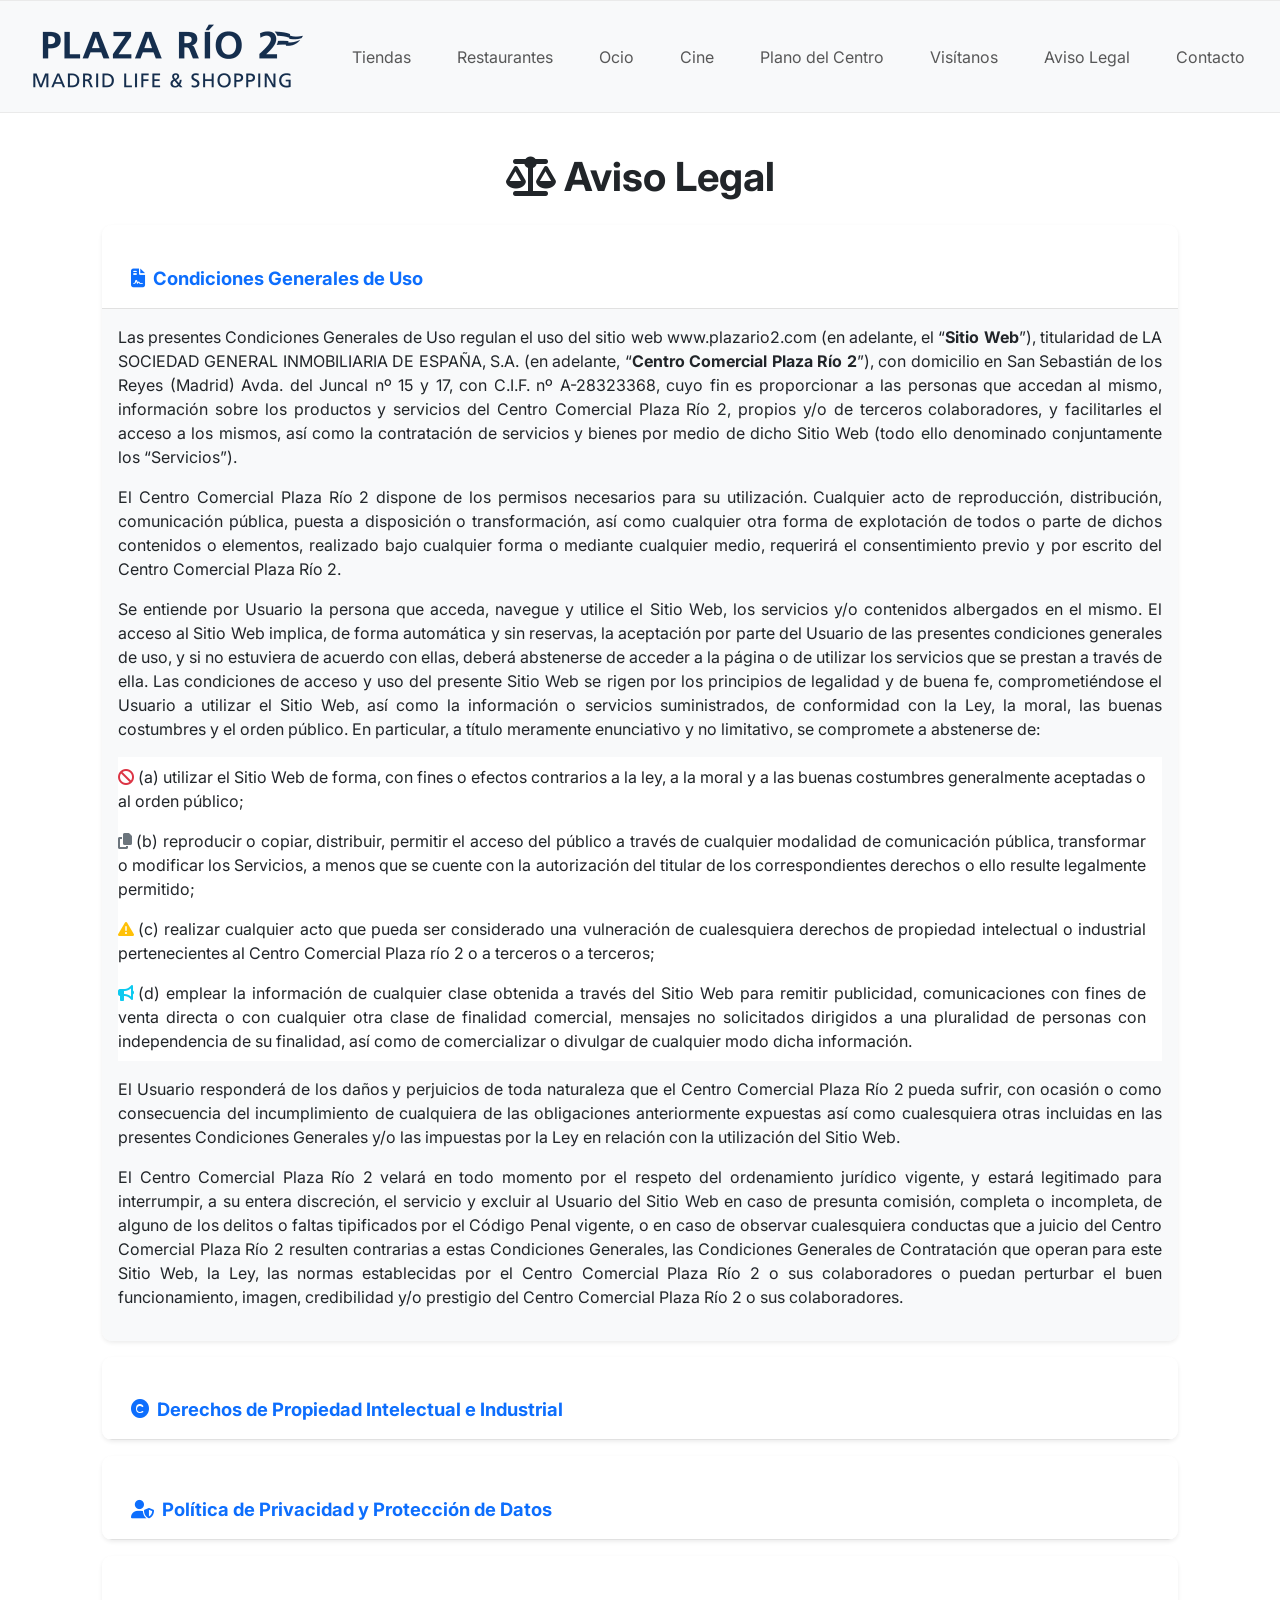
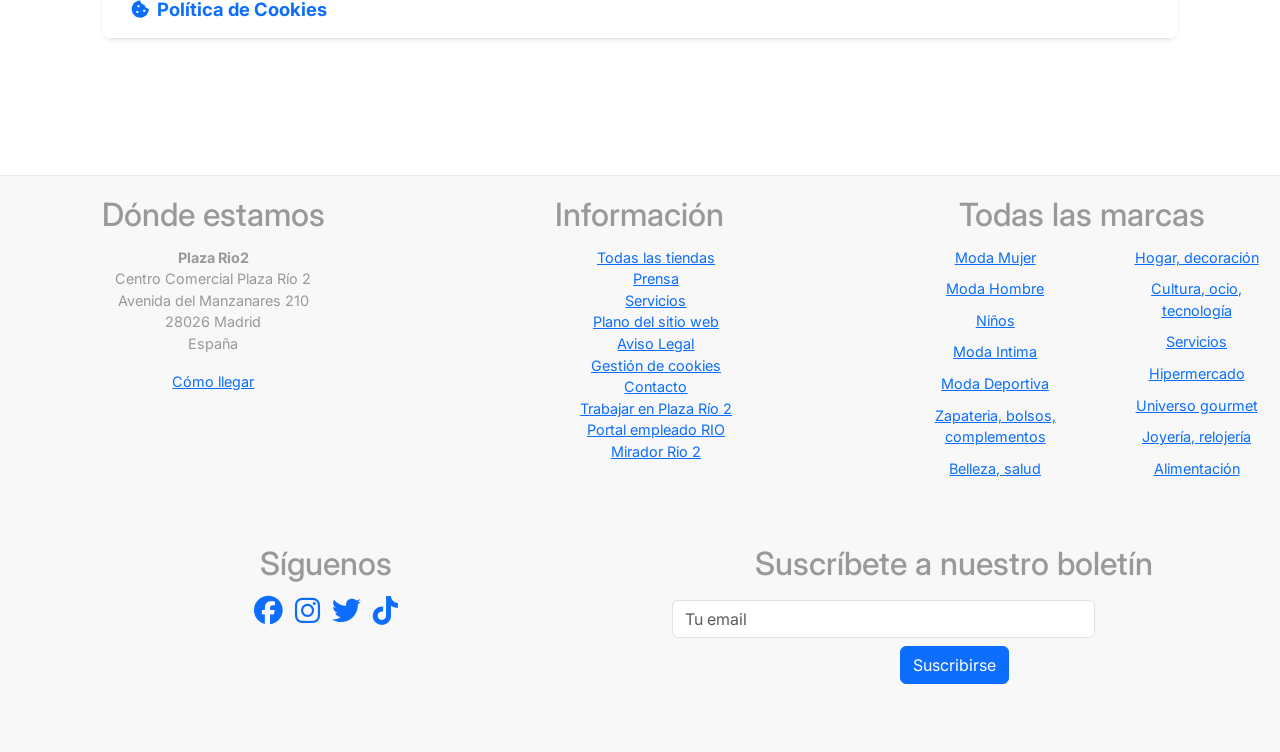
==== avisolegal.html @ cf74161f "Cambio de versión de bootstrap" ====
<!DOCTYPE html>
<html lang="es">
<head>
  <!-- Metadatos del documento -->
  <meta charset="UTF-8">
  <title>Aviso Legal</title>
  <link rel="stylesheet" href="styles.css">
  <link rel="icon" type="image/png" href="Imágenes/icono.png">
   <meta name="viewport" content="width=device-width, initial-scale=1">
  <!-- Bootstrap 5.3.3 CSS -->
  <link href="https://cdn.jsdelivr.net/npm/bootstrap@5.3.3/dist/css/bootstrap.min.css" rel="stylesheet" integrity="sha384-QWTKZyjpPEjISv5WaRU9OFeRpok6YctnYmDr5pNlyT2bRjXh0JMhjY6hW+ALEwIH" crossorigin="anonymous">
  <link rel="stylesheet" href="https://cdn.jsdelivr.net/npm/bootstrap-icons@1.13.1/font/bootstrap-icons.min.css">
  <!-- Font Awesome 6 CDN -->
  <link rel="stylesheet" href="https://cdnjs.cloudflare.com/ajax/libs/font-awesome/6.5.2/css/all.min.css" integrity="sha512-..." crossorigin="anonymous" referrerpolicy="no-referrer" />
  <!-- Bootstrap 5.3.5 CSS and JS -->
  <script src="https://cdn.jsdelivr.net/npm/bootstrap@5.3.5/dist/js/bootstrap.bundle.min.js"></script>
</head>
<body>
  <!-- Encabezado de la página -->
  <header>
    
   <!-- Navbar responsivo -->
  <nav class="navbar navbar-expand-lg navbar-light bg-light fixed-top">
    <div class="container-fluid justify-content-center">
      <!-- Logo -->
      <a class="navbar-brand" href="index.html">
        <img src="Imágenes/PlazaRio2-Logo.png" alt="Logo Plaza Río 2" class="logo">
      </a>
      <!-- Botón hamburguesa para móviles -->
      <button class="navbar-toggler" type="button" data-bs-toggle="collapse" data-bs-target="#navbarNav" aria-controls="navbarNav" aria-expanded="false" aria-label="Toggle navigation">
        <span class="navbar-toggler-icon"></span>
      </button>
      <!-- Contenido del navbar -->
      <div class="collapse navbar-collapse" id="navbarNav">
        <ul class="navbar-nav text-center">
          <li class="nav-item">
            <a class="nav-link" href="tiendas.html">Tiendas</a>
          </li>
          <li class="nav-item">
            <a class="nav-link" href="restaurantes.html">Restaurantes</a>
          </li>
          <li class="nav-item">
            <a class="nav-link" href="ocio.html">Ocio</a>
          </li>
          <li class="nav-item">
            <a class="nav-link" href="cine.html">Cine</a>
          </li>
          <li class="nav-item">
            <a class="nav-link" href="plano-centro.html">Plano del Centro</a>
          </li>
          <li class="nav-item">
            <a class="nav-link" href="visitanos.html">Visítanos</a>
          </li>
          <li class="nav-item">
            <a class="nav-link" href="avisolegal.html">Aviso Legal</a>
          </li>
          <li class="nav-item">
            <a class="nav-link" href="contacto.html">Contacto</a>
          </li>
        </ul>
      </div>
    </div>
  </nav>
  </header>
  
  <!-- Contenido principal de la página -->
  <main class="container my-5 py-4">
    <article>
      <section>
        <h1 class="mb-4 text-center fw-bold">
          <i class="fas fa-balance-scale me-2"></i>Aviso Legal
        </h1>

        <div class="accordion mb-4" id="avisoLegalAccordion">
          <div class="card border-0 shadow-sm mb-3">
            <div class="card-header bg-white text-primary" id="headingGeneral">
              <h2 class="mb-0">
                <button class="btn btn-link text-primary fw-bold text-start w-100" type="button" data-bs-toggle="collapse" data-bs-target="#collapseGeneral" aria-expanded="true" aria-controls="collapseGeneral">
                  <i class="fas fa-file-contract me-2"></i>Condiciones Generales de Uso
                </button>
              </h2>
            </div>
            <div id="collapseGeneral" class="collapse show" aria-labelledby="headingGeneral" data-bs-parent="#avisoLegalAccordion">
              <div class="card-body bg-light">
                <p>Las presentes Condiciones Generales de Uso regulan el uso del sitio web www.plazario2.com (en adelante, el “<strong>Sitio Web</strong>”), titularidad de LA SOCIEDAD GENERAL INMOBILIARIA DE ESPAÑA, S.A. (en adelante, “<strong>Centro Comercial Plaza Río 2</strong>”), con domicilio en San Sebastián de los Reyes (Madrid) Avda. del Juncal nº 15 y 17, con C.I.F. nº A-28323368, cuyo fin es proporcionar a las personas que accedan al mismo, información sobre los productos y servicios del Centro Comercial Plaza Río 2, propios y/o de terceros colaboradores, y facilitarles el acceso a los mismos, así como la contratación de servicios y bienes por medio de dicho Sitio Web (todo ello denominado conjuntamente los “Servicios”).</p>
                <p>El Centro Comercial Plaza Río 2 dispone de los permisos necesarios para su utilización. Cualquier acto de reproducción, distribución, comunicación pública, puesta a disposición o transformación, así como cualquier otra forma de explotación de todos o parte de dichos contenidos o elementos, realizado bajo cualquier forma o mediante cualquier medio, requerirá el consentimiento previo y por escrito del Centro Comercial Plaza Río 2.</p>
                <p>Se entiende por Usuario la persona que acceda, navegue y utilice el Sitio Web, los servicios y/o contenidos albergados en el mismo. El acceso al Sitio Web implica, de forma automática y sin reservas, la aceptación por parte del Usuario de las presentes condiciones generales de uso, y si no estuviera de acuerdo con ellas, deberá abstenerse de acceder a la página o de utilizar los servicios que se prestan a través de ella. Las condiciones de acceso y uso del presente Sitio Web se rigen por los principios de legalidad y de buena fe, comprometiéndose el Usuario a utilizar el Sitio Web, así como la información o servicios suministrados, de conformidad con la Ley, la moral, las buenas costumbres y el orden público. En particular, a título meramente enunciativo y no limitativo, se compromete a abstenerse de:</p>
                <ul class="list-group list-group-flush mb-3">
                  <li class="list-group-item border-0 ps-0"><i class="fas fa-ban me-1 text-danger"></i>(a) utilizar el Sitio Web de forma, con fines o efectos contrarios a la ley, a la moral y a las buenas costumbres generalmente aceptadas o al orden público;</li>
                  <li class="list-group-item border-0 ps-0"><i class="fas fa-copy me-1 text-secondary"></i>(b) reproducir o copiar, distribuir, permitir el acceso del público a través de cualquier modalidad de comunicación pública, transformar o modificar los Servicios, a menos que se cuente con la autorización del titular de los correspondientes derechos o ello resulte legalmente permitido;</li>
                  <li class="list-group-item border-0 ps-0"><i class="fas fa-exclamation-triangle me-1 text-warning"></i>(c) realizar cualquier acto que pueda ser considerado una vulneración de cualesquiera derechos de propiedad intelectual o industrial pertenecientes al Centro Comercial Plaza río 2 o a terceros o a terceros;</li>
                  <li class="list-group-item border-0 ps-0"><i class="fas fa-bullhorn me-1 text-info"></i>(d) emplear la información de cualquier clase obtenida a través del Sitio Web para remitir publicidad, comunicaciones con fines de venta directa o con cualquier otra clase de finalidad comercial, mensajes no solicitados dirigidos a una pluralidad de personas con independencia de su finalidad, así como de comercializar o divulgar de cualquier modo dicha información.</li>
                </ul>
                <p>El Usuario responderá de los daños y perjuicios de toda naturaleza que el Centro Comercial Plaza Río 2 pueda sufrir, con ocasión o como consecuencia del incumplimiento de cualquiera de las obligaciones anteriormente expuestas así como cualesquiera otras incluidas en las presentes Condiciones Generales y/o las impuestas por la Ley en relación con la utilización del Sitio Web.</p>
                <p>El Centro Comercial Plaza Río 2 velará en todo momento por el respeto del ordenamiento jurídico vigente, y estará legitimado para interrumpir, a su entera discreción, el servicio y excluir al Usuario del Sitio Web en caso de presunta comisión, completa o incompleta, de alguno de los delitos o faltas tipificados por el Código Penal vigente, o en caso de observar cualesquiera conductas que a juicio del Centro Comercial Plaza Río 2 resulten contrarias a estas Condiciones Generales, las Condiciones Generales de Contratación que operan para este Sitio Web, la Ley, las normas establecidas por el Centro Comercial Plaza Río 2 o sus colaboradores o puedan perturbar el buen funcionamiento, imagen, credibilidad y/o prestigio del Centro Comercial Plaza Río 2 o sus colaboradores.</p>
              </div>
            </div>
          </div>
          <div class="card border-0 shadow-sm mb-3">
            <div class="card-header bg-white text-primary" id="headingPropiedad">
              <h2 class="mb-0">
                <button class="btn btn-link text-primary fw-bold text-start w-100 collapsed" type="button" data-bs-toggle="collapse" data-bs-target="#collapsePropiedad" aria-expanded="false" aria-controls="collapsePropiedad">
                  <i class="fas fa-copyright me-2"></i>Derechos de Propiedad Intelectual e Industrial
                </button>
              </h2>
            </div>
            <div id="collapsePropiedad" class="collapse" aria-labelledby="headingPropiedad" data-bs-parent="#avisoLegalAccordion">
              <div class="card-body bg-light">
                <p>El Sitio Web, sus contenidos y derechos de Propiedad Intelectual, la programación y el diseño de la web se encuentran plenamente protegidos por los derechos de autor, quedando prohibida su reproducción, comunicación, divulgación y distribución, a menos que se cuente con la preceptiva autorización. Asimismo, todos los signos distintivos que aparecen en el sitio web son titularidad del Centro Comercial Plaza Río 2 o de terceros, y se encuentran debidamente registrados, quedando prohibida su reproducción o distribución bajo ningún medio, sin la debida, previa y expresa autorización de su titular. El Centro Comercial Plaza Río 2 podrá realizar modificaciones de las presente condiciones generales de uso así como del contenido, presentación y configuración del Sitio Web sin previo aviso, tanto en lo referente a la información de sus servicios, según vaya ampliando y mejorando su oferta, como en relación a cualquier otro elemento que forme parte del mismo. Por todo ello, El Centro Comercial Plaza Río 2 recomienda al Usuario leer los mismos atentamente cada vez que acceda al Sitio Web.</p>
                <p>El Centro Comercial Plaza Río 2 se reserva expresamente la posibilidad de ejercer las acciones legales oportunas contra los Usuarios que violen o infrinjan los derechos de propiedad intelectual e industrial.</p>
              </div>
            </div>
          </div>
          <div class="card border-0 shadow-sm mb-3">
            <div class="card-header bg-white text-primary" id="headingPrivacidad">
              <h2 class="mb-0">
                <button class="btn btn-link text-primary fw-bold text-start w-100 collapsed" type="button" data-bs-toggle="collapse" data-bs-target="#collapsePrivacidad" aria-expanded="false" aria-controls="collapsePrivacidad">
                  <i class="fas fa-user-shield me-2"></i>Política de Privacidad y Protección de Datos
                </button>
              </h2>
            </div>
            <div id="collapsePrivacidad" class="collapse" aria-labelledby="headingPrivacidad" data-bs-parent="#avisoLegalAccordion">
              <div class="card-body bg-light">
                <p>De conformidad con la legislación de Protección de Datos de Carácter Personal, y cualquier otra legislación relevante y actual aplicable, el Usuario queda informado de que los datos personales proporcionados, siempre que proceda, se incorporarán a un archivo automático, que se utilizará únicamente para los fines descritos en el formulario o contrato correspondiente.</p>
                <p>El titular de los datos tiene derecho a obtener confirmación sobre si en el Centro Comercial Plaza Río 2 estamos tratando sus datos personales, por tanto, tiene derecho a acceder a sus datos personales, rectificar los datos inexactos o solicitar su supresión cuando los datos ya no sean necesarios, así como a oponerse al tratamiento de sus datos para alguna finalidad aquí expuesta como por ejemplo para el envío de información comercial.</p>
                <p><i class="fas fa-envelope me-1"></i>Ud. cuenta con los derechos de acceso, rectificación, supresión, oposición, limitación al tratamiento y portabilidad que podrá ejercitar por correo electrónico a la dirección: <a href="mailto:rgpd@scce.es">rgpd@scce.es</a> o por correo físico a: San Sebastián de los Reyes (Madrid) Avda. del Juncal nº 15 y 17, (telef. 91 567 24 00).</p>
                <p>En cualquier caso, el titular de datos puede acudir a la autoridad de control que le corresponda para presentar las reclamaciones que considere adecuadas.</p>
              </div>
            </div>
          </div>
          <div class="card border-0 shadow-sm mb-3">
            <div class="card-header bg-white text-primary" id="headingCookies">
              <h2 class="mb-0">
                <button class="btn btn-link text-primary fw-bold text-start w-100 collapsed" type="button" data-bs-toggle="collapse" data-bs-target="#collapseCookies" aria-expanded="false" aria-controls="collapseCookies">
                  <i class="fas fa-cookie-bite me-2"></i>Política de Cookies
                </button>
              </h2>
            </div>
            <div id="collapseCookies" class="collapse" aria-labelledby="headingCookies" data-bs-parent="#avisoLegalAccordion">
              <div class="card-body bg-light">
                <p>Para que el presente Sitio Web funcione de manera adecuada, PLAZA RÍO 2 algunas veces coloca pequeños ficheros de datos denominados cookies en su dispositivo. Al utilizar nuestro Sitio Web y aceptar la presente política, usted consiente en nuestro uso de cookies de conformidad con las condiciones de la presente política.</p>
                <ul class="list-group list-group-flush mb-3">
                  <li class="list-group-item border-0 ps-0"><i class="fas fa-question-circle me-1 text-primary"></i><strong>¿Qué son las cookies?</strong> Una cookie es un pequeño archivo de texto que un sitio web guarda en su ordenador o dispositivo móvil cuando usted visita el sitio. Permite al sitio web recordar sus acciones y preferencias durante un período de tiempo.</li>
                  <li class="list-group-item border-0 ps-0"><i class="fas fa-sliders-h me-1 text-secondary"></i><strong>Cómo controlar y eliminar Cookies:</strong> Usted puede configurar su navegador de forma que pueda notificar y rechazar cualquier instalación de Cookies por parte de nuestro Sitio Web. Para hacerlo, le rogamos siga las instrucciones de su navegador.</li>
                  <li class="list-group-item border-0 ps-0"><i class="fas fa-list-ul me-1 text-success"></i><strong>Tipos, fines y funcionamiento de Cookies:</strong> Las Cookies pueden ser cookies "persistentes" o cookies "de sesión". Nosotros utilizamos cookies de sesión y cookies persistentes en nuestro sitio web.</li>
                </ul>
                <p><i class="fab fa-google me-1 text-danger"></i>Google ha facilitado un complemento de inhabilitación de las cookies de Google Analytics para los navegadores más habituales: <a href="https://tools.google.com/dlpage/gaoptout?hl=es" target="_blank">Más información</a></p>
              </div>
            </div>
          </div>
        </div>
      </section>
    </article>
  </main>
 
  <script>
    // Si usas Bootstrap 5, cambia data-toggle/data-target por data-bs-toggle/data-bs-target
    // y asegúrate de que solo cargas una versión de Bootstrap JS
  </script>
  <footer>
  <div class="container-fluid">
    <div class="row d-flex align-items-start">
      <!-- Sección de dirección -->
      <div class="address-section col-md-4">
        <address>
        <h2>Dónde estamos</h2>
          <strong>Plaza Rio2</strong>
          <p>Centro Comercial Plaza Río 2<br>
            Avenida del Manzanares 210<br>
            28026 Madrid<br>
            España</p>
          <a href="/acceso">Cómo llegar</a>
        </address>
      </div>

      <!-- Sección de información -->
      <div class="info-section col-md-4">
        <h2>Información</h2>
        <ul>
          <li><a href="/todas-las-tiendas">Todas las tiendas</a></li>
          <li><a href="/prensa">Prensa</a></li>
          <li><a href="/servicios">Servicios</a></li>
          <li><a href="/plano-del-sitio-web">Plano del sitio web</a></li>
          <li><a href="/aviso-legal">Aviso Legal</a></li>
          <li><a href="/#consent">Gestión de cookies</a></li>
          <li><a href="/contacto">Contacto</a></li>
          <li><a href="/trabajar-en-plaza-rio">Trabajar en Plaza Río 2</a></li>
          <li><a href="/promociones-tiendas">Portal empleado RIO</a></li>
          <li><a href="/mirador-rio2">Mirador Rio 2</a></li>
        </ul>
      </div>

      <!-- Sección de marcas -->
      <div class="brands-section col-md-4">
        <h2>Todas las marcas</h2>
        <div class="d-flex justify-content-center">
          <ul class="mr-4">
            <li><a href="/tiendas/1091-moda-mujer">Moda Mujer</a></li>
            <li><a href="/tiendas/1092-moda-hombre">Moda Hombre</a></li>
            <li><a href="/tiendas/1093-ninos">Niños</a></li>
            <li><a href="/tiendas/1089-moda-intima">Moda Intima</a></li>
            <li><a href="/tiendas/1090-moda-deportiva">Moda Deportiva</a></li>
            <li><a href="/tiendas/1060-zapateria-bolsos-complem">Zapateria, bolsos, complementos</a></li>
            <li><a href="/tiendas/1062-belleza-salud">Belleza, salud</a></li>
          </ul>
          <ul>
            <li><a href="/tiendas/1064-hogar-decoracion">Hogar, decoración</a></li>
            <li><a href="/tiendas/1066-cultura-ocio-tecnologia">Cultura, ocio, tecnología</a></li>
            <li><a href="/tiendas/1068-servicios">Servicios</a></li>
            <li><a href="/tiendas/1070-hipermercado-alcampo">Hipermercado</a></li>
            <li><a href="/tiendas/1072-universo-gourmet">Universo gourmet</a></li>
            <li><a href="/tiendas/1094-joyeria-relojeria">Joyería, relojería</a></li>
            <li><a href="/tiendas/1096-alimentacion">Alimentación</a></li>
          </ul>
      </div>
    </div>
  </div>

    <!-- Sección de redes sociales y boletín -->
       <div class="container-fluid">
      <div class="row">
      <!-- Redes sociales -->
      <div class="col-md-6">
        <section>
       <h2>Síguenos</h2>
       <ul class="list-inline mb-2">
         <li class="list-inline-item mx-1">
        <a href="https://www.facebook.com/PlazaRio2/" target="_blank" aria-label="Facebook">
        <i class="fab fa-facebook fa-2x"></i>
        </a>
         </li>
         <li class="list-inline-item mx-1">
        <a href="https://www.instagram.com/plazario_2/" target="_blank" aria-label="Instagram">
        <i class="fab fa-instagram fa-2x"></i>
        </a>
         </li>
         <li class="list-inline-item mx-1">
        <a href="https://twitter.com/plazario_2" target="_blank" aria-label="Twitter">
        <i class="fab fa-twitter fa-2x"></i>
        </a>
         </li>
         <li class="list-inline-item mx-1">
        <a href="https://www.tiktok.com/@plazario2" target="_blank" aria-label="TikTok">
        <i class="fab fa-tiktok fa-2x"></i>
        </a>
         </li>
       </ul>
        </section>
      </div>

            <!-- Boletín de noticias -->
            <div class="col-md-6">
              <section>
              <h2 class="mb-3">Suscríbete a nuestro boletín</h2>
              <form action="/submit" method="post" class="form-inline justify-content-center">
                <div class="form-group mb-2 mr-2 w-75">
                <label for="newsletter-email" class="sr-only">Tu email</label>
                <input type="email" name="email" id="newsletter-email" class="form-control w-100" placeholder="Tu email" required>
                </div>
                <button type="submit" class="btn btn-primary mb-2">Suscribirse</button>
              </form>
              </section>
            </div>
</footer>
</body>
</html>
---- styles.css ----
/* =========================
    Fuentes importadas de Google Fonts
    ========================= */
@import url('https://fonts.googleapis.com/css2?family=Inter:ital,opsz,wght@0,14..32,100..900;1,14..32,100..900&family=Source+Code+Pro:ital,wght@0,200..900;1,200..900&family=Source+Sans+3:ital,wght@0,200..900;1,200..900&display=swap');



/* =========================
    Ajustes básicos y estilos generales
    ========================= */
html, body {
    overflow-x: hidden;
    text-align: justify;
    font-family: 'Inter', 'Source Sans 3', Arial, sans-serif;
    scroll-behavior: smooth;
}

#collapseCookies {
  scroll-margin-top: 80px; /* Ajusta este valor según la altura de tu barra de navegación */
}

body {
    margin: 0;
    padding: 0;
    font-family: 'Inter', 'Source Sans 3', Arial, sans-serif;
    background-color: #ffffff;
    color: #333333;
}

/* =========================
    Estilos para listas sin viñetas
    ========================= */
ul {
    list-style-type: none;
    padding-left: 0;
    font-family: 'Inter', 'Source Sans 3', Arial, sans-serif;
}

/* =========================
    Estilos para mostrar código fuente
    ========================= */
code, pre {
    font-family: 'Source Code Pro', monospace;
}

/* =========================
    Estilos para el encabezado principal
    ========================= */
header {
    background-color: #ffffff;
    border-bottom: 1px solid #eaeaea;
    padding: 20px 0;
    text-align: center;
    font-family: 'Inter', 'Source Sans 3', Arial, sans-serif;
}

header h1 {
    margin: 0;
    font-size: 2rem;
    color: #000000;
    font-family: 'Inter', 'Source Sans 3', Arial, sans-serif;
}

/* =========================
    Barra de navegación principal
    ========================= */
nav {
    position: fixed;
    z-index: 1000;
    display: flex;
    text-align: center;
    align-items: center;
    justify-content: center;
    background-color: #f8f8f8;
    border-top: 1px solid #eaeaea;
    border-bottom: 1px solid #eaeaea;
    font-family: 'Inter', 'Source Sans 3', Arial, sans-serif;
}

.navbar-nav {
    justify-content: center;
    width: 100%;
}

.navbar-nav .nav-link {
    padding: 0.5rem 1rem;
}

nav ul {
    list-style: none;
    display: flex;
    justify-content: center;
    text-align: center;
    align-items: center;
}

nav ul li {
    margin: 0 15px;
}

nav ul li a {
    text-decoration: none;
    color: #333333;
    font-weight: 600;
    transition: color 0.3s ease;
    font-family: 'Inter', 'Source Sans 3', Arial, sans-serif;
}

nav ul li a:hover {
    color: #007bff;
}

/* =========================
    Navegación rápida (enlaces destacados)
    ========================= */
.quick-navigation {
    display: flex;
    justify-content: center;
    margin-top: 10px;
}

.quick-navigation a {
    text-decoration: none;
    color: #007bff;
    font-weight: 600;
    margin: 0 10px;
    transition: color 0.3s ease;
    font-family: 'Inter', 'Source Sans 3', Arial, sans-serif;
}

/* =========================
    Secciones principales del contenido
    ========================= */
section {
    padding: 40px 20px;
    max-width: 1200px;
    margin: 0 auto;
    font-family: 'Inter', 'Source Sans 3', Arial, sans-serif;
}

h2 {
    font-size: 1.5rem;
    margin-bottom: 20px;
    color: #000000;
    font-family: 'Inter', 'Source Sans 3', Arial, sans-serif;
}

/* =========================
    Tarjetas para mostrar información
    ========================= */
.card {
    background-color: #ffffff;
    border: 1px solid #eaeaea;
    border-radius: 5px;
    box-shadow: 0 2px 5px rgba(0,0,0,0.05);
    overflow: hidden;
    transition: transform 0.3s ease;
    font-family: 'Inter', 'Source Sans 3', Arial, sans-serif;
}

.card:hover {
    transform: translateY(-5px);
}

.card img {
    width: 100%;
    height: auto;
    display: block;
}

.card-content {
    padding: 20px;
}

.card-content h3 {
    margin-top: 0;
    font-size: 1.2rem;
    color: #000000;
    font-family: 'Inter', 'Source Sans 3', Arial, sans-serif;
}

.card-content p {
    font-size: 1rem;
    color: #666666;
    font-family: 'Inter', 'Source Sans 3', Arial, sans-serif;
}

/* =========================
    Pie de página del sitio
    ========================= */
footer {
    background-color: #f8f8f8;
    border-top: 1px solid #eaeaea;
    text-align: center;
    padding: 20px 0;
    font-size: 0.9rem;
    color: #999999;
    font-family: 'Inter', 'Source Sans 3', Arial, sans-serif;
}

footer h2 {
    margin-bottom: 12px;
    font-family: 'Inter', 'Source Sans 3', Arial, sans-serif;
}

/* =========================
    Sección donde aparecen las marcas
    ========================= */
.brands-section h2 {
    margin-left: 30px;
    font-family: 'Inter', 'Source Sans 3', Arial, sans-serif;
}

.brands-section ul li {
    margin-bottom: 10px;
}

/* =========================
    Espaciado para el contenido principal y avisos legales
    ========================= */
main {
    margin-top: 100px;
    font-family: 'Inter', 'Source Sans 3', Arial, sans-serif;
}

.avisolegal {
    background: #fff;
    border-radius: 16px;
    box-shadow: 0 4px 24px rgba(0,0,0,0.08);
    font-family: 'Inter', 'Source Sans 3', Arial, sans-serif;
}

/* =========================
    Estilos específicos para main y avisos legales
    ========================= */
main .card-header {
    background: #f8f9fa;
    border-bottom: 1px solid #e1e1e1;
}

main .card {
    border-radius: 10px;
    margin-bottom: 10px;
    border: 1px solid #e1e1e1;
}

main .btn-link {
    color: #2980b9;
    text-decoration: none;
    font-size: 1.15rem;
    transition: color 0.2s;
}

main .btn-link:hover, main .btn-link:focus {
    color: #1a5276;
    text-decoration: underline;
}

main ul, main ol {
    padding-left: 1.5rem;
}

main h2, main h3 {
    color: #2980b9;
    margin-top: 1.5rem;
    margin-bottom: 1rem;
}

main .legal-content::-webkit-scrollbar {
    width: 8px;
    background: #f1f1f1;
}

main .legal-content::-webkit-scrollbar-thumb {
    background: #d1d1d1;
    border-radius: 4px;
}

/* =========================
    Adaptación para pantallas pequeñas (responsive)
    ========================= */
@media (max-width: 768px) {
    nav ul {
        flex-direction: column;
    }

    nav ul li {
        margin: 10px 0;
    }

    section {
        padding: 20px 10px;
    }
}
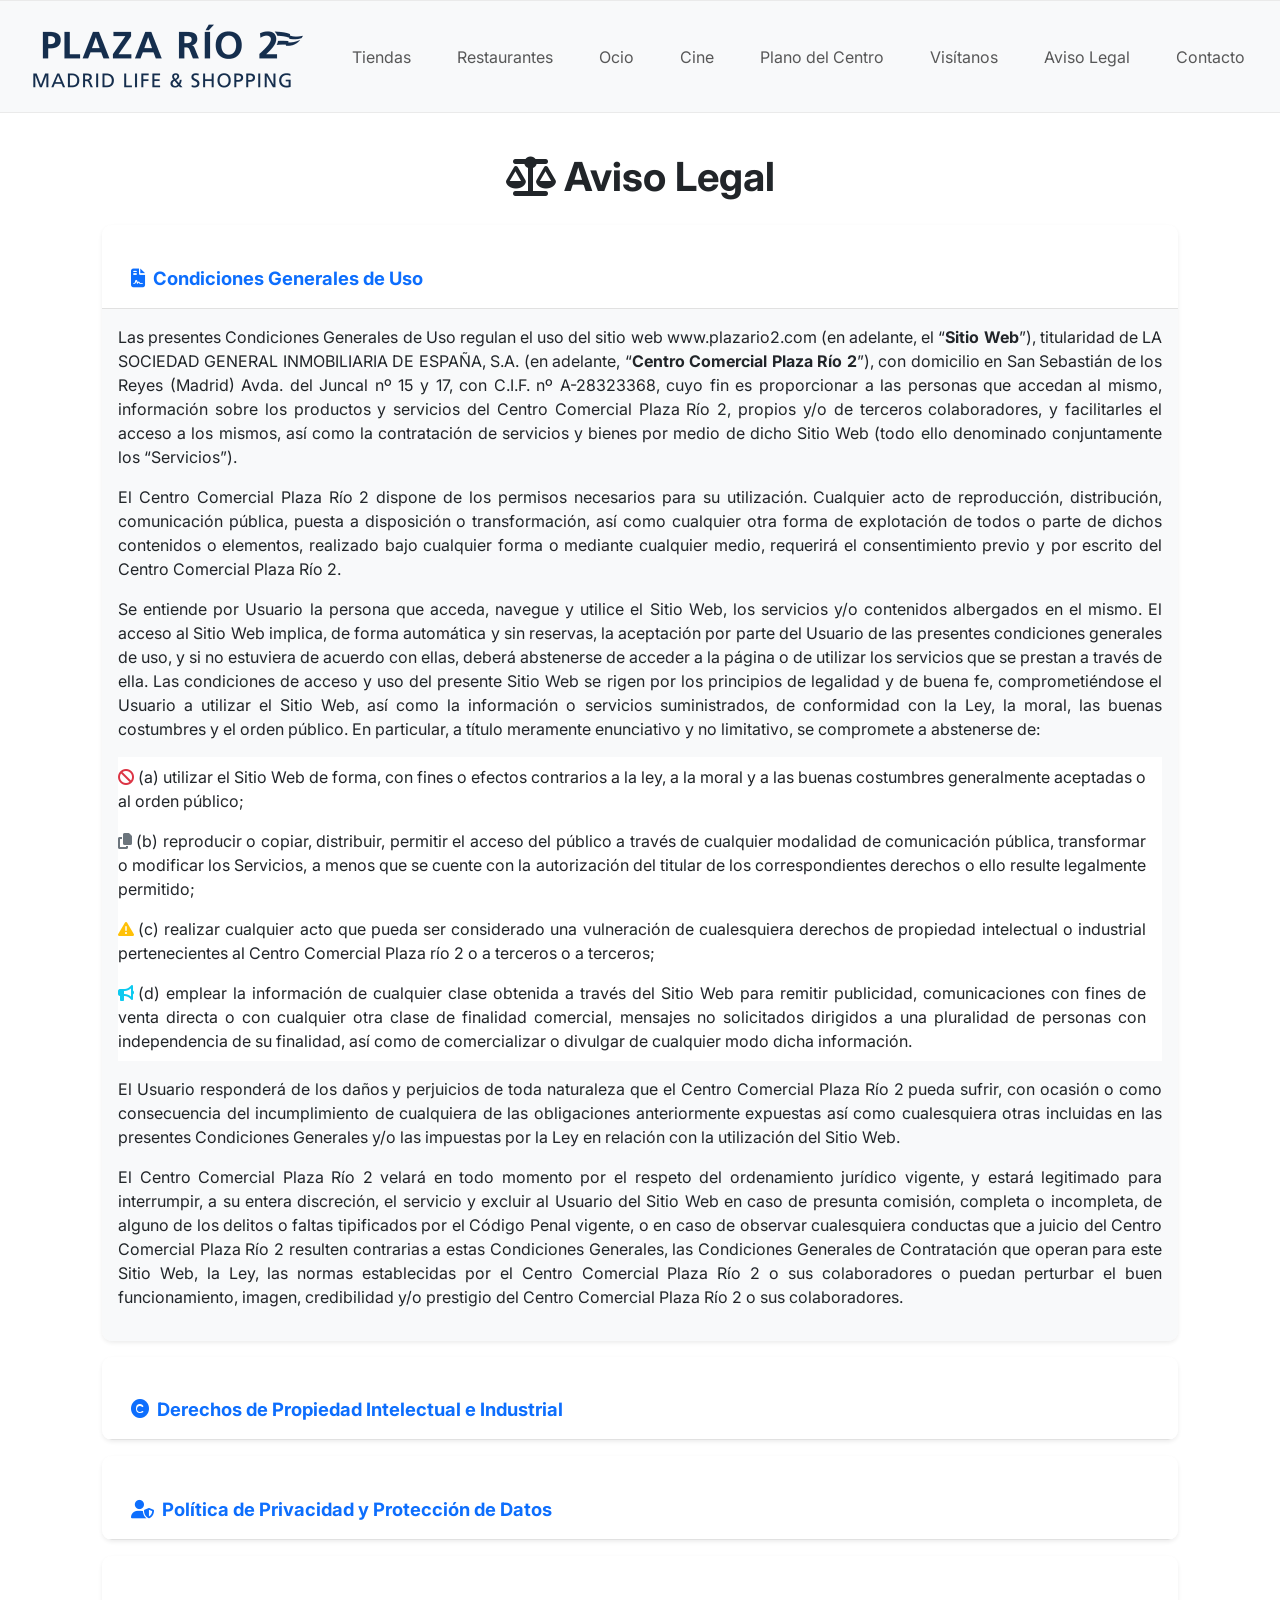
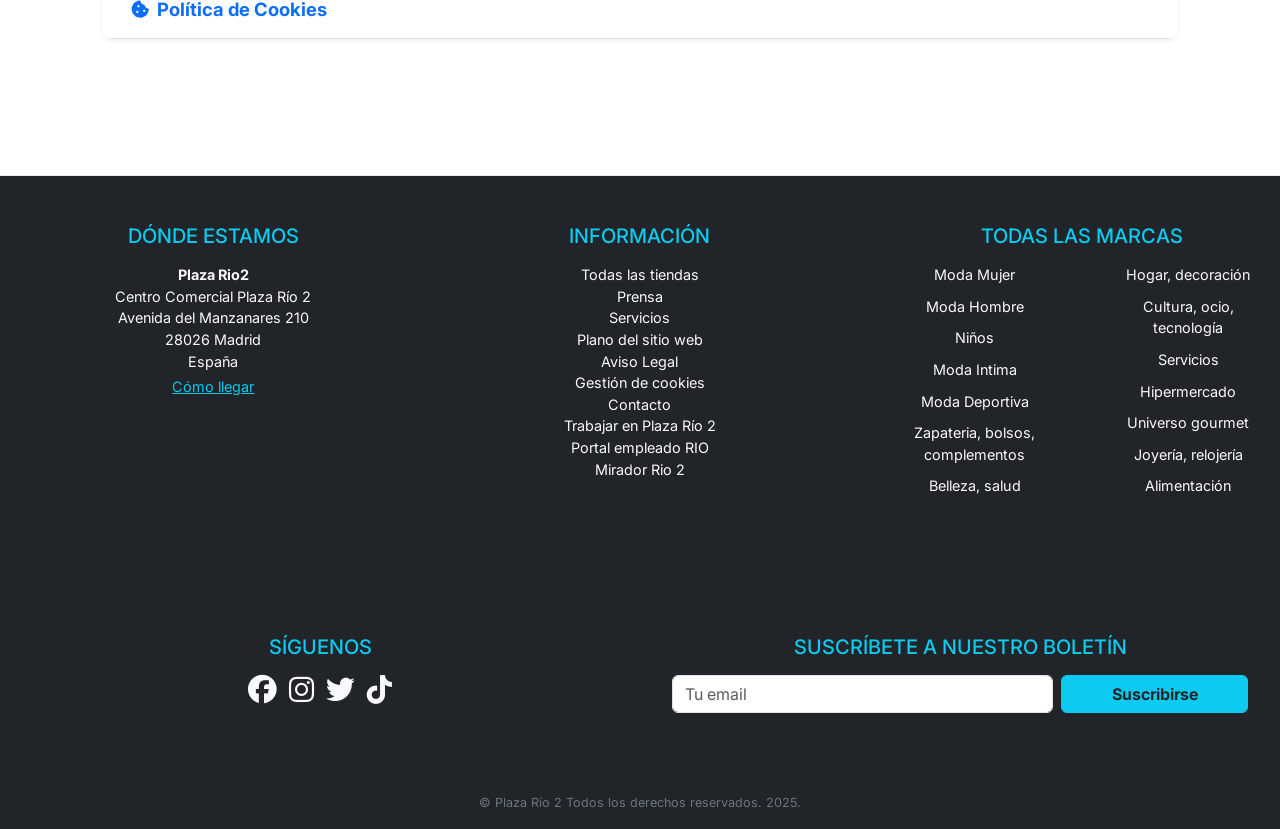
==== commit 5c1bbe38: "Nueva versión de Footer, entre otros cambios" ====
--- a/avisolegal.html
+++ b/avisolegal.html
@@ -153,114 +153,119 @@
     </article>
   </main>
  
-  <script>
-    // Si usas Bootstrap 5, cambia data-toggle/data-target por data-bs-toggle/data-bs-target
-    // y asegúrate de que solo cargas una versión de Bootstrap JS
-  </script>
-  <footer>
-  <div class="container-fluid">
-    <div class="row d-flex align-items-start">
-      <!-- Sección de dirección -->
-      <div class="address-section col-md-4">
-        <address>
-        <h2>Dónde estamos</h2>
-          <strong>Plaza Rio2</strong>
-          <p>Centro Comercial Plaza Río 2<br>
-            Avenida del Manzanares 210<br>
-            28026 Madrid<br>
-            España</p>
-          <a href="/acceso">Cómo llegar</a>
-        </address>
-      </div>
-
-      <!-- Sección de información -->
-      <div class="info-section col-md-4">
-        <h2>Información</h2>
-        <ul>
-          <li><a href="/todas-las-tiendas">Todas las tiendas</a></li>
-          <li><a href="/prensa">Prensa</a></li>
-          <li><a href="/servicios">Servicios</a></li>
-          <li><a href="/plano-del-sitio-web">Plano del sitio web</a></li>
-          <li><a href="/aviso-legal">Aviso Legal</a></li>
-          <li><a href="/#consent">Gestión de cookies</a></li>
-          <li><a href="/contacto">Contacto</a></li>
-          <li><a href="/trabajar-en-plaza-rio">Trabajar en Plaza Río 2</a></li>
-          <li><a href="/promociones-tiendas">Portal empleado RIO</a></li>
-          <li><a href="/mirador-rio2">Mirador Rio 2</a></li>
-        </ul>
-      </div>
-
-      <!-- Sección de marcas -->
-      <div class="brands-section col-md-4">
-        <h2>Todas las marcas</h2>
-        <div class="d-flex justify-content-center">
-          <ul class="mr-4">
-            <li><a href="/tiendas/1091-moda-mujer">Moda Mujer</a></li>
-            <li><a href="/tiendas/1092-moda-hombre">Moda Hombre</a></li>
-            <li><a href="/tiendas/1093-ninos">Niños</a></li>
-            <li><a href="/tiendas/1089-moda-intima">Moda Intima</a></li>
-            <li><a href="/tiendas/1090-moda-deportiva">Moda Deportiva</a></li>
-            <li><a href="/tiendas/1060-zapateria-bolsos-complem">Zapateria, bolsos, complementos</a></li>
-            <li><a href="/tiendas/1062-belleza-salud">Belleza, salud</a></li>
+<!-- Pie de página con toda la información útil y enlaces -->
+  <footer class="bg-dark text-light pt-5 pb-3 mt-5">
+    <div class="container-fluid">
+      <div class="row d-flex align-items-start">
+        <!-- Aquí tienes nuestra dirección por si quieres visitarnos -->
+        <div class="address-section col-md-4 mb-4">
+          <address>
+            <h2 class="h5 text-uppercase text-info mb-3">Dónde estamos</h2>
+            <strong>Plaza Rio2</strong>
+            <p class="mb-1">Centro Comercial Plaza Río 2<br>
+              Avenida del Manzanares 210<br>
+              28026 Madrid<br>
+              España</p>
+            <a href="visitanos.html" class="text-decoration-underline text-info">Cómo llegar</a>
+          </address>
+        </div>
+        <!-- Enlaces útiles para que encuentres todo lo que buscas -->
+        <div class="info-section col-md-4 mb-4">
+          <h2 class="h5 text-uppercase text-info mb-3">Información</h2>
+          <ul class="list-unstyled">
+            <li><a href="tiendas.html" class="text-light text-decoration-none">Todas las tiendas</a></li>
+            <li><a href="/prensa" class="text-light text-decoration-none">Prensa</a></li>
+            <li><a href="ocio.html" class="text-light text-decoration-none">Servicios</a></li>
+            <li><a href="/plano-del-sitio-web" class="text-light text-decoration-none">Plano del sitio web</a></li>
+            <li><a href="avisolegal.html" class="text-light text-decoration-none">Aviso Legal</a></li>
+            <li><a href="avisolegal.html#collapseCookies" class="text-light text-decoration-none">Gestión de cookies</a></li>
+            <li><a href="contacto.html" class="text-light text-decoration-none">Contacto</a></li>
+            <li><a href="/trabajar-en-plaza-rio" class="text-light text-decoration-none">Trabajar en Plaza Río 2</a></li>
+            <li><a href="" class="text-light text-decoration-none">Portal empleado RIO</a></li>
+            <li><a href="ocio.html#miradorrio2" class="text-light text-decoration-none">Mirador Rio 2</a></li>
           </ul>
-          <ul>
-            <li><a href="/tiendas/1064-hogar-decoracion">Hogar, decoración</a></li>
-            <li><a href="/tiendas/1066-cultura-ocio-tecnologia">Cultura, ocio, tecnología</a></li>
-            <li><a href="/tiendas/1068-servicios">Servicios</a></li>
-            <li><a href="/tiendas/1070-hipermercado-alcampo">Hipermercado</a></li>
-            <li><a href="/tiendas/1072-universo-gourmet">Universo gourmet</a></li>
-            <li><a href="/tiendas/1094-joyeria-relojeria">Joyería, relojería</a></li>
-            <li><a href="/tiendas/1096-alimentacion">Alimentación</a></li>
-          </ul>
+        </div>
+        <!-- Listado de marcas y categorías para que encuentres tu tienda favorita -->
+        <div class="brands-section col-md-4 mb-4">
+          <h2 class="h5 text-uppercase text-info mb-3">Todas las marcas</h2>
+          <div class="d-flex justify-content-center">
+            <ul class="list-unstyled me-4">
+              <li><a href="tiendas.html" class="text-light text-decoration-none">Moda Mujer</a></li>
+              <li><a href="tiendas.html" class="text-light text-decoration-none">Moda Hombre</a></li>
+              <li><a href="tiendas.html" class="text-light text-decoration-none">Niños</a></li>
+              <li><a href="tiendas.html" class="text-light text-decoration-none">Moda Intima</a></li>
+              <li><a href="tiendas.html" class="text-light text-decoration-none">Moda Deportiva</a></li>
+              <li><a href="tiendas.html" class="text-light text-decoration-none">Zapateria, bolsos, complementos</a></li>
+              <li><a href="tiendas.html" class="text-light text-decoration-none">Belleza, salud</a></li>
+            </ul>
+            <ul class="list-unstyled">
+              <li><a href="tiendas.html" class="text-light text-decoration-none">Hogar, decoración</a></li>
+              <li><a href="tiendas.html" class="text-light text-decoration-none">Cultura, ocio, tecnología</a></li>
+              <li><a href="tiendas.html" class="text-light text-decoration-none">Servicios</a></li>
+              <li><a href="tiendas.html" class="text-light text-decoration-none">Hipermercado</a></li>
+              <li><a href="tiendas.html" class="text-light text-decoration-none">Universo gourmet</a></li>
+              <li><a href="tiendas.html" class="text-light text-decoration-none">Joyería, relojería</a></li>
+              <li><a href="tiendas.html" class="text-light text-decoration-none">Alimentación</a></li>
+            </ul>
+            </ul>
+          </div>
+        </div>
       </div>
     </div>
-  </div>
-
-    <!-- Sección de redes sociales y boletín -->
-       <div class="container-fluid">
+    
+    <!-- Aquí puedes seguirnos en redes sociales o suscribirte a nuestro boletín -->
+    <div class="container-fluid   pt-4 mt-4">
       <div class="row">
-      <!-- Redes sociales -->
-      <div class="col-md-6">
-        <section>
-       <h2>Síguenos</h2>
-       <ul class="list-inline mb-2">
-         <li class="list-inline-item mx-1">
-        <a href="https://www.facebook.com/PlazaRio2/" target="_blank" aria-label="Facebook">
-        <i class="fab fa-facebook fa-2x"></i>
-        </a>
-         </li>
-         <li class="list-inline-item mx-1">
-        <a href="https://www.instagram.com/plazario_2/" target="_blank" aria-label="Instagram">
-        <i class="fab fa-instagram fa-2x"></i>
-        </a>
-         </li>
-         <li class="list-inline-item mx-1">
-        <a href="https://twitter.com/plazario_2" target="_blank" aria-label="Twitter">
-        <i class="fab fa-twitter fa-2x"></i>
-        </a>
-         </li>
-         <li class="list-inline-item mx-1">
-        <a href="https://www.tiktok.com/@plazario2" target="_blank" aria-label="TikTok">
-        <i class="fab fa-tiktok fa-2x"></i>
-        </a>
-         </li>
-       </ul>
-        </section>
-      </div>
-
-            <!-- Boletín de noticias -->
-            <div class="col-md-6">
-              <section>
-              <h2 class="mb-3">Suscríbete a nuestro boletín</h2>
-              <form action="/submit" method="post" class="form-inline justify-content-center">
-                <div class="form-group mb-2 mr-2 w-75">
-                <label for="newsletter-email" class="sr-only">Tu email</label>
-                <input type="email" name="email" id="newsletter-email" class="form-control w-100" placeholder="Tu email" required>
-                </div>
-                <button type="submit" class="btn btn-primary mb-2">Suscribirse</button>
-              </form>
-              </section>
-            </div>
-</footer>
+        <!-- Síguenos en tus redes favoritas para no perderte nada -->
+        <div class="col-md-6 mb-3">
+          <section>
+            <h2 class="h5 text-uppercase text-info mb-3">Síguenos</h2>
+            <ul class="list-inline mb-2">
+              <li class="list-inline-item mx-1">
+                <a href="https://www.facebook.com/PlazaRio2/" target="_blank" aria-label="Facebook" class="text-light">
+                  <i class="fab fa-facebook fa-2x"></i>
+                </a>
+              </li>
+              <li class="list-inline-item mx-1">
+                <a href="https://www.instagram.com/plazario_2/" target="_blank" aria-label="Instagram" class="text-light">
+                  <i class="fab fa-instagram fa-2x"></i>
+                </a>
+              </li>
+              <li class="list-inline-item mx-1">
+                <a href="https://twitter.com/plazario_2" target="_blank" aria-label="Twitter" class="text-light">
+                  <i class="fab fa-twitter fa-2x"></i>
+                </a>
+              </li>
+              <li class="list-inline-item mx-1">
+                <a href="https://www.tiktok.com/@plazario2" target="_blank" aria-label="TikTok" class="text-light">
+                  <i class="fab fa-tiktok fa-2x"></i>
+                </a>
+              </li>
+            </ul>
+          </section>
+        </div>
+        <!-- Suscríbete a nuestro boletín y recibe todas las novedades -->
+        <div class="col-md-6">
+          <section>
+            <h2 class="h5 text-uppercase text-info mb-3">Suscríbete a nuestro boletín</h2>
+            <form action="/submit" method="post" class="row g-2 align-items-center">
+              <div class="col-8">
+                <label for="newsletter-email" class="visually-hidden">Tu email</label>
+                <input type="email" name="email" id="newsletter-email" class="form-control" placeholder="Tu email" required>
+              </div>
+              <div class="col-4">
+                <button type="submit" class="btn btn-info w-100 text-dark fw-bold">Suscribirse</button>
+              </div>
+            </form>
+          </section>
+        </div>
+      </div>
+      <div class="row mt-4">
+        <div class="col text-center text-secondary small">
+            &copy; Plaza Río 2 Todos los derechos reservados. 2025.
+        </div>
+      </div>
+    </div>
+  </footer>
 </body>
 </html>
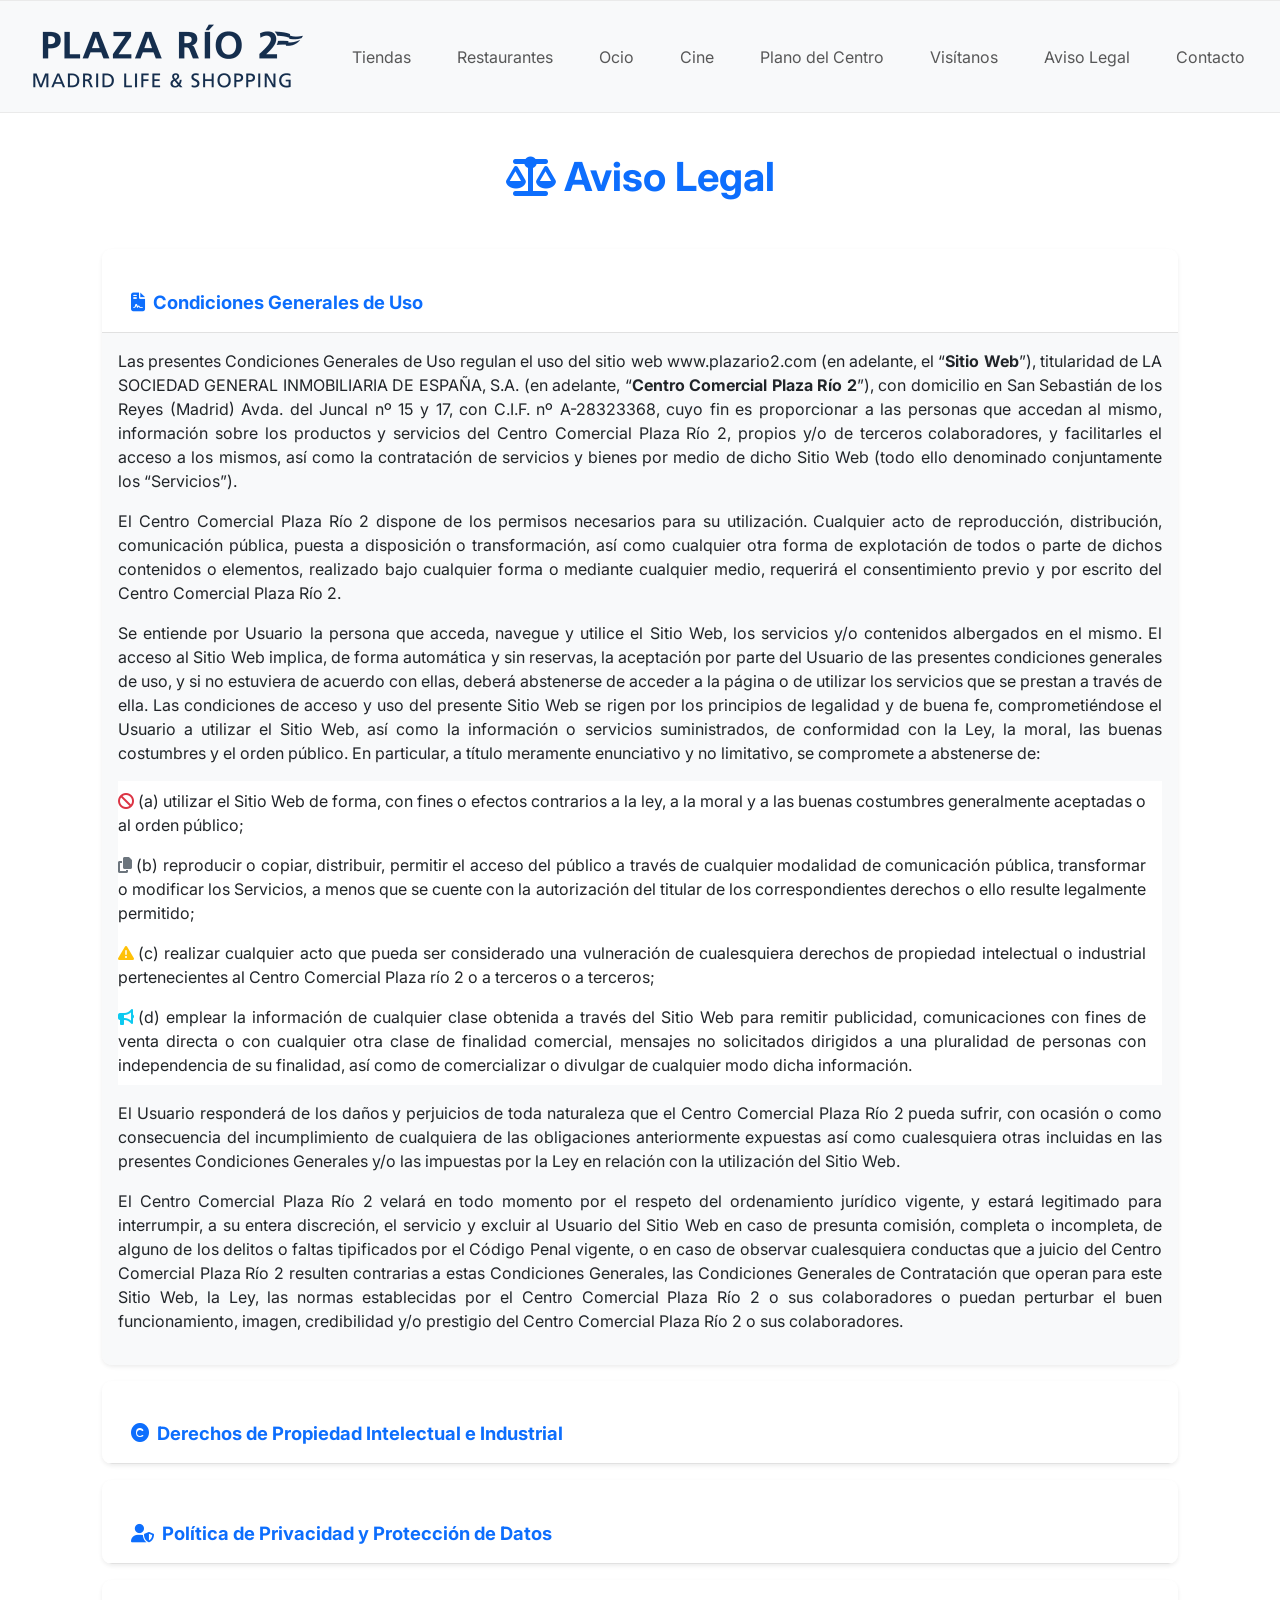
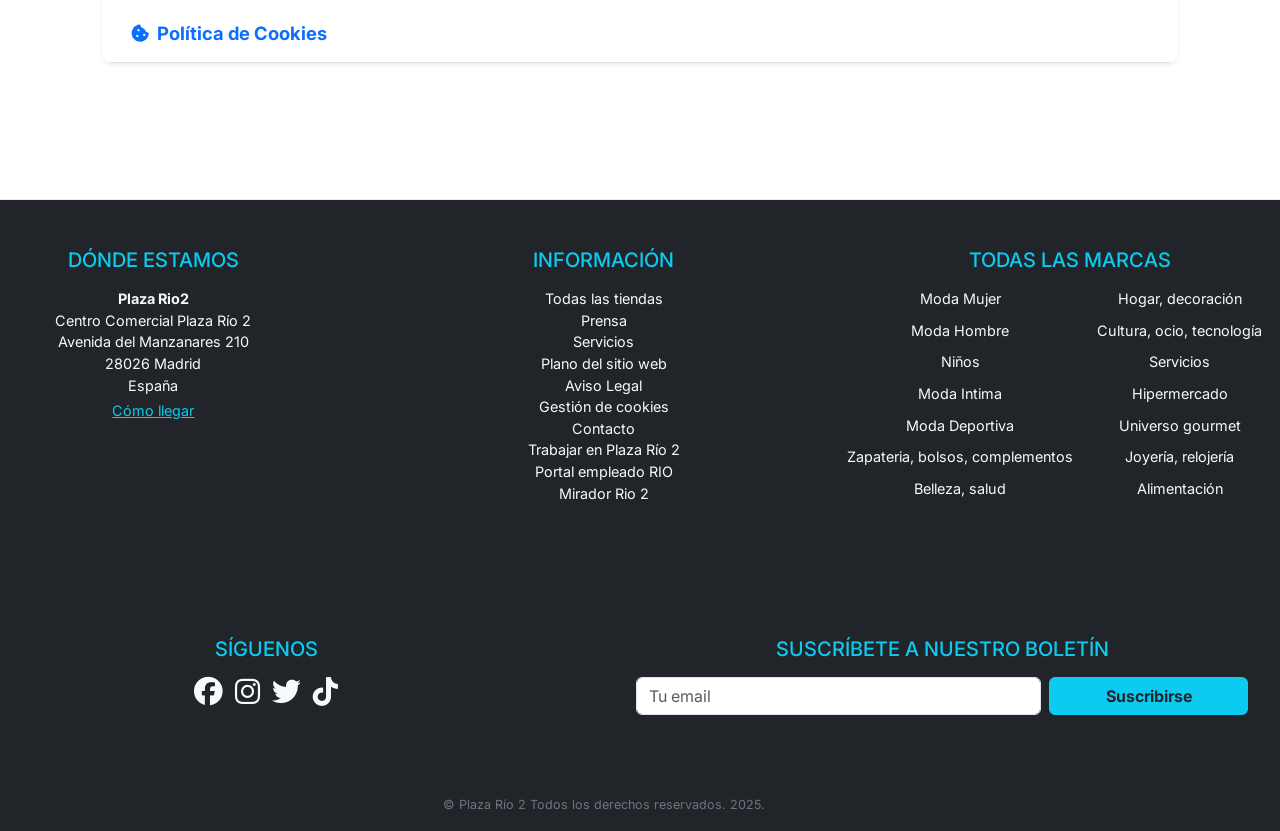
==== commit f9d6086d: "21/05 Cambios que quedan: #### 1- Bienvenido a plaza texto …. encima del video #### 2- Cambiar letra" ====
--- a/avisolegal.html
+++ b/avisolegal.html
@@ -67,7 +67,7 @@
   <main class="container my-5 py-4">
     <article>
       <section>
-        <h1 class="mb-4 text-center fw-bold">
+        <h1 class="mb-5 text-center fw-bold text-primary">
           <i class="fas fa-balance-scale me-2"></i>Aviso Legal
         </h1>
 
--- a/styles.css
+++ b/styles.css
@@ -196,6 +196,8 @@
     font-size: 0.9rem;
     color: #999999;
     font-family: 'Inter', 'Source Sans 3', Arial, sans-serif;
+    margin-left: -72px;
+    
 }
 
 footer h2 {
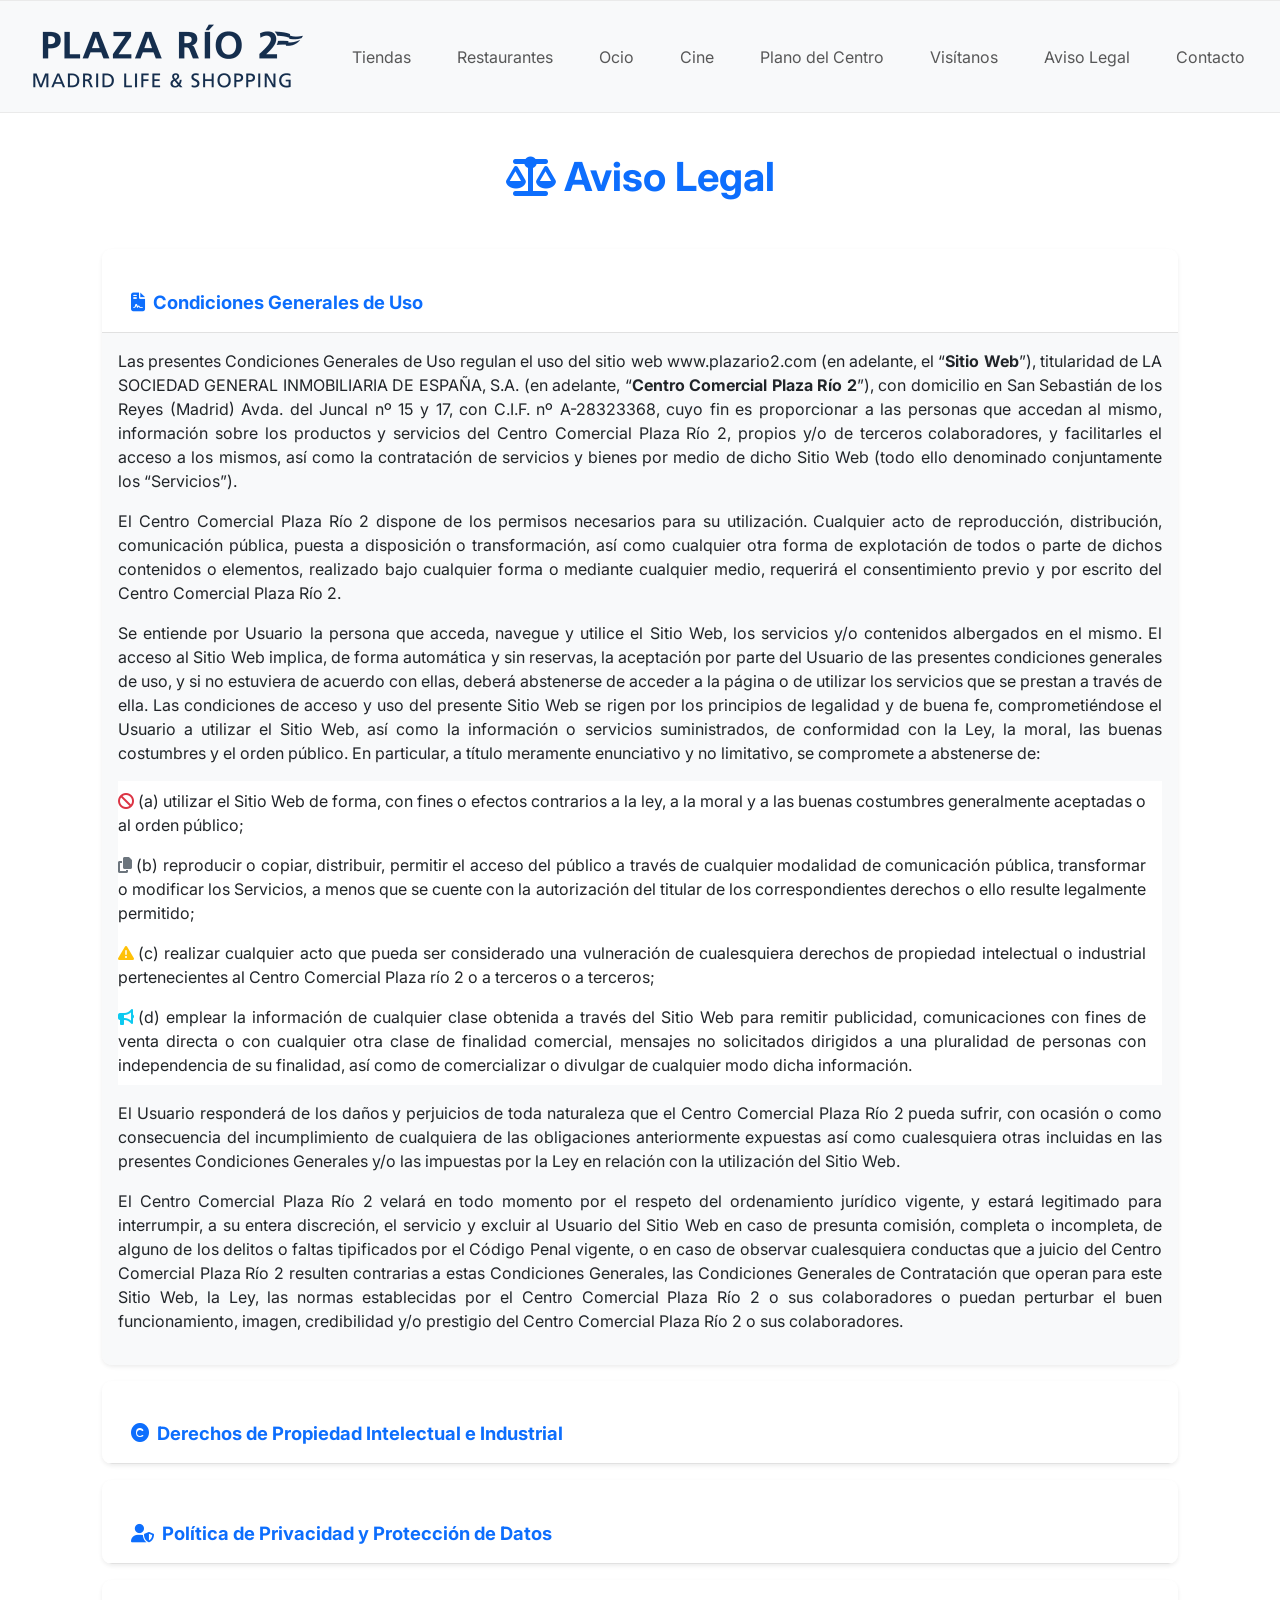
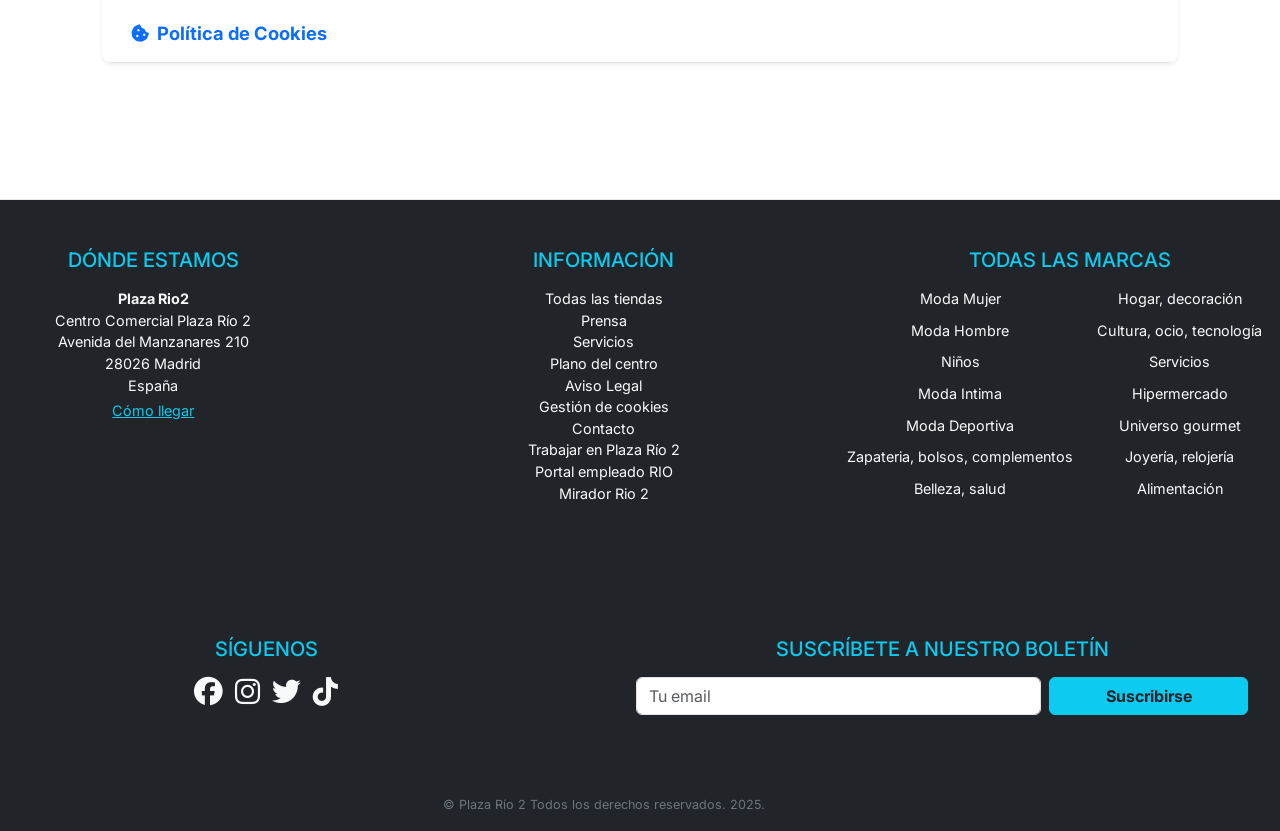
==== commit be746ee8: "Actualización página noticias y reajuste de los links del footer" ====
--- a/avisolegal.html
+++ b/avisolegal.html
@@ -153,39 +153,43 @@
     </article>
   </main>
  
-<!-- Pie de página con toda la información útil y enlaces -->
+ <!-- ===========================
+       PIE DE PÁGINA
+  ============================ -->
   <footer class="bg-dark text-light pt-5 pb-3 mt-5">
     <div class="container-fluid">
       <div class="row d-flex align-items-start">
-        <!-- Aquí tienes nuestra dirección por si quieres visitarnos -->
+        <!-- Dirección -->
         <div class="address-section col-md-4 mb-4">
           <address>
             <h2 class="h5 text-uppercase text-info mb-3">Dónde estamos</h2>
             <strong>Plaza Rio2</strong>
-            <p class="mb-1">Centro Comercial Plaza Río 2<br>
+            <p class="mb-1">
+              Centro Comercial Plaza Río 2<br>
               Avenida del Manzanares 210<br>
               28026 Madrid<br>
-              España</p>
+              España
+            </p>
             <a href="visitanos.html" class="text-decoration-underline text-info">Cómo llegar</a>
           </address>
         </div>
-        <!-- Enlaces útiles para que encuentres todo lo que buscas -->
+        <!-- Enlaces útiles -->
         <div class="info-section col-md-4 mb-4">
           <h2 class="h5 text-uppercase text-info mb-3">Información</h2>
           <ul class="list-unstyled">
             <li><a href="tiendas.html" class="text-light text-decoration-none">Todas las tiendas</a></li>
-            <li><a href="/prensa" class="text-light text-decoration-none">Prensa</a></li>
+            <li><a href="noticias.html" class="text-light text-decoration-none">Prensa</a></li>
             <li><a href="ocio.html" class="text-light text-decoration-none">Servicios</a></li>
-            <li><a href="/plano-del-sitio-web" class="text-light text-decoration-none">Plano del sitio web</a></li>
+            <li><a href="plano-centro.html" class="text-light text-decoration-none">Plano del centro</a></li>
             <li><a href="avisolegal.html" class="text-light text-decoration-none">Aviso Legal</a></li>
             <li><a href="avisolegal.html#collapseCookies" class="text-light text-decoration-none">Gestión de cookies</a></li>
             <li><a href="contacto.html" class="text-light text-decoration-none">Contacto</a></li>
-            <li><a href="/trabajar-en-plaza-rio" class="text-light text-decoration-none">Trabajar en Plaza Río 2</a></li>
-            <li><a href="" class="text-light text-decoration-none">Portal empleado RIO</a></li>
+            <li><a href="portaldeempleo.html" class="text-light text-decoration-none">Trabajar en Plaza Río 2</a></li>
+            <li><a href="portaldeempleo.html" class="text-light text-decoration-none">Portal empleado RIO</a></li>
             <li><a href="ocio.html#miradorrio2" class="text-light text-decoration-none">Mirador Rio 2</a></li>
           </ul>
         </div>
-        <!-- Listado de marcas y categorías para que encuentres tu tienda favorita -->
+        <!-- Listado de marcas y categorías -->
         <div class="brands-section col-md-4 mb-4">
           <h2 class="h5 text-uppercase text-info mb-3">Todas las marcas</h2>
           <div class="d-flex justify-content-center">
@@ -207,16 +211,15 @@
               <li><a href="tiendas.html" class="text-light text-decoration-none">Joyería, relojería</a></li>
               <li><a href="tiendas.html" class="text-light text-decoration-none">Alimentación</a></li>
             </ul>
-            </ul>
           </div>
         </div>
       </div>
     </div>
     
-    <!-- Aquí puedes seguirnos en redes sociales o suscribirte a nuestro boletín -->
-    <div class="container-fluid   pt-4 mt-4">
+    <!-- Redes sociales y boletín -->
+    <div class="container-fluid pt-4 mt-4">
       <div class="row">
-        <!-- Síguenos en tus redes favoritas para no perderte nada -->
+        <!-- Redes sociales -->
         <div class="col-md-6 mb-3">
           <section>
             <h2 class="h5 text-uppercase text-info mb-3">Síguenos</h2>
@@ -244,7 +247,7 @@
             </ul>
           </section>
         </div>
-        <!-- Suscríbete a nuestro boletín y recibe todas las novedades -->
+        <!-- Boletín de suscripción -->
         <div class="col-md-6">
           <section>
             <h2 class="h5 text-uppercase text-info mb-3">Suscríbete a nuestro boletín</h2>
@@ -260,9 +263,10 @@
           </section>
         </div>
       </div>
+      <!-- Copyright -->
       <div class="row mt-4">
         <div class="col text-center text-secondary small">
-            &copy; Plaza Río 2 Todos los derechos reservados. 2025.
+          &copy; Plaza Río 2 Todos los derechos reservados. 2025.
         </div>
       </div>
     </div>
--- a/styles.css
+++ b/styles.css
@@ -1,296 +1,303 @@
 /* =========================
-    Fuentes importadas de Google Fonts
+    1. Importación de fuentes desde Google Fonts
     ========================= */
 @import url('https://fonts.googleapis.com/css2?family=Inter:ital,opsz,wght@0,14..32,100..900;1,14..32,100..900&family=Source+Code+Pro:ital,wght@0,200..900;1,200..900&family=Source+Sans+3:ital,wght@0,200..900;1,200..900&display=swap');
 
 
-
-/* =========================
-    Ajustes básicos y estilos generales
+/* =========================
+    2. Ajustes globales y tipografía base
     ========================= */
 html, body {
-    overflow-x: hidden;
-    text-align: justify;
-    font-family: 'Inter', 'Source Sans 3', Arial, sans-serif;
-    scroll-behavior: smooth;
-}
-
+     overflow-x: hidden;
+     text-align: justify;
+     font-family: 'Inter', 'Source Sans 3', Arial, sans-serif;
+     scroll-behavior: smooth;
+}
+
+body {
+     margin: 0;
+     padding: 0;
+     background-color: #ffffff;
+     color: #333333;
+     font-family: 'Inter', 'Source Sans 3', Arial, sans-serif;
+}
+
+/* =========================
+    3. Listas sin viñetas y tipografía consistente
+    ========================= */
+ul {
+     list-style-type: none;
+     padding-left: 0;
+     font-family: 'Inter', 'Source Sans 3', Arial, sans-serif;
+}
+
+/* =========================
+    4. Estilos para mostrar código fuente
+    ========================= */
+code, pre {
+     font-family: 'Source Code Pro', monospace;
+}
+
+/* =========================
+    5. Encabezado principal del sitio
+    ========================= */
+header {
+     background-color: #ffffff;
+     border-bottom: 1px solid #eaeaea;
+     padding: 20px 0;
+     text-align: center;
+     font-family: 'Inter', 'Source Sans 3', Arial, sans-serif;
+}
+
+header h1 {
+     margin: 0;
+     font-size: 2rem;
+     color: #000000;
+     font-family: 'Inter', 'Source Sans 3', Arial, sans-serif;
+}
+
+/* =========================
+    6. Barra de navegación fija y estilos de menú
+    ========================= */
+nav {
+     position: fixed;
+     z-index: 1000;
+     display: flex;
+     text-align: center;
+     align-items: center;
+     justify-content: center;
+     background-color: #f8f8f8;
+     border-top: 1px solid #eaeaea;
+     border-bottom: 1px solid #eaeaea;
+     font-family: 'Inter', 'Source Sans 3', Arial, sans-serif;
+}
+
+.navbar-nav {
+     justify-content: center;
+     width: 100%;
+}
+
+.navbar-nav .nav-link {
+     padding: 0.5rem 1rem;
+}
+
+nav ul {
+     list-style: none;
+     display: flex;
+     justify-content: center;
+     text-align: center;
+     align-items: center;
+}
+
+nav ul li {
+     margin: 0 15px;
+}
+
+nav ul li a {
+     text-decoration: none;
+     color: #333333;
+     font-weight: 600;
+     transition: color 0.3s ease;
+     font-family: 'Inter', 'Source Sans 3', Arial, sans-serif;
+}
+
+nav ul li a:hover {
+     color: #007bff;
+}
+
+/* =========================
+    7. Ajuste de scroll para avisos o banners
+    ========================= */
 #collapseCookies {
-  scroll-margin-top: 80px; /* Ajusta este valor según la altura de tu barra de navegación */
-}
-
-body {
-    margin: 0;
-    padding: 0;
-    font-family: 'Inter', 'Source Sans 3', Arial, sans-serif;
-    background-color: #ffffff;
-    color: #333333;
-}
-
-/* =========================
-    Estilos para listas sin viñetas
-    ========================= */
-ul {
-    list-style-type: none;
-    padding-left: 0;
-    font-family: 'Inter', 'Source Sans 3', Arial, sans-serif;
-}
-
-/* =========================
-    Estilos para mostrar código fuente
-    ========================= */
-code, pre {
-    font-family: 'Source Code Pro', monospace;
-}
-
-/* =========================
-    Estilos para el encabezado principal
-    ========================= */
-header {
-    background-color: #ffffff;
-    border-bottom: 1px solid #eaeaea;
-    padding: 20px 0;
-    text-align: center;
-    font-family: 'Inter', 'Source Sans 3', Arial, sans-serif;
-}
-
-header h1 {
-    margin: 0;
-    font-size: 2rem;
-    color: #000000;
-    font-family: 'Inter', 'Source Sans 3', Arial, sans-serif;
-}
-
-/* =========================
-    Barra de navegación principal
-    ========================= */
-nav {
-    position: fixed;
-    z-index: 1000;
-    display: flex;
-    text-align: center;
-    align-items: center;
-    justify-content: center;
-    background-color: #f8f8f8;
-    border-top: 1px solid #eaeaea;
-    border-bottom: 1px solid #eaeaea;
-    font-family: 'Inter', 'Source Sans 3', Arial, sans-serif;
-}
-
-.navbar-nav {
-    justify-content: center;
-    width: 100%;
-}
-
-.navbar-nav .nav-link {
-    padding: 0.5rem 1rem;
-}
-
-nav ul {
-    list-style: none;
-    display: flex;
-    justify-content: center;
-    text-align: center;
-    align-items: center;
-}
-
-nav ul li {
-    margin: 0 15px;
-}
-
-nav ul li a {
-    text-decoration: none;
-    color: #333333;
-    font-weight: 600;
-    transition: color 0.3s ease;
-    font-family: 'Inter', 'Source Sans 3', Arial, sans-serif;
-}
-
-nav ul li a:hover {
-    color: #007bff;
-}
-
-/* =========================
-    Navegación rápida (enlaces destacados)
-    ========================= */
-.quick-navigation {
-    display: flex;
-    justify-content: center;
-    margin-top: 10px;
-}
-
-.quick-navigation a {
-    text-decoration: none;
-    color: #007bff;
-    font-weight: 600;
-    margin: 0 10px;
-    transition: color 0.3s ease;
-    font-family: 'Inter', 'Source Sans 3', Arial, sans-serif;
-}
-
-/* =========================
-    Secciones principales del contenido
+     scroll-margin-top: 80px; /* Ajusta según la altura de la barra de navegación */
+}
+
+/* =========================
+    8. Secciones principales del contenido
     ========================= */
 section {
-    padding: 40px 20px;
-    max-width: 1200px;
-    margin: 0 auto;
-    font-family: 'Inter', 'Source Sans 3', Arial, sans-serif;
+     padding: 40px 20px;
+     max-width: 1200px;
+     margin: 0 auto;
+     font-family: 'Inter', 'Source Sans 3', Arial, sans-serif;
 }
 
 h2 {
-    font-size: 1.5rem;
-    margin-bottom: 20px;
-    color: #000000;
-    font-family: 'Inter', 'Source Sans 3', Arial, sans-serif;
-}
-
-/* =========================
-    Tarjetas para mostrar información
+     font-size: 1.5rem;
+     margin-bottom: 20px;
+     color: #000000;
+     font-family: 'Inter', 'Source Sans 3', Arial, sans-serif;
+}
+
+/* =========================
+    9. Clases específicas para presentación y contenido
+    ========================= */
+.Presentación {
+     margin-top: -650px;
+     text-shadow: 2px 2px 8px rgba(0,0,0,0.25);
+}
+
+.Text-Presentación {
+     justify-items: center;
+     text-align-last: center;
+     text-align: center;
+     text-justify: inter-word;
+}
+
+.Contenido {
+     margin-top: -470px;
+     margin-bottom: 300px;
+}
+
+.Vídeo {
+     margin-top: -500px;
+}
+
+/* =========================
+    10. Tarjetas de información (cards)
     ========================= */
 .card {
-    background-color: #ffffff;
-    border: 1px solid #eaeaea;
-    border-radius: 5px;
-    box-shadow: 0 2px 5px rgba(0,0,0,0.05);
-    overflow: hidden;
-    transition: transform 0.3s ease;
-    font-family: 'Inter', 'Source Sans 3', Arial, sans-serif;
+     background-color: #ffffff;
+     border: 1px solid #eaeaea;
+     border-radius: 5px;
+     box-shadow: 0 2px 5px rgba(0,0,0,0.05);
+     overflow: hidden;
+     transition: transform 0.3s ease;
+     font-family: 'Inter', 'Source Sans 3', Arial, sans-serif;
 }
 
 .card:hover {
-    transform: translateY(-5px);
+     transform: translateY(-5px);
 }
 
 .card img {
-    width: 100%;
-    height: auto;
-    display: block;
+     width: 100%;
+     height: auto;
+     display: block;
 }
 
 .card-content {
-    padding: 20px;
+     padding: 20px;
 }
 
 .card-content h3 {
-    margin-top: 0;
-    font-size: 1.2rem;
-    color: #000000;
-    font-family: 'Inter', 'Source Sans 3', Arial, sans-serif;
+     margin-top: 0;
+     font-size: 1.2rem;
+     color: #000000;
+     font-family: 'Inter', 'Source Sans 3', Arial, sans-serif;
 }
 
 .card-content p {
-    font-size: 1rem;
-    color: #666666;
-    font-family: 'Inter', 'Source Sans 3', Arial, sans-serif;
-}
-
-/* =========================
-    Pie de página del sitio
+     font-size: 1rem;
+     color: #666666;
+     font-family: 'Inter', 'Source Sans 3', Arial, sans-serif;
+}
+
+/* =========================
+    11. Pie de página del sitio
     ========================= */
 footer {
-    background-color: #f8f8f8;
-    border-top: 1px solid #eaeaea;
-    text-align: center;
-    padding: 20px 0;
-    font-size: 0.9rem;
-    color: #999999;
-    font-family: 'Inter', 'Source Sans 3', Arial, sans-serif;
-    margin-left: -72px;
-    
+     background-color: #f8f8f8;
+     border-top: 1px solid #eaeaea;
+     text-align: center;
+     padding: 20px 0;
+     font-size: 0.9rem;
+     color: #999999;
+     font-family: 'Inter', 'Source Sans 3', Arial, sans-serif;
+     margin-left: -72px;
 }
 
 footer h2 {
-    margin-bottom: 12px;
-    font-family: 'Inter', 'Source Sans 3', Arial, sans-serif;
-}
-
-/* =========================
-    Sección donde aparecen las marcas
+     margin-bottom: 12px;
+     font-family: 'Inter', 'Source Sans 3', Arial, sans-serif;
+}
+
+/* =========================
+    12. Sección de marcas destacadas
     ========================= */
 .brands-section h2 {
-    margin-left: 30px;
-    font-family: 'Inter', 'Source Sans 3', Arial, sans-serif;
+     margin-left: 30px;
+     font-family: 'Inter', 'Source Sans 3', Arial, sans-serif;
 }
 
 .brands-section ul li {
-    margin-bottom: 10px;
-}
-
-/* =========================
-    Espaciado para el contenido principal y avisos legales
+     margin-bottom: 10px;
+}
+
+/* =========================
+    13. Espaciado y estilos para el contenido principal y avisos legales
     ========================= */
 main {
-    margin-top: 100px;
-    font-family: 'Inter', 'Source Sans 3', Arial, sans-serif;
+     margin-top: 100px;
+     font-family: 'Inter', 'Source Sans 3', Arial, sans-serif;
 }
 
 .avisolegal {
-    background: #fff;
-    border-radius: 16px;
-    box-shadow: 0 4px 24px rgba(0,0,0,0.08);
-    font-family: 'Inter', 'Source Sans 3', Arial, sans-serif;
-}
-
-/* =========================
-    Estilos específicos para main y avisos legales
+     background: #fff;
+     border-radius: 16px;
+     box-shadow: 0 4px 24px rgba(0,0,0,0.08);
+     font-family: 'Inter', 'Source Sans 3', Arial, sans-serif;
+}
+
+/* =========================
+    14. Detalles visuales para main y avisos legales
     ========================= */
 main .card-header {
-    background: #f8f9fa;
-    border-bottom: 1px solid #e1e1e1;
+     background: #f8f9fa;
+     border-bottom: 1px solid #e1e1e1;
 }
 
 main .card {
-    border-radius: 10px;
-    margin-bottom: 10px;
-    border: 1px solid #e1e1e1;
+     border-radius: 10px;
+     margin-bottom: 10px;
+     border: 1px solid #e1e1e1;
 }
 
 main .btn-link {
-    color: #2980b9;
-    text-decoration: none;
-    font-size: 1.15rem;
-    transition: color 0.2s;
+     color: #2980b9;
+     text-decoration: none;
+     font-size: 1.15rem;
+     transition: color 0.2s;
 }
 
 main .btn-link:hover, main .btn-link:focus {
-    color: #1a5276;
-    text-decoration: underline;
+     color: #1a5276;
+     text-decoration: underline;
 }
 
 main ul, main ol {
-    padding-left: 1.5rem;
+     padding-left: 1.5rem;
 }
 
 main h2, main h3 {
-    color: #2980b9;
-    margin-top: 1.5rem;
-    margin-bottom: 1rem;
+     color: #2980b9;
+     margin-top: 1.5rem;
+     margin-bottom: 1rem;
 }
 
 main .legal-content::-webkit-scrollbar {
-    width: 8px;
-    background: #f1f1f1;
+     width: 8px;
+     background: #f1f1f1;
 }
 
 main .legal-content::-webkit-scrollbar-thumb {
-    background: #d1d1d1;
-    border-radius: 4px;
-}
-
-/* =========================
-    Adaptación para pantallas pequeñas (responsive)
+     background: #d1d1d1;
+     border-radius: 4px;
+}
+
+/* =========================
+    15. Adaptación responsive para móviles y tablets
     ========================= */
 @media (max-width: 768px) {
-    nav ul {
-        flex-direction: column;
-    }
-
-    nav ul li {
-        margin: 10px 0;
-    }
-
-    section {
-        padding: 20px 10px;
-    }
-}
+     nav ul {
+          flex-direction: column;
+     }
+
+     nav ul li {
+          margin: 10px 0;
+     }
+
+     section {
+          padding: 20px 10px;
+     }
+}
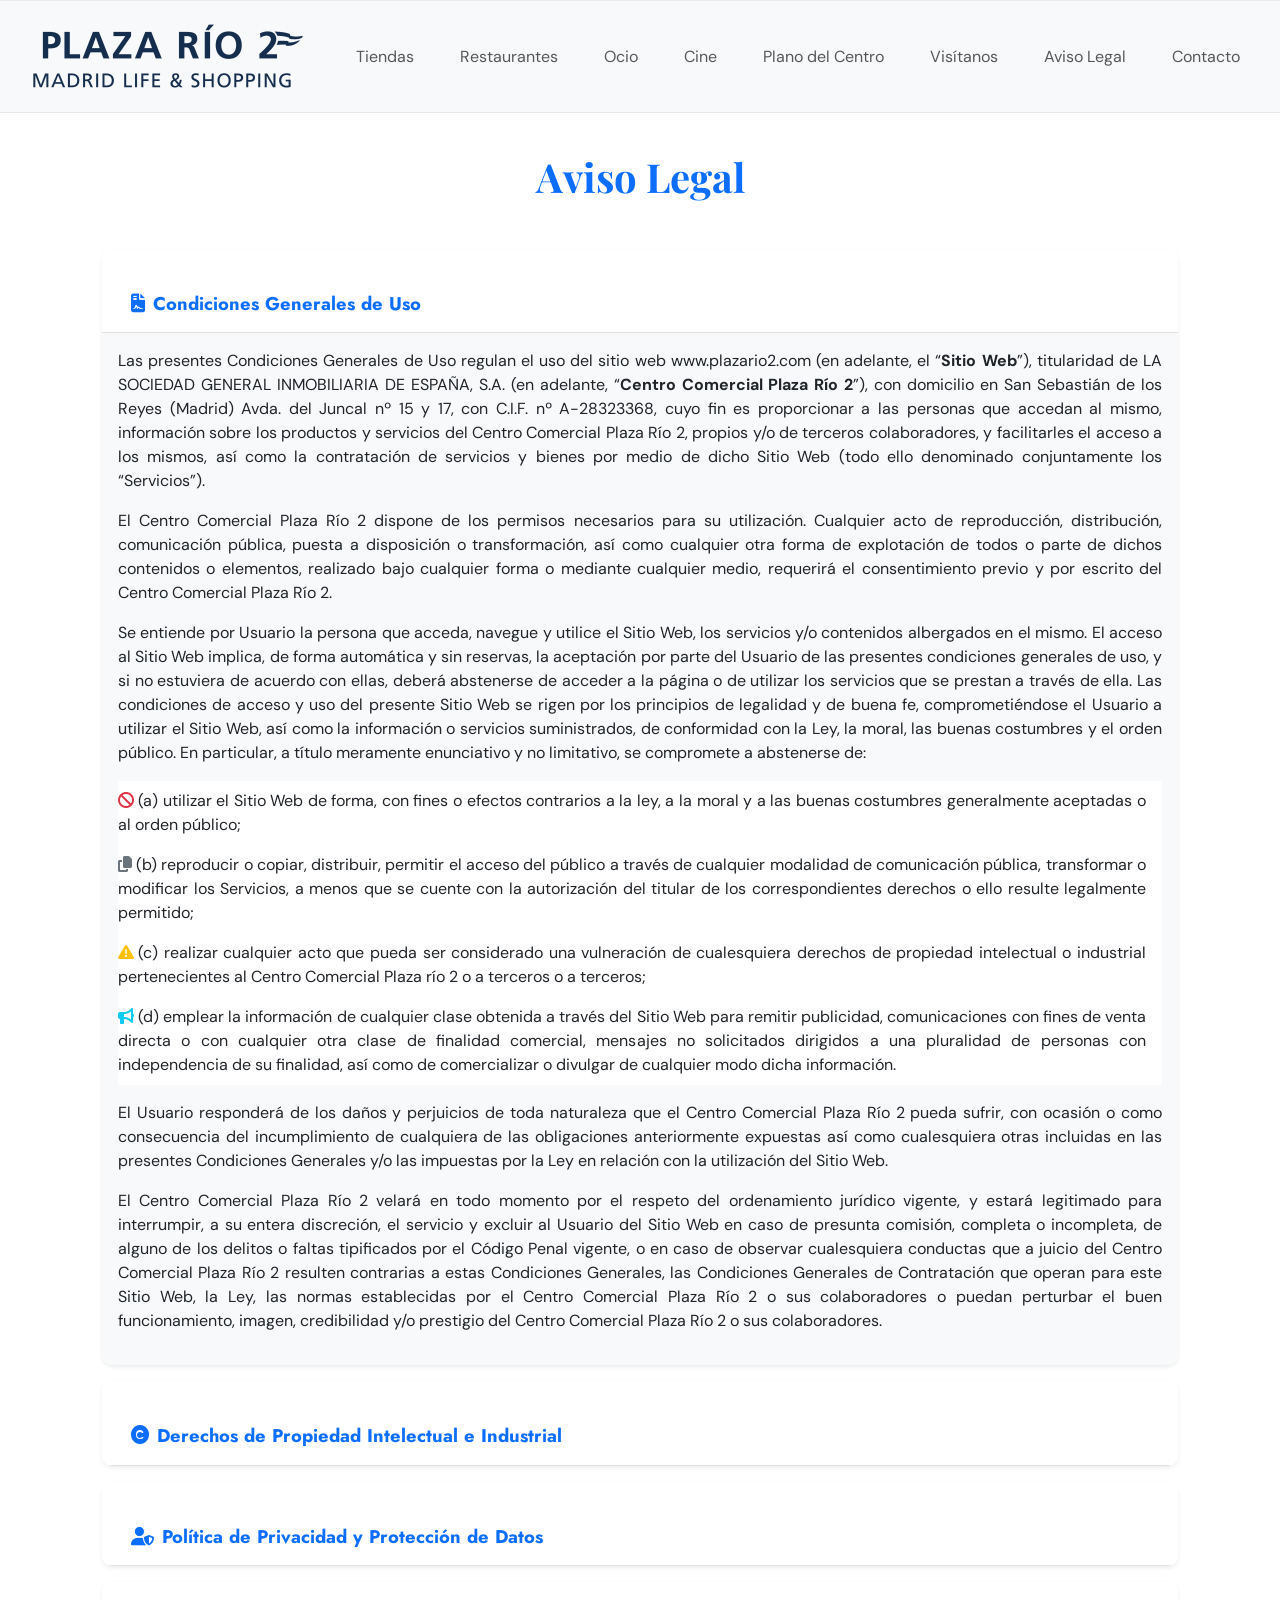
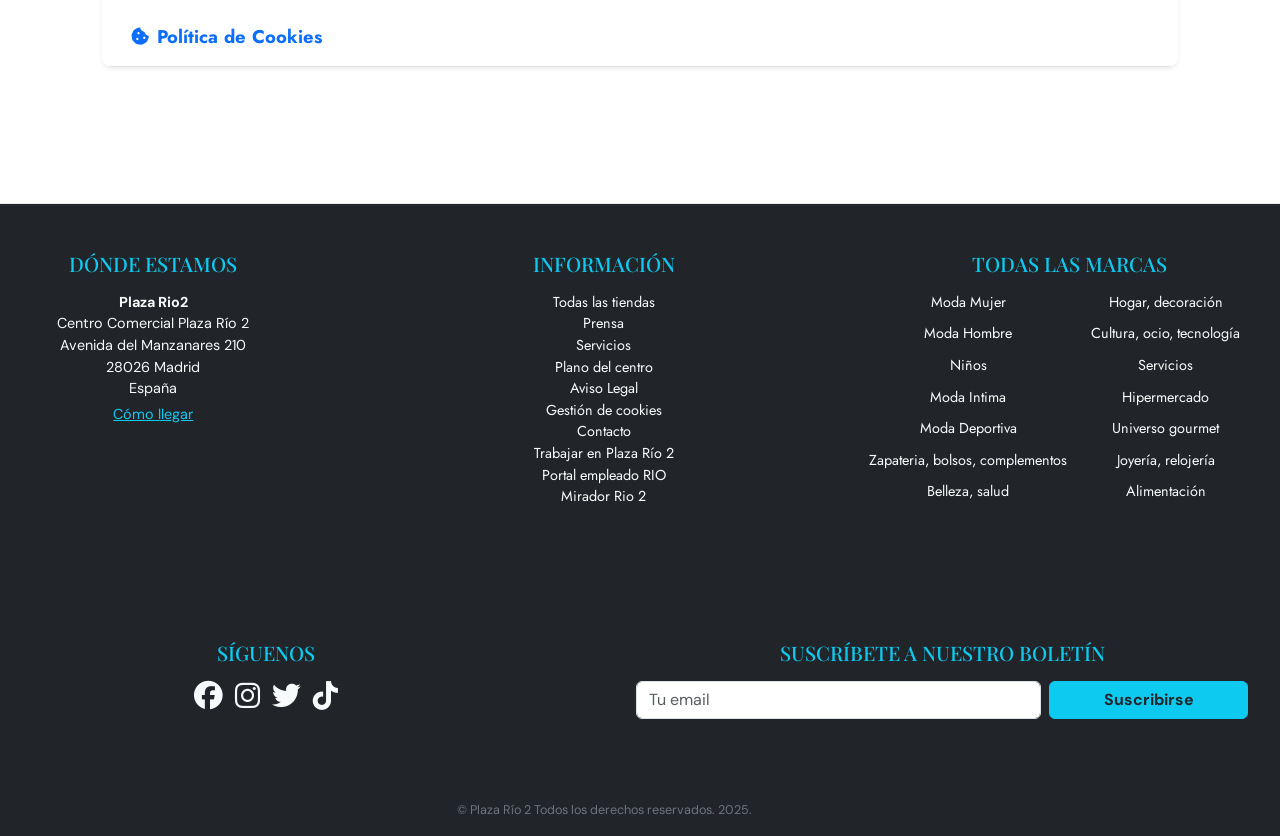
==== commit a3aa1ada: "24/05" ====
--- a/avisolegal.html
+++ b/avisolegal.html
@@ -68,7 +68,7 @@
     <article>
       <section>
         <h1 class="mb-5 text-center fw-bold text-primary">
-          <i class="fas fa-balance-scale me-2"></i>Aviso Legal
+          Aviso Legal
         </h1>
 
         <div class="accordion mb-4" id="avisoLegalAccordion">
@@ -251,7 +251,7 @@
         <div class="col-md-6">
           <section>
             <h2 class="h5 text-uppercase text-info mb-3">Suscríbete a nuestro boletín</h2>
-            <form action="/submit" method="post" class="row g-2 align-items-center">
+            <form  action="http://www.cursos-dise&#241;o.es/mostrar.php" method="post" class="row g-2 align-items-center">
               <div class="col-8">
                 <label for="newsletter-email" class="visually-hidden">Tu email</label>
                 <input type="email" name="email" id="newsletter-email" class="form-control" placeholder="Tu email" required>
--- a/styles.css
+++ b/styles.css
@@ -1,16 +1,15 @@
 /* =========================
-    1. Importación de fuentes desde Google Fonts
-    ========================= */
-@import url('https://fonts.googleapis.com/css2?family=Inter:ital,opsz,wght@0,14..32,100..900;1,14..32,100..900&family=Source+Code+Pro:ital,wght@0,200..900;1,200..900&family=Source+Sans+3:ital,wght@0,200..900;1,200..900&display=swap');
-
-
-/* =========================
-    2. Ajustes globales y tipografía base
-    ========================= */
+     1. Importación de fuentes desde Google Fonts
+     ========================= */
+@import url('https://fonts.googleapis.com/css2?family=DM+Sans:ital,opsz,wght@0,9..40,100..1000;1,9..40,100..1000&family=Jost:ital,wght@0,100..900;1,100..900&family=Playfair+Display:ital,wght@0,400..900;1,400..900&display=swap');
+
+/* =========================
+      2. Ajustes globales y tipografía base
+      ========================= */
 html, body {
      overflow-x: hidden;
      text-align: justify;
-     font-family: 'Inter', 'Source Sans 3', Arial, sans-serif;
+     font-family: 'DM Sans', Arial, sans-serif;
      scroll-behavior: smooth;
 }
 
@@ -19,46 +18,59 @@
      padding: 0;
      background-color: #ffffff;
      color: #333333;
-     font-family: 'Inter', 'Source Sans 3', Arial, sans-serif;
-}
-
-/* =========================
-    3. Listas sin viñetas y tipografía consistente
-    ========================= */
+     font-family: 'DM Sans', Arial, sans-serif;
+}
+
 ul {
      list-style-type: none;
      padding-left: 0;
-     font-family: 'Inter', 'Source Sans 3', Arial, sans-serif;
-}
-
-/* =========================
-    4. Estilos para mostrar código fuente
-    ========================= */
+     font-family: 'Jost', Arial, sans-serif;
+}
+
 code, pre {
      font-family: 'Source Code Pro', monospace;
 }
 
 /* =========================
-    5. Encabezado principal del sitio
-    ========================= */
+      3. Tipografía por elementos
+      ========================= */
+h1, .título {
+     font-family: 'Playfair Display', serif!important;
+}
+
+h2, main h2, main h3 {
+     font-family: 'Jost', Arial, sans-serif;
+}
+
+h2 {
+     font-size: 1.5rem;
+     margin-bottom: 20px;
+     color: #000000;
+}
+
+main h2, main h3 {
+     color: #2980b9;
+     margin-top: 1.5rem;
+     margin-bottom: 1rem;
+}
+
+/* =========================
+      4. Header y navegación
+      ========================= */
 header {
      background-color: #ffffff;
      border-bottom: 1px solid #eaeaea;
      padding: 20px 0;
      text-align: center;
-     font-family: 'Inter', 'Source Sans 3', Arial, sans-serif;
+     font-family: 'Playfair Display', serif;
 }
 
 header h1 {
      margin: 0;
      font-size: 2rem;
      color: #000000;
-     font-family: 'Inter', 'Source Sans 3', Arial, sans-serif;
-}
-
-/* =========================
-    6. Barra de navegación fija y estilos de menú
-    ========================= */
+}
+
 nav {
      position: fixed;
      z-index: 1000;
@@ -69,7 +81,7 @@
      background-color: #f8f8f8;
      border-top: 1px solid #eaeaea;
      border-bottom: 1px solid #eaeaea;
-     font-family: 'Inter', 'Source Sans 3', Arial, sans-serif;
+     font-family: 'Jost', Arial, sans-serif;
 }
 
 .navbar-nav {
@@ -98,7 +110,7 @@
      color: #333333;
      font-weight: 600;
      transition: color 0.3s ease;
-     font-family: 'Inter', 'Source Sans 3', Arial, sans-serif;
+     font-family: 'DM Sans', Arial, sans-serif;
 }
 
 nav ul li a:hover {
@@ -106,35 +118,24 @@
 }
 
 /* =========================
-    7. Ajuste de scroll para avisos o banners
-    ========================= */
-#collapseCookies {
-     scroll-margin-top: 80px; /* Ajusta según la altura de la barra de navegación */
-}
-
-/* =========================
-    8. Secciones principales del contenido
-    ========================= */
+      5. Main y secciones
+      ========================= */
+main {
+     margin-top: 100px;
+     font-family: 'DM Sans', Arial, sans-serif;
+}
+
 section {
      padding: 40px 20px;
      max-width: 1200px;
      margin: 0 auto;
-     font-family: 'Inter', 'Source Sans 3', Arial, sans-serif;
-}
-
-h2 {
-     font-size: 1.5rem;
-     margin-bottom: 20px;
-     color: #000000;
-     font-family: 'Inter', 'Source Sans 3', Arial, sans-serif;
-}
-
-/* =========================
-    9. Clases específicas para presentación y contenido
-    ========================= */
+     font-family: 'DM Sans', Arial, sans-serif;
+}
+
 .Presentación {
      margin-top: -650px;
      text-shadow: 2px 2px 8px rgba(0,0,0,0.25);
+     font-family: 'Playfair Display', serif;
 }
 
 .Text-Presentación {
@@ -142,20 +143,23 @@
      text-align-last: center;
      text-align: center;
      text-justify: inter-word;
+     font-family: 'DM Sans', Arial, sans-serif;
 }
 
 .Contenido {
      margin-top: -470px;
      margin-bottom: 300px;
+     font-family: 'Jost', Arial, sans-serif;
 }
 
 .Vídeo {
      margin-top: -500px;
-}
-
-/* =========================
-    10. Tarjetas de información (cards)
-    ========================= */
+     font-family: 'Jost', Arial, sans-serif;
+}
+
+/* =========================
+      6. Cards y contenido
+      ========================= */
 .card {
      background-color: #ffffff;
      border: 1px solid #eaeaea;
@@ -163,7 +167,7 @@
      box-shadow: 0 2px 5px rgba(0,0,0,0.05);
      overflow: hidden;
      transition: transform 0.3s ease;
-     font-family: 'Inter', 'Source Sans 3', Arial, sans-serif;
+     font-family: 'DM Sans', Arial, sans-serif;
 }
 
 .card:hover {
@@ -178,24 +182,25 @@
 
 .card-content {
      padding: 20px;
+     font-family: 'DM Sans', Arial, sans-serif;
 }
 
 .card-content h3 {
      margin-top: 0;
      font-size: 1.2rem;
      color: #000000;
-     font-family: 'Inter', 'Source Sans 3', Arial, sans-serif;
+     font-family: 'Jost', Arial, sans-serif;
 }
 
 .card-content p {
      font-size: 1rem;
      color: #666666;
-     font-family: 'Inter', 'Source Sans 3', Arial, sans-serif;
-}
-
-/* =========================
-    11. Pie de página del sitio
-    ========================= */
+     font-family: 'DM Sans', Arial, sans-serif;
+}
+
+/* =========================
+      7. Footer y marcas
+      ========================= */
 footer {
      background-color: #f8f8f8;
      border-top: 1px solid #eaeaea;
@@ -203,54 +208,46 @@
      padding: 20px 0;
      font-size: 0.9rem;
      color: #999999;
-     font-family: 'Inter', 'Source Sans 3', Arial, sans-serif;
+     font-family: 'DM Sans', Arial, sans-serif;
      margin-left: -72px;
 }
 
 footer h2 {
      margin-bottom: 12px;
-     font-family: 'Inter', 'Source Sans 3', Arial, sans-serif;
-}
-
-/* =========================
-    12. Sección de marcas destacadas
-    ========================= */
+     font-family: 'Playfair Display', serif;
+}
+
 .brands-section h2 {
      margin-left: 30px;
-     font-family: 'Inter', 'Source Sans 3', Arial, sans-serif;
+     font-family: 'Playfair Display', serif;
 }
 
 .brands-section ul li {
      margin-bottom: 10px;
-}
-
-/* =========================
-    13. Espaciado y estilos para el contenido principal y avisos legales
-    ========================= */
-main {
-     margin-top: 100px;
-     font-family: 'Inter', 'Source Sans 3', Arial, sans-serif;
-}
-
+     font-family: 'Jost', Arial, sans-serif;
+}
+
+/* =========================
+      8. Aviso legal y contenido legal
+      ========================= */
 .avisolegal {
      background: #fff;
      border-radius: 16px;
      box-shadow: 0 4px 24px rgba(0,0,0,0.08);
-     font-family: 'Inter', 'Source Sans 3', Arial, sans-serif;
-}
-
-/* =========================
-    14. Detalles visuales para main y avisos legales
-    ========================= */
+     font-family: 'DM Sans', Arial, sans-serif;
+}
+
 main .card-header {
      background: #f8f9fa;
      border-bottom: 1px solid #e1e1e1;
+     font-family: 'Jost', Arial, sans-serif;
 }
 
 main .card {
      border-radius: 10px;
      margin-bottom: 10px;
      border: 1px solid #e1e1e1;
+     font-family: 'DM Sans', Arial, sans-serif;
 }
 
 main .btn-link {
@@ -258,6 +255,7 @@
      text-decoration: none;
      font-size: 1.15rem;
      transition: color 0.2s;
+     font-family: 'Jost', Arial, sans-serif;
 }
 
 main .btn-link:hover, main .btn-link:focus {
@@ -267,12 +265,7 @@
 
 main ul, main ol {
      padding-left: 1.5rem;
-}
-
-main h2, main h3 {
-     color: #2980b9;
-     margin-top: 1.5rem;
-     margin-bottom: 1rem;
+     font-family: 'DM Sans', Arial, sans-serif;
 }
 
 main .legal-content::-webkit-scrollbar {
@@ -286,8 +279,15 @@
 }
 
 /* =========================
-    15. Adaptación responsive para móviles y tablets
-    ========================= */
+      9. Otros
+      ========================= */
+#collapseCookies {
+     scroll-margin-top: 80px;
+}
+
+/* =========================
+      10. Media Queries
+      ========================= */
 @media (max-width: 768px) {
      nav ul {
           flex-direction: column;
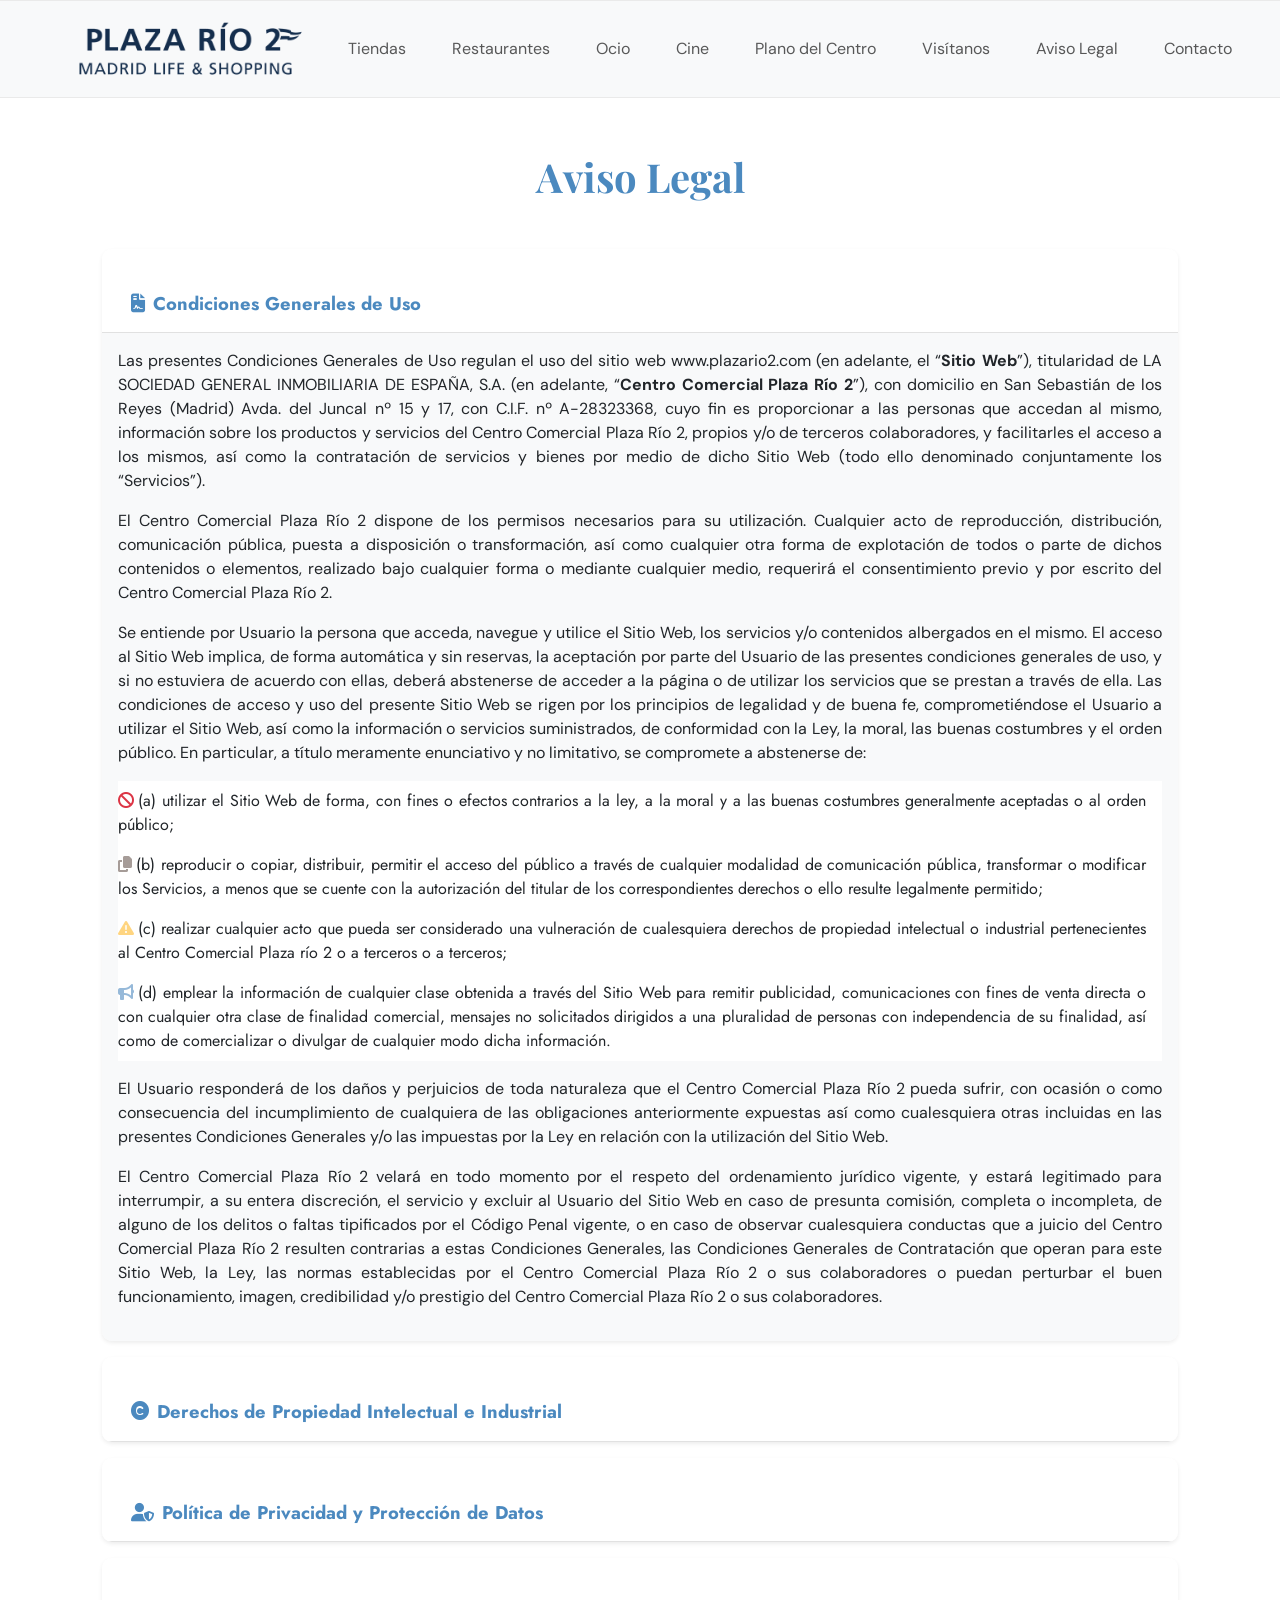
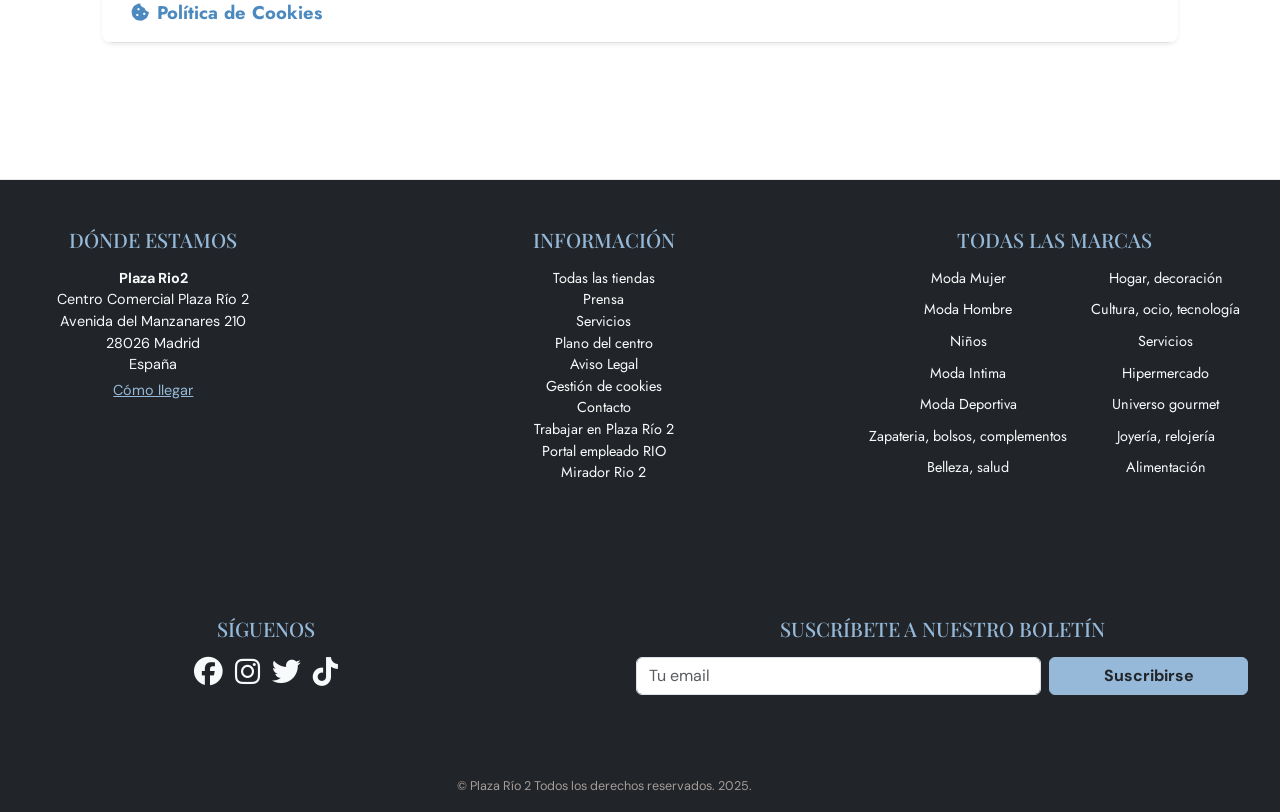
==== commit 7111b942: "Aplicación de paleta de colores a todas las páginas" ====
--- a/avisolegal.html
+++ b/avisolegal.html
@@ -7,12 +7,15 @@
   <link rel="stylesheet" href="styles.css">
   <link rel="icon" type="image/png" href="Imágenes/icono.png">
    <meta name="viewport" content="width=device-width, initial-scale=1">
-  <!-- Bootstrap 5.3.3 CSS -->
-  <link href="https://cdn.jsdelivr.net/npm/bootstrap@5.3.3/dist/css/bootstrap.min.css" rel="stylesheet" integrity="sha384-QWTKZyjpPEjISv5WaRU9OFeRpok6YctnYmDr5pNlyT2bRjXh0JMhjY6hW+ALEwIH" crossorigin="anonymous">
+   <!-- Tus estilos -->
+  <link rel="stylesheet" href="styles.css">
+  <link rel="stylesheet" href="scss/custom.css">
+
+  <!-- Iconos -->
   <link rel="stylesheet" href="https://cdn.jsdelivr.net/npm/bootstrap-icons@1.13.1/font/bootstrap-icons.min.css">
-  <!-- Font Awesome 6 CDN -->
-  <link rel="stylesheet" href="https://cdnjs.cloudflare.com/ajax/libs/font-awesome/6.5.2/css/all.min.css" integrity="sha512-..." crossorigin="anonymous" referrerpolicy="no-referrer" />
-  <!-- Bootstrap 5.3.5 CSS and JS -->
+  <link rel="stylesheet" href="https://cdnjs.cloudflare.com/ajax/libs/font-awesome/6.5.2/css/all.min.css" crossorigin="anonymous" referrerpolicy="no-referrer" />
+
+  <!-- Bootstrap JS -->
   <script src="https://cdn.jsdelivr.net/npm/bootstrap@5.3.5/dist/js/bootstrap.bundle.min.js"></script>
 </head>
 <body>
--- a/styles.css
+++ b/styles.css
@@ -1,27 +1,21 @@
-/* =========================
-     1. Importación de fuentes desde Google Fonts
-     ========================= */
+/* 1. Importación de fuentes desde Google Fonts */
 @import url('https://fonts.googleapis.com/css2?family=DM+Sans:ital,opsz,wght@0,9..40,100..1000;1,9..40,100..1000&family=Jost:ital,wght@0,100..900;1,100..900&family=Playfair+Display:ital,wght@0,400..900;1,400..900&display=swap');
 
-/* =========================
-      2. Ajustes globales y tipografía base
-      ========================= */
+
+
+/* 3. Ajustes globales y tipografía base */
 html, body {
      overflow-x: hidden;
      text-align: justify;
      font-family: 'DM Sans', Arial, sans-serif;
      scroll-behavior: smooth;
-}
-
-body {
      margin: 0;
      padding: 0;
-     background-color: #ffffff;
-     color: #333333;
-     font-family: 'DM Sans', Arial, sans-serif;
-}
-
-ul {
+     background-color: #F2D9BB;
+     color: #333;
+}
+
+ul, main ul, main ol {
      list-style-type: none;
      padding-left: 0;
      font-family: 'Jost', Arial, sans-serif;
@@ -31,21 +25,19 @@
      font-family: 'Source Code Pro', monospace;
 }
 
-/* =========================
-      3. Tipografía por elementos
-      ========================= */
+/* 4. Tipografía por elementos */
 h1, .título {
      font-family: 'Playfair Display', serif!important;
 }
 
-h2, main h2, main h3 {
+h2, h3 {
      font-family: 'Jost', Arial, sans-serif;
 }
 
 h2 {
      font-size: 1.5rem;
      margin-bottom: 20px;
-     color: #000000;
+     color: #000;
 }
 
 main h2, main h3 {
@@ -54,11 +46,9 @@
      margin-bottom: 1rem;
 }
 
-/* =========================
-      4. Header y navegación
-      ========================= */
+/* 5. Header y navegación */
 header {
-     background-color: #ffffff;
+     background-color: #F2D9BB;
      border-bottom: 1px solid #eaeaea;
      padding: 20px 0;
      text-align: center;
@@ -68,37 +58,32 @@
 header h1 {
      margin: 0;
      font-size: 2rem;
-     color: #000000;
+     color: #000;
 }
 
 nav {
      position: fixed;
      z-index: 1000;
      display: flex;
-     text-align: center;
      align-items: center;
      justify-content: center;
      background-color: #f8f8f8;
      border-top: 1px solid #eaeaea;
      border-bottom: 1px solid #eaeaea;
      font-family: 'Jost', Arial, sans-serif;
-}
-
-.navbar-nav {
-     justify-content: center;
      width: 100%;
 }
 
-.navbar-nav .nav-link {
-     padding: 0.5rem 1rem;
+.logo {
+     height: 70px;
+     margin-left: 50px;
 }
 
 nav ul {
-     list-style: none;
      display: flex;
      justify-content: center;
-     text-align: center;
      align-items: center;
+     text-align: center;
 }
 
 nav ul li {
@@ -107,9 +92,9 @@
 
 nav ul li a {
      text-decoration: none;
-     color: #333333;
+     color: #333;
      font-weight: 600;
-     transition: color 0.3s ease;
+     transition: color 0.3s;
      font-family: 'DM Sans', Arial, sans-serif;
 }
 
@@ -117,9 +102,7 @@
      color: #007bff;
 }
 
-/* =========================
-      5. Main y secciones
-      ========================= */
+/* 6. Main y secciones */
 main {
      margin-top: 100px;
      font-family: 'DM Sans', Arial, sans-serif;
@@ -136,19 +119,17 @@
      margin-top: -650px;
      text-shadow: 2px 2px 8px rgba(0,0,0,0.25);
      font-family: 'Playfair Display', serif;
-}
-
-.Text-Presentación {
-     justify-items: center;
-     text-align-last: center;
-     text-align: center;
-     text-justify: inter-word;
+     text-align: center;
+}
+
+.Text-Presentación, .texto-descripción {
+     text-align: center;
      font-family: 'DM Sans', Arial, sans-serif;
 }
 
 .Contenido {
-     margin-top: -470px;
-     margin-bottom: 300px;
+     margin-top: -435px;
+     margin-bottom: 170px;
      font-family: 'Jost', Arial, sans-serif;
 }
 
@@ -157,16 +138,14 @@
      font-family: 'Jost', Arial, sans-serif;
 }
 
-/* =========================
-      6. Cards y contenido
-      ========================= */
+/* 7. Cards y contenido */
 .card {
-     background-color: #ffffff;
-     border: 1px solid #eaeaea;
+     background-color: #fff;
+     border: 1px solid #7f7f7f;
      border-radius: 5px;
      box-shadow: 0 2px 5px rgba(0,0,0,0.05);
      overflow: hidden;
-     transition: transform 0.3s ease;
+     transition: transform 0.3s;
      font-family: 'DM Sans', Arial, sans-serif;
 }
 
@@ -188,48 +167,39 @@
 .card-content h3 {
      margin-top: 0;
      font-size: 1.2rem;
-     color: #000000;
+     color: #000;
      font-family: 'Jost', Arial, sans-serif;
 }
 
 .card-content p {
      font-size: 1rem;
-     color: #666666;
-     font-family: 'DM Sans', Arial, sans-serif;
-}
-
-/* =========================
-      7. Footer y marcas
-      ========================= */
+     color: #666;
+     font-family: 'DM Sans', Arial, sans-serif;
+}
+
+/* 8. Footer y marcas */
 footer {
      background-color: #f8f8f8;
      border-top: 1px solid #eaeaea;
      text-align: center;
      padding: 20px 0;
      font-size: 0.9rem;
-     color: #999999;
+     color: #999;
      font-family: 'DM Sans', Arial, sans-serif;
      margin-left: -72px;
 }
 
-footer h2 {
+footer h2, .brands-section h2 {
      margin-bottom: 12px;
      font-family: 'Playfair Display', serif;
 }
 
-.brands-section h2 {
-     margin-left: 30px;
-     font-family: 'Playfair Display', serif;
-}
-
 .brands-section ul li {
      margin-bottom: 10px;
      font-family: 'Jost', Arial, sans-serif;
 }
 
-/* =========================
-      8. Aviso legal y contenido legal
-      ========================= */
+/* 9. Aviso legal y contenido legal */
 .avisolegal {
      background: #fff;
      border-radius: 16px;
@@ -246,12 +216,12 @@
 main .card {
      border-radius: 10px;
      margin-bottom: 10px;
-     border: 1px solid #e1e1e1;
+     border: 1px solid #b2b2b2;
      font-family: 'DM Sans', Arial, sans-serif;
 }
 
 main .btn-link {
-     color: #2980b9;
+     color: #4B89BF;
      text-decoration: none;
      font-size: 1.15rem;
      transition: color 0.2s;
@@ -263,11 +233,6 @@
      text-decoration: underline;
 }
 
-main ul, main ol {
-     padding-left: 1.5rem;
-     font-family: 'DM Sans', Arial, sans-serif;
-}
-
 main .legal-content::-webkit-scrollbar {
      width: 8px;
      background: #f1f1f1;
@@ -278,25 +243,19 @@
      border-radius: 4px;
 }
 
-/* =========================
-      9. Otros
-      ========================= */
+/* 10. Otros */
 #collapseCookies {
      scroll-margin-top: 80px;
 }
 
-/* =========================
-      10. Media Queries
-      ========================= */
+/* 11. Media Queries */
 @media (max-width: 768px) {
      nav ul {
           flex-direction: column;
      }
-
      nav ul li {
           margin: 10px 0;
      }
-
      section {
           padding: 20px 10px;
      }
--- a/styles.css
+++ b/styles.css
@@ -1,27 +1,21 @@
-/* =========================
-     1. Importación de fuentes desde Google Fonts
-     ========================= */
+/* 1. Importación de fuentes desde Google Fonts */
 @import url('https://fonts.googleapis.com/css2?family=DM+Sans:ital,opsz,wght@0,9..40,100..1000;1,9..40,100..1000&family=Jost:ital,wght@0,100..900;1,100..900&family=Playfair+Display:ital,wght@0,400..900;1,400..900&display=swap');
 
-/* =========================
-      2. Ajustes globales y tipografía base
-      ========================= */
+
+
+/* 3. Ajustes globales y tipografía base */
 html, body {
      overflow-x: hidden;
      text-align: justify;
      font-family: 'DM Sans', Arial, sans-serif;
      scroll-behavior: smooth;
-}
-
-body {
      margin: 0;
      padding: 0;
-     background-color: #ffffff;
-     color: #333333;
-     font-family: 'DM Sans', Arial, sans-serif;
-}
-
-ul {
+     background-color: #F2D9BB;
+     color: #333;
+}
+
+ul, main ul, main ol {
      list-style-type: none;
      padding-left: 0;
      font-family: 'Jost', Arial, sans-serif;
@@ -31,21 +25,19 @@
      font-family: 'Source Code Pro', monospace;
 }
 
-/* =========================
-      3. Tipografía por elementos
-      ========================= */
+/* 4. Tipografía por elementos */
 h1, .título {
      font-family: 'Playfair Display', serif!important;
 }
 
-h2, main h2, main h3 {
+h2, h3 {
      font-family: 'Jost', Arial, sans-serif;
 }
 
 h2 {
      font-size: 1.5rem;
      margin-bottom: 20px;
-     color: #000000;
+     color: #000;
 }
 
 main h2, main h3 {
@@ -54,11 +46,9 @@
      margin-bottom: 1rem;
 }
 
-/* =========================
-      4. Header y navegación
-      ========================= */
+/* 5. Header y navegación */
 header {
-     background-color: #ffffff;
+     background-color: #F2D9BB;
      border-bottom: 1px solid #eaeaea;
      padding: 20px 0;
      text-align: center;
@@ -68,37 +58,32 @@
 header h1 {
      margin: 0;
      font-size: 2rem;
-     color: #000000;
+     color: #000;
 }
 
 nav {
      position: fixed;
      z-index: 1000;
      display: flex;
-     text-align: center;
      align-items: center;
      justify-content: center;
      background-color: #f8f8f8;
      border-top: 1px solid #eaeaea;
      border-bottom: 1px solid #eaeaea;
      font-family: 'Jost', Arial, sans-serif;
-}
-
-.navbar-nav {
-     justify-content: center;
      width: 100%;
 }
 
-.navbar-nav .nav-link {
-     padding: 0.5rem 1rem;
+.logo {
+     height: 70px;
+     margin-left: 50px;
 }
 
 nav ul {
-     list-style: none;
      display: flex;
      justify-content: center;
-     text-align: center;
      align-items: center;
+     text-align: center;
 }
 
 nav ul li {
@@ -107,9 +92,9 @@
 
 nav ul li a {
      text-decoration: none;
-     color: #333333;
+     color: #333;
      font-weight: 600;
-     transition: color 0.3s ease;
+     transition: color 0.3s;
      font-family: 'DM Sans', Arial, sans-serif;
 }
 
@@ -117,9 +102,7 @@
      color: #007bff;
 }
 
-/* =========================
-      5. Main y secciones
-      ========================= */
+/* 6. Main y secciones */
 main {
      margin-top: 100px;
      font-family: 'DM Sans', Arial, sans-serif;
@@ -136,19 +119,17 @@
      margin-top: -650px;
      text-shadow: 2px 2px 8px rgba(0,0,0,0.25);
      font-family: 'Playfair Display', serif;
-}
-
-.Text-Presentación {
-     justify-items: center;
-     text-align-last: center;
-     text-align: center;
-     text-justify: inter-word;
+     text-align: center;
+}
+
+.Text-Presentación, .texto-descripción {
+     text-align: center;
      font-family: 'DM Sans', Arial, sans-serif;
 }
 
 .Contenido {
-     margin-top: -470px;
-     margin-bottom: 300px;
+     margin-top: -435px;
+     margin-bottom: 170px;
      font-family: 'Jost', Arial, sans-serif;
 }
 
@@ -157,16 +138,14 @@
      font-family: 'Jost', Arial, sans-serif;
 }
 
-/* =========================
-      6. Cards y contenido
-      ========================= */
+/* 7. Cards y contenido */
 .card {
-     background-color: #ffffff;
-     border: 1px solid #eaeaea;
+     background-color: #fff;
+     border: 1px solid #7f7f7f;
      border-radius: 5px;
      box-shadow: 0 2px 5px rgba(0,0,0,0.05);
      overflow: hidden;
-     transition: transform 0.3s ease;
+     transition: transform 0.3s;
      font-family: 'DM Sans', Arial, sans-serif;
 }
 
@@ -188,48 +167,39 @@
 .card-content h3 {
      margin-top: 0;
      font-size: 1.2rem;
-     color: #000000;
+     color: #000;
      font-family: 'Jost', Arial, sans-serif;
 }
 
 .card-content p {
      font-size: 1rem;
-     color: #666666;
-     font-family: 'DM Sans', Arial, sans-serif;
-}
-
-/* =========================
-      7. Footer y marcas
-      ========================= */
+     color: #666;
+     font-family: 'DM Sans', Arial, sans-serif;
+}
+
+/* 8. Footer y marcas */
 footer {
      background-color: #f8f8f8;
      border-top: 1px solid #eaeaea;
      text-align: center;
      padding: 20px 0;
      font-size: 0.9rem;
-     color: #999999;
+     color: #999;
      font-family: 'DM Sans', Arial, sans-serif;
      margin-left: -72px;
 }
 
-footer h2 {
+footer h2, .brands-section h2 {
      margin-bottom: 12px;
      font-family: 'Playfair Display', serif;
 }
 
-.brands-section h2 {
-     margin-left: 30px;
-     font-family: 'Playfair Display', serif;
-}
-
 .brands-section ul li {
      margin-bottom: 10px;
      font-family: 'Jost', Arial, sans-serif;
 }
 
-/* =========================
-      8. Aviso legal y contenido legal
-      ========================= */
+/* 9. Aviso legal y contenido legal */
 .avisolegal {
      background: #fff;
      border-radius: 16px;
@@ -246,12 +216,12 @@
 main .card {
      border-radius: 10px;
      margin-bottom: 10px;
-     border: 1px solid #e1e1e1;
+     border: 1px solid #b2b2b2;
      font-family: 'DM Sans', Arial, sans-serif;
 }
 
 main .btn-link {
-     color: #2980b9;
+     color: #4B89BF;
      text-decoration: none;
      font-size: 1.15rem;
      transition: color 0.2s;
@@ -263,11 +233,6 @@
      text-decoration: underline;
 }
 
-main ul, main ol {
-     padding-left: 1.5rem;
-     font-family: 'DM Sans', Arial, sans-serif;
-}
-
 main .legal-content::-webkit-scrollbar {
      width: 8px;
      background: #f1f1f1;
@@ -278,25 +243,19 @@
      border-radius: 4px;
 }
 
-/* =========================
-      9. Otros
-      ========================= */
+/* 10. Otros */
 #collapseCookies {
      scroll-margin-top: 80px;
 }
 
-/* =========================
-      10. Media Queries
-      ========================= */
+/* 11. Media Queries */
 @media (max-width: 768px) {
      nav ul {
           flex-direction: column;
      }
-
      nav ul li {
           margin: 10px 0;
      }
-
      section {
           padding: 20px 10px;
      }
--- a/scss/custom.css
+++ b/scss/custom.css
@@ -0,0 +1,12040 @@
+@charset "UTF-8";
+/* 2. Paleta de colores */
+/* Color Theme Swatches in Hex */
+.Plaza-Río-2-1-hex {
+  color: #4B89BF;
+}
+
+.Plaza-Río-2-2-hex {
+  color: #96B9D9;
+}
+
+.Plaza-Río-2-3-hex {
+  color: #F2D9BB;
+}
+
+.Plaza-Río-2-4-hex {
+  color: #F28444;
+}
+
+.Plaza-Río-2-5-hex {
+  color: #A69C98;
+}
+
+/* Color Theme Swatches in RGBA */
+.Plaza-Río-2-1-rgba {
+  color: rgb(75, 137, 191);
+}
+
+.Plaza-Río-2-2-rgba {
+  color: rgb(150, 185, 217);
+}
+
+.Plaza-Río-2-3-rgba {
+  color: rgb(242, 217, 187);
+}
+
+.Plaza-Río-2-4-rgba {
+  color: rgb(242, 132, 68);
+}
+
+.Plaza-Río-2-5-rgba {
+  color: rgb(166, 156, 152);
+}
+
+/* Color Theme Swatches in HSLA */
+.Plaza-Río-2-1-hsla {
+  color: hsl(207, 47%, 52%);
+}
+
+.Plaza-Río-2-2-hsla {
+  color: hsl(208, 46%, 71%);
+}
+
+.Plaza-Río-2-3-hsla {
+  color: hsl(32, 67%, 84%);
+}
+
+.Plaza-Río-2-4-hsla {
+  color: hsl(22, 86%, 60%);
+}
+
+.Plaza-Río-2-5-hsla {
+  color: hsl(17, 7%, 62%);
+}
+
+/*!
+ * Bootstrap  v5.3.6 (https://getbootstrap.com/)
+ * Copyright 2011-2025 The Bootstrap Authors
+ * Licensed under MIT (https://github.com/twbs/bootstrap/blob/main/LICENSE)
+ */
+:root,
+[data-bs-theme=light] {
+  --bs-blue: #0d6efd;
+  --bs-indigo: #6610f2;
+  --bs-purple: #6f42c1;
+  --bs-pink: #d63384;
+  --bs-red: #dc3545;
+  --bs-orange: #fd7e14;
+  --bs-yellow: #ffc107;
+  --bs-green: #198754;
+  --bs-teal: #20c997;
+  --bs-cyan: #0dcaf0;
+  --bs-black: #000;
+  --bs-white: #fff;
+  --bs-gray: #6c757d;
+  --bs-gray-dark: #343a40;
+  --bs-gray-100: #f8f9fa;
+  --bs-gray-200: #e9ecef;
+  --bs-gray-300: #dee2e6;
+  --bs-gray-400: #ced4da;
+  --bs-gray-500: #adb5bd;
+  --bs-gray-600: #6c757d;
+  --bs-gray-700: #495057;
+  --bs-gray-800: #343a40;
+  --bs-gray-900: #212529;
+  --bs-primary: #4B89BF;
+  --bs-secondary: #A69C98;
+  --bs-success: #F28444;
+  --bs-info: #96B9D9;
+  --bs-warning: #FFD580;
+  --bs-danger: #dc3545;
+  --bs-light: #f8f9fa;
+  --bs-dark: #212529;
+  --bs-primary-rgb: 75, 137, 191;
+  --bs-secondary-rgb: 166, 156, 152;
+  --bs-success-rgb: 242, 132, 68;
+  --bs-info-rgb: 150, 185, 217;
+  --bs-warning-rgb: 255, 213, 128;
+  --bs-danger-rgb: 220, 53, 69;
+  --bs-light-rgb: 248, 249, 250;
+  --bs-dark-rgb: 33, 37, 41;
+  --bs-primary-text-emphasis: #1e374c;
+  --bs-secondary-text-emphasis: #423e3d;
+  --bs-success-text-emphasis: #61351b;
+  --bs-info-text-emphasis: #3c4a57;
+  --bs-warning-text-emphasis: #665533;
+  --bs-danger-text-emphasis: #58151c;
+  --bs-light-text-emphasis: #495057;
+  --bs-dark-text-emphasis: #495057;
+  --bs-primary-bg-subtle: #dbe7f2;
+  --bs-secondary-bg-subtle: #edebea;
+  --bs-success-bg-subtle: #fce6da;
+  --bs-info-bg-subtle: #eaf1f7;
+  --bs-warning-bg-subtle: #fff7e6;
+  --bs-danger-bg-subtle: #f8d7da;
+  --bs-light-bg-subtle: #fcfcfd;
+  --bs-dark-bg-subtle: #ced4da;
+  --bs-primary-border-subtle: #b7d0e5;
+  --bs-secondary-border-subtle: #dbd7d6;
+  --bs-success-border-subtle: #faceb4;
+  --bs-info-border-subtle: #d5e3f0;
+  --bs-warning-border-subtle: #ffeecc;
+  --bs-danger-border-subtle: #f1aeb5;
+  --bs-light-border-subtle: #e9ecef;
+  --bs-dark-border-subtle: #adb5bd;
+  --bs-white-rgb: 255, 255, 255;
+  --bs-black-rgb: 0, 0, 0;
+  --bs-font-sans-serif: system-ui, -apple-system, "Segoe UI", Roboto, "Helvetica Neue", "Noto Sans", "Liberation Sans", Arial, sans-serif, "Apple Color Emoji", "Segoe UI Emoji", "Segoe UI Symbol", "Noto Color Emoji";
+  --bs-font-monospace: SFMono-Regular, Menlo, Monaco, Consolas, "Liberation Mono", "Courier New", monospace;
+  --bs-gradient: linear-gradient(180deg, rgba(255, 255, 255, 0.15), rgba(255, 255, 255, 0));
+  --bs-body-font-family: var(--bs-font-sans-serif);
+  --bs-body-font-size: 1rem;
+  --bs-body-font-weight: 400;
+  --bs-body-line-height: 1.5;
+  --bs-body-color: #212529;
+  --bs-body-color-rgb: 33, 37, 41;
+  --bs-body-bg: #fff;
+  --bs-body-bg-rgb: 255, 255, 255;
+  --bs-emphasis-color: #000;
+  --bs-emphasis-color-rgb: 0, 0, 0;
+  --bs-secondary-color: rgba(33, 37, 41, 0.75);
+  --bs-secondary-color-rgb: 33, 37, 41;
+  --bs-secondary-bg: #e9ecef;
+  --bs-secondary-bg-rgb: 233, 236, 239;
+  --bs-tertiary-color: rgba(33, 37, 41, 0.5);
+  --bs-tertiary-color-rgb: 33, 37, 41;
+  --bs-tertiary-bg: #f8f9fa;
+  --bs-tertiary-bg-rgb: 248, 249, 250;
+  --bs-heading-color: inherit;
+  --bs-link-color: #4B89BF;
+  --bs-link-color-rgb: 75, 137, 191;
+  --bs-link-decoration: underline;
+  --bs-link-hover-color: #3c6e99;
+  --bs-link-hover-color-rgb: 60, 110, 153;
+  --bs-code-color: #d63384;
+  --bs-highlight-color: #212529;
+  --bs-highlight-bg: #fff3cd;
+  --bs-border-width: 1px;
+  --bs-border-style: solid;
+  --bs-border-color: #dee2e6;
+  --bs-border-color-translucent: rgba(0, 0, 0, 0.175);
+  --bs-border-radius: 0.375rem;
+  --bs-border-radius-sm: 0.25rem;
+  --bs-border-radius-lg: 0.5rem;
+  --bs-border-radius-xl: 1rem;
+  --bs-border-radius-xxl: 2rem;
+  --bs-border-radius-2xl: var(--bs-border-radius-xxl);
+  --bs-border-radius-pill: 50rem;
+  --bs-box-shadow: 0 0.5rem 1rem rgba(0, 0, 0, 0.15);
+  --bs-box-shadow-sm: 0 0.125rem 0.25rem rgba(0, 0, 0, 0.075);
+  --bs-box-shadow-lg: 0 1rem 3rem rgba(0, 0, 0, 0.175);
+  --bs-box-shadow-inset: inset 0 1px 2px rgba(0, 0, 0, 0.075);
+  --bs-focus-ring-width: 0.25rem;
+  --bs-focus-ring-opacity: 0.25;
+  --bs-focus-ring-color: rgba(75, 137, 191, 0.25);
+  --bs-form-valid-color: #F28444;
+  --bs-form-valid-border-color: #F28444;
+  --bs-form-invalid-color: #dc3545;
+  --bs-form-invalid-border-color: #dc3545;
+}
+
+[data-bs-theme=dark] {
+  color-scheme: dark;
+  --bs-body-color: #dee2e6;
+  --bs-body-color-rgb: 222, 226, 230;
+  --bs-body-bg: #212529;
+  --bs-body-bg-rgb: 33, 37, 41;
+  --bs-emphasis-color: #fff;
+  --bs-emphasis-color-rgb: 255, 255, 255;
+  --bs-secondary-color: rgba(222, 226, 230, 0.75);
+  --bs-secondary-color-rgb: 222, 226, 230;
+  --bs-secondary-bg: #343a40;
+  --bs-secondary-bg-rgb: 52, 58, 64;
+  --bs-tertiary-color: rgba(222, 226, 230, 0.5);
+  --bs-tertiary-color-rgb: 222, 226, 230;
+  --bs-tertiary-bg: #2b3035;
+  --bs-tertiary-bg-rgb: 43, 48, 53;
+  --bs-primary-text-emphasis: #93b8d9;
+  --bs-secondary-text-emphasis: #cac4c1;
+  --bs-success-text-emphasis: #f7b58f;
+  --bs-info-text-emphasis: #c0d5e8;
+  --bs-warning-text-emphasis: #ffe6b3;
+  --bs-danger-text-emphasis: #ea868f;
+  --bs-light-text-emphasis: #f8f9fa;
+  --bs-dark-text-emphasis: #dee2e6;
+  --bs-primary-bg-subtle: #0f1b26;
+  --bs-secondary-bg-subtle: #211f1e;
+  --bs-success-bg-subtle: #301a0e;
+  --bs-info-bg-subtle: #1e252b;
+  --bs-warning-bg-subtle: #332b1a;
+  --bs-danger-bg-subtle: #2c0b0e;
+  --bs-light-bg-subtle: #343a40;
+  --bs-dark-bg-subtle: #1a1d20;
+  --bs-primary-border-subtle: #2d5273;
+  --bs-secondary-border-subtle: #645e5b;
+  --bs-success-border-subtle: #914f29;
+  --bs-info-border-subtle: #5a6f82;
+  --bs-warning-border-subtle: #99804d;
+  --bs-danger-border-subtle: #842029;
+  --bs-light-border-subtle: #495057;
+  --bs-dark-border-subtle: #343a40;
+  --bs-heading-color: inherit;
+  --bs-link-color: #93b8d9;
+  --bs-link-hover-color: #a9c6e1;
+  --bs-link-color-rgb: 147, 184, 217;
+  --bs-link-hover-color-rgb: 169, 198, 225;
+  --bs-code-color: #e685b5;
+  --bs-highlight-color: #dee2e6;
+  --bs-highlight-bg: #664d03;
+  --bs-border-color: #495057;
+  --bs-border-color-translucent: rgba(255, 255, 255, 0.15);
+  --bs-form-valid-color: #75b798;
+  --bs-form-valid-border-color: #75b798;
+  --bs-form-invalid-color: #ea868f;
+  --bs-form-invalid-border-color: #ea868f;
+}
+
+*,
+*::before,
+*::after {
+  box-sizing: border-box;
+}
+
+@media (prefers-reduced-motion: no-preference) {
+  :root {
+    scroll-behavior: smooth;
+  }
+}
+
+body {
+  margin: 0;
+  font-family: var(--bs-body-font-family);
+  font-size: var(--bs-body-font-size);
+  font-weight: var(--bs-body-font-weight);
+  line-height: var(--bs-body-line-height);
+  color: var(--bs-body-color);
+  text-align: var(--bs-body-text-align);
+  background-color: var(--bs-body-bg);
+  -webkit-text-size-adjust: 100%;
+  -webkit-tap-highlight-color: rgba(0, 0, 0, 0);
+}
+
+hr {
+  margin: 1rem 0;
+  color: inherit;
+  border: 0;
+  border-top: var(--bs-border-width) solid;
+  opacity: 0.25;
+}
+
+h6, .h6, h5, .h5, h4, .h4, h3, .h3, h2, .h2, h1, .h1 {
+  margin-top: 0;
+  margin-bottom: 0.5rem;
+  font-weight: 500;
+  line-height: 1.2;
+  color: var(--bs-heading-color);
+}
+
+h1, .h1 {
+  font-size: calc(1.375rem + 1.5vw);
+}
+@media (min-width: 1200px) {
+  h1, .h1 {
+    font-size: 2.5rem;
+  }
+}
+
+h2, .h2 {
+  font-size: calc(1.325rem + 0.9vw);
+}
+@media (min-width: 1200px) {
+  h2, .h2 {
+    font-size: 2rem;
+  }
+}
+
+h3, .h3 {
+  font-size: calc(1.3rem + 0.6vw);
+}
+@media (min-width: 1200px) {
+  h3, .h3 {
+    font-size: 1.75rem;
+  }
+}
+
+h4, .h4 {
+  font-size: calc(1.275rem + 0.3vw);
+}
+@media (min-width: 1200px) {
+  h4, .h4 {
+    font-size: 1.5rem;
+  }
+}
+
+h5, .h5 {
+  font-size: 1.25rem;
+}
+
+h6, .h6 {
+  font-size: 1rem;
+}
+
+p {
+  margin-top: 0;
+  margin-bottom: 1rem;
+}
+
+abbr[title] {
+  -webkit-text-decoration: underline dotted;
+          text-decoration: underline dotted;
+  cursor: help;
+  -webkit-text-decoration-skip-ink: none;
+          text-decoration-skip-ink: none;
+}
+
+address {
+  margin-bottom: 1rem;
+  font-style: normal;
+  line-height: inherit;
+}
+
+ol,
+ul {
+  padding-left: 2rem;
+}
+
+ol,
+ul,
+dl {
+  margin-top: 0;
+  margin-bottom: 1rem;
+}
+
+ol ol,
+ul ul,
+ol ul,
+ul ol {
+  margin-bottom: 0;
+}
+
+dt {
+  font-weight: 700;
+}
+
+dd {
+  margin-bottom: 0.5rem;
+  margin-left: 0;
+}
+
+blockquote {
+  margin: 0 0 1rem;
+}
+
+b,
+strong {
+  font-weight: bolder;
+}
+
+small, .small {
+  font-size: 0.875em;
+}
+
+mark, .mark {
+  padding: 0.1875em;
+  color: var(--bs-highlight-color);
+  background-color: var(--bs-highlight-bg);
+}
+
+sub,
+sup {
+  position: relative;
+  font-size: 0.75em;
+  line-height: 0;
+  vertical-align: baseline;
+}
+
+sub {
+  bottom: -0.25em;
+}
+
+sup {
+  top: -0.5em;
+}
+
+a {
+  color: rgba(var(--bs-link-color-rgb), var(--bs-link-opacity, 1));
+  text-decoration: underline;
+}
+a:hover {
+  --bs-link-color-rgb: var(--bs-link-hover-color-rgb);
+}
+
+a:not([href]):not([class]), a:not([href]):not([class]):hover {
+  color: inherit;
+  text-decoration: none;
+}
+
+pre,
+code,
+kbd,
+samp {
+  font-family: var(--bs-font-monospace);
+  font-size: 1em;
+}
+
+pre {
+  display: block;
+  margin-top: 0;
+  margin-bottom: 1rem;
+  overflow: auto;
+  font-size: 0.875em;
+}
+pre code {
+  font-size: inherit;
+  color: inherit;
+  word-break: normal;
+}
+
+code {
+  font-size: 0.875em;
+  color: var(--bs-code-color);
+  word-wrap: break-word;
+}
+a > code {
+  color: inherit;
+}
+
+kbd {
+  padding: 0.1875rem 0.375rem;
+  font-size: 0.875em;
+  color: var(--bs-body-bg);
+  background-color: var(--bs-body-color);
+  border-radius: 0.25rem;
+}
+kbd kbd {
+  padding: 0;
+  font-size: 1em;
+}
+
+figure {
+  margin: 0 0 1rem;
+}
+
+img,
+svg {
+  vertical-align: middle;
+}
+
+table {
+  caption-side: bottom;
+  border-collapse: collapse;
+}
+
+caption {
+  padding-top: 0.5rem;
+  padding-bottom: 0.5rem;
+  color: var(--bs-secondary-color);
+  text-align: left;
+}
+
+th {
+  text-align: inherit;
+  text-align: -webkit-match-parent;
+}
+
+thead,
+tbody,
+tfoot,
+tr,
+td,
+th {
+  border-color: inherit;
+  border-style: solid;
+  border-width: 0;
+}
+
+label {
+  display: inline-block;
+}
+
+button {
+  border-radius: 0;
+}
+
+button:focus:not(:focus-visible) {
+  outline: 0;
+}
+
+input,
+button,
+select,
+optgroup,
+textarea {
+  margin: 0;
+  font-family: inherit;
+  font-size: inherit;
+  line-height: inherit;
+}
+
+button,
+select {
+  text-transform: none;
+}
+
+[role=button] {
+  cursor: pointer;
+}
+
+select {
+  word-wrap: normal;
+}
+select:disabled {
+  opacity: 1;
+}
+
+[list]:not([type=date]):not([type=datetime-local]):not([type=month]):not([type=week]):not([type=time])::-webkit-calendar-picker-indicator {
+  display: none !important;
+}
+
+button,
+[type=button],
+[type=reset],
+[type=submit] {
+  -webkit-appearance: button;
+}
+button:not(:disabled),
+[type=button]:not(:disabled),
+[type=reset]:not(:disabled),
+[type=submit]:not(:disabled) {
+  cursor: pointer;
+}
+
+::-moz-focus-inner {
+  padding: 0;
+  border-style: none;
+}
+
+textarea {
+  resize: vertical;
+}
+
+fieldset {
+  min-width: 0;
+  padding: 0;
+  margin: 0;
+  border: 0;
+}
+
+legend {
+  float: left;
+  width: 100%;
+  padding: 0;
+  margin-bottom: 0.5rem;
+  line-height: inherit;
+  font-size: calc(1.275rem + 0.3vw);
+}
+@media (min-width: 1200px) {
+  legend {
+    font-size: 1.5rem;
+  }
+}
+legend + * {
+  clear: left;
+}
+
+::-webkit-datetime-edit-fields-wrapper,
+::-webkit-datetime-edit-text,
+::-webkit-datetime-edit-minute,
+::-webkit-datetime-edit-hour-field,
+::-webkit-datetime-edit-day-field,
+::-webkit-datetime-edit-month-field,
+::-webkit-datetime-edit-year-field {
+  padding: 0;
+}
+
+::-webkit-inner-spin-button {
+  height: auto;
+}
+
+[type=search] {
+  -webkit-appearance: textfield;
+  outline-offset: -2px;
+}
+
+/* rtl:raw:
+[type="tel"],
+[type="url"],
+[type="email"],
+[type="number"] {
+  direction: ltr;
+}
+*/
+::-webkit-search-decoration {
+  -webkit-appearance: none;
+}
+
+::-webkit-color-swatch-wrapper {
+  padding: 0;
+}
+
+::file-selector-button {
+  font: inherit;
+  -webkit-appearance: button;
+}
+
+output {
+  display: inline-block;
+}
+
+iframe {
+  border: 0;
+}
+
+summary {
+  display: list-item;
+  cursor: pointer;
+}
+
+progress {
+  vertical-align: baseline;
+}
+
+[hidden] {
+  display: none !important;
+}
+
+.lead {
+  font-size: 1.25rem;
+  font-weight: 300;
+}
+
+.display-1 {
+  font-weight: 300;
+  line-height: 1.2;
+  font-size: calc(1.625rem + 4.5vw);
+}
+@media (min-width: 1200px) {
+  .display-1 {
+    font-size: 5rem;
+  }
+}
+
+.display-2 {
+  font-weight: 300;
+  line-height: 1.2;
+  font-size: calc(1.575rem + 3.9vw);
+}
+@media (min-width: 1200px) {
+  .display-2 {
+    font-size: 4.5rem;
+  }
+}
+
+.display-3 {
+  font-weight: 300;
+  line-height: 1.2;
+  font-size: calc(1.525rem + 3.3vw);
+}
+@media (min-width: 1200px) {
+  .display-3 {
+    font-size: 4rem;
+  }
+}
+
+.display-4 {
+  font-weight: 300;
+  line-height: 1.2;
+  font-size: calc(1.475rem + 2.7vw);
+}
+@media (min-width: 1200px) {
+  .display-4 {
+    font-size: 3.5rem;
+  }
+}
+
+.display-5 {
+  font-weight: 300;
+  line-height: 1.2;
+  font-size: calc(1.425rem + 2.1vw);
+}
+@media (min-width: 1200px) {
+  .display-5 {
+    font-size: 3rem;
+  }
+}
+
+.display-6 {
+  font-weight: 300;
+  line-height: 1.2;
+  font-size: calc(1.375rem + 1.5vw);
+}
+@media (min-width: 1200px) {
+  .display-6 {
+    font-size: 2.5rem;
+  }
+}
+
+.list-unstyled {
+  padding-left: 0;
+  list-style: none;
+}
+
+.list-inline {
+  padding-left: 0;
+  list-style: none;
+}
+
+.list-inline-item {
+  display: inline-block;
+}
+.list-inline-item:not(:last-child) {
+  margin-right: 0.5rem;
+}
+
+.initialism {
+  font-size: 0.875em;
+  text-transform: uppercase;
+}
+
+.blockquote {
+  margin-bottom: 1rem;
+  font-size: 1.25rem;
+}
+.blockquote > :last-child {
+  margin-bottom: 0;
+}
+
+.blockquote-footer {
+  margin-top: -1rem;
+  margin-bottom: 1rem;
+  font-size: 0.875em;
+  color: #6c757d;
+}
+.blockquote-footer::before {
+  content: "— ";
+}
+
+.img-fluid {
+  max-width: 100%;
+  height: auto;
+}
+
+.img-thumbnail {
+  padding: 0.25rem;
+  background-color: var(--bs-body-bg);
+  border: var(--bs-border-width) solid var(--bs-border-color);
+  border-radius: var(--bs-border-radius);
+  max-width: 100%;
+  height: auto;
+}
+
+.figure {
+  display: inline-block;
+}
+
+.figure-img {
+  margin-bottom: 0.5rem;
+  line-height: 1;
+}
+
+.figure-caption {
+  font-size: 0.875em;
+  color: var(--bs-secondary-color);
+}
+
+.container,
+.container-fluid,
+.container-xxl,
+.container-xl,
+.container-lg,
+.container-md,
+.container-sm {
+  --bs-gutter-x: 1.5rem;
+  --bs-gutter-y: 0;
+  width: 100%;
+  padding-right: calc(var(--bs-gutter-x) * 0.5);
+  padding-left: calc(var(--bs-gutter-x) * 0.5);
+  margin-right: auto;
+  margin-left: auto;
+}
+
+@media (min-width: 576px) {
+  .container-sm, .container {
+    max-width: 540px;
+  }
+}
+@media (min-width: 768px) {
+  .container-md, .container-sm, .container {
+    max-width: 720px;
+  }
+}
+@media (min-width: 992px) {
+  .container-lg, .container-md, .container-sm, .container {
+    max-width: 960px;
+  }
+}
+@media (min-width: 1200px) {
+  .container-xl, .container-lg, .container-md, .container-sm, .container {
+    max-width: 1140px;
+  }
+}
+@media (min-width: 1400px) {
+  .container-xxl, .container-xl, .container-lg, .container-md, .container-sm, .container {
+    max-width: 1320px;
+  }
+}
+:root {
+  --bs-breakpoint-xs: 0;
+  --bs-breakpoint-sm: 576px;
+  --bs-breakpoint-md: 768px;
+  --bs-breakpoint-lg: 992px;
+  --bs-breakpoint-xl: 1200px;
+  --bs-breakpoint-xxl: 1400px;
+}
+
+.row {
+  --bs-gutter-x: 1.5rem;
+  --bs-gutter-y: 0;
+  display: flex;
+  flex-wrap: wrap;
+  margin-top: calc(-1 * var(--bs-gutter-y));
+  margin-right: calc(-0.5 * var(--bs-gutter-x));
+  margin-left: calc(-0.5 * var(--bs-gutter-x));
+}
+.row > * {
+  flex-shrink: 0;
+  width: 100%;
+  max-width: 100%;
+  padding-right: calc(var(--bs-gutter-x) * 0.5);
+  padding-left: calc(var(--bs-gutter-x) * 0.5);
+  margin-top: var(--bs-gutter-y);
+}
+
+.col {
+  flex: 1 0 0;
+}
+
+.row-cols-auto > * {
+  flex: 0 0 auto;
+  width: auto;
+}
+
+.row-cols-1 > * {
+  flex: 0 0 auto;
+  width: 100%;
+}
+
+.row-cols-2 > * {
+  flex: 0 0 auto;
+  width: 50%;
+}
+
+.row-cols-3 > * {
+  flex: 0 0 auto;
+  width: 33.33333333%;
+}
+
+.row-cols-4 > * {
+  flex: 0 0 auto;
+  width: 25%;
+}
+
+.row-cols-5 > * {
+  flex: 0 0 auto;
+  width: 20%;
+}
+
+.row-cols-6 > * {
+  flex: 0 0 auto;
+  width: 16.66666667%;
+}
+
+.col-auto {
+  flex: 0 0 auto;
+  width: auto;
+}
+
+.col-1 {
+  flex: 0 0 auto;
+  width: 8.33333333%;
+}
+
+.col-2 {
+  flex: 0 0 auto;
+  width: 16.66666667%;
+}
+
+.col-3 {
+  flex: 0 0 auto;
+  width: 25%;
+}
+
+.col-4 {
+  flex: 0 0 auto;
+  width: 33.33333333%;
+}
+
+.col-5 {
+  flex: 0 0 auto;
+  width: 41.66666667%;
+}
+
+.col-6 {
+  flex: 0 0 auto;
+  width: 50%;
+}
+
+.col-7 {
+  flex: 0 0 auto;
+  width: 58.33333333%;
+}
+
+.col-8 {
+  flex: 0 0 auto;
+  width: 66.66666667%;
+}
+
+.col-9 {
+  flex: 0 0 auto;
+  width: 75%;
+}
+
+.col-10 {
+  flex: 0 0 auto;
+  width: 83.33333333%;
+}
+
+.col-11 {
+  flex: 0 0 auto;
+  width: 91.66666667%;
+}
+
+.col-12 {
+  flex: 0 0 auto;
+  width: 100%;
+}
+
+.offset-1 {
+  margin-left: 8.33333333%;
+}
+
+.offset-2 {
+  margin-left: 16.66666667%;
+}
+
+.offset-3 {
+  margin-left: 25%;
+}
+
+.offset-4 {
+  margin-left: 33.33333333%;
+}
+
+.offset-5 {
+  margin-left: 41.66666667%;
+}
+
+.offset-6 {
+  margin-left: 50%;
+}
+
+.offset-7 {
+  margin-left: 58.33333333%;
+}
+
+.offset-8 {
+  margin-left: 66.66666667%;
+}
+
+.offset-9 {
+  margin-left: 75%;
+}
+
+.offset-10 {
+  margin-left: 83.33333333%;
+}
+
+.offset-11 {
+  margin-left: 91.66666667%;
+}
+
+.g-0,
+.gx-0 {
+  --bs-gutter-x: 0;
+}
+
+.g-0,
+.gy-0 {
+  --bs-gutter-y: 0;
+}
+
+.g-1,
+.gx-1 {
+  --bs-gutter-x: 0.25rem;
+}
+
+.g-1,
+.gy-1 {
+  --bs-gutter-y: 0.25rem;
+}
+
+.g-2,
+.gx-2 {
+  --bs-gutter-x: 0.5rem;
+}
+
+.g-2,
+.gy-2 {
+  --bs-gutter-y: 0.5rem;
+}
+
+.g-3,
+.gx-3 {
+  --bs-gutter-x: 1rem;
+}
+
+.g-3,
+.gy-3 {
+  --bs-gutter-y: 1rem;
+}
+
+.g-4,
+.gx-4 {
+  --bs-gutter-x: 1.5rem;
+}
+
+.g-4,
+.gy-4 {
+  --bs-gutter-y: 1.5rem;
+}
+
+.g-5,
+.gx-5 {
+  --bs-gutter-x: 3rem;
+}
+
+.g-5,
+.gy-5 {
+  --bs-gutter-y: 3rem;
+}
+
+@media (min-width: 576px) {
+  .col-sm {
+    flex: 1 0 0;
+  }
+  .row-cols-sm-auto > * {
+    flex: 0 0 auto;
+    width: auto;
+  }
+  .row-cols-sm-1 > * {
+    flex: 0 0 auto;
+    width: 100%;
+  }
+  .row-cols-sm-2 > * {
+    flex: 0 0 auto;
+    width: 50%;
+  }
+  .row-cols-sm-3 > * {
+    flex: 0 0 auto;
+    width: 33.33333333%;
+  }
+  .row-cols-sm-4 > * {
+    flex: 0 0 auto;
+    width: 25%;
+  }
+  .row-cols-sm-5 > * {
+    flex: 0 0 auto;
+    width: 20%;
+  }
+  .row-cols-sm-6 > * {
+    flex: 0 0 auto;
+    width: 16.66666667%;
+  }
+  .col-sm-auto {
+    flex: 0 0 auto;
+    width: auto;
+  }
+  .col-sm-1 {
+    flex: 0 0 auto;
+    width: 8.33333333%;
+  }
+  .col-sm-2 {
+    flex: 0 0 auto;
+    width: 16.66666667%;
+  }
+  .col-sm-3 {
+    flex: 0 0 auto;
+    width: 25%;
+  }
+  .col-sm-4 {
+    flex: 0 0 auto;
+    width: 33.33333333%;
+  }
+  .col-sm-5 {
+    flex: 0 0 auto;
+    width: 41.66666667%;
+  }
+  .col-sm-6 {
+    flex: 0 0 auto;
+    width: 50%;
+  }
+  .col-sm-7 {
+    flex: 0 0 auto;
+    width: 58.33333333%;
+  }
+  .col-sm-8 {
+    flex: 0 0 auto;
+    width: 66.66666667%;
+  }
+  .col-sm-9 {
+    flex: 0 0 auto;
+    width: 75%;
+  }
+  .col-sm-10 {
+    flex: 0 0 auto;
+    width: 83.33333333%;
+  }
+  .col-sm-11 {
+    flex: 0 0 auto;
+    width: 91.66666667%;
+  }
+  .col-sm-12 {
+    flex: 0 0 auto;
+    width: 100%;
+  }
+  .offset-sm-0 {
+    margin-left: 0;
+  }
+  .offset-sm-1 {
+    margin-left: 8.33333333%;
+  }
+  .offset-sm-2 {
+    margin-left: 16.66666667%;
+  }
+  .offset-sm-3 {
+    margin-left: 25%;
+  }
+  .offset-sm-4 {
+    margin-left: 33.33333333%;
+  }
+  .offset-sm-5 {
+    margin-left: 41.66666667%;
+  }
+  .offset-sm-6 {
+    margin-left: 50%;
+  }
+  .offset-sm-7 {
+    margin-left: 58.33333333%;
+  }
+  .offset-sm-8 {
+    margin-left: 66.66666667%;
+  }
+  .offset-sm-9 {
+    margin-left: 75%;
+  }
+  .offset-sm-10 {
+    margin-left: 83.33333333%;
+  }
+  .offset-sm-11 {
+    margin-left: 91.66666667%;
+  }
+  .g-sm-0,
+  .gx-sm-0 {
+    --bs-gutter-x: 0;
+  }
+  .g-sm-0,
+  .gy-sm-0 {
+    --bs-gutter-y: 0;
+  }
+  .g-sm-1,
+  .gx-sm-1 {
+    --bs-gutter-x: 0.25rem;
+  }
+  .g-sm-1,
+  .gy-sm-1 {
+    --bs-gutter-y: 0.25rem;
+  }
+  .g-sm-2,
+  .gx-sm-2 {
+    --bs-gutter-x: 0.5rem;
+  }
+  .g-sm-2,
+  .gy-sm-2 {
+    --bs-gutter-y: 0.5rem;
+  }
+  .g-sm-3,
+  .gx-sm-3 {
+    --bs-gutter-x: 1rem;
+  }
+  .g-sm-3,
+  .gy-sm-3 {
+    --bs-gutter-y: 1rem;
+  }
+  .g-sm-4,
+  .gx-sm-4 {
+    --bs-gutter-x: 1.5rem;
+  }
+  .g-sm-4,
+  .gy-sm-4 {
+    --bs-gutter-y: 1.5rem;
+  }
+  .g-sm-5,
+  .gx-sm-5 {
+    --bs-gutter-x: 3rem;
+  }
+  .g-sm-5,
+  .gy-sm-5 {
+    --bs-gutter-y: 3rem;
+  }
+}
+@media (min-width: 768px) {
+  .col-md {
+    flex: 1 0 0;
+  }
+  .row-cols-md-auto > * {
+    flex: 0 0 auto;
+    width: auto;
+  }
+  .row-cols-md-1 > * {
+    flex: 0 0 auto;
+    width: 100%;
+  }
+  .row-cols-md-2 > * {
+    flex: 0 0 auto;
+    width: 50%;
+  }
+  .row-cols-md-3 > * {
+    flex: 0 0 auto;
+    width: 33.33333333%;
+  }
+  .row-cols-md-4 > * {
+    flex: 0 0 auto;
+    width: 25%;
+  }
+  .row-cols-md-5 > * {
+    flex: 0 0 auto;
+    width: 20%;
+  }
+  .row-cols-md-6 > * {
+    flex: 0 0 auto;
+    width: 16.66666667%;
+  }
+  .col-md-auto {
+    flex: 0 0 auto;
+    width: auto;
+  }
+  .col-md-1 {
+    flex: 0 0 auto;
+    width: 8.33333333%;
+  }
+  .col-md-2 {
+    flex: 0 0 auto;
+    width: 16.66666667%;
+  }
+  .col-md-3 {
+    flex: 0 0 auto;
+    width: 25%;
+  }
+  .col-md-4 {
+    flex: 0 0 auto;
+    width: 33.33333333%;
+  }
+  .col-md-5 {
+    flex: 0 0 auto;
+    width: 41.66666667%;
+  }
+  .col-md-6 {
+    flex: 0 0 auto;
+    width: 50%;
+  }
+  .col-md-7 {
+    flex: 0 0 auto;
+    width: 58.33333333%;
+  }
+  .col-md-8 {
+    flex: 0 0 auto;
+    width: 66.66666667%;
+  }
+  .col-md-9 {
+    flex: 0 0 auto;
+    width: 75%;
+  }
+  .col-md-10 {
+    flex: 0 0 auto;
+    width: 83.33333333%;
+  }
+  .col-md-11 {
+    flex: 0 0 auto;
+    width: 91.66666667%;
+  }
+  .col-md-12 {
+    flex: 0 0 auto;
+    width: 100%;
+  }
+  .offset-md-0 {
+    margin-left: 0;
+  }
+  .offset-md-1 {
+    margin-left: 8.33333333%;
+  }
+  .offset-md-2 {
+    margin-left: 16.66666667%;
+  }
+  .offset-md-3 {
+    margin-left: 25%;
+  }
+  .offset-md-4 {
+    margin-left: 33.33333333%;
+  }
+  .offset-md-5 {
+    margin-left: 41.66666667%;
+  }
+  .offset-md-6 {
+    margin-left: 50%;
+  }
+  .offset-md-7 {
+    margin-left: 58.33333333%;
+  }
+  .offset-md-8 {
+    margin-left: 66.66666667%;
+  }
+  .offset-md-9 {
+    margin-left: 75%;
+  }
+  .offset-md-10 {
+    margin-left: 83.33333333%;
+  }
+  .offset-md-11 {
+    margin-left: 91.66666667%;
+  }
+  .g-md-0,
+  .gx-md-0 {
+    --bs-gutter-x: 0;
+  }
+  .g-md-0,
+  .gy-md-0 {
+    --bs-gutter-y: 0;
+  }
+  .g-md-1,
+  .gx-md-1 {
+    --bs-gutter-x: 0.25rem;
+  }
+  .g-md-1,
+  .gy-md-1 {
+    --bs-gutter-y: 0.25rem;
+  }
+  .g-md-2,
+  .gx-md-2 {
+    --bs-gutter-x: 0.5rem;
+  }
+  .g-md-2,
+  .gy-md-2 {
+    --bs-gutter-y: 0.5rem;
+  }
+  .g-md-3,
+  .gx-md-3 {
+    --bs-gutter-x: 1rem;
+  }
+  .g-md-3,
+  .gy-md-3 {
+    --bs-gutter-y: 1rem;
+  }
+  .g-md-4,
+  .gx-md-4 {
+    --bs-gutter-x: 1.5rem;
+  }
+  .g-md-4,
+  .gy-md-4 {
+    --bs-gutter-y: 1.5rem;
+  }
+  .g-md-5,
+  .gx-md-5 {
+    --bs-gutter-x: 3rem;
+  }
+  .g-md-5,
+  .gy-md-5 {
+    --bs-gutter-y: 3rem;
+  }
+}
+@media (min-width: 992px) {
+  .col-lg {
+    flex: 1 0 0;
+  }
+  .row-cols-lg-auto > * {
+    flex: 0 0 auto;
+    width: auto;
+  }
+  .row-cols-lg-1 > * {
+    flex: 0 0 auto;
+    width: 100%;
+  }
+  .row-cols-lg-2 > * {
+    flex: 0 0 auto;
+    width: 50%;
+  }
+  .row-cols-lg-3 > * {
+    flex: 0 0 auto;
+    width: 33.33333333%;
+  }
+  .row-cols-lg-4 > * {
+    flex: 0 0 auto;
+    width: 25%;
+  }
+  .row-cols-lg-5 > * {
+    flex: 0 0 auto;
+    width: 20%;
+  }
+  .row-cols-lg-6 > * {
+    flex: 0 0 auto;
+    width: 16.66666667%;
+  }
+  .col-lg-auto {
+    flex: 0 0 auto;
+    width: auto;
+  }
+  .col-lg-1 {
+    flex: 0 0 auto;
+    width: 8.33333333%;
+  }
+  .col-lg-2 {
+    flex: 0 0 auto;
+    width: 16.66666667%;
+  }
+  .col-lg-3 {
+    flex: 0 0 auto;
+    width: 25%;
+  }
+  .col-lg-4 {
+    flex: 0 0 auto;
+    width: 33.33333333%;
+  }
+  .col-lg-5 {
+    flex: 0 0 auto;
+    width: 41.66666667%;
+  }
+  .col-lg-6 {
+    flex: 0 0 auto;
+    width: 50%;
+  }
+  .col-lg-7 {
+    flex: 0 0 auto;
+    width: 58.33333333%;
+  }
+  .col-lg-8 {
+    flex: 0 0 auto;
+    width: 66.66666667%;
+  }
+  .col-lg-9 {
+    flex: 0 0 auto;
+    width: 75%;
+  }
+  .col-lg-10 {
+    flex: 0 0 auto;
+    width: 83.33333333%;
+  }
+  .col-lg-11 {
+    flex: 0 0 auto;
+    width: 91.66666667%;
+  }
+  .col-lg-12 {
+    flex: 0 0 auto;
+    width: 100%;
+  }
+  .offset-lg-0 {
+    margin-left: 0;
+  }
+  .offset-lg-1 {
+    margin-left: 8.33333333%;
+  }
+  .offset-lg-2 {
+    margin-left: 16.66666667%;
+  }
+  .offset-lg-3 {
+    margin-left: 25%;
+  }
+  .offset-lg-4 {
+    margin-left: 33.33333333%;
+  }
+  .offset-lg-5 {
+    margin-left: 41.66666667%;
+  }
+  .offset-lg-6 {
+    margin-left: 50%;
+  }
+  .offset-lg-7 {
+    margin-left: 58.33333333%;
+  }
+  .offset-lg-8 {
+    margin-left: 66.66666667%;
+  }
+  .offset-lg-9 {
+    margin-left: 75%;
+  }
+  .offset-lg-10 {
+    margin-left: 83.33333333%;
+  }
+  .offset-lg-11 {
+    margin-left: 91.66666667%;
+  }
+  .g-lg-0,
+  .gx-lg-0 {
+    --bs-gutter-x: 0;
+  }
+  .g-lg-0,
+  .gy-lg-0 {
+    --bs-gutter-y: 0;
+  }
+  .g-lg-1,
+  .gx-lg-1 {
+    --bs-gutter-x: 0.25rem;
+  }
+  .g-lg-1,
+  .gy-lg-1 {
+    --bs-gutter-y: 0.25rem;
+  }
+  .g-lg-2,
+  .gx-lg-2 {
+    --bs-gutter-x: 0.5rem;
+  }
+  .g-lg-2,
+  .gy-lg-2 {
+    --bs-gutter-y: 0.5rem;
+  }
+  .g-lg-3,
+  .gx-lg-3 {
+    --bs-gutter-x: 1rem;
+  }
+  .g-lg-3,
+  .gy-lg-3 {
+    --bs-gutter-y: 1rem;
+  }
+  .g-lg-4,
+  .gx-lg-4 {
+    --bs-gutter-x: 1.5rem;
+  }
+  .g-lg-4,
+  .gy-lg-4 {
+    --bs-gutter-y: 1.5rem;
+  }
+  .g-lg-5,
+  .gx-lg-5 {
+    --bs-gutter-x: 3rem;
+  }
+  .g-lg-5,
+  .gy-lg-5 {
+    --bs-gutter-y: 3rem;
+  }
+}
+@media (min-width: 1200px) {
+  .col-xl {
+    flex: 1 0 0;
+  }
+  .row-cols-xl-auto > * {
+    flex: 0 0 auto;
+    width: auto;
+  }
+  .row-cols-xl-1 > * {
+    flex: 0 0 auto;
+    width: 100%;
+  }
+  .row-cols-xl-2 > * {
+    flex: 0 0 auto;
+    width: 50%;
+  }
+  .row-cols-xl-3 > * {
+    flex: 0 0 auto;
+    width: 33.33333333%;
+  }
+  .row-cols-xl-4 > * {
+    flex: 0 0 auto;
+    width: 25%;
+  }
+  .row-cols-xl-5 > * {
+    flex: 0 0 auto;
+    width: 20%;
+  }
+  .row-cols-xl-6 > * {
+    flex: 0 0 auto;
+    width: 16.66666667%;
+  }
+  .col-xl-auto {
+    flex: 0 0 auto;
+    width: auto;
+  }
+  .col-xl-1 {
+    flex: 0 0 auto;
+    width: 8.33333333%;
+  }
+  .col-xl-2 {
+    flex: 0 0 auto;
+    width: 16.66666667%;
+  }
+  .col-xl-3 {
+    flex: 0 0 auto;
+    width: 25%;
+  }
+  .col-xl-4 {
+    flex: 0 0 auto;
+    width: 33.33333333%;
+  }
+  .col-xl-5 {
+    flex: 0 0 auto;
+    width: 41.66666667%;
+  }
+  .col-xl-6 {
+    flex: 0 0 auto;
+    width: 50%;
+  }
+  .col-xl-7 {
+    flex: 0 0 auto;
+    width: 58.33333333%;
+  }
+  .col-xl-8 {
+    flex: 0 0 auto;
+    width: 66.66666667%;
+  }
+  .col-xl-9 {
+    flex: 0 0 auto;
+    width: 75%;
+  }
+  .col-xl-10 {
+    flex: 0 0 auto;
+    width: 83.33333333%;
+  }
+  .col-xl-11 {
+    flex: 0 0 auto;
+    width: 91.66666667%;
+  }
+  .col-xl-12 {
+    flex: 0 0 auto;
+    width: 100%;
+  }
+  .offset-xl-0 {
+    margin-left: 0;
+  }
+  .offset-xl-1 {
+    margin-left: 8.33333333%;
+  }
+  .offset-xl-2 {
+    margin-left: 16.66666667%;
+  }
+  .offset-xl-3 {
+    margin-left: 25%;
+  }
+  .offset-xl-4 {
+    margin-left: 33.33333333%;
+  }
+  .offset-xl-5 {
+    margin-left: 41.66666667%;
+  }
+  .offset-xl-6 {
+    margin-left: 50%;
+  }
+  .offset-xl-7 {
+    margin-left: 58.33333333%;
+  }
+  .offset-xl-8 {
+    margin-left: 66.66666667%;
+  }
+  .offset-xl-9 {
+    margin-left: 75%;
+  }
+  .offset-xl-10 {
+    margin-left: 83.33333333%;
+  }
+  .offset-xl-11 {
+    margin-left: 91.66666667%;
+  }
+  .g-xl-0,
+  .gx-xl-0 {
+    --bs-gutter-x: 0;
+  }
+  .g-xl-0,
+  .gy-xl-0 {
+    --bs-gutter-y: 0;
+  }
+  .g-xl-1,
+  .gx-xl-1 {
+    --bs-gutter-x: 0.25rem;
+  }
+  .g-xl-1,
+  .gy-xl-1 {
+    --bs-gutter-y: 0.25rem;
+  }
+  .g-xl-2,
+  .gx-xl-2 {
+    --bs-gutter-x: 0.5rem;
+  }
+  .g-xl-2,
+  .gy-xl-2 {
+    --bs-gutter-y: 0.5rem;
+  }
+  .g-xl-3,
+  .gx-xl-3 {
+    --bs-gutter-x: 1rem;
+  }
+  .g-xl-3,
+  .gy-xl-3 {
+    --bs-gutter-y: 1rem;
+  }
+  .g-xl-4,
+  .gx-xl-4 {
+    --bs-gutter-x: 1.5rem;
+  }
+  .g-xl-4,
+  .gy-xl-4 {
+    --bs-gutter-y: 1.5rem;
+  }
+  .g-xl-5,
+  .gx-xl-5 {
+    --bs-gutter-x: 3rem;
+  }
+  .g-xl-5,
+  .gy-xl-5 {
+    --bs-gutter-y: 3rem;
+  }
+}
+@media (min-width: 1400px) {
+  .col-xxl {
+    flex: 1 0 0;
+  }
+  .row-cols-xxl-auto > * {
+    flex: 0 0 auto;
+    width: auto;
+  }
+  .row-cols-xxl-1 > * {
+    flex: 0 0 auto;
+    width: 100%;
+  }
+  .row-cols-xxl-2 > * {
+    flex: 0 0 auto;
+    width: 50%;
+  }
+  .row-cols-xxl-3 > * {
+    flex: 0 0 auto;
+    width: 33.33333333%;
+  }
+  .row-cols-xxl-4 > * {
+    flex: 0 0 auto;
+    width: 25%;
+  }
+  .row-cols-xxl-5 > * {
+    flex: 0 0 auto;
+    width: 20%;
+  }
+  .row-cols-xxl-6 > * {
+    flex: 0 0 auto;
+    width: 16.66666667%;
+  }
+  .col-xxl-auto {
+    flex: 0 0 auto;
+    width: auto;
+  }
+  .col-xxl-1 {
+    flex: 0 0 auto;
+    width: 8.33333333%;
+  }
+  .col-xxl-2 {
+    flex: 0 0 auto;
+    width: 16.66666667%;
+  }
+  .col-xxl-3 {
+    flex: 0 0 auto;
+    width: 25%;
+  }
+  .col-xxl-4 {
+    flex: 0 0 auto;
+    width: 33.33333333%;
+  }
+  .col-xxl-5 {
+    flex: 0 0 auto;
+    width: 41.66666667%;
+  }
+  .col-xxl-6 {
+    flex: 0 0 auto;
+    width: 50%;
+  }
+  .col-xxl-7 {
+    flex: 0 0 auto;
+    width: 58.33333333%;
+  }
+  .col-xxl-8 {
+    flex: 0 0 auto;
+    width: 66.66666667%;
+  }
+  .col-xxl-9 {
+    flex: 0 0 auto;
+    width: 75%;
+  }
+  .col-xxl-10 {
+    flex: 0 0 auto;
+    width: 83.33333333%;
+  }
+  .col-xxl-11 {
+    flex: 0 0 auto;
+    width: 91.66666667%;
+  }
+  .col-xxl-12 {
+    flex: 0 0 auto;
+    width: 100%;
+  }
+  .offset-xxl-0 {
+    margin-left: 0;
+  }
+  .offset-xxl-1 {
+    margin-left: 8.33333333%;
+  }
+  .offset-xxl-2 {
+    margin-left: 16.66666667%;
+  }
+  .offset-xxl-3 {
+    margin-left: 25%;
+  }
+  .offset-xxl-4 {
+    margin-left: 33.33333333%;
+  }
+  .offset-xxl-5 {
+    margin-left: 41.66666667%;
+  }
+  .offset-xxl-6 {
+    margin-left: 50%;
+  }
+  .offset-xxl-7 {
+    margin-left: 58.33333333%;
+  }
+  .offset-xxl-8 {
+    margin-left: 66.66666667%;
+  }
+  .offset-xxl-9 {
+    margin-left: 75%;
+  }
+  .offset-xxl-10 {
+    margin-left: 83.33333333%;
+  }
+  .offset-xxl-11 {
+    margin-left: 91.66666667%;
+  }
+  .g-xxl-0,
+  .gx-xxl-0 {
+    --bs-gutter-x: 0;
+  }
+  .g-xxl-0,
+  .gy-xxl-0 {
+    --bs-gutter-y: 0;
+  }
+  .g-xxl-1,
+  .gx-xxl-1 {
+    --bs-gutter-x: 0.25rem;
+  }
+  .g-xxl-1,
+  .gy-xxl-1 {
+    --bs-gutter-y: 0.25rem;
+  }
+  .g-xxl-2,
+  .gx-xxl-2 {
+    --bs-gutter-x: 0.5rem;
+  }
+  .g-xxl-2,
+  .gy-xxl-2 {
+    --bs-gutter-y: 0.5rem;
+  }
+  .g-xxl-3,
+  .gx-xxl-3 {
+    --bs-gutter-x: 1rem;
+  }
+  .g-xxl-3,
+  .gy-xxl-3 {
+    --bs-gutter-y: 1rem;
+  }
+  .g-xxl-4,
+  .gx-xxl-4 {
+    --bs-gutter-x: 1.5rem;
+  }
+  .g-xxl-4,
+  .gy-xxl-4 {
+    --bs-gutter-y: 1.5rem;
+  }
+  .g-xxl-5,
+  .gx-xxl-5 {
+    --bs-gutter-x: 3rem;
+  }
+  .g-xxl-5,
+  .gy-xxl-5 {
+    --bs-gutter-y: 3rem;
+  }
+}
+.table {
+  --bs-table-color-type: initial;
+  --bs-table-bg-type: initial;
+  --bs-table-color-state: initial;
+  --bs-table-bg-state: initial;
+  --bs-table-color: var(--bs-emphasis-color);
+  --bs-table-bg: var(--bs-body-bg);
+  --bs-table-border-color: var(--bs-border-color);
+  --bs-table-accent-bg: transparent;
+  --bs-table-striped-color: var(--bs-emphasis-color);
+  --bs-table-striped-bg: rgba(var(--bs-emphasis-color-rgb), 0.05);
+  --bs-table-active-color: var(--bs-emphasis-color);
+  --bs-table-active-bg: rgba(var(--bs-emphasis-color-rgb), 0.1);
+  --bs-table-hover-color: var(--bs-emphasis-color);
+  --bs-table-hover-bg: rgba(var(--bs-emphasis-color-rgb), 0.075);
+  width: 100%;
+  margin-bottom: 1rem;
+  vertical-align: top;
+  border-color: var(--bs-table-border-color);
+}
+.table > :not(caption) > * > * {
+  padding: 0.5rem 0.5rem;
+  color: var(--bs-table-color-state, var(--bs-table-color-type, var(--bs-table-color)));
+  background-color: var(--bs-table-bg);
+  border-bottom-width: var(--bs-border-width);
+  box-shadow: inset 0 0 0 9999px var(--bs-table-bg-state, var(--bs-table-bg-type, var(--bs-table-accent-bg)));
+}
+.table > tbody {
+  vertical-align: inherit;
+}
+.table > thead {
+  vertical-align: bottom;
+}
+
+.table-group-divider {
+  border-top: calc(var(--bs-border-width) * 2) solid currentcolor;
+}
+
+.caption-top {
+  caption-side: top;
+}
+
+.table-sm > :not(caption) > * > * {
+  padding: 0.25rem 0.25rem;
+}
+
+.table-bordered > :not(caption) > * {
+  border-width: var(--bs-border-width) 0;
+}
+.table-bordered > :not(caption) > * > * {
+  border-width: 0 var(--bs-border-width);
+}
+
+.table-borderless > :not(caption) > * > * {
+  border-bottom-width: 0;
+}
+.table-borderless > :not(:first-child) {
+  border-top-width: 0;
+}
+
+.table-striped > tbody > tr:nth-of-type(odd) > * {
+  --bs-table-color-type: var(--bs-table-striped-color);
+  --bs-table-bg-type: var(--bs-table-striped-bg);
+}
+
+.table-striped-columns > :not(caption) > tr > :nth-child(even) {
+  --bs-table-color-type: var(--bs-table-striped-color);
+  --bs-table-bg-type: var(--bs-table-striped-bg);
+}
+
+.table-active {
+  --bs-table-color-state: var(--bs-table-active-color);
+  --bs-table-bg-state: var(--bs-table-active-bg);
+}
+
+.table-hover > tbody > tr:hover > * {
+  --bs-table-color-state: var(--bs-table-hover-color);
+  --bs-table-bg-state: var(--bs-table-hover-bg);
+}
+
+.table-primary {
+  --bs-table-color: #000;
+  --bs-table-bg: #dbe7f2;
+  --bs-table-border-color: #afb9c2;
+  --bs-table-striped-bg: #d0dbe6;
+  --bs-table-striped-color: #000;
+  --bs-table-active-bg: #c5d0da;
+  --bs-table-active-color: #000;
+  --bs-table-hover-bg: #cbd6e0;
+  --bs-table-hover-color: #000;
+  color: var(--bs-table-color);
+  border-color: var(--bs-table-border-color);
+}
+
+.table-secondary {
+  --bs-table-color: #000;
+  --bs-table-bg: #edebea;
+  --bs-table-border-color: #bebcbb;
+  --bs-table-striped-bg: #e1dfde;
+  --bs-table-striped-color: #000;
+  --bs-table-active-bg: #d5d4d3;
+  --bs-table-active-color: #000;
+  --bs-table-hover-bg: #dbd9d8;
+  --bs-table-hover-color: #000;
+  color: var(--bs-table-color);
+  border-color: var(--bs-table-border-color);
+}
+
+.table-success {
+  --bs-table-color: #000;
+  --bs-table-bg: #fce6da;
+  --bs-table-border-color: #cab8ae;
+  --bs-table-striped-bg: #efdbcf;
+  --bs-table-striped-color: #000;
+  --bs-table-active-bg: #e3cfc4;
+  --bs-table-active-color: #000;
+  --bs-table-hover-bg: #e9d5ca;
+  --bs-table-hover-color: #000;
+  color: var(--bs-table-color);
+  border-color: var(--bs-table-border-color);
+}
+
+.table-info {
+  --bs-table-color: #000;
+  --bs-table-bg: #eaf1f7;
+  --bs-table-border-color: #bbc1c6;
+  --bs-table-striped-bg: #dee5eb;
+  --bs-table-striped-color: #000;
+  --bs-table-active-bg: #d3d9de;
+  --bs-table-active-color: #000;
+  --bs-table-hover-bg: #d8dfe4;
+  --bs-table-hover-color: #000;
+  color: var(--bs-table-color);
+  border-color: var(--bs-table-border-color);
+}
+
+.table-warning {
+  --bs-table-color: #000;
+  --bs-table-bg: #fff7e6;
+  --bs-table-border-color: #ccc6b8;
+  --bs-table-striped-bg: #f2ebdb;
+  --bs-table-striped-color: #000;
+  --bs-table-active-bg: #e6decf;
+  --bs-table-active-color: #000;
+  --bs-table-hover-bg: #ece4d5;
+  --bs-table-hover-color: #000;
+  color: var(--bs-table-color);
+  border-color: var(--bs-table-border-color);
+}
+
+.table-danger {
+  --bs-table-color: #000;
+  --bs-table-bg: #f8d7da;
+  --bs-table-border-color: #c6acae;
+  --bs-table-striped-bg: #eccccf;
+  --bs-table-striped-color: #000;
+  --bs-table-active-bg: #dfc2c4;
+  --bs-table-active-color: #000;
+  --bs-table-hover-bg: #e5c7ca;
+  --bs-table-hover-color: #000;
+  color: var(--bs-table-color);
+  border-color: var(--bs-table-border-color);
+}
+
+.table-light {
+  --bs-table-color: #000;
+  --bs-table-bg: #f8f9fa;
+  --bs-table-border-color: #c6c7c8;
+  --bs-table-striped-bg: #ecedee;
+  --bs-table-striped-color: #000;
+  --bs-table-active-bg: #dfe0e1;
+  --bs-table-active-color: #000;
+  --bs-table-hover-bg: #e5e6e7;
+  --bs-table-hover-color: #000;
+  color: var(--bs-table-color);
+  border-color: var(--bs-table-border-color);
+}
+
+.table-dark {
+  --bs-table-color: #fff;
+  --bs-table-bg: #212529;
+  --bs-table-border-color: #4d5154;
+  --bs-table-striped-bg: #2c3034;
+  --bs-table-striped-color: #fff;
+  --bs-table-active-bg: #373b3e;
+  --bs-table-active-color: #fff;
+  --bs-table-hover-bg: #323539;
+  --bs-table-hover-color: #fff;
+  color: var(--bs-table-color);
+  border-color: var(--bs-table-border-color);
+}
+
+.table-responsive {
+  overflow-x: auto;
+  -webkit-overflow-scrolling: touch;
+}
+
+@media (max-width: 575.98px) {
+  .table-responsive-sm {
+    overflow-x: auto;
+    -webkit-overflow-scrolling: touch;
+  }
+}
+@media (max-width: 767.98px) {
+  .table-responsive-md {
+    overflow-x: auto;
+    -webkit-overflow-scrolling: touch;
+  }
+}
+@media (max-width: 991.98px) {
+  .table-responsive-lg {
+    overflow-x: auto;
+    -webkit-overflow-scrolling: touch;
+  }
+}
+@media (max-width: 1199.98px) {
+  .table-responsive-xl {
+    overflow-x: auto;
+    -webkit-overflow-scrolling: touch;
+  }
+}
+@media (max-width: 1399.98px) {
+  .table-responsive-xxl {
+    overflow-x: auto;
+    -webkit-overflow-scrolling: touch;
+  }
+}
+.form-label {
+  margin-bottom: 0.5rem;
+}
+
+.col-form-label {
+  padding-top: calc(0.375rem + var(--bs-border-width));
+  padding-bottom: calc(0.375rem + var(--bs-border-width));
+  margin-bottom: 0;
+  font-size: inherit;
+  line-height: 1.5;
+}
+
+.col-form-label-lg {
+  padding-top: calc(0.5rem + var(--bs-border-width));
+  padding-bottom: calc(0.5rem + var(--bs-border-width));
+  font-size: 1.25rem;
+}
+
+.col-form-label-sm {
+  padding-top: calc(0.25rem + var(--bs-border-width));
+  padding-bottom: calc(0.25rem + var(--bs-border-width));
+  font-size: 0.875rem;
+}
+
+.form-text {
+  margin-top: 0.25rem;
+  font-size: 0.875em;
+  color: var(--bs-secondary-color);
+}
+
+.form-control {
+  display: block;
+  width: 100%;
+  padding: 0.375rem 0.75rem;
+  font-size: 1rem;
+  font-weight: 400;
+  line-height: 1.5;
+  color: var(--bs-body-color);
+  -webkit-appearance: none;
+     -moz-appearance: none;
+          appearance: none;
+  background-color: var(--bs-body-bg);
+  background-clip: padding-box;
+  border: var(--bs-border-width) solid var(--bs-border-color);
+  border-radius: var(--bs-border-radius);
+  transition: border-color 0.15s ease-in-out, box-shadow 0.15s ease-in-out;
+}
+@media (prefers-reduced-motion: reduce) {
+  .form-control {
+    transition: none;
+  }
+}
+.form-control[type=file] {
+  overflow: hidden;
+}
+.form-control[type=file]:not(:disabled):not([readonly]) {
+  cursor: pointer;
+}
+.form-control:focus {
+  color: var(--bs-body-color);
+  background-color: var(--bs-body-bg);
+  border-color: #a5c4df;
+  outline: 0;
+  box-shadow: 0 0 0 0.25rem rgba(75, 137, 191, 0.25);
+}
+.form-control::-webkit-date-and-time-value {
+  min-width: 85px;
+  height: 1.5em;
+  margin: 0;
+}
+.form-control::-webkit-datetime-edit {
+  display: block;
+  padding: 0;
+}
+.form-control::-moz-placeholder {
+  color: var(--bs-secondary-color);
+  opacity: 1;
+}
+.form-control::placeholder {
+  color: var(--bs-secondary-color);
+  opacity: 1;
+}
+.form-control:disabled {
+  background-color: var(--bs-secondary-bg);
+  opacity: 1;
+}
+.form-control::file-selector-button {
+  padding: 0.375rem 0.75rem;
+  margin: -0.375rem -0.75rem;
+  margin-inline-end: 0.75rem;
+  color: var(--bs-body-color);
+  background-color: var(--bs-tertiary-bg);
+  pointer-events: none;
+  border-color: inherit;
+  border-style: solid;
+  border-width: 0;
+  border-inline-end-width: var(--bs-border-width);
+  border-radius: 0;
+  transition: color 0.15s ease-in-out, background-color 0.15s ease-in-out, border-color 0.15s ease-in-out, box-shadow 0.15s ease-in-out;
+}
+@media (prefers-reduced-motion: reduce) {
+  .form-control::file-selector-button {
+    transition: none;
+  }
+}
+.form-control:hover:not(:disabled):not([readonly])::file-selector-button {
+  background-color: var(--bs-secondary-bg);
+}
+
+.form-control-plaintext {
+  display: block;
+  width: 100%;
+  padding: 0.375rem 0;
+  margin-bottom: 0;
+  line-height: 1.5;
+  color: var(--bs-body-color);
+  background-color: transparent;
+  border: solid transparent;
+  border-width: var(--bs-border-width) 0;
+}
+.form-control-plaintext:focus {
+  outline: 0;
+}
+.form-control-plaintext.form-control-sm, .form-control-plaintext.form-control-lg {
+  padding-right: 0;
+  padding-left: 0;
+}
+
+.form-control-sm {
+  min-height: calc(1.5em + 0.5rem + calc(var(--bs-border-width) * 2));
+  padding: 0.25rem 0.5rem;
+  font-size: 0.875rem;
+  border-radius: var(--bs-border-radius-sm);
+}
+.form-control-sm::file-selector-button {
+  padding: 0.25rem 0.5rem;
+  margin: -0.25rem -0.5rem;
+  margin-inline-end: 0.5rem;
+}
+
+.form-control-lg {
+  min-height: calc(1.5em + 1rem + calc(var(--bs-border-width) * 2));
+  padding: 0.5rem 1rem;
+  font-size: 1.25rem;
+  border-radius: var(--bs-border-radius-lg);
+}
+.form-control-lg::file-selector-button {
+  padding: 0.5rem 1rem;
+  margin: -0.5rem -1rem;
+  margin-inline-end: 1rem;
+}
+
+textarea.form-control {
+  min-height: calc(1.5em + 0.75rem + calc(var(--bs-border-width) * 2));
+}
+textarea.form-control-sm {
+  min-height: calc(1.5em + 0.5rem + calc(var(--bs-border-width) * 2));
+}
+textarea.form-control-lg {
+  min-height: calc(1.5em + 1rem + calc(var(--bs-border-width) * 2));
+}
+
+.form-control-color {
+  width: 3rem;
+  height: calc(1.5em + 0.75rem + calc(var(--bs-border-width) * 2));
+  padding: 0.375rem;
+}
+.form-control-color:not(:disabled):not([readonly]) {
+  cursor: pointer;
+}
+.form-control-color::-moz-color-swatch {
+  border: 0 !important;
+  border-radius: var(--bs-border-radius);
+}
+.form-control-color::-webkit-color-swatch {
+  border: 0 !important;
+  border-radius: var(--bs-border-radius);
+}
+.form-control-color.form-control-sm {
+  height: calc(1.5em + 0.5rem + calc(var(--bs-border-width) * 2));
+}
+.form-control-color.form-control-lg {
+  height: calc(1.5em + 1rem + calc(var(--bs-border-width) * 2));
+}
+
+.form-select {
+  --bs-form-select-bg-img: url("data:image/svg+xml,%3csvg xmlns='http://www.w3.org/2000/svg' viewBox='0 0 16 16'%3e%3cpath fill='none' stroke='%23343a40' stroke-linecap='round' stroke-linejoin='round' stroke-width='2' d='m2 5 6 6 6-6'/%3e%3c/svg%3e");
+  display: block;
+  width: 100%;
+  padding: 0.375rem 2.25rem 0.375rem 0.75rem;
+  font-size: 1rem;
+  font-weight: 400;
+  line-height: 1.5;
+  color: var(--bs-body-color);
+  -webkit-appearance: none;
+     -moz-appearance: none;
+          appearance: none;
+  background-color: var(--bs-body-bg);
+  background-image: var(--bs-form-select-bg-img), var(--bs-form-select-bg-icon, none);
+  background-repeat: no-repeat;
+  background-position: right 0.75rem center;
+  background-size: 16px 12px;
+  border: var(--bs-border-width) solid var(--bs-border-color);
+  border-radius: var(--bs-border-radius);
+  transition: border-color 0.15s ease-in-out, box-shadow 0.15s ease-in-out;
+}
+@media (prefers-reduced-motion: reduce) {
+  .form-select {
+    transition: none;
+  }
+}
+.form-select:focus {
+  border-color: #a5c4df;
+  outline: 0;
+  box-shadow: 0 0 0 0.25rem rgba(75, 137, 191, 0.25);
+}
+.form-select[multiple], .form-select[size]:not([size="1"]) {
+  padding-right: 0.75rem;
+  background-image: none;
+}
+.form-select:disabled {
+  background-color: var(--bs-secondary-bg);
+}
+.form-select:-moz-focusring {
+  color: transparent;
+  text-shadow: 0 0 0 var(--bs-body-color);
+}
+
+.form-select-sm {
+  padding-top: 0.25rem;
+  padding-bottom: 0.25rem;
+  padding-left: 0.5rem;
+  font-size: 0.875rem;
+  border-radius: var(--bs-border-radius-sm);
+}
+
+.form-select-lg {
+  padding-top: 0.5rem;
+  padding-bottom: 0.5rem;
+  padding-left: 1rem;
+  font-size: 1.25rem;
+  border-radius: var(--bs-border-radius-lg);
+}
+
+[data-bs-theme=dark] .form-select {
+  --bs-form-select-bg-img: url("data:image/svg+xml,%3csvg xmlns='http://www.w3.org/2000/svg' viewBox='0 0 16 16'%3e%3cpath fill='none' stroke='%23dee2e6' stroke-linecap='round' stroke-linejoin='round' stroke-width='2' d='m2 5 6 6 6-6'/%3e%3c/svg%3e");
+}
+
+.form-check {
+  display: block;
+  min-height: 1.5rem;
+  padding-left: 1.5em;
+  margin-bottom: 0.125rem;
+}
+.form-check .form-check-input {
+  float: left;
+  margin-left: -1.5em;
+}
+
+.form-check-reverse {
+  padding-right: 1.5em;
+  padding-left: 0;
+  text-align: right;
+}
+.form-check-reverse .form-check-input {
+  float: right;
+  margin-right: -1.5em;
+  margin-left: 0;
+}
+
+.form-check-input {
+  --bs-form-check-bg: var(--bs-body-bg);
+  flex-shrink: 0;
+  width: 1em;
+  height: 1em;
+  margin-top: 0.25em;
+  vertical-align: top;
+  -webkit-appearance: none;
+     -moz-appearance: none;
+          appearance: none;
+  background-color: var(--bs-form-check-bg);
+  background-image: var(--bs-form-check-bg-image);
+  background-repeat: no-repeat;
+  background-position: center;
+  background-size: contain;
+  border: var(--bs-border-width) solid var(--bs-border-color);
+  -webkit-print-color-adjust: exact;
+          print-color-adjust: exact;
+}
+.form-check-input[type=checkbox] {
+  border-radius: 0.25em;
+}
+.form-check-input[type=radio] {
+  border-radius: 50%;
+}
+.form-check-input:active {
+  filter: brightness(90%);
+}
+.form-check-input:focus {
+  border-color: #a5c4df;
+  outline: 0;
+  box-shadow: 0 0 0 0.25rem rgba(75, 137, 191, 0.25);
+}
+.form-check-input:checked {
+  background-color: #4B89BF;
+  border-color: #4B89BF;
+}
+.form-check-input:checked[type=checkbox] {
+  --bs-form-check-bg-image: url("data:image/svg+xml,%3csvg xmlns='http://www.w3.org/2000/svg' viewBox='0 0 20 20'%3e%3cpath fill='none' stroke='%23fff' stroke-linecap='round' stroke-linejoin='round' stroke-width='3' d='m6 10 3 3 6-6'/%3e%3c/svg%3e");
+}
+.form-check-input:checked[type=radio] {
+  --bs-form-check-bg-image: url("data:image/svg+xml,%3csvg xmlns='http://www.w3.org/2000/svg' viewBox='-4 -4 8 8'%3e%3ccircle r='2' fill='%23fff'/%3e%3c/svg%3e");
+}
+.form-check-input[type=checkbox]:indeterminate {
+  background-color: #4B89BF;
+  border-color: #4B89BF;
+  --bs-form-check-bg-image: url("data:image/svg+xml,%3csvg xmlns='http://www.w3.org/2000/svg' viewBox='0 0 20 20'%3e%3cpath fill='none' stroke='%23fff' stroke-linecap='round' stroke-linejoin='round' stroke-width='3' d='M6 10h8'/%3e%3c/svg%3e");
+}
+.form-check-input:disabled {
+  pointer-events: none;
+  filter: none;
+  opacity: 0.5;
+}
+.form-check-input[disabled] ~ .form-check-label, .form-check-input:disabled ~ .form-check-label {
+  cursor: default;
+  opacity: 0.5;
+}
+
+.form-switch {
+  padding-left: 2.5em;
+}
+.form-switch .form-check-input {
+  --bs-form-switch-bg: url("data:image/svg+xml,%3csvg xmlns='http://www.w3.org/2000/svg' viewBox='-4 -4 8 8'%3e%3ccircle r='3' fill='rgba%280, 0, 0, 0.25%29'/%3e%3c/svg%3e");
+  width: 2em;
+  margin-left: -2.5em;
+  background-image: var(--bs-form-switch-bg);
+  background-position: left center;
+  border-radius: 2em;
+  transition: background-position 0.15s ease-in-out;
+}
+@media (prefers-reduced-motion: reduce) {
+  .form-switch .form-check-input {
+    transition: none;
+  }
+}
+.form-switch .form-check-input:focus {
+  --bs-form-switch-bg: url("data:image/svg+xml,%3csvg xmlns='http://www.w3.org/2000/svg' viewBox='-4 -4 8 8'%3e%3ccircle r='3' fill='%23a5c4df'/%3e%3c/svg%3e");
+}
+.form-switch .form-check-input:checked {
+  background-position: right center;
+  --bs-form-switch-bg: url("data:image/svg+xml,%3csvg xmlns='http://www.w3.org/2000/svg' viewBox='-4 -4 8 8'%3e%3ccircle r='3' fill='%23fff'/%3e%3c/svg%3e");
+}
+.form-switch.form-check-reverse {
+  padding-right: 2.5em;
+  padding-left: 0;
+}
+.form-switch.form-check-reverse .form-check-input {
+  margin-right: -2.5em;
+  margin-left: 0;
+}
+
+.form-check-inline {
+  display: inline-block;
+  margin-right: 1rem;
+}
+
+.btn-check {
+  position: absolute;
+  clip: rect(0, 0, 0, 0);
+  pointer-events: none;
+}
+.btn-check[disabled] + .btn, .btn-check:disabled + .btn {
+  pointer-events: none;
+  filter: none;
+  opacity: 0.65;
+}
+
+[data-bs-theme=dark] .form-switch .form-check-input:not(:checked):not(:focus) {
+  --bs-form-switch-bg: url("data:image/svg+xml,%3csvg xmlns='http://www.w3.org/2000/svg' viewBox='-4 -4 8 8'%3e%3ccircle r='3' fill='rgba%28255, 255, 255, 0.25%29'/%3e%3c/svg%3e");
+}
+
+.form-range {
+  width: 100%;
+  height: 1.5rem;
+  padding: 0;
+  -webkit-appearance: none;
+     -moz-appearance: none;
+          appearance: none;
+  background-color: transparent;
+}
+.form-range:focus {
+  outline: 0;
+}
+.form-range:focus::-webkit-slider-thumb {
+  box-shadow: 0 0 0 1px #fff, 0 0 0 0.25rem rgba(75, 137, 191, 0.25);
+}
+.form-range:focus::-moz-range-thumb {
+  box-shadow: 0 0 0 1px #fff, 0 0 0 0.25rem rgba(75, 137, 191, 0.25);
+}
+.form-range::-moz-focus-outer {
+  border: 0;
+}
+.form-range::-webkit-slider-thumb {
+  width: 1rem;
+  height: 1rem;
+  margin-top: -0.25rem;
+  -webkit-appearance: none;
+          appearance: none;
+  background-color: #4B89BF;
+  border: 0;
+  border-radius: 1rem;
+  -webkit-transition: background-color 0.15s ease-in-out, border-color 0.15s ease-in-out, box-shadow 0.15s ease-in-out;
+  transition: background-color 0.15s ease-in-out, border-color 0.15s ease-in-out, box-shadow 0.15s ease-in-out;
+}
+@media (prefers-reduced-motion: reduce) {
+  .form-range::-webkit-slider-thumb {
+    -webkit-transition: none;
+    transition: none;
+  }
+}
+.form-range::-webkit-slider-thumb:active {
+  background-color: #c9dcec;
+}
+.form-range::-webkit-slider-runnable-track {
+  width: 100%;
+  height: 0.5rem;
+  color: transparent;
+  cursor: pointer;
+  background-color: var(--bs-secondary-bg);
+  border-color: transparent;
+  border-radius: 1rem;
+}
+.form-range::-moz-range-thumb {
+  width: 1rem;
+  height: 1rem;
+  -moz-appearance: none;
+       appearance: none;
+  background-color: #4B89BF;
+  border: 0;
+  border-radius: 1rem;
+  -moz-transition: background-color 0.15s ease-in-out, border-color 0.15s ease-in-out, box-shadow 0.15s ease-in-out;
+  transition: background-color 0.15s ease-in-out, border-color 0.15s ease-in-out, box-shadow 0.15s ease-in-out;
+}
+@media (prefers-reduced-motion: reduce) {
+  .form-range::-moz-range-thumb {
+    -moz-transition: none;
+    transition: none;
+  }
+}
+.form-range::-moz-range-thumb:active {
+  background-color: #c9dcec;
+}
+.form-range::-moz-range-track {
+  width: 100%;
+  height: 0.5rem;
+  color: transparent;
+  cursor: pointer;
+  background-color: var(--bs-secondary-bg);
+  border-color: transparent;
+  border-radius: 1rem;
+}
+.form-range:disabled {
+  pointer-events: none;
+}
+.form-range:disabled::-webkit-slider-thumb {
+  background-color: var(--bs-secondary-color);
+}
+.form-range:disabled::-moz-range-thumb {
+  background-color: var(--bs-secondary-color);
+}
+
+.form-floating {
+  position: relative;
+}
+.form-floating > .form-control,
+.form-floating > .form-control-plaintext,
+.form-floating > .form-select {
+  height: calc(3.5rem + calc(var(--bs-border-width) * 2));
+  min-height: calc(3.5rem + calc(var(--bs-border-width) * 2));
+  line-height: 1.25;
+}
+.form-floating > label {
+  position: absolute;
+  top: 0;
+  left: 0;
+  z-index: 2;
+  max-width: 100%;
+  height: 100%;
+  padding: 1rem 0.75rem;
+  overflow: hidden;
+  color: rgba(var(--bs-body-color-rgb), 0.65);
+  text-align: start;
+  text-overflow: ellipsis;
+  white-space: nowrap;
+  pointer-events: none;
+  border: var(--bs-border-width) solid transparent;
+  transform-origin: 0 0;
+  transition: opacity 0.1s ease-in-out, transform 0.1s ease-in-out;
+}
+@media (prefers-reduced-motion: reduce) {
+  .form-floating > label {
+    transition: none;
+  }
+}
+.form-floating > .form-control,
+.form-floating > .form-control-plaintext {
+  padding: 1rem 0.75rem;
+}
+.form-floating > .form-control::-moz-placeholder, .form-floating > .form-control-plaintext::-moz-placeholder {
+  color: transparent;
+}
+.form-floating > .form-control::placeholder,
+.form-floating > .form-control-plaintext::placeholder {
+  color: transparent;
+}
+.form-floating > .form-control:not(:-moz-placeholder-shown), .form-floating > .form-control-plaintext:not(:-moz-placeholder-shown) {
+  padding-top: 1.625rem;
+  padding-bottom: 0.625rem;
+}
+.form-floating > .form-control:focus, .form-floating > .form-control:not(:placeholder-shown),
+.form-floating > .form-control-plaintext:focus,
+.form-floating > .form-control-plaintext:not(:placeholder-shown) {
+  padding-top: 1.625rem;
+  padding-bottom: 0.625rem;
+}
+.form-floating > .form-control:-webkit-autofill,
+.form-floating > .form-control-plaintext:-webkit-autofill {
+  padding-top: 1.625rem;
+  padding-bottom: 0.625rem;
+}
+.form-floating > .form-select {
+  padding-top: 1.625rem;
+  padding-bottom: 0.625rem;
+  padding-left: 0.75rem;
+}
+.form-floating > .form-control:not(:-moz-placeholder-shown) ~ label {
+  transform: scale(0.85) translateY(-0.5rem) translateX(0.15rem);
+}
+.form-floating > .form-control:focus ~ label,
+.form-floating > .form-control:not(:placeholder-shown) ~ label,
+.form-floating > .form-control-plaintext ~ label,
+.form-floating > .form-select ~ label {
+  transform: scale(0.85) translateY(-0.5rem) translateX(0.15rem);
+}
+.form-floating > .form-control:-webkit-autofill ~ label {
+  transform: scale(0.85) translateY(-0.5rem) translateX(0.15rem);
+}
+.form-floating > textarea:not(:-moz-placeholder-shown) ~ label::after {
+  position: absolute;
+  inset: 1rem 0.375rem;
+  z-index: -1;
+  height: 1.5em;
+  content: "";
+  background-color: var(--bs-body-bg);
+  border-radius: var(--bs-border-radius);
+}
+.form-floating > textarea:focus ~ label::after,
+.form-floating > textarea:not(:placeholder-shown) ~ label::after {
+  position: absolute;
+  inset: 1rem 0.375rem;
+  z-index: -1;
+  height: 1.5em;
+  content: "";
+  background-color: var(--bs-body-bg);
+  border-radius: var(--bs-border-radius);
+}
+.form-floating > textarea:disabled ~ label::after {
+  background-color: var(--bs-secondary-bg);
+}
+.form-floating > .form-control-plaintext ~ label {
+  border-width: var(--bs-border-width) 0;
+}
+.form-floating > :disabled ~ label,
+.form-floating > .form-control:disabled ~ label {
+  color: #6c757d;
+}
+
+.input-group {
+  position: relative;
+  display: flex;
+  flex-wrap: wrap;
+  align-items: stretch;
+  width: 100%;
+}
+.input-group > .form-control,
+.input-group > .form-select,
+.input-group > .form-floating {
+  position: relative;
+  flex: 1 1 auto;
+  width: 1%;
+  min-width: 0;
+}
+.input-group > .form-control:focus,
+.input-group > .form-select:focus,
+.input-group > .form-floating:focus-within {
+  z-index: 5;
+}
+.input-group .btn {
+  position: relative;
+  z-index: 2;
+}
+.input-group .btn:focus {
+  z-index: 5;
+}
+
+.input-group-text {
+  display: flex;
+  align-items: center;
+  padding: 0.375rem 0.75rem;
+  font-size: 1rem;
+  font-weight: 400;
+  line-height: 1.5;
+  color: var(--bs-body-color);
+  text-align: center;
+  white-space: nowrap;
+  background-color: var(--bs-tertiary-bg);
+  border: var(--bs-border-width) solid var(--bs-border-color);
+  border-radius: var(--bs-border-radius);
+}
+
+.input-group-lg > .form-control,
+.input-group-lg > .form-select,
+.input-group-lg > .input-group-text,
+.input-group-lg > .btn {
+  padding: 0.5rem 1rem;
+  font-size: 1.25rem;
+  border-radius: var(--bs-border-radius-lg);
+}
+
+.input-group-sm > .form-control,
+.input-group-sm > .form-select,
+.input-group-sm > .input-group-text,
+.input-group-sm > .btn {
+  padding: 0.25rem 0.5rem;
+  font-size: 0.875rem;
+  border-radius: var(--bs-border-radius-sm);
+}
+
+.input-group-lg > .form-select,
+.input-group-sm > .form-select {
+  padding-right: 3rem;
+}
+
+.input-group:not(.has-validation) > :not(:last-child):not(.dropdown-toggle):not(.dropdown-menu):not(.form-floating),
+.input-group:not(.has-validation) > .dropdown-toggle:nth-last-child(n+3),
+.input-group:not(.has-validation) > .form-floating:not(:last-child) > .form-control,
+.input-group:not(.has-validation) > .form-floating:not(:last-child) > .form-select {
+  border-top-right-radius: 0;
+  border-bottom-right-radius: 0;
+}
+.input-group.has-validation > :nth-last-child(n+3):not(.dropdown-toggle):not(.dropdown-menu):not(.form-floating),
+.input-group.has-validation > .dropdown-toggle:nth-last-child(n+4),
+.input-group.has-validation > .form-floating:nth-last-child(n+3) > .form-control,
+.input-group.has-validation > .form-floating:nth-last-child(n+3) > .form-select {
+  border-top-right-radius: 0;
+  border-bottom-right-radius: 0;
+}
+.input-group > :not(:first-child):not(.dropdown-menu):not(.valid-tooltip):not(.valid-feedback):not(.invalid-tooltip):not(.invalid-feedback) {
+  margin-left: calc(-1 * var(--bs-border-width));
+  border-top-left-radius: 0;
+  border-bottom-left-radius: 0;
+}
+.input-group > .form-floating:not(:first-child) > .form-control,
+.input-group > .form-floating:not(:first-child) > .form-select {
+  border-top-left-radius: 0;
+  border-bottom-left-radius: 0;
+}
+
+.valid-feedback {
+  display: none;
+  width: 100%;
+  margin-top: 0.25rem;
+  font-size: 0.875em;
+  color: var(--bs-form-valid-color);
+}
+
+.valid-tooltip {
+  position: absolute;
+  top: 100%;
+  z-index: 5;
+  display: none;
+  max-width: 100%;
+  padding: 0.25rem 0.5rem;
+  margin-top: 0.1rem;
+  font-size: 0.875rem;
+  color: #fff;
+  background-color: var(--bs-success);
+  border-radius: var(--bs-border-radius);
+}
+
+.was-validated :valid ~ .valid-feedback,
+.was-validated :valid ~ .valid-tooltip,
+.is-valid ~ .valid-feedback,
+.is-valid ~ .valid-tooltip {
+  display: block;
+}
+
+.was-validated .form-control:valid, .form-control.is-valid {
+  border-color: var(--bs-form-valid-border-color);
+  padding-right: calc(1.5em + 0.75rem);
+  background-image: url("data:image/svg+xml,%3csvg xmlns='http://www.w3.org/2000/svg' viewBox='0 0 8 8'%3e%3cpath fill='%23F28444' d='M2.3 6.73.6 4.53c-.4-1.04.46-1.4 1.1-.8l1.1 1.4 3.4-3.8c.6-.63 1.6-.27 1.2.7l-4 4.6c-.43.5-.8.4-1.1.1'/%3e%3c/svg%3e");
+  background-repeat: no-repeat;
+  background-position: right calc(0.375em + 0.1875rem) center;
+  background-size: calc(0.75em + 0.375rem) calc(0.75em + 0.375rem);
+}
+.was-validated .form-control:valid:focus, .form-control.is-valid:focus {
+  border-color: var(--bs-form-valid-border-color);
+  box-shadow: 0 0 0 0.25rem rgba(var(--bs-success-rgb), 0.25);
+}
+
+.was-validated textarea.form-control:valid, textarea.form-control.is-valid {
+  padding-right: calc(1.5em + 0.75rem);
+  background-position: top calc(0.375em + 0.1875rem) right calc(0.375em + 0.1875rem);
+}
+
+.was-validated .form-select:valid, .form-select.is-valid {
+  border-color: var(--bs-form-valid-border-color);
+}
+.was-validated .form-select:valid:not([multiple]):not([size]), .was-validated .form-select:valid:not([multiple])[size="1"], .form-select.is-valid:not([multiple]):not([size]), .form-select.is-valid:not([multiple])[size="1"] {
+  --bs-form-select-bg-icon: url("data:image/svg+xml,%3csvg xmlns='http://www.w3.org/2000/svg' viewBox='0 0 8 8'%3e%3cpath fill='%23F28444' d='M2.3 6.73.6 4.53c-.4-1.04.46-1.4 1.1-.8l1.1 1.4 3.4-3.8c.6-.63 1.6-.27 1.2.7l-4 4.6c-.43.5-.8.4-1.1.1'/%3e%3c/svg%3e");
+  padding-right: 4.125rem;
+  background-position: right 0.75rem center, center right 2.25rem;
+  background-size: 16px 12px, calc(0.75em + 0.375rem) calc(0.75em + 0.375rem);
+}
+.was-validated .form-select:valid:focus, .form-select.is-valid:focus {
+  border-color: var(--bs-form-valid-border-color);
+  box-shadow: 0 0 0 0.25rem rgba(var(--bs-success-rgb), 0.25);
+}
+
+.was-validated .form-control-color:valid, .form-control-color.is-valid {
+  width: calc(3rem + calc(1.5em + 0.75rem));
+}
+
+.was-validated .form-check-input:valid, .form-check-input.is-valid {
+  border-color: var(--bs-form-valid-border-color);
+}
+.was-validated .form-check-input:valid:checked, .form-check-input.is-valid:checked {
+  background-color: var(--bs-form-valid-color);
+}
+.was-validated .form-check-input:valid:focus, .form-check-input.is-valid:focus {
+  box-shadow: 0 0 0 0.25rem rgba(var(--bs-success-rgb), 0.25);
+}
+.was-validated .form-check-input:valid ~ .form-check-label, .form-check-input.is-valid ~ .form-check-label {
+  color: var(--bs-form-valid-color);
+}
+
+.form-check-inline .form-check-input ~ .valid-feedback {
+  margin-left: 0.5em;
+}
+
+.was-validated .input-group > .form-control:not(:focus):valid, .input-group > .form-control:not(:focus).is-valid,
+.was-validated .input-group > .form-select:not(:focus):valid,
+.input-group > .form-select:not(:focus).is-valid,
+.was-validated .input-group > .form-floating:not(:focus-within):valid,
+.input-group > .form-floating:not(:focus-within).is-valid {
+  z-index: 3;
+}
+
+.invalid-feedback {
+  display: none;
+  width: 100%;
+  margin-top: 0.25rem;
+  font-size: 0.875em;
+  color: var(--bs-form-invalid-color);
+}
+
+.invalid-tooltip {
+  position: absolute;
+  top: 100%;
+  z-index: 5;
+  display: none;
+  max-width: 100%;
+  padding: 0.25rem 0.5rem;
+  margin-top: 0.1rem;
+  font-size: 0.875rem;
+  color: #fff;
+  background-color: var(--bs-danger);
+  border-radius: var(--bs-border-radius);
+}
+
+.was-validated :invalid ~ .invalid-feedback,
+.was-validated :invalid ~ .invalid-tooltip,
+.is-invalid ~ .invalid-feedback,
+.is-invalid ~ .invalid-tooltip {
+  display: block;
+}
+
+.was-validated .form-control:invalid, .form-control.is-invalid {
+  border-color: var(--bs-form-invalid-border-color);
+  padding-right: calc(1.5em + 0.75rem);
+  background-image: url("data:image/svg+xml,%3csvg xmlns='http://www.w3.org/2000/svg' viewBox='0 0 12 12' width='12' height='12' fill='none' stroke='%23dc3545'%3e%3ccircle cx='6' cy='6' r='4.5'/%3e%3cpath stroke-linejoin='round' d='M5.8 3.6h.4L6 6.5z'/%3e%3ccircle cx='6' cy='8.2' r='.6' fill='%23dc3545' stroke='none'/%3e%3c/svg%3e");
+  background-repeat: no-repeat;
+  background-position: right calc(0.375em + 0.1875rem) center;
+  background-size: calc(0.75em + 0.375rem) calc(0.75em + 0.375rem);
+}
+.was-validated .form-control:invalid:focus, .form-control.is-invalid:focus {
+  border-color: var(--bs-form-invalid-border-color);
+  box-shadow: 0 0 0 0.25rem rgba(var(--bs-danger-rgb), 0.25);
+}
+
+.was-validated textarea.form-control:invalid, textarea.form-control.is-invalid {
+  padding-right: calc(1.5em + 0.75rem);
+  background-position: top calc(0.375em + 0.1875rem) right calc(0.375em + 0.1875rem);
+}
+
+.was-validated .form-select:invalid, .form-select.is-invalid {
+  border-color: var(--bs-form-invalid-border-color);
+}
+.was-validated .form-select:invalid:not([multiple]):not([size]), .was-validated .form-select:invalid:not([multiple])[size="1"], .form-select.is-invalid:not([multiple]):not([size]), .form-select.is-invalid:not([multiple])[size="1"] {
+  --bs-form-select-bg-icon: url("data:image/svg+xml,%3csvg xmlns='http://www.w3.org/2000/svg' viewBox='0 0 12 12' width='12' height='12' fill='none' stroke='%23dc3545'%3e%3ccircle cx='6' cy='6' r='4.5'/%3e%3cpath stroke-linejoin='round' d='M5.8 3.6h.4L6 6.5z'/%3e%3ccircle cx='6' cy='8.2' r='.6' fill='%23dc3545' stroke='none'/%3e%3c/svg%3e");
+  padding-right: 4.125rem;
+  background-position: right 0.75rem center, center right 2.25rem;
+  background-size: 16px 12px, calc(0.75em + 0.375rem) calc(0.75em + 0.375rem);
+}
+.was-validated .form-select:invalid:focus, .form-select.is-invalid:focus {
+  border-color: var(--bs-form-invalid-border-color);
+  box-shadow: 0 0 0 0.25rem rgba(var(--bs-danger-rgb), 0.25);
+}
+
+.was-validated .form-control-color:invalid, .form-control-color.is-invalid {
+  width: calc(3rem + calc(1.5em + 0.75rem));
+}
+
+.was-validated .form-check-input:invalid, .form-check-input.is-invalid {
+  border-color: var(--bs-form-invalid-border-color);
+}
+.was-validated .form-check-input:invalid:checked, .form-check-input.is-invalid:checked {
+  background-color: var(--bs-form-invalid-color);
+}
+.was-validated .form-check-input:invalid:focus, .form-check-input.is-invalid:focus {
+  box-shadow: 0 0 0 0.25rem rgba(var(--bs-danger-rgb), 0.25);
+}
+.was-validated .form-check-input:invalid ~ .form-check-label, .form-check-input.is-invalid ~ .form-check-label {
+  color: var(--bs-form-invalid-color);
+}
+
+.form-check-inline .form-check-input ~ .invalid-feedback {
+  margin-left: 0.5em;
+}
+
+.was-validated .input-group > .form-control:not(:focus):invalid, .input-group > .form-control:not(:focus).is-invalid,
+.was-validated .input-group > .form-select:not(:focus):invalid,
+.input-group > .form-select:not(:focus).is-invalid,
+.was-validated .input-group > .form-floating:not(:focus-within):invalid,
+.input-group > .form-floating:not(:focus-within).is-invalid {
+  z-index: 4;
+}
+
+.btn {
+  --bs-btn-padding-x: 0.75rem;
+  --bs-btn-padding-y: 0.375rem;
+  --bs-btn-font-family: ;
+  --bs-btn-font-size: 1rem;
+  --bs-btn-font-weight: 400;
+  --bs-btn-line-height: 1.5;
+  --bs-btn-color: var(--bs-body-color);
+  --bs-btn-bg: transparent;
+  --bs-btn-border-width: var(--bs-border-width);
+  --bs-btn-border-color: transparent;
+  --bs-btn-border-radius: var(--bs-border-radius);
+  --bs-btn-hover-border-color: transparent;
+  --bs-btn-box-shadow: inset 0 1px 0 rgba(255, 255, 255, 0.15), 0 1px 1px rgba(0, 0, 0, 0.075);
+  --bs-btn-disabled-opacity: 0.65;
+  --bs-btn-focus-box-shadow: 0 0 0 0.25rem rgba(var(--bs-btn-focus-shadow-rgb), .5);
+  display: inline-block;
+  padding: var(--bs-btn-padding-y) var(--bs-btn-padding-x);
+  font-family: var(--bs-btn-font-family);
+  font-size: var(--bs-btn-font-size);
+  font-weight: var(--bs-btn-font-weight);
+  line-height: var(--bs-btn-line-height);
+  color: var(--bs-btn-color);
+  text-align: center;
+  text-decoration: none;
+  vertical-align: middle;
+  cursor: pointer;
+  -webkit-user-select: none;
+     -moz-user-select: none;
+          user-select: none;
+  border: var(--bs-btn-border-width) solid var(--bs-btn-border-color);
+  border-radius: var(--bs-btn-border-radius);
+  background-color: var(--bs-btn-bg);
+  transition: color 0.15s ease-in-out, background-color 0.15s ease-in-out, border-color 0.15s ease-in-out, box-shadow 0.15s ease-in-out;
+}
+@media (prefers-reduced-motion: reduce) {
+  .btn {
+    transition: none;
+  }
+}
+.btn:hover {
+  color: var(--bs-btn-hover-color);
+  background-color: var(--bs-btn-hover-bg);
+  border-color: var(--bs-btn-hover-border-color);
+}
+.btn-check + .btn:hover {
+  color: var(--bs-btn-color);
+  background-color: var(--bs-btn-bg);
+  border-color: var(--bs-btn-border-color);
+}
+.btn:focus-visible {
+  color: var(--bs-btn-hover-color);
+  background-color: var(--bs-btn-hover-bg);
+  border-color: var(--bs-btn-hover-border-color);
+  outline: 0;
+  box-shadow: var(--bs-btn-focus-box-shadow);
+}
+.btn-check:focus-visible + .btn {
+  border-color: var(--bs-btn-hover-border-color);
+  outline: 0;
+  box-shadow: var(--bs-btn-focus-box-shadow);
+}
+.btn-check:checked + .btn, :not(.btn-check) + .btn:active, .btn:first-child:active, .btn.active, .btn.show {
+  color: var(--bs-btn-active-color);
+  background-color: var(--bs-btn-active-bg);
+  border-color: var(--bs-btn-active-border-color);
+}
+.btn-check:checked + .btn:focus-visible, :not(.btn-check) + .btn:active:focus-visible, .btn:first-child:active:focus-visible, .btn.active:focus-visible, .btn.show:focus-visible {
+  box-shadow: var(--bs-btn-focus-box-shadow);
+}
+.btn-check:checked:focus-visible + .btn {
+  box-shadow: var(--bs-btn-focus-box-shadow);
+}
+.btn:disabled, .btn.disabled, fieldset:disabled .btn {
+  color: var(--bs-btn-disabled-color);
+  pointer-events: none;
+  background-color: var(--bs-btn-disabled-bg);
+  border-color: var(--bs-btn-disabled-border-color);
+  opacity: var(--bs-btn-disabled-opacity);
+}
+
+.btn-primary {
+  --bs-btn-color: #000;
+  --bs-btn-bg: #4B89BF;
+  --bs-btn-border-color: #4B89BF;
+  --bs-btn-hover-color: #000;
+  --bs-btn-hover-bg: #669bc9;
+  --bs-btn-hover-border-color: #5d95c5;
+  --bs-btn-focus-shadow-rgb: 64, 116, 162;
+  --bs-btn-active-color: #000;
+  --bs-btn-active-bg: #6fa1cc;
+  --bs-btn-active-border-color: #5d95c5;
+  --bs-btn-active-shadow: inset 0 3px 5px rgba(0, 0, 0, 0.125);
+  --bs-btn-disabled-color: #000;
+  --bs-btn-disabled-bg: #4B89BF;
+  --bs-btn-disabled-border-color: #4B89BF;
+}
+
+.btn-secondary {
+  --bs-btn-color: #000;
+  --bs-btn-bg: #A69C98;
+  --bs-btn-border-color: #A69C98;
+  --bs-btn-hover-color: #000;
+  --bs-btn-hover-bg: #b3aba7;
+  --bs-btn-hover-border-color: #afa6a2;
+  --bs-btn-focus-shadow-rgb: 141, 133, 129;
+  --bs-btn-active-color: #000;
+  --bs-btn-active-bg: #b8b0ad;
+  --bs-btn-active-border-color: #afa6a2;
+  --bs-btn-active-shadow: inset 0 3px 5px rgba(0, 0, 0, 0.125);
+  --bs-btn-disabled-color: #000;
+  --bs-btn-disabled-bg: #A69C98;
+  --bs-btn-disabled-border-color: #A69C98;
+}
+
+.btn-success {
+  --bs-btn-color: #000;
+  --bs-btn-bg: #F28444;
+  --bs-btn-border-color: #F28444;
+  --bs-btn-hover-color: #000;
+  --bs-btn-hover-bg: #f49660;
+  --bs-btn-hover-border-color: #f39057;
+  --bs-btn-focus-shadow-rgb: 206, 112, 58;
+  --bs-btn-active-color: #000;
+  --bs-btn-active-bg: #f59d69;
+  --bs-btn-active-border-color: #f39057;
+  --bs-btn-active-shadow: inset 0 3px 5px rgba(0, 0, 0, 0.125);
+  --bs-btn-disabled-color: #000;
+  --bs-btn-disabled-bg: #F28444;
+  --bs-btn-disabled-border-color: #F28444;
+}
+
+.btn-info {
+  --bs-btn-color: #000;
+  --bs-btn-bg: #96B9D9;
+  --bs-btn-border-color: #96B9D9;
+  --bs-btn-hover-color: #000;
+  --bs-btn-hover-bg: #a6c4df;
+  --bs-btn-hover-border-color: #a1c0dd;
+  --bs-btn-focus-shadow-rgb: 128, 157, 184;
+  --bs-btn-active-color: #000;
+  --bs-btn-active-bg: #abc7e1;
+  --bs-btn-active-border-color: #a1c0dd;
+  --bs-btn-active-shadow: inset 0 3px 5px rgba(0, 0, 0, 0.125);
+  --bs-btn-disabled-color: #000;
+  --bs-btn-disabled-bg: #96B9D9;
+  --bs-btn-disabled-border-color: #96B9D9;
+}
+
+.btn-warning {
+  --bs-btn-color: #000;
+  --bs-btn-bg: #FFD580;
+  --bs-btn-border-color: #FFD580;
+  --bs-btn-hover-color: #000;
+  --bs-btn-hover-bg: #ffdb93;
+  --bs-btn-hover-border-color: #ffd98d;
+  --bs-btn-focus-shadow-rgb: 217, 181, 109;
+  --bs-btn-active-color: #000;
+  --bs-btn-active-bg: #ffdd99;
+  --bs-btn-active-border-color: #ffd98d;
+  --bs-btn-active-shadow: inset 0 3px 5px rgba(0, 0, 0, 0.125);
+  --bs-btn-disabled-color: #000;
+  --bs-btn-disabled-bg: #FFD580;
+  --bs-btn-disabled-border-color: #FFD580;
+}
+
+.btn-danger {
+  --bs-btn-color: #fff;
+  --bs-btn-bg: #dc3545;
+  --bs-btn-border-color: #dc3545;
+  --bs-btn-hover-color: #fff;
+  --bs-btn-hover-bg: #bb2d3b;
+  --bs-btn-hover-border-color: #b02a37;
+  --bs-btn-focus-shadow-rgb: 225, 83, 97;
+  --bs-btn-active-color: #fff;
+  --bs-btn-active-bg: #b02a37;
+  --bs-btn-active-border-color: #a52834;
+  --bs-btn-active-shadow: inset 0 3px 5px rgba(0, 0, 0, 0.125);
+  --bs-btn-disabled-color: #fff;
+  --bs-btn-disabled-bg: #dc3545;
+  --bs-btn-disabled-border-color: #dc3545;
+}
+
+.btn-light {
+  --bs-btn-color: #000;
+  --bs-btn-bg: #f8f9fa;
+  --bs-btn-border-color: #f8f9fa;
+  --bs-btn-hover-color: #000;
+  --bs-btn-hover-bg: #d3d4d5;
+  --bs-btn-hover-border-color: #c6c7c8;
+  --bs-btn-focus-shadow-rgb: 211, 212, 213;
+  --bs-btn-active-color: #000;
+  --bs-btn-active-bg: #c6c7c8;
+  --bs-btn-active-border-color: #babbbc;
+  --bs-btn-active-shadow: inset 0 3px 5px rgba(0, 0, 0, 0.125);
+  --bs-btn-disabled-color: #000;
+  --bs-btn-disabled-bg: #f8f9fa;
+  --bs-btn-disabled-border-color: #f8f9fa;
+}
+
+.btn-dark {
+  --bs-btn-color: #fff;
+  --bs-btn-bg: #212529;
+  --bs-btn-border-color: #212529;
+  --bs-btn-hover-color: #fff;
+  --bs-btn-hover-bg: #424649;
+  --bs-btn-hover-border-color: #373b3e;
+  --bs-btn-focus-shadow-rgb: 66, 70, 73;
+  --bs-btn-active-color: #fff;
+  --bs-btn-active-bg: #4d5154;
+  --bs-btn-active-border-color: #373b3e;
+  --bs-btn-active-shadow: inset 0 3px 5px rgba(0, 0, 0, 0.125);
+  --bs-btn-disabled-color: #fff;
+  --bs-btn-disabled-bg: #212529;
+  --bs-btn-disabled-border-color: #212529;
+}
+
+.btn-outline-primary {
+  --bs-btn-color: #4B89BF;
+  --bs-btn-border-color: #4B89BF;
+  --bs-btn-hover-color: #000;
+  --bs-btn-hover-bg: #4B89BF;
+  --bs-btn-hover-border-color: #4B89BF;
+  --bs-btn-focus-shadow-rgb: 75, 137, 191;
+  --bs-btn-active-color: #000;
+  --bs-btn-active-bg: #4B89BF;
+  --bs-btn-active-border-color: #4B89BF;
+  --bs-btn-active-shadow: inset 0 3px 5px rgba(0, 0, 0, 0.125);
+  --bs-btn-disabled-color: #4B89BF;
+  --bs-btn-disabled-bg: transparent;
+  --bs-btn-disabled-border-color: #4B89BF;
+  --bs-gradient: none;
+}
+
+.btn-outline-secondary {
+  --bs-btn-color: #A69C98;
+  --bs-btn-border-color: #A69C98;
+  --bs-btn-hover-color: #000;
+  --bs-btn-hover-bg: #A69C98;
+  --bs-btn-hover-border-color: #A69C98;
+  --bs-btn-focus-shadow-rgb: 166, 156, 152;
+  --bs-btn-active-color: #000;
+  --bs-btn-active-bg: #A69C98;
+  --bs-btn-active-border-color: #A69C98;
+  --bs-btn-active-shadow: inset 0 3px 5px rgba(0, 0, 0, 0.125);
+  --bs-btn-disabled-color: #A69C98;
+  --bs-btn-disabled-bg: transparent;
+  --bs-btn-disabled-border-color: #A69C98;
+  --bs-gradient: none;
+}
+
+.btn-outline-success {
+  --bs-btn-color: #F28444;
+  --bs-btn-border-color: #F28444;
+  --bs-btn-hover-color: #000;
+  --bs-btn-hover-bg: #F28444;
+  --bs-btn-hover-border-color: #F28444;
+  --bs-btn-focus-shadow-rgb: 242, 132, 68;
+  --bs-btn-active-color: #000;
+  --bs-btn-active-bg: #F28444;
+  --bs-btn-active-border-color: #F28444;
+  --bs-btn-active-shadow: inset 0 3px 5px rgba(0, 0, 0, 0.125);
+  --bs-btn-disabled-color: #F28444;
+  --bs-btn-disabled-bg: transparent;
+  --bs-btn-disabled-border-color: #F28444;
+  --bs-gradient: none;
+}
+
+.btn-outline-info {
+  --bs-btn-color: #96B9D9;
+  --bs-btn-border-color: #96B9D9;
+  --bs-btn-hover-color: #000;
+  --bs-btn-hover-bg: #96B9D9;
+  --bs-btn-hover-border-color: #96B9D9;
+  --bs-btn-focus-shadow-rgb: 150, 185, 217;
+  --bs-btn-active-color: #000;
+  --bs-btn-active-bg: #96B9D9;
+  --bs-btn-active-border-color: #96B9D9;
+  --bs-btn-active-shadow: inset 0 3px 5px rgba(0, 0, 0, 0.125);
+  --bs-btn-disabled-color: #96B9D9;
+  --bs-btn-disabled-bg: transparent;
+  --bs-btn-disabled-border-color: #96B9D9;
+  --bs-gradient: none;
+}
+
+.btn-outline-warning {
+  --bs-btn-color: #FFD580;
+  --bs-btn-border-color: #FFD580;
+  --bs-btn-hover-color: #000;
+  --bs-btn-hover-bg: #FFD580;
+  --bs-btn-hover-border-color: #FFD580;
+  --bs-btn-focus-shadow-rgb: 255, 213, 128;
+  --bs-btn-active-color: #000;
+  --bs-btn-active-bg: #FFD580;
+  --bs-btn-active-border-color: #FFD580;
+  --bs-btn-active-shadow: inset 0 3px 5px rgba(0, 0, 0, 0.125);
+  --bs-btn-disabled-color: #FFD580;
+  --bs-btn-disabled-bg: transparent;
+  --bs-btn-disabled-border-color: #FFD580;
+  --bs-gradient: none;
+}
+
+.btn-outline-danger {
+  --bs-btn-color: #dc3545;
+  --bs-btn-border-color: #dc3545;
+  --bs-btn-hover-color: #fff;
+  --bs-btn-hover-bg: #dc3545;
+  --bs-btn-hover-border-color: #dc3545;
+  --bs-btn-focus-shadow-rgb: 220, 53, 69;
+  --bs-btn-active-color: #fff;
+  --bs-btn-active-bg: #dc3545;
+  --bs-btn-active-border-color: #dc3545;
+  --bs-btn-active-shadow: inset 0 3px 5px rgba(0, 0, 0, 0.125);
+  --bs-btn-disabled-color: #dc3545;
+  --bs-btn-disabled-bg: transparent;
+  --bs-btn-disabled-border-color: #dc3545;
+  --bs-gradient: none;
+}
+
+.btn-outline-light {
+  --bs-btn-color: #f8f9fa;
+  --bs-btn-border-color: #f8f9fa;
+  --bs-btn-hover-color: #000;
+  --bs-btn-hover-bg: #f8f9fa;
+  --bs-btn-hover-border-color: #f8f9fa;
+  --bs-btn-focus-shadow-rgb: 248, 249, 250;
+  --bs-btn-active-color: #000;
+  --bs-btn-active-bg: #f8f9fa;
+  --bs-btn-active-border-color: #f8f9fa;
+  --bs-btn-active-shadow: inset 0 3px 5px rgba(0, 0, 0, 0.125);
+  --bs-btn-disabled-color: #f8f9fa;
+  --bs-btn-disabled-bg: transparent;
+  --bs-btn-disabled-border-color: #f8f9fa;
+  --bs-gradient: none;
+}
+
+.btn-outline-dark {
+  --bs-btn-color: #212529;
+  --bs-btn-border-color: #212529;
+  --bs-btn-hover-color: #fff;
+  --bs-btn-hover-bg: #212529;
+  --bs-btn-hover-border-color: #212529;
+  --bs-btn-focus-shadow-rgb: 33, 37, 41;
+  --bs-btn-active-color: #fff;
+  --bs-btn-active-bg: #212529;
+  --bs-btn-active-border-color: #212529;
+  --bs-btn-active-shadow: inset 0 3px 5px rgba(0, 0, 0, 0.125);
+  --bs-btn-disabled-color: #212529;
+  --bs-btn-disabled-bg: transparent;
+  --bs-btn-disabled-border-color: #212529;
+  --bs-gradient: none;
+}
+
+.btn-link {
+  --bs-btn-font-weight: 400;
+  --bs-btn-color: var(--bs-link-color);
+  --bs-btn-bg: transparent;
+  --bs-btn-border-color: transparent;
+  --bs-btn-hover-color: var(--bs-link-hover-color);
+  --bs-btn-hover-border-color: transparent;
+  --bs-btn-active-color: var(--bs-link-hover-color);
+  --bs-btn-active-border-color: transparent;
+  --bs-btn-disabled-color: #6c757d;
+  --bs-btn-disabled-border-color: transparent;
+  --bs-btn-box-shadow: 0 0 0 #000;
+  --bs-btn-focus-shadow-rgb: 64, 116, 162;
+  text-decoration: underline;
+}
+.btn-link:focus-visible {
+  color: var(--bs-btn-color);
+}
+.btn-link:hover {
+  color: var(--bs-btn-hover-color);
+}
+
+.btn-lg, .btn-group-lg > .btn {
+  --bs-btn-padding-y: 0.5rem;
+  --bs-btn-padding-x: 1rem;
+  --bs-btn-font-size: 1.25rem;
+  --bs-btn-border-radius: var(--bs-border-radius-lg);
+}
+
+.btn-sm, .btn-group-sm > .btn {
+  --bs-btn-padding-y: 0.25rem;
+  --bs-btn-padding-x: 0.5rem;
+  --bs-btn-font-size: 0.875rem;
+  --bs-btn-border-radius: var(--bs-border-radius-sm);
+}
+
+.fade {
+  transition: opacity 0.15s linear;
+}
+@media (prefers-reduced-motion: reduce) {
+  .fade {
+    transition: none;
+  }
+}
+.fade:not(.show) {
+  opacity: 0;
+}
+
+.collapse:not(.show) {
+  display: none;
+}
+
+.collapsing {
+  height: 0;
+  overflow: hidden;
+  transition: height 0.35s ease;
+}
+@media (prefers-reduced-motion: reduce) {
+  .collapsing {
+    transition: none;
+  }
+}
+.collapsing.collapse-horizontal {
+  width: 0;
+  height: auto;
+  transition: width 0.35s ease;
+}
+@media (prefers-reduced-motion: reduce) {
+  .collapsing.collapse-horizontal {
+    transition: none;
+  }
+}
+
+.dropup,
+.dropend,
+.dropdown,
+.dropstart,
+.dropup-center,
+.dropdown-center {
+  position: relative;
+}
+
+.dropdown-toggle {
+  white-space: nowrap;
+}
+.dropdown-toggle::after {
+  display: inline-block;
+  margin-left: 0.255em;
+  vertical-align: 0.255em;
+  content: "";
+  border-top: 0.3em solid;
+  border-right: 0.3em solid transparent;
+  border-bottom: 0;
+  border-left: 0.3em solid transparent;
+}
+.dropdown-toggle:empty::after {
+  margin-left: 0;
+}
+
+.dropdown-menu {
+  --bs-dropdown-zindex: 1000;
+  --bs-dropdown-min-width: 10rem;
+  --bs-dropdown-padding-x: 0;
+  --bs-dropdown-padding-y: 0.5rem;
+  --bs-dropdown-spacer: 0.125rem;
+  --bs-dropdown-font-size: 1rem;
+  --bs-dropdown-color: var(--bs-body-color);
+  --bs-dropdown-bg: var(--bs-body-bg);
+  --bs-dropdown-border-color: var(--bs-border-color-translucent);
+  --bs-dropdown-border-radius: var(--bs-border-radius);
+  --bs-dropdown-border-width: var(--bs-border-width);
+  --bs-dropdown-inner-border-radius: calc(var(--bs-border-radius) - var(--bs-border-width));
+  --bs-dropdown-divider-bg: var(--bs-border-color-translucent);
+  --bs-dropdown-divider-margin-y: 0.5rem;
+  --bs-dropdown-box-shadow: var(--bs-box-shadow);
+  --bs-dropdown-link-color: var(--bs-body-color);
+  --bs-dropdown-link-hover-color: var(--bs-body-color);
+  --bs-dropdown-link-hover-bg: var(--bs-tertiary-bg);
+  --bs-dropdown-link-active-color: #fff;
+  --bs-dropdown-link-active-bg: #4B89BF;
+  --bs-dropdown-link-disabled-color: var(--bs-tertiary-color);
+  --bs-dropdown-item-padding-x: 1rem;
+  --bs-dropdown-item-padding-y: 0.25rem;
+  --bs-dropdown-header-color: #6c757d;
+  --bs-dropdown-header-padding-x: 1rem;
+  --bs-dropdown-header-padding-y: 0.5rem;
+  position: absolute;
+  z-index: var(--bs-dropdown-zindex);
+  display: none;
+  min-width: var(--bs-dropdown-min-width);
+  padding: var(--bs-dropdown-padding-y) var(--bs-dropdown-padding-x);
+  margin: 0;
+  font-size: var(--bs-dropdown-font-size);
+  color: var(--bs-dropdown-color);
+  text-align: left;
+  list-style: none;
+  background-color: var(--bs-dropdown-bg);
+  background-clip: padding-box;
+  border: var(--bs-dropdown-border-width) solid var(--bs-dropdown-border-color);
+  border-radius: var(--bs-dropdown-border-radius);
+}
+.dropdown-menu[data-bs-popper] {
+  top: 100%;
+  left: 0;
+  margin-top: var(--bs-dropdown-spacer);
+}
+
+.dropdown-menu-start {
+  --bs-position: start;
+}
+.dropdown-menu-start[data-bs-popper] {
+  right: auto;
+  left: 0;
+}
+
+.dropdown-menu-end {
+  --bs-position: end;
+}
+.dropdown-menu-end[data-bs-popper] {
+  right: 0;
+  left: auto;
+}
+
+@media (min-width: 576px) {
+  .dropdown-menu-sm-start {
+    --bs-position: start;
+  }
+  .dropdown-menu-sm-start[data-bs-popper] {
+    right: auto;
+    left: 0;
+  }
+  .dropdown-menu-sm-end {
+    --bs-position: end;
+  }
+  .dropdown-menu-sm-end[data-bs-popper] {
+    right: 0;
+    left: auto;
+  }
+}
+@media (min-width: 768px) {
+  .dropdown-menu-md-start {
+    --bs-position: start;
+  }
+  .dropdown-menu-md-start[data-bs-popper] {
+    right: auto;
+    left: 0;
+  }
+  .dropdown-menu-md-end {
+    --bs-position: end;
+  }
+  .dropdown-menu-md-end[data-bs-popper] {
+    right: 0;
+    left: auto;
+  }
+}
+@media (min-width: 992px) {
+  .dropdown-menu-lg-start {
+    --bs-position: start;
+  }
+  .dropdown-menu-lg-start[data-bs-popper] {
+    right: auto;
+    left: 0;
+  }
+  .dropdown-menu-lg-end {
+    --bs-position: end;
+  }
+  .dropdown-menu-lg-end[data-bs-popper] {
+    right: 0;
+    left: auto;
+  }
+}
+@media (min-width: 1200px) {
+  .dropdown-menu-xl-start {
+    --bs-position: start;
+  }
+  .dropdown-menu-xl-start[data-bs-popper] {
+    right: auto;
+    left: 0;
+  }
+  .dropdown-menu-xl-end {
+    --bs-position: end;
+  }
+  .dropdown-menu-xl-end[data-bs-popper] {
+    right: 0;
+    left: auto;
+  }
+}
+@media (min-width: 1400px) {
+  .dropdown-menu-xxl-start {
+    --bs-position: start;
+  }
+  .dropdown-menu-xxl-start[data-bs-popper] {
+    right: auto;
+    left: 0;
+  }
+  .dropdown-menu-xxl-end {
+    --bs-position: end;
+  }
+  .dropdown-menu-xxl-end[data-bs-popper] {
+    right: 0;
+    left: auto;
+  }
+}
+.dropup .dropdown-menu[data-bs-popper] {
+  top: auto;
+  bottom: 100%;
+  margin-top: 0;
+  margin-bottom: var(--bs-dropdown-spacer);
+}
+.dropup .dropdown-toggle::after {
+  display: inline-block;
+  margin-left: 0.255em;
+  vertical-align: 0.255em;
+  content: "";
+  border-top: 0;
+  border-right: 0.3em solid transparent;
+  border-bottom: 0.3em solid;
+  border-left: 0.3em solid transparent;
+}
+.dropup .dropdown-toggle:empty::after {
+  margin-left: 0;
+}
+
+.dropend .dropdown-menu[data-bs-popper] {
+  top: 0;
+  right: auto;
+  left: 100%;
+  margin-top: 0;
+  margin-left: var(--bs-dropdown-spacer);
+}
+.dropend .dropdown-toggle::after {
+  display: inline-block;
+  margin-left: 0.255em;
+  vertical-align: 0.255em;
+  content: "";
+  border-top: 0.3em solid transparent;
+  border-right: 0;
+  border-bottom: 0.3em solid transparent;
+  border-left: 0.3em solid;
+}
+.dropend .dropdown-toggle:empty::after {
+  margin-left: 0;
+}
+.dropend .dropdown-toggle::after {
+  vertical-align: 0;
+}
+
+.dropstart .dropdown-menu[data-bs-popper] {
+  top: 0;
+  right: 100%;
+  left: auto;
+  margin-top: 0;
+  margin-right: var(--bs-dropdown-spacer);
+}
+.dropstart .dropdown-toggle::after {
+  display: inline-block;
+  margin-left: 0.255em;
+  vertical-align: 0.255em;
+  content: "";
+}
+.dropstart .dropdown-toggle::after {
+  display: none;
+}
+.dropstart .dropdown-toggle::before {
+  display: inline-block;
+  margin-right: 0.255em;
+  vertical-align: 0.255em;
+  content: "";
+  border-top: 0.3em solid transparent;
+  border-right: 0.3em solid;
+  border-bottom: 0.3em solid transparent;
+}
+.dropstart .dropdown-toggle:empty::after {
+  margin-left: 0;
+}
+.dropstart .dropdown-toggle::before {
+  vertical-align: 0;
+}
+
+.dropdown-divider {
+  height: 0;
+  margin: var(--bs-dropdown-divider-margin-y) 0;
+  overflow: hidden;
+  border-top: 1px solid var(--bs-dropdown-divider-bg);
+  opacity: 1;
+}
+
+.dropdown-item {
+  display: block;
+  width: 100%;
+  padding: var(--bs-dropdown-item-padding-y) var(--bs-dropdown-item-padding-x);
+  clear: both;
+  font-weight: 400;
+  color: var(--bs-dropdown-link-color);
+  text-align: inherit;
+  text-decoration: none;
+  white-space: nowrap;
+  background-color: transparent;
+  border: 0;
+  border-radius: var(--bs-dropdown-item-border-radius, 0);
+}
+.dropdown-item:hover, .dropdown-item:focus {
+  color: var(--bs-dropdown-link-hover-color);
+  background-color: var(--bs-dropdown-link-hover-bg);
+}
+.dropdown-item.active, .dropdown-item:active {
+  color: var(--bs-dropdown-link-active-color);
+  text-decoration: none;
+  background-color: var(--bs-dropdown-link-active-bg);
+}
+.dropdown-item.disabled, .dropdown-item:disabled {
+  color: var(--bs-dropdown-link-disabled-color);
+  pointer-events: none;
+  background-color: transparent;
+}
+
+.dropdown-menu.show {
+  display: block;
+}
+
+.dropdown-header {
+  display: block;
+  padding: var(--bs-dropdown-header-padding-y) var(--bs-dropdown-header-padding-x);
+  margin-bottom: 0;
+  font-size: 0.875rem;
+  color: var(--bs-dropdown-header-color);
+  white-space: nowrap;
+}
+
+.dropdown-item-text {
+  display: block;
+  padding: var(--bs-dropdown-item-padding-y) var(--bs-dropdown-item-padding-x);
+  color: var(--bs-dropdown-link-color);
+}
+
+.dropdown-menu-dark {
+  --bs-dropdown-color: #dee2e6;
+  --bs-dropdown-bg: #343a40;
+  --bs-dropdown-border-color: var(--bs-border-color-translucent);
+  --bs-dropdown-box-shadow: ;
+  --bs-dropdown-link-color: #dee2e6;
+  --bs-dropdown-link-hover-color: #fff;
+  --bs-dropdown-divider-bg: var(--bs-border-color-translucent);
+  --bs-dropdown-link-hover-bg: rgba(255, 255, 255, 0.15);
+  --bs-dropdown-link-active-color: #fff;
+  --bs-dropdown-link-active-bg: #4B89BF;
+  --bs-dropdown-link-disabled-color: #adb5bd;
+  --bs-dropdown-header-color: #adb5bd;
+}
+
+.btn-group,
+.btn-group-vertical {
+  position: relative;
+  display: inline-flex;
+  vertical-align: middle;
+}
+.btn-group > .btn,
+.btn-group-vertical > .btn {
+  position: relative;
+  flex: 1 1 auto;
+}
+.btn-group > .btn-check:checked + .btn,
+.btn-group > .btn-check:focus + .btn,
+.btn-group > .btn:hover,
+.btn-group > .btn:focus,
+.btn-group > .btn:active,
+.btn-group > .btn.active,
+.btn-group-vertical > .btn-check:checked + .btn,
+.btn-group-vertical > .btn-check:focus + .btn,
+.btn-group-vertical > .btn:hover,
+.btn-group-vertical > .btn:focus,
+.btn-group-vertical > .btn:active,
+.btn-group-vertical > .btn.active {
+  z-index: 1;
+}
+
+.btn-toolbar {
+  display: flex;
+  flex-wrap: wrap;
+  justify-content: flex-start;
+}
+.btn-toolbar .input-group {
+  width: auto;
+}
+
+.btn-group {
+  border-radius: var(--bs-border-radius);
+}
+.btn-group > :not(.btn-check:first-child) + .btn,
+.btn-group > .btn-group:not(:first-child) {
+  margin-left: calc(-1 * var(--bs-border-width));
+}
+.btn-group > .btn:not(:last-child):not(.dropdown-toggle),
+.btn-group > .btn.dropdown-toggle-split:first-child,
+.btn-group > .btn-group:not(:last-child) > .btn {
+  border-top-right-radius: 0;
+  border-bottom-right-radius: 0;
+}
+.btn-group > .btn:nth-child(n+3),
+.btn-group > :not(.btn-check) + .btn,
+.btn-group > .btn-group:not(:first-child) > .btn {
+  border-top-left-radius: 0;
+  border-bottom-left-radius: 0;
+}
+
+.dropdown-toggle-split {
+  padding-right: 0.5625rem;
+  padding-left: 0.5625rem;
+}
+.dropdown-toggle-split::after, .dropup .dropdown-toggle-split::after, .dropend .dropdown-toggle-split::after {
+  margin-left: 0;
+}
+.dropstart .dropdown-toggle-split::before {
+  margin-right: 0;
+}
+
+.btn-sm + .dropdown-toggle-split, .btn-group-sm > .btn + .dropdown-toggle-split {
+  padding-right: 0.375rem;
+  padding-left: 0.375rem;
+}
+
+.btn-lg + .dropdown-toggle-split, .btn-group-lg > .btn + .dropdown-toggle-split {
+  padding-right: 0.75rem;
+  padding-left: 0.75rem;
+}
+
+.btn-group-vertical {
+  flex-direction: column;
+  align-items: flex-start;
+  justify-content: center;
+}
+.btn-group-vertical > .btn,
+.btn-group-vertical > .btn-group {
+  width: 100%;
+}
+.btn-group-vertical > .btn:not(:first-child),
+.btn-group-vertical > .btn-group:not(:first-child) {
+  margin-top: calc(-1 * var(--bs-border-width));
+}
+.btn-group-vertical > .btn:not(:last-child):not(.dropdown-toggle),
+.btn-group-vertical > .btn-group:not(:last-child) > .btn {
+  border-bottom-right-radius: 0;
+  border-bottom-left-radius: 0;
+}
+.btn-group-vertical > .btn:nth-child(n+3),
+.btn-group-vertical > :not(.btn-check) + .btn,
+.btn-group-vertical > .btn-group:not(:first-child) > .btn {
+  border-top-left-radius: 0;
+  border-top-right-radius: 0;
+}
+
+.nav {
+  --bs-nav-link-padding-x: 1rem;
+  --bs-nav-link-padding-y: 0.5rem;
+  --bs-nav-link-font-weight: ;
+  --bs-nav-link-color: var(--bs-link-color);
+  --bs-nav-link-hover-color: var(--bs-link-hover-color);
+  --bs-nav-link-disabled-color: var(--bs-secondary-color);
+  display: flex;
+  flex-wrap: wrap;
+  padding-left: 0;
+  margin-bottom: 0;
+  list-style: none;
+}
+
+.nav-link {
+  display: block;
+  padding: var(--bs-nav-link-padding-y) var(--bs-nav-link-padding-x);
+  font-size: var(--bs-nav-link-font-size);
+  font-weight: var(--bs-nav-link-font-weight);
+  color: var(--bs-nav-link-color);
+  text-decoration: none;
+  background: none;
+  border: 0;
+  transition: color 0.15s ease-in-out, background-color 0.15s ease-in-out, border-color 0.15s ease-in-out;
+}
+@media (prefers-reduced-motion: reduce) {
+  .nav-link {
+    transition: none;
+  }
+}
+.nav-link:hover, .nav-link:focus {
+  color: var(--bs-nav-link-hover-color);
+}
+.nav-link:focus-visible {
+  outline: 0;
+  box-shadow: 0 0 0 0.25rem rgba(75, 137, 191, 0.25);
+}
+.nav-link.disabled, .nav-link:disabled {
+  color: var(--bs-nav-link-disabled-color);
+  pointer-events: none;
+  cursor: default;
+}
+
+.nav-tabs {
+  --bs-nav-tabs-border-width: var(--bs-border-width);
+  --bs-nav-tabs-border-color: var(--bs-border-color);
+  --bs-nav-tabs-border-radius: var(--bs-border-radius);
+  --bs-nav-tabs-link-hover-border-color: var(--bs-secondary-bg) var(--bs-secondary-bg) var(--bs-border-color);
+  --bs-nav-tabs-link-active-color: var(--bs-emphasis-color);
+  --bs-nav-tabs-link-active-bg: var(--bs-body-bg);
+  --bs-nav-tabs-link-active-border-color: var(--bs-border-color) var(--bs-border-color) var(--bs-body-bg);
+  border-bottom: var(--bs-nav-tabs-border-width) solid var(--bs-nav-tabs-border-color);
+}
+.nav-tabs .nav-link {
+  margin-bottom: calc(-1 * var(--bs-nav-tabs-border-width));
+  border: var(--bs-nav-tabs-border-width) solid transparent;
+  border-top-left-radius: var(--bs-nav-tabs-border-radius);
+  border-top-right-radius: var(--bs-nav-tabs-border-radius);
+}
+.nav-tabs .nav-link:hover, .nav-tabs .nav-link:focus {
+  isolation: isolate;
+  border-color: var(--bs-nav-tabs-link-hover-border-color);
+}
+.nav-tabs .nav-link.active,
+.nav-tabs .nav-item.show .nav-link {
+  color: var(--bs-nav-tabs-link-active-color);
+  background-color: var(--bs-nav-tabs-link-active-bg);
+  border-color: var(--bs-nav-tabs-link-active-border-color);
+}
+.nav-tabs .dropdown-menu {
+  margin-top: calc(-1 * var(--bs-nav-tabs-border-width));
+  border-top-left-radius: 0;
+  border-top-right-radius: 0;
+}
+
+.nav-pills {
+  --bs-nav-pills-border-radius: var(--bs-border-radius);
+  --bs-nav-pills-link-active-color: #fff;
+  --bs-nav-pills-link-active-bg: #4B89BF;
+}
+.nav-pills .nav-link {
+  border-radius: var(--bs-nav-pills-border-radius);
+}
+.nav-pills .nav-link.active,
+.nav-pills .show > .nav-link {
+  color: var(--bs-nav-pills-link-active-color);
+  background-color: var(--bs-nav-pills-link-active-bg);
+}
+
+.nav-underline {
+  --bs-nav-underline-gap: 1rem;
+  --bs-nav-underline-border-width: 0.125rem;
+  --bs-nav-underline-link-active-color: var(--bs-emphasis-color);
+  gap: var(--bs-nav-underline-gap);
+}
+.nav-underline .nav-link {
+  padding-right: 0;
+  padding-left: 0;
+  border-bottom: var(--bs-nav-underline-border-width) solid transparent;
+}
+.nav-underline .nav-link:hover, .nav-underline .nav-link:focus {
+  border-bottom-color: currentcolor;
+}
+.nav-underline .nav-link.active,
+.nav-underline .show > .nav-link {
+  font-weight: 700;
+  color: var(--bs-nav-underline-link-active-color);
+  border-bottom-color: currentcolor;
+}
+
+.nav-fill > .nav-link,
+.nav-fill .nav-item {
+  flex: 1 1 auto;
+  text-align: center;
+}
+
+.nav-justified > .nav-link,
+.nav-justified .nav-item {
+  flex-grow: 1;
+  flex-basis: 0;
+  text-align: center;
+}
+
+.nav-fill .nav-item .nav-link,
+.nav-justified .nav-item .nav-link {
+  width: 100%;
+}
+
+.tab-content > .tab-pane {
+  display: none;
+}
+.tab-content > .active {
+  display: block;
+}
+
+.navbar {
+  --bs-navbar-padding-x: 0;
+  --bs-navbar-padding-y: 0.5rem;
+  --bs-navbar-color: rgba(var(--bs-emphasis-color-rgb), 0.65);
+  --bs-navbar-hover-color: rgba(var(--bs-emphasis-color-rgb), 0.8);
+  --bs-navbar-disabled-color: rgba(var(--bs-emphasis-color-rgb), 0.3);
+  --bs-navbar-active-color: rgba(var(--bs-emphasis-color-rgb), 1);
+  --bs-navbar-brand-padding-y: 0.3125rem;
+  --bs-navbar-brand-margin-end: 1rem;
+  --bs-navbar-brand-font-size: 1.25rem;
+  --bs-navbar-brand-color: rgba(var(--bs-emphasis-color-rgb), 1);
+  --bs-navbar-brand-hover-color: rgba(var(--bs-emphasis-color-rgb), 1);
+  --bs-navbar-nav-link-padding-x: 0.5rem;
+  --bs-navbar-toggler-padding-y: 0.25rem;
+  --bs-navbar-toggler-padding-x: 0.75rem;
+  --bs-navbar-toggler-font-size: 1.25rem;
+  --bs-navbar-toggler-icon-bg: url("data:image/svg+xml,%3csvg xmlns='http://www.w3.org/2000/svg' viewBox='0 0 30 30'%3e%3cpath stroke='rgba%2833, 37, 41, 0.75%29' stroke-linecap='round' stroke-miterlimit='10' stroke-width='2' d='M4 7h22M4 15h22M4 23h22'/%3e%3c/svg%3e");
+  --bs-navbar-toggler-border-color: rgba(var(--bs-emphasis-color-rgb), 0.15);
+  --bs-navbar-toggler-border-radius: var(--bs-border-radius);
+  --bs-navbar-toggler-focus-width: 0.25rem;
+  --bs-navbar-toggler-transition: box-shadow 0.15s ease-in-out;
+  position: relative;
+  display: flex;
+  flex-wrap: wrap;
+  align-items: center;
+  justify-content: space-between;
+  padding: var(--bs-navbar-padding-y) var(--bs-navbar-padding-x);
+}
+.navbar > .container,
+.navbar > .container-fluid,
+.navbar > .container-sm,
+.navbar > .container-md,
+.navbar > .container-lg,
+.navbar > .container-xl,
+.navbar > .container-xxl {
+  display: flex;
+  flex-wrap: inherit;
+  align-items: center;
+  justify-content: space-between;
+}
+.navbar-brand {
+  padding-top: var(--bs-navbar-brand-padding-y);
+  padding-bottom: var(--bs-navbar-brand-padding-y);
+  margin-right: var(--bs-navbar-brand-margin-end);
+  font-size: var(--bs-navbar-brand-font-size);
+  color: var(--bs-navbar-brand-color);
+  text-decoration: none;
+  white-space: nowrap;
+}
+.navbar-brand:hover, .navbar-brand:focus {
+  color: var(--bs-navbar-brand-hover-color);
+}
+
+.navbar-nav {
+  --bs-nav-link-padding-x: 0;
+  --bs-nav-link-padding-y: 0.5rem;
+  --bs-nav-link-font-weight: ;
+  --bs-nav-link-color: var(--bs-navbar-color);
+  --bs-nav-link-hover-color: var(--bs-navbar-hover-color);
+  --bs-nav-link-disabled-color: var(--bs-navbar-disabled-color);
+  display: flex;
+  flex-direction: column;
+  padding-left: 0;
+  margin-bottom: 0;
+  list-style: none;
+}
+.navbar-nav .nav-link.active, .navbar-nav .nav-link.show {
+  color: var(--bs-navbar-active-color);
+}
+.navbar-nav .dropdown-menu {
+  position: static;
+}
+
+.navbar-text {
+  padding-top: 0.5rem;
+  padding-bottom: 0.5rem;
+  color: var(--bs-navbar-color);
+}
+.navbar-text a,
+.navbar-text a:hover,
+.navbar-text a:focus {
+  color: var(--bs-navbar-active-color);
+}
+
+.navbar-collapse {
+  flex-grow: 1;
+  flex-basis: 100%;
+  align-items: center;
+}
+
+.navbar-toggler {
+  padding: var(--bs-navbar-toggler-padding-y) var(--bs-navbar-toggler-padding-x);
+  font-size: var(--bs-navbar-toggler-font-size);
+  line-height: 1;
+  color: var(--bs-navbar-color);
+  background-color: transparent;
+  border: var(--bs-border-width) solid var(--bs-navbar-toggler-border-color);
+  border-radius: var(--bs-navbar-toggler-border-radius);
+  transition: var(--bs-navbar-toggler-transition);
+}
+@media (prefers-reduced-motion: reduce) {
+  .navbar-toggler {
+    transition: none;
+  }
+}
+.navbar-toggler:hover {
+  text-decoration: none;
+}
+.navbar-toggler:focus {
+  text-decoration: none;
+  outline: 0;
+  box-shadow: 0 0 0 var(--bs-navbar-toggler-focus-width);
+}
+
+.navbar-toggler-icon {
+  display: inline-block;
+  width: 1.5em;
+  height: 1.5em;
+  vertical-align: middle;
+  background-image: var(--bs-navbar-toggler-icon-bg);
+  background-repeat: no-repeat;
+  background-position: center;
+  background-size: 100%;
+}
+
+.navbar-nav-scroll {
+  max-height: var(--bs-scroll-height, 75vh);
+  overflow-y: auto;
+}
+
+@media (min-width: 576px) {
+  .navbar-expand-sm {
+    flex-wrap: nowrap;
+    justify-content: flex-start;
+  }
+  .navbar-expand-sm .navbar-nav {
+    flex-direction: row;
+  }
+  .navbar-expand-sm .navbar-nav .dropdown-menu {
+    position: absolute;
+  }
+  .navbar-expand-sm .navbar-nav .nav-link {
+    padding-right: var(--bs-navbar-nav-link-padding-x);
+    padding-left: var(--bs-navbar-nav-link-padding-x);
+  }
+  .navbar-expand-sm .navbar-nav-scroll {
+    overflow: visible;
+  }
+  .navbar-expand-sm .navbar-collapse {
+    display: flex !important;
+    flex-basis: auto;
+  }
+  .navbar-expand-sm .navbar-toggler {
+    display: none;
+  }
+  .navbar-expand-sm .offcanvas {
+    position: static;
+    z-index: auto;
+    flex-grow: 1;
+    width: auto !important;
+    height: auto !important;
+    visibility: visible !important;
+    background-color: transparent !important;
+    border: 0 !important;
+    transform: none !important;
+    transition: none;
+  }
+  .navbar-expand-sm .offcanvas .offcanvas-header {
+    display: none;
+  }
+  .navbar-expand-sm .offcanvas .offcanvas-body {
+    display: flex;
+    flex-grow: 0;
+    padding: 0;
+    overflow-y: visible;
+  }
+}
+@media (min-width: 768px) {
+  .navbar-expand-md {
+    flex-wrap: nowrap;
+    justify-content: flex-start;
+  }
+  .navbar-expand-md .navbar-nav {
+    flex-direction: row;
+  }
+  .navbar-expand-md .navbar-nav .dropdown-menu {
+    position: absolute;
+  }
+  .navbar-expand-md .navbar-nav .nav-link {
+    padding-right: var(--bs-navbar-nav-link-padding-x);
+    padding-left: var(--bs-navbar-nav-link-padding-x);
+  }
+  .navbar-expand-md .navbar-nav-scroll {
+    overflow: visible;
+  }
+  .navbar-expand-md .navbar-collapse {
+    display: flex !important;
+    flex-basis: auto;
+  }
+  .navbar-expand-md .navbar-toggler {
+    display: none;
+  }
+  .navbar-expand-md .offcanvas {
+    position: static;
+    z-index: auto;
+    flex-grow: 1;
+    width: auto !important;
+    height: auto !important;
+    visibility: visible !important;
+    background-color: transparent !important;
+    border: 0 !important;
+    transform: none !important;
+    transition: none;
+  }
+  .navbar-expand-md .offcanvas .offcanvas-header {
+    display: none;
+  }
+  .navbar-expand-md .offcanvas .offcanvas-body {
+    display: flex;
+    flex-grow: 0;
+    padding: 0;
+    overflow-y: visible;
+  }
+}
+@media (min-width: 992px) {
+  .navbar-expand-lg {
+    flex-wrap: nowrap;
+    justify-content: flex-start;
+  }
+  .navbar-expand-lg .navbar-nav {
+    flex-direction: row;
+  }
+  .navbar-expand-lg .navbar-nav .dropdown-menu {
+    position: absolute;
+  }
+  .navbar-expand-lg .navbar-nav .nav-link {
+    padding-right: var(--bs-navbar-nav-link-padding-x);
+    padding-left: var(--bs-navbar-nav-link-padding-x);
+  }
+  .navbar-expand-lg .navbar-nav-scroll {
+    overflow: visible;
+  }
+  .navbar-expand-lg .navbar-collapse {
+    display: flex !important;
+    flex-basis: auto;
+  }
+  .navbar-expand-lg .navbar-toggler {
+    display: none;
+  }
+  .navbar-expand-lg .offcanvas {
+    position: static;
+    z-index: auto;
+    flex-grow: 1;
+    width: auto !important;
+    height: auto !important;
+    visibility: visible !important;
+    background-color: transparent !important;
+    border: 0 !important;
+    transform: none !important;
+    transition: none;
+  }
+  .navbar-expand-lg .offcanvas .offcanvas-header {
+    display: none;
+  }
+  .navbar-expand-lg .offcanvas .offcanvas-body {
+    display: flex;
+    flex-grow: 0;
+    padding: 0;
+    overflow-y: visible;
+  }
+}
+@media (min-width: 1200px) {
+  .navbar-expand-xl {
+    flex-wrap: nowrap;
+    justify-content: flex-start;
+  }
+  .navbar-expand-xl .navbar-nav {
+    flex-direction: row;
+  }
+  .navbar-expand-xl .navbar-nav .dropdown-menu {
+    position: absolute;
+  }
+  .navbar-expand-xl .navbar-nav .nav-link {
+    padding-right: var(--bs-navbar-nav-link-padding-x);
+    padding-left: var(--bs-navbar-nav-link-padding-x);
+  }
+  .navbar-expand-xl .navbar-nav-scroll {
+    overflow: visible;
+  }
+  .navbar-expand-xl .navbar-collapse {
+    display: flex !important;
+    flex-basis: auto;
+  }
+  .navbar-expand-xl .navbar-toggler {
+    display: none;
+  }
+  .navbar-expand-xl .offcanvas {
+    position: static;
+    z-index: auto;
+    flex-grow: 1;
+    width: auto !important;
+    height: auto !important;
+    visibility: visible !important;
+    background-color: transparent !important;
+    border: 0 !important;
+    transform: none !important;
+    transition: none;
+  }
+  .navbar-expand-xl .offcanvas .offcanvas-header {
+    display: none;
+  }
+  .navbar-expand-xl .offcanvas .offcanvas-body {
+    display: flex;
+    flex-grow: 0;
+    padding: 0;
+    overflow-y: visible;
+  }
+}
+@media (min-width: 1400px) {
+  .navbar-expand-xxl {
+    flex-wrap: nowrap;
+    justify-content: flex-start;
+  }
+  .navbar-expand-xxl .navbar-nav {
+    flex-direction: row;
+  }
+  .navbar-expand-xxl .navbar-nav .dropdown-menu {
+    position: absolute;
+  }
+  .navbar-expand-xxl .navbar-nav .nav-link {
+    padding-right: var(--bs-navbar-nav-link-padding-x);
+    padding-left: var(--bs-navbar-nav-link-padding-x);
+  }
+  .navbar-expand-xxl .navbar-nav-scroll {
+    overflow: visible;
+  }
+  .navbar-expand-xxl .navbar-collapse {
+    display: flex !important;
+    flex-basis: auto;
+  }
+  .navbar-expand-xxl .navbar-toggler {
+    display: none;
+  }
+  .navbar-expand-xxl .offcanvas {
+    position: static;
+    z-index: auto;
+    flex-grow: 1;
+    width: auto !important;
+    height: auto !important;
+    visibility: visible !important;
+    background-color: transparent !important;
+    border: 0 !important;
+    transform: none !important;
+    transition: none;
+  }
+  .navbar-expand-xxl .offcanvas .offcanvas-header {
+    display: none;
+  }
+  .navbar-expand-xxl .offcanvas .offcanvas-body {
+    display: flex;
+    flex-grow: 0;
+    padding: 0;
+    overflow-y: visible;
+  }
+}
+.navbar-expand {
+  flex-wrap: nowrap;
+  justify-content: flex-start;
+}
+.navbar-expand .navbar-nav {
+  flex-direction: row;
+}
+.navbar-expand .navbar-nav .dropdown-menu {
+  position: absolute;
+}
+.navbar-expand .navbar-nav .nav-link {
+  padding-right: var(--bs-navbar-nav-link-padding-x);
+  padding-left: var(--bs-navbar-nav-link-padding-x);
+}
+.navbar-expand .navbar-nav-scroll {
+  overflow: visible;
+}
+.navbar-expand .navbar-collapse {
+  display: flex !important;
+  flex-basis: auto;
+}
+.navbar-expand .navbar-toggler {
+  display: none;
+}
+.navbar-expand .offcanvas {
+  position: static;
+  z-index: auto;
+  flex-grow: 1;
+  width: auto !important;
+  height: auto !important;
+  visibility: visible !important;
+  background-color: transparent !important;
+  border: 0 !important;
+  transform: none !important;
+  transition: none;
+}
+.navbar-expand .offcanvas .offcanvas-header {
+  display: none;
+}
+.navbar-expand .offcanvas .offcanvas-body {
+  display: flex;
+  flex-grow: 0;
+  padding: 0;
+  overflow-y: visible;
+}
+
+.navbar-dark,
+.navbar[data-bs-theme=dark] {
+  --bs-navbar-color: rgba(255, 255, 255, 0.55);
+  --bs-navbar-hover-color: rgba(255, 255, 255, 0.75);
+  --bs-navbar-disabled-color: rgba(255, 255, 255, 0.25);
+  --bs-navbar-active-color: #fff;
+  --bs-navbar-brand-color: #fff;
+  --bs-navbar-brand-hover-color: #fff;
+  --bs-navbar-toggler-border-color: rgba(255, 255, 255, 0.1);
+  --bs-navbar-toggler-icon-bg: url("data:image/svg+xml,%3csvg xmlns='http://www.w3.org/2000/svg' viewBox='0 0 30 30'%3e%3cpath stroke='rgba%28255, 255, 255, 0.55%29' stroke-linecap='round' stroke-miterlimit='10' stroke-width='2' d='M4 7h22M4 15h22M4 23h22'/%3e%3c/svg%3e");
+}
+
+[data-bs-theme=dark] .navbar-toggler-icon {
+  --bs-navbar-toggler-icon-bg: url("data:image/svg+xml,%3csvg xmlns='http://www.w3.org/2000/svg' viewBox='0 0 30 30'%3e%3cpath stroke='rgba%28255, 255, 255, 0.55%29' stroke-linecap='round' stroke-miterlimit='10' stroke-width='2' d='M4 7h22M4 15h22M4 23h22'/%3e%3c/svg%3e");
+}
+
+.card {
+  --bs-card-spacer-y: 1rem;
+  --bs-card-spacer-x: 1rem;
+  --bs-card-title-spacer-y: 0.5rem;
+  --bs-card-title-color: ;
+  --bs-card-subtitle-color: ;
+  --bs-card-border-width: var(--bs-border-width);
+  --bs-card-border-color: var(--bs-border-color-translucent);
+  --bs-card-border-radius: var(--bs-border-radius);
+  --bs-card-box-shadow: ;
+  --bs-card-inner-border-radius: calc(var(--bs-border-radius) - (var(--bs-border-width)));
+  --bs-card-cap-padding-y: 0.5rem;
+  --bs-card-cap-padding-x: 1rem;
+  --bs-card-cap-bg: rgba(var(--bs-body-color-rgb), 0.03);
+  --bs-card-cap-color: ;
+  --bs-card-height: ;
+  --bs-card-color: ;
+  --bs-card-bg: var(--bs-body-bg);
+  --bs-card-img-overlay-padding: 1rem;
+  --bs-card-group-margin: 0.75rem;
+  position: relative;
+  display: flex;
+  flex-direction: column;
+  min-width: 0;
+  height: var(--bs-card-height);
+  color: var(--bs-body-color);
+  word-wrap: break-word;
+  background-color: var(--bs-card-bg);
+  background-clip: border-box;
+  border: var(--bs-card-border-width) solid var(--bs-card-border-color);
+  border-radius: var(--bs-card-border-radius);
+}
+.card > hr {
+  margin-right: 0;
+  margin-left: 0;
+}
+.card > .list-group {
+  border-top: inherit;
+  border-bottom: inherit;
+}
+.card > .list-group:first-child {
+  border-top-width: 0;
+  border-top-left-radius: var(--bs-card-inner-border-radius);
+  border-top-right-radius: var(--bs-card-inner-border-radius);
+}
+.card > .list-group:last-child {
+  border-bottom-width: 0;
+  border-bottom-right-radius: var(--bs-card-inner-border-radius);
+  border-bottom-left-radius: var(--bs-card-inner-border-radius);
+}
+.card > .card-header + .list-group,
+.card > .list-group + .card-footer {
+  border-top: 0;
+}
+
+.card-body {
+  flex: 1 1 auto;
+  padding: var(--bs-card-spacer-y) var(--bs-card-spacer-x);
+  color: var(--bs-card-color);
+}
+
+.card-title {
+  margin-bottom: var(--bs-card-title-spacer-y);
+  color: var(--bs-card-title-color);
+}
+
+.card-subtitle {
+  margin-top: calc(-0.5 * var(--bs-card-title-spacer-y));
+  margin-bottom: 0;
+  color: var(--bs-card-subtitle-color);
+}
+
+.card-text:last-child {
+  margin-bottom: 0;
+}
+
+.card-link + .card-link {
+  margin-left: var(--bs-card-spacer-x);
+}
+
+.card-header {
+  padding: var(--bs-card-cap-padding-y) var(--bs-card-cap-padding-x);
+  margin-bottom: 0;
+  color: var(--bs-card-cap-color);
+  background-color: var(--bs-card-cap-bg);
+  border-bottom: var(--bs-card-border-width) solid var(--bs-card-border-color);
+}
+.card-header:first-child {
+  border-radius: var(--bs-card-inner-border-radius) var(--bs-card-inner-border-radius) 0 0;
+}
+
+.card-footer {
+  padding: var(--bs-card-cap-padding-y) var(--bs-card-cap-padding-x);
+  color: var(--bs-card-cap-color);
+  background-color: var(--bs-card-cap-bg);
+  border-top: var(--bs-card-border-width) solid var(--bs-card-border-color);
+}
+.card-footer:last-child {
+  border-radius: 0 0 var(--bs-card-inner-border-radius) var(--bs-card-inner-border-radius);
+}
+
+.card-header-tabs {
+  margin-right: calc(-0.5 * var(--bs-card-cap-padding-x));
+  margin-bottom: calc(-1 * var(--bs-card-cap-padding-y));
+  margin-left: calc(-0.5 * var(--bs-card-cap-padding-x));
+  border-bottom: 0;
+}
+.card-header-tabs .nav-link.active {
+  background-color: var(--bs-card-bg);
+  border-bottom-color: var(--bs-card-bg);
+}
+
+.card-header-pills {
+  margin-right: calc(-0.5 * var(--bs-card-cap-padding-x));
+  margin-left: calc(-0.5 * var(--bs-card-cap-padding-x));
+}
+
+.card-img-overlay {
+  position: absolute;
+  top: 0;
+  right: 0;
+  bottom: 0;
+  left: 0;
+  padding: var(--bs-card-img-overlay-padding);
+  border-radius: var(--bs-card-inner-border-radius);
+}
+
+.card-img,
+.card-img-top,
+.card-img-bottom {
+  width: 100%;
+}
+
+.card-img,
+.card-img-top {
+  border-top-left-radius: var(--bs-card-inner-border-radius);
+  border-top-right-radius: var(--bs-card-inner-border-radius);
+}
+
+.card-img,
+.card-img-bottom {
+  border-bottom-right-radius: var(--bs-card-inner-border-radius);
+  border-bottom-left-radius: var(--bs-card-inner-border-radius);
+}
+
+.card-group > .card {
+  margin-bottom: var(--bs-card-group-margin);
+}
+@media (min-width: 576px) {
+  .card-group {
+    display: flex;
+    flex-flow: row wrap;
+  }
+  .card-group > .card {
+    flex: 1 0 0;
+    margin-bottom: 0;
+  }
+  .card-group > .card + .card {
+    margin-left: 0;
+    border-left: 0;
+  }
+  .card-group > .card:not(:last-child) {
+    border-top-right-radius: 0;
+    border-bottom-right-radius: 0;
+  }
+  .card-group > .card:not(:last-child) > .card-img-top,
+  .card-group > .card:not(:last-child) > .card-header {
+    border-top-right-radius: 0;
+  }
+  .card-group > .card:not(:last-child) > .card-img-bottom,
+  .card-group > .card:not(:last-child) > .card-footer {
+    border-bottom-right-radius: 0;
+  }
+  .card-group > .card:not(:first-child) {
+    border-top-left-radius: 0;
+    border-bottom-left-radius: 0;
+  }
+  .card-group > .card:not(:first-child) > .card-img-top,
+  .card-group > .card:not(:first-child) > .card-header {
+    border-top-left-radius: 0;
+  }
+  .card-group > .card:not(:first-child) > .card-img-bottom,
+  .card-group > .card:not(:first-child) > .card-footer {
+    border-bottom-left-radius: 0;
+  }
+}
+
+.accordion {
+  --bs-accordion-color: var(--bs-body-color);
+  --bs-accordion-bg: var(--bs-body-bg);
+  --bs-accordion-transition: color 0.15s ease-in-out, background-color 0.15s ease-in-out, border-color 0.15s ease-in-out, box-shadow 0.15s ease-in-out, border-radius 0.15s ease;
+  --bs-accordion-border-color: var(--bs-border-color);
+  --bs-accordion-border-width: var(--bs-border-width);
+  --bs-accordion-border-radius: var(--bs-border-radius);
+  --bs-accordion-inner-border-radius: calc(var(--bs-border-radius) - (var(--bs-border-width)));
+  --bs-accordion-btn-padding-x: 1.25rem;
+  --bs-accordion-btn-padding-y: 1rem;
+  --bs-accordion-btn-color: var(--bs-body-color);
+  --bs-accordion-btn-bg: var(--bs-accordion-bg);
+  --bs-accordion-btn-icon: url("data:image/svg+xml,%3csvg xmlns='http://www.w3.org/2000/svg' viewBox='0 0 16 16' fill='none' stroke='%23212529' stroke-linecap='round' stroke-linejoin='round'%3e%3cpath d='m2 5 6 6 6-6'/%3e%3c/svg%3e");
+  --bs-accordion-btn-icon-width: 1.25rem;
+  --bs-accordion-btn-icon-transform: rotate(-180deg);
+  --bs-accordion-btn-icon-transition: transform 0.2s ease-in-out;
+  --bs-accordion-btn-active-icon: url("data:image/svg+xml,%3csvg xmlns='http://www.w3.org/2000/svg' viewBox='0 0 16 16' fill='none' stroke='%231e374c' stroke-linecap='round' stroke-linejoin='round'%3e%3cpath d='m2 5 6 6 6-6'/%3e%3c/svg%3e");
+  --bs-accordion-btn-focus-box-shadow: 0 0 0 0.25rem rgba(75, 137, 191, 0.25);
+  --bs-accordion-body-padding-x: 1.25rem;
+  --bs-accordion-body-padding-y: 1rem;
+  --bs-accordion-active-color: var(--bs-primary-text-emphasis);
+  --bs-accordion-active-bg: var(--bs-primary-bg-subtle);
+}
+
+.accordion-button {
+  position: relative;
+  display: flex;
+  align-items: center;
+  width: 100%;
+  padding: var(--bs-accordion-btn-padding-y) var(--bs-accordion-btn-padding-x);
+  font-size: 1rem;
+  color: var(--bs-accordion-btn-color);
+  text-align: left;
+  background-color: var(--bs-accordion-btn-bg);
+  border: 0;
+  border-radius: 0;
+  overflow-anchor: none;
+  transition: var(--bs-accordion-transition);
+}
+@media (prefers-reduced-motion: reduce) {
+  .accordion-button {
+    transition: none;
+  }
+}
+.accordion-button:not(.collapsed) {
+  color: var(--bs-accordion-active-color);
+  background-color: var(--bs-accordion-active-bg);
+  box-shadow: inset 0 calc(-1 * var(--bs-accordion-border-width)) 0 var(--bs-accordion-border-color);
+}
+.accordion-button:not(.collapsed)::after {
+  background-image: var(--bs-accordion-btn-active-icon);
+  transform: var(--bs-accordion-btn-icon-transform);
+}
+.accordion-button::after {
+  flex-shrink: 0;
+  width: var(--bs-accordion-btn-icon-width);
+  height: var(--bs-accordion-btn-icon-width);
+  margin-left: auto;
+  content: "";
+  background-image: var(--bs-accordion-btn-icon);
+  background-repeat: no-repeat;
+  background-size: var(--bs-accordion-btn-icon-width);
+  transition: var(--bs-accordion-btn-icon-transition);
+}
+@media (prefers-reduced-motion: reduce) {
+  .accordion-button::after {
+    transition: none;
+  }
+}
+.accordion-button:hover {
+  z-index: 2;
+}
+.accordion-button:focus {
+  z-index: 3;
+  outline: 0;
+  box-shadow: var(--bs-accordion-btn-focus-box-shadow);
+}
+
+.accordion-header {
+  margin-bottom: 0;
+}
+
+.accordion-item {
+  color: var(--bs-accordion-color);
+  background-color: var(--bs-accordion-bg);
+  border: var(--bs-accordion-border-width) solid var(--bs-accordion-border-color);
+}
+.accordion-item:first-of-type {
+  border-top-left-radius: var(--bs-accordion-border-radius);
+  border-top-right-radius: var(--bs-accordion-border-radius);
+}
+.accordion-item:first-of-type > .accordion-header .accordion-button {
+  border-top-left-radius: var(--bs-accordion-inner-border-radius);
+  border-top-right-radius: var(--bs-accordion-inner-border-radius);
+}
+.accordion-item:not(:first-of-type) {
+  border-top: 0;
+}
+.accordion-item:last-of-type {
+  border-bottom-right-radius: var(--bs-accordion-border-radius);
+  border-bottom-left-radius: var(--bs-accordion-border-radius);
+}
+.accordion-item:last-of-type > .accordion-header .accordion-button.collapsed {
+  border-bottom-right-radius: var(--bs-accordion-inner-border-radius);
+  border-bottom-left-radius: var(--bs-accordion-inner-border-radius);
+}
+.accordion-item:last-of-type > .accordion-collapse {
+  border-bottom-right-radius: var(--bs-accordion-border-radius);
+  border-bottom-left-radius: var(--bs-accordion-border-radius);
+}
+
+.accordion-body {
+  padding: var(--bs-accordion-body-padding-y) var(--bs-accordion-body-padding-x);
+}
+
+.accordion-flush > .accordion-item {
+  border-right: 0;
+  border-left: 0;
+  border-radius: 0;
+}
+.accordion-flush > .accordion-item:first-child {
+  border-top: 0;
+}
+.accordion-flush > .accordion-item:last-child {
+  border-bottom: 0;
+}
+.accordion-flush > .accordion-item > .accordion-collapse,
+.accordion-flush > .accordion-item > .accordion-header .accordion-button,
+.accordion-flush > .accordion-item > .accordion-header .accordion-button.collapsed {
+  border-radius: 0;
+}
+
+[data-bs-theme=dark] .accordion-button::after {
+  --bs-accordion-btn-icon: url("data:image/svg+xml,%3csvg xmlns='http://www.w3.org/2000/svg' viewBox='0 0 16 16' fill='%2393b8d9'%3e%3cpath fill-rule='evenodd' d='M1.646 4.646a.5.5 0 0 1 .708 0L8 10.293l5.646-5.647a.5.5 0 0 1 .708.708l-6 6a.5.5 0 0 1-.708 0l-6-6a.5.5 0 0 1 0-.708'/%3e%3c/svg%3e");
+  --bs-accordion-btn-active-icon: url("data:image/svg+xml,%3csvg xmlns='http://www.w3.org/2000/svg' viewBox='0 0 16 16' fill='%2393b8d9'%3e%3cpath fill-rule='evenodd' d='M1.646 4.646a.5.5 0 0 1 .708 0L8 10.293l5.646-5.647a.5.5 0 0 1 .708.708l-6 6a.5.5 0 0 1-.708 0l-6-6a.5.5 0 0 1 0-.708'/%3e%3c/svg%3e");
+}
+
+.breadcrumb {
+  --bs-breadcrumb-padding-x: 0;
+  --bs-breadcrumb-padding-y: 0;
+  --bs-breadcrumb-margin-bottom: 1rem;
+  --bs-breadcrumb-bg: ;
+  --bs-breadcrumb-border-radius: ;
+  --bs-breadcrumb-divider-color: var(--bs-secondary-color);
+  --bs-breadcrumb-item-padding-x: 0.5rem;
+  --bs-breadcrumb-item-active-color: var(--bs-secondary-color);
+  display: flex;
+  flex-wrap: wrap;
+  padding: var(--bs-breadcrumb-padding-y) var(--bs-breadcrumb-padding-x);
+  margin-bottom: var(--bs-breadcrumb-margin-bottom);
+  font-size: var(--bs-breadcrumb-font-size);
+  list-style: none;
+  background-color: var(--bs-breadcrumb-bg);
+  border-radius: var(--bs-breadcrumb-border-radius);
+}
+
+.breadcrumb-item + .breadcrumb-item {
+  padding-left: var(--bs-breadcrumb-item-padding-x);
+}
+.breadcrumb-item + .breadcrumb-item::before {
+  float: left;
+  padding-right: var(--bs-breadcrumb-item-padding-x);
+  color: var(--bs-breadcrumb-divider-color);
+  content: var(--bs-breadcrumb-divider, "/") /* rtl: var(--bs-breadcrumb-divider, "/") */;
+}
+.breadcrumb-item.active {
+  color: var(--bs-breadcrumb-item-active-color);
+}
+
+.pagination {
+  --bs-pagination-padding-x: 0.75rem;
+  --bs-pagination-padding-y: 0.375rem;
+  --bs-pagination-font-size: 1rem;
+  --bs-pagination-color: var(--bs-link-color);
+  --bs-pagination-bg: var(--bs-body-bg);
+  --bs-pagination-border-width: var(--bs-border-width);
+  --bs-pagination-border-color: var(--bs-border-color);
+  --bs-pagination-border-radius: var(--bs-border-radius);
+  --bs-pagination-hover-color: var(--bs-link-hover-color);
+  --bs-pagination-hover-bg: var(--bs-tertiary-bg);
+  --bs-pagination-hover-border-color: var(--bs-border-color);
+  --bs-pagination-focus-color: var(--bs-link-hover-color);
+  --bs-pagination-focus-bg: var(--bs-secondary-bg);
+  --bs-pagination-focus-box-shadow: 0 0 0 0.25rem rgba(75, 137, 191, 0.25);
+  --bs-pagination-active-color: #fff;
+  --bs-pagination-active-bg: #4B89BF;
+  --bs-pagination-active-border-color: #4B89BF;
+  --bs-pagination-disabled-color: var(--bs-secondary-color);
+  --bs-pagination-disabled-bg: var(--bs-secondary-bg);
+  --bs-pagination-disabled-border-color: var(--bs-border-color);
+  display: flex;
+  padding-left: 0;
+  list-style: none;
+}
+
+.page-link {
+  position: relative;
+  display: block;
+  padding: var(--bs-pagination-padding-y) var(--bs-pagination-padding-x);
+  font-size: var(--bs-pagination-font-size);
+  color: var(--bs-pagination-color);
+  text-decoration: none;
+  background-color: var(--bs-pagination-bg);
+  border: var(--bs-pagination-border-width) solid var(--bs-pagination-border-color);
+  transition: color 0.15s ease-in-out, background-color 0.15s ease-in-out, border-color 0.15s ease-in-out, box-shadow 0.15s ease-in-out;
+}
+@media (prefers-reduced-motion: reduce) {
+  .page-link {
+    transition: none;
+  }
+}
+.page-link:hover {
+  z-index: 2;
+  color: var(--bs-pagination-hover-color);
+  background-color: var(--bs-pagination-hover-bg);
+  border-color: var(--bs-pagination-hover-border-color);
+}
+.page-link:focus {
+  z-index: 3;
+  color: var(--bs-pagination-focus-color);
+  background-color: var(--bs-pagination-focus-bg);
+  outline: 0;
+  box-shadow: var(--bs-pagination-focus-box-shadow);
+}
+.page-link.active, .active > .page-link {
+  z-index: 3;
+  color: var(--bs-pagination-active-color);
+  background-color: var(--bs-pagination-active-bg);
+  border-color: var(--bs-pagination-active-border-color);
+}
+.page-link.disabled, .disabled > .page-link {
+  color: var(--bs-pagination-disabled-color);
+  pointer-events: none;
+  background-color: var(--bs-pagination-disabled-bg);
+  border-color: var(--bs-pagination-disabled-border-color);
+}
+
+.page-item:not(:first-child) .page-link {
+  margin-left: calc(-1 * var(--bs-border-width));
+}
+.page-item:first-child .page-link {
+  border-top-left-radius: var(--bs-pagination-border-radius);
+  border-bottom-left-radius: var(--bs-pagination-border-radius);
+}
+.page-item:last-child .page-link {
+  border-top-right-radius: var(--bs-pagination-border-radius);
+  border-bottom-right-radius: var(--bs-pagination-border-radius);
+}
+
+.pagination-lg {
+  --bs-pagination-padding-x: 1.5rem;
+  --bs-pagination-padding-y: 0.75rem;
+  --bs-pagination-font-size: 1.25rem;
+  --bs-pagination-border-radius: var(--bs-border-radius-lg);
+}
+
+.pagination-sm {
+  --bs-pagination-padding-x: 0.5rem;
+  --bs-pagination-padding-y: 0.25rem;
+  --bs-pagination-font-size: 0.875rem;
+  --bs-pagination-border-radius: var(--bs-border-radius-sm);
+}
+
+.badge {
+  --bs-badge-padding-x: 0.65em;
+  --bs-badge-padding-y: 0.35em;
+  --bs-badge-font-size: 0.75em;
+  --bs-badge-font-weight: 700;
+  --bs-badge-color: #fff;
+  --bs-badge-border-radius: var(--bs-border-radius);
+  display: inline-block;
+  padding: var(--bs-badge-padding-y) var(--bs-badge-padding-x);
+  font-size: var(--bs-badge-font-size);
+  font-weight: var(--bs-badge-font-weight);
+  line-height: 1;
+  color: var(--bs-badge-color);
+  text-align: center;
+  white-space: nowrap;
+  vertical-align: baseline;
+  border-radius: var(--bs-badge-border-radius);
+}
+.badge:empty {
+  display: none;
+}
+
+.btn .badge {
+  position: relative;
+  top: -1px;
+}
+
+.alert {
+  --bs-alert-bg: transparent;
+  --bs-alert-padding-x: 1rem;
+  --bs-alert-padding-y: 1rem;
+  --bs-alert-margin-bottom: 1rem;
+  --bs-alert-color: inherit;
+  --bs-alert-border-color: transparent;
+  --bs-alert-border: var(--bs-border-width) solid var(--bs-alert-border-color);
+  --bs-alert-border-radius: var(--bs-border-radius);
+  --bs-alert-link-color: inherit;
+  position: relative;
+  padding: var(--bs-alert-padding-y) var(--bs-alert-padding-x);
+  margin-bottom: var(--bs-alert-margin-bottom);
+  color: var(--bs-alert-color);
+  background-color: var(--bs-alert-bg);
+  border: var(--bs-alert-border);
+  border-radius: var(--bs-alert-border-radius);
+}
+
+.alert-heading {
+  color: inherit;
+}
+
+.alert-link {
+  font-weight: 700;
+  color: var(--bs-alert-link-color);
+}
+
+.alert-dismissible {
+  padding-right: 3rem;
+}
+.alert-dismissible .btn-close {
+  position: absolute;
+  top: 0;
+  right: 0;
+  z-index: 2;
+  padding: 1.25rem 1rem;
+}
+
+.alert-primary {
+  --bs-alert-color: var(--bs-primary-text-emphasis);
+  --bs-alert-bg: var(--bs-primary-bg-subtle);
+  --bs-alert-border-color: var(--bs-primary-border-subtle);
+  --bs-alert-link-color: var(--bs-primary-text-emphasis);
+}
+
+.alert-secondary {
+  --bs-alert-color: var(--bs-secondary-text-emphasis);
+  --bs-alert-bg: var(--bs-secondary-bg-subtle);
+  --bs-alert-border-color: var(--bs-secondary-border-subtle);
+  --bs-alert-link-color: var(--bs-secondary-text-emphasis);
+}
+
+.alert-success {
+  --bs-alert-color: var(--bs-success-text-emphasis);
+  --bs-alert-bg: var(--bs-success-bg-subtle);
+  --bs-alert-border-color: var(--bs-success-border-subtle);
+  --bs-alert-link-color: var(--bs-success-text-emphasis);
+}
+
+.alert-info {
+  --bs-alert-color: var(--bs-info-text-emphasis);
+  --bs-alert-bg: var(--bs-info-bg-subtle);
+  --bs-alert-border-color: var(--bs-info-border-subtle);
+  --bs-alert-link-color: var(--bs-info-text-emphasis);
+}
+
+.alert-warning {
+  --bs-alert-color: var(--bs-warning-text-emphasis);
+  --bs-alert-bg: var(--bs-warning-bg-subtle);
+  --bs-alert-border-color: var(--bs-warning-border-subtle);
+  --bs-alert-link-color: var(--bs-warning-text-emphasis);
+}
+
+.alert-danger {
+  --bs-alert-color: var(--bs-danger-text-emphasis);
+  --bs-alert-bg: var(--bs-danger-bg-subtle);
+  --bs-alert-border-color: var(--bs-danger-border-subtle);
+  --bs-alert-link-color: var(--bs-danger-text-emphasis);
+}
+
+.alert-light {
+  --bs-alert-color: var(--bs-light-text-emphasis);
+  --bs-alert-bg: var(--bs-light-bg-subtle);
+  --bs-alert-border-color: var(--bs-light-border-subtle);
+  --bs-alert-link-color: var(--bs-light-text-emphasis);
+}
+
+.alert-dark {
+  --bs-alert-color: var(--bs-dark-text-emphasis);
+  --bs-alert-bg: var(--bs-dark-bg-subtle);
+  --bs-alert-border-color: var(--bs-dark-border-subtle);
+  --bs-alert-link-color: var(--bs-dark-text-emphasis);
+}
+
+@keyframes progress-bar-stripes {
+  0% {
+    background-position-x: var(--bs-progress-height);
+  }
+}
+.progress,
+.progress-stacked {
+  --bs-progress-height: 1rem;
+  --bs-progress-font-size: 0.75rem;
+  --bs-progress-bg: var(--bs-secondary-bg);
+  --bs-progress-border-radius: var(--bs-border-radius);
+  --bs-progress-box-shadow: var(--bs-box-shadow-inset);
+  --bs-progress-bar-color: #fff;
+  --bs-progress-bar-bg: #4B89BF;
+  --bs-progress-bar-transition: width 0.6s ease;
+  display: flex;
+  height: var(--bs-progress-height);
+  overflow: hidden;
+  font-size: var(--bs-progress-font-size);
+  background-color: var(--bs-progress-bg);
+  border-radius: var(--bs-progress-border-radius);
+}
+
+.progress-bar {
+  display: flex;
+  flex-direction: column;
+  justify-content: center;
+  overflow: hidden;
+  color: var(--bs-progress-bar-color);
+  text-align: center;
+  white-space: nowrap;
+  background-color: var(--bs-progress-bar-bg);
+  transition: var(--bs-progress-bar-transition);
+}
+@media (prefers-reduced-motion: reduce) {
+  .progress-bar {
+    transition: none;
+  }
+}
+
+.progress-bar-striped {
+  background-image: linear-gradient(45deg, rgba(255, 255, 255, 0.15) 25%, transparent 25%, transparent 50%, rgba(255, 255, 255, 0.15) 50%, rgba(255, 255, 255, 0.15) 75%, transparent 75%, transparent);
+  background-size: var(--bs-progress-height) var(--bs-progress-height);
+}
+
+.progress-stacked > .progress {
+  overflow: visible;
+}
+
+.progress-stacked > .progress > .progress-bar {
+  width: 100%;
+}
+
+.progress-bar-animated {
+  animation: 1s linear infinite progress-bar-stripes;
+}
+@media (prefers-reduced-motion: reduce) {
+  .progress-bar-animated {
+    animation: none;
+  }
+}
+
+.list-group {
+  --bs-list-group-color: var(--bs-body-color);
+  --bs-list-group-bg: var(--bs-body-bg);
+  --bs-list-group-border-color: var(--bs-border-color);
+  --bs-list-group-border-width: var(--bs-border-width);
+  --bs-list-group-border-radius: var(--bs-border-radius);
+  --bs-list-group-item-padding-x: 1rem;
+  --bs-list-group-item-padding-y: 0.5rem;
+  --bs-list-group-action-color: var(--bs-secondary-color);
+  --bs-list-group-action-hover-color: var(--bs-emphasis-color);
+  --bs-list-group-action-hover-bg: var(--bs-tertiary-bg);
+  --bs-list-group-action-active-color: var(--bs-body-color);
+  --bs-list-group-action-active-bg: var(--bs-secondary-bg);
+  --bs-list-group-disabled-color: var(--bs-secondary-color);
+  --bs-list-group-disabled-bg: var(--bs-body-bg);
+  --bs-list-group-active-color: #fff;
+  --bs-list-group-active-bg: #4B89BF;
+  --bs-list-group-active-border-color: #4B89BF;
+  display: flex;
+  flex-direction: column;
+  padding-left: 0;
+  margin-bottom: 0;
+  border-radius: var(--bs-list-group-border-radius);
+}
+
+.list-group-numbered {
+  list-style-type: none;
+  counter-reset: section;
+}
+.list-group-numbered > .list-group-item::before {
+  content: counters(section, ".") ". ";
+  counter-increment: section;
+}
+
+.list-group-item {
+  position: relative;
+  display: block;
+  padding: var(--bs-list-group-item-padding-y) var(--bs-list-group-item-padding-x);
+  color: var(--bs-list-group-color);
+  text-decoration: none;
+  background-color: var(--bs-list-group-bg);
+  border: var(--bs-list-group-border-width) solid var(--bs-list-group-border-color);
+}
+.list-group-item:first-child {
+  border-top-left-radius: inherit;
+  border-top-right-radius: inherit;
+}
+.list-group-item:last-child {
+  border-bottom-right-radius: inherit;
+  border-bottom-left-radius: inherit;
+}
+.list-group-item.disabled, .list-group-item:disabled {
+  color: var(--bs-list-group-disabled-color);
+  pointer-events: none;
+  background-color: var(--bs-list-group-disabled-bg);
+}
+.list-group-item.active {
+  z-index: 2;
+  color: var(--bs-list-group-active-color);
+  background-color: var(--bs-list-group-active-bg);
+  border-color: var(--bs-list-group-active-border-color);
+}
+.list-group-item + .list-group-item {
+  border-top-width: 0;
+}
+.list-group-item + .list-group-item.active {
+  margin-top: calc(-1 * var(--bs-list-group-border-width));
+  border-top-width: var(--bs-list-group-border-width);
+}
+
+.list-group-item-action {
+  width: 100%;
+  color: var(--bs-list-group-action-color);
+  text-align: inherit;
+}
+.list-group-item-action:not(.active):hover, .list-group-item-action:not(.active):focus {
+  z-index: 1;
+  color: var(--bs-list-group-action-hover-color);
+  text-decoration: none;
+  background-color: var(--bs-list-group-action-hover-bg);
+}
+.list-group-item-action:not(.active):active {
+  color: var(--bs-list-group-action-active-color);
+  background-color: var(--bs-list-group-action-active-bg);
+}
+
+.list-group-horizontal {
+  flex-direction: row;
+}
+.list-group-horizontal > .list-group-item:first-child:not(:last-child) {
+  border-bottom-left-radius: var(--bs-list-group-border-radius);
+  border-top-right-radius: 0;
+}
+.list-group-horizontal > .list-group-item:last-child:not(:first-child) {
+  border-top-right-radius: var(--bs-list-group-border-radius);
+  border-bottom-left-radius: 0;
+}
+.list-group-horizontal > .list-group-item.active {
+  margin-top: 0;
+}
+.list-group-horizontal > .list-group-item + .list-group-item {
+  border-top-width: var(--bs-list-group-border-width);
+  border-left-width: 0;
+}
+.list-group-horizontal > .list-group-item + .list-group-item.active {
+  margin-left: calc(-1 * var(--bs-list-group-border-width));
+  border-left-width: var(--bs-list-group-border-width);
+}
+
+@media (min-width: 576px) {
+  .list-group-horizontal-sm {
+    flex-direction: row;
+  }
+  .list-group-horizontal-sm > .list-group-item:first-child:not(:last-child) {
+    border-bottom-left-radius: var(--bs-list-group-border-radius);
+    border-top-right-radius: 0;
+  }
+  .list-group-horizontal-sm > .list-group-item:last-child:not(:first-child) {
+    border-top-right-radius: var(--bs-list-group-border-radius);
+    border-bottom-left-radius: 0;
+  }
+  .list-group-horizontal-sm > .list-group-item.active {
+    margin-top: 0;
+  }
+  .list-group-horizontal-sm > .list-group-item + .list-group-item {
+    border-top-width: var(--bs-list-group-border-width);
+    border-left-width: 0;
+  }
+  .list-group-horizontal-sm > .list-group-item + .list-group-item.active {
+    margin-left: calc(-1 * var(--bs-list-group-border-width));
+    border-left-width: var(--bs-list-group-border-width);
+  }
+}
+@media (min-width: 768px) {
+  .list-group-horizontal-md {
+    flex-direction: row;
+  }
+  .list-group-horizontal-md > .list-group-item:first-child:not(:last-child) {
+    border-bottom-left-radius: var(--bs-list-group-border-radius);
+    border-top-right-radius: 0;
+  }
+  .list-group-horizontal-md > .list-group-item:last-child:not(:first-child) {
+    border-top-right-radius: var(--bs-list-group-border-radius);
+    border-bottom-left-radius: 0;
+  }
+  .list-group-horizontal-md > .list-group-item.active {
+    margin-top: 0;
+  }
+  .list-group-horizontal-md > .list-group-item + .list-group-item {
+    border-top-width: var(--bs-list-group-border-width);
+    border-left-width: 0;
+  }
+  .list-group-horizontal-md > .list-group-item + .list-group-item.active {
+    margin-left: calc(-1 * var(--bs-list-group-border-width));
+    border-left-width: var(--bs-list-group-border-width);
+  }
+}
+@media (min-width: 992px) {
+  .list-group-horizontal-lg {
+    flex-direction: row;
+  }
+  .list-group-horizontal-lg > .list-group-item:first-child:not(:last-child) {
+    border-bottom-left-radius: var(--bs-list-group-border-radius);
+    border-top-right-radius: 0;
+  }
+  .list-group-horizontal-lg > .list-group-item:last-child:not(:first-child) {
+    border-top-right-radius: var(--bs-list-group-border-radius);
+    border-bottom-left-radius: 0;
+  }
+  .list-group-horizontal-lg > .list-group-item.active {
+    margin-top: 0;
+  }
+  .list-group-horizontal-lg > .list-group-item + .list-group-item {
+    border-top-width: var(--bs-list-group-border-width);
+    border-left-width: 0;
+  }
+  .list-group-horizontal-lg > .list-group-item + .list-group-item.active {
+    margin-left: calc(-1 * var(--bs-list-group-border-width));
+    border-left-width: var(--bs-list-group-border-width);
+  }
+}
+@media (min-width: 1200px) {
+  .list-group-horizontal-xl {
+    flex-direction: row;
+  }
+  .list-group-horizontal-xl > .list-group-item:first-child:not(:last-child) {
+    border-bottom-left-radius: var(--bs-list-group-border-radius);
+    border-top-right-radius: 0;
+  }
+  .list-group-horizontal-xl > .list-group-item:last-child:not(:first-child) {
+    border-top-right-radius: var(--bs-list-group-border-radius);
+    border-bottom-left-radius: 0;
+  }
+  .list-group-horizontal-xl > .list-group-item.active {
+    margin-top: 0;
+  }
+  .list-group-horizontal-xl > .list-group-item + .list-group-item {
+    border-top-width: var(--bs-list-group-border-width);
+    border-left-width: 0;
+  }
+  .list-group-horizontal-xl > .list-group-item + .list-group-item.active {
+    margin-left: calc(-1 * var(--bs-list-group-border-width));
+    border-left-width: var(--bs-list-group-border-width);
+  }
+}
+@media (min-width: 1400px) {
+  .list-group-horizontal-xxl {
+    flex-direction: row;
+  }
+  .list-group-horizontal-xxl > .list-group-item:first-child:not(:last-child) {
+    border-bottom-left-radius: var(--bs-list-group-border-radius);
+    border-top-right-radius: 0;
+  }
+  .list-group-horizontal-xxl > .list-group-item:last-child:not(:first-child) {
+    border-top-right-radius: var(--bs-list-group-border-radius);
+    border-bottom-left-radius: 0;
+  }
+  .list-group-horizontal-xxl > .list-group-item.active {
+    margin-top: 0;
+  }
+  .list-group-horizontal-xxl > .list-group-item + .list-group-item {
+    border-top-width: var(--bs-list-group-border-width);
+    border-left-width: 0;
+  }
+  .list-group-horizontal-xxl > .list-group-item + .list-group-item.active {
+    margin-left: calc(-1 * var(--bs-list-group-border-width));
+    border-left-width: var(--bs-list-group-border-width);
+  }
+}
+.list-group-flush {
+  border-radius: 0;
+}
+.list-group-flush > .list-group-item {
+  border-width: 0 0 var(--bs-list-group-border-width);
+}
+.list-group-flush > .list-group-item:last-child {
+  border-bottom-width: 0;
+}
+
+.list-group-item-primary {
+  --bs-list-group-color: var(--bs-primary-text-emphasis);
+  --bs-list-group-bg: var(--bs-primary-bg-subtle);
+  --bs-list-group-border-color: var(--bs-primary-border-subtle);
+  --bs-list-group-action-hover-color: var(--bs-emphasis-color);
+  --bs-list-group-action-hover-bg: var(--bs-primary-border-subtle);
+  --bs-list-group-action-active-color: var(--bs-emphasis-color);
+  --bs-list-group-action-active-bg: var(--bs-primary-border-subtle);
+  --bs-list-group-active-color: var(--bs-primary-bg-subtle);
+  --bs-list-group-active-bg: var(--bs-primary-text-emphasis);
+  --bs-list-group-active-border-color: var(--bs-primary-text-emphasis);
+}
+
+.list-group-item-secondary {
+  --bs-list-group-color: var(--bs-secondary-text-emphasis);
+  --bs-list-group-bg: var(--bs-secondary-bg-subtle);
+  --bs-list-group-border-color: var(--bs-secondary-border-subtle);
+  --bs-list-group-action-hover-color: var(--bs-emphasis-color);
+  --bs-list-group-action-hover-bg: var(--bs-secondary-border-subtle);
+  --bs-list-group-action-active-color: var(--bs-emphasis-color);
+  --bs-list-group-action-active-bg: var(--bs-secondary-border-subtle);
+  --bs-list-group-active-color: var(--bs-secondary-bg-subtle);
+  --bs-list-group-active-bg: var(--bs-secondary-text-emphasis);
+  --bs-list-group-active-border-color: var(--bs-secondary-text-emphasis);
+}
+
+.list-group-item-success {
+  --bs-list-group-color: var(--bs-success-text-emphasis);
+  --bs-list-group-bg: var(--bs-success-bg-subtle);
+  --bs-list-group-border-color: var(--bs-success-border-subtle);
+  --bs-list-group-action-hover-color: var(--bs-emphasis-color);
+  --bs-list-group-action-hover-bg: var(--bs-success-border-subtle);
+  --bs-list-group-action-active-color: var(--bs-emphasis-color);
+  --bs-list-group-action-active-bg: var(--bs-success-border-subtle);
+  --bs-list-group-active-color: var(--bs-success-bg-subtle);
+  --bs-list-group-active-bg: var(--bs-success-text-emphasis);
+  --bs-list-group-active-border-color: var(--bs-success-text-emphasis);
+}
+
+.list-group-item-info {
+  --bs-list-group-color: var(--bs-info-text-emphasis);
+  --bs-list-group-bg: var(--bs-info-bg-subtle);
+  --bs-list-group-border-color: var(--bs-info-border-subtle);
+  --bs-list-group-action-hover-color: var(--bs-emphasis-color);
+  --bs-list-group-action-hover-bg: var(--bs-info-border-subtle);
+  --bs-list-group-action-active-color: var(--bs-emphasis-color);
+  --bs-list-group-action-active-bg: var(--bs-info-border-subtle);
+  --bs-list-group-active-color: var(--bs-info-bg-subtle);
+  --bs-list-group-active-bg: var(--bs-info-text-emphasis);
+  --bs-list-group-active-border-color: var(--bs-info-text-emphasis);
+}
+
+.list-group-item-warning {
+  --bs-list-group-color: var(--bs-warning-text-emphasis);
+  --bs-list-group-bg: var(--bs-warning-bg-subtle);
+  --bs-list-group-border-color: var(--bs-warning-border-subtle);
+  --bs-list-group-action-hover-color: var(--bs-emphasis-color);
+  --bs-list-group-action-hover-bg: var(--bs-warning-border-subtle);
+  --bs-list-group-action-active-color: var(--bs-emphasis-color);
+  --bs-list-group-action-active-bg: var(--bs-warning-border-subtle);
+  --bs-list-group-active-color: var(--bs-warning-bg-subtle);
+  --bs-list-group-active-bg: var(--bs-warning-text-emphasis);
+  --bs-list-group-active-border-color: var(--bs-warning-text-emphasis);
+}
+
+.list-group-item-danger {
+  --bs-list-group-color: var(--bs-danger-text-emphasis);
+  --bs-list-group-bg: var(--bs-danger-bg-subtle);
+  --bs-list-group-border-color: var(--bs-danger-border-subtle);
+  --bs-list-group-action-hover-color: var(--bs-emphasis-color);
+  --bs-list-group-action-hover-bg: var(--bs-danger-border-subtle);
+  --bs-list-group-action-active-color: var(--bs-emphasis-color);
+  --bs-list-group-action-active-bg: var(--bs-danger-border-subtle);
+  --bs-list-group-active-color: var(--bs-danger-bg-subtle);
+  --bs-list-group-active-bg: var(--bs-danger-text-emphasis);
+  --bs-list-group-active-border-color: var(--bs-danger-text-emphasis);
+}
+
+.list-group-item-light {
+  --bs-list-group-color: var(--bs-light-text-emphasis);
+  --bs-list-group-bg: var(--bs-light-bg-subtle);
+  --bs-list-group-border-color: var(--bs-light-border-subtle);
+  --bs-list-group-action-hover-color: var(--bs-emphasis-color);
+  --bs-list-group-action-hover-bg: var(--bs-light-border-subtle);
+  --bs-list-group-action-active-color: var(--bs-emphasis-color);
+  --bs-list-group-action-active-bg: var(--bs-light-border-subtle);
+  --bs-list-group-active-color: var(--bs-light-bg-subtle);
+  --bs-list-group-active-bg: var(--bs-light-text-emphasis);
+  --bs-list-group-active-border-color: var(--bs-light-text-emphasis);
+}
+
+.list-group-item-dark {
+  --bs-list-group-color: var(--bs-dark-text-emphasis);
+  --bs-list-group-bg: var(--bs-dark-bg-subtle);
+  --bs-list-group-border-color: var(--bs-dark-border-subtle);
+  --bs-list-group-action-hover-color: var(--bs-emphasis-color);
+  --bs-list-group-action-hover-bg: var(--bs-dark-border-subtle);
+  --bs-list-group-action-active-color: var(--bs-emphasis-color);
+  --bs-list-group-action-active-bg: var(--bs-dark-border-subtle);
+  --bs-list-group-active-color: var(--bs-dark-bg-subtle);
+  --bs-list-group-active-bg: var(--bs-dark-text-emphasis);
+  --bs-list-group-active-border-color: var(--bs-dark-text-emphasis);
+}
+
+.btn-close {
+  --bs-btn-close-color: #000;
+  --bs-btn-close-bg: url("data:image/svg+xml,%3csvg xmlns='http://www.w3.org/2000/svg' viewBox='0 0 16 16' fill='%23000'%3e%3cpath d='M.293.293a1 1 0 0 1 1.414 0L8 6.586 14.293.293a1 1 0 1 1 1.414 1.414L9.414 8l6.293 6.293a1 1 0 0 1-1.414 1.414L8 9.414l-6.293 6.293a1 1 0 0 1-1.414-1.414L6.586 8 .293 1.707a1 1 0 0 1 0-1.414'/%3e%3c/svg%3e");
+  --bs-btn-close-opacity: 0.5;
+  --bs-btn-close-hover-opacity: 0.75;
+  --bs-btn-close-focus-shadow: 0 0 0 0.25rem rgba(75, 137, 191, 0.25);
+  --bs-btn-close-focus-opacity: 1;
+  --bs-btn-close-disabled-opacity: 0.25;
+  box-sizing: content-box;
+  width: 1em;
+  height: 1em;
+  padding: 0.25em 0.25em;
+  color: var(--bs-btn-close-color);
+  background: transparent var(--bs-btn-close-bg) center/1em auto no-repeat;
+  filter: var(--bs-btn-close-filter);
+  border: 0;
+  border-radius: 0.375rem;
+  opacity: var(--bs-btn-close-opacity);
+}
+.btn-close:hover {
+  color: var(--bs-btn-close-color);
+  text-decoration: none;
+  opacity: var(--bs-btn-close-hover-opacity);
+}
+.btn-close:focus {
+  outline: 0;
+  box-shadow: var(--bs-btn-close-focus-shadow);
+  opacity: var(--bs-btn-close-focus-opacity);
+}
+.btn-close:disabled, .btn-close.disabled {
+  pointer-events: none;
+  -webkit-user-select: none;
+     -moz-user-select: none;
+          user-select: none;
+  opacity: var(--bs-btn-close-disabled-opacity);
+}
+
+.btn-close-white {
+  --bs-btn-close-filter: invert(1) grayscale(100%) brightness(200%);
+}
+
+:root,
+[data-bs-theme=light] {
+  --bs-btn-close-filter: ;
+}
+
+[data-bs-theme=dark] {
+  --bs-btn-close-filter: invert(1) grayscale(100%) brightness(200%);
+}
+
+.toast {
+  --bs-toast-zindex: 1090;
+  --bs-toast-padding-x: 0.75rem;
+  --bs-toast-padding-y: 0.5rem;
+  --bs-toast-spacing: 1.5rem;
+  --bs-toast-max-width: 350px;
+  --bs-toast-font-size: 0.875rem;
+  --bs-toast-color: ;
+  --bs-toast-bg: rgba(var(--bs-body-bg-rgb), 0.85);
+  --bs-toast-border-width: var(--bs-border-width);
+  --bs-toast-border-color: var(--bs-border-color-translucent);
+  --bs-toast-border-radius: var(--bs-border-radius);
+  --bs-toast-box-shadow: var(--bs-box-shadow);
+  --bs-toast-header-color: var(--bs-secondary-color);
+  --bs-toast-header-bg: rgba(var(--bs-body-bg-rgb), 0.85);
+  --bs-toast-header-border-color: var(--bs-border-color-translucent);
+  width: var(--bs-toast-max-width);
+  max-width: 100%;
+  font-size: var(--bs-toast-font-size);
+  color: var(--bs-toast-color);
+  pointer-events: auto;
+  background-color: var(--bs-toast-bg);
+  background-clip: padding-box;
+  border: var(--bs-toast-border-width) solid var(--bs-toast-border-color);
+  box-shadow: var(--bs-toast-box-shadow);
+  border-radius: var(--bs-toast-border-radius);
+}
+.toast.showing {
+  opacity: 0;
+}
+.toast:not(.show) {
+  display: none;
+}
+
+.toast-container {
+  --bs-toast-zindex: 1090;
+  position: absolute;
+  z-index: var(--bs-toast-zindex);
+  width: -moz-max-content;
+  width: max-content;
+  max-width: 100%;
+  pointer-events: none;
+}
+.toast-container > :not(:last-child) {
+  margin-bottom: var(--bs-toast-spacing);
+}
+
+.toast-header {
+  display: flex;
+  align-items: center;
+  padding: var(--bs-toast-padding-y) var(--bs-toast-padding-x);
+  color: var(--bs-toast-header-color);
+  background-color: var(--bs-toast-header-bg);
+  background-clip: padding-box;
+  border-bottom: var(--bs-toast-border-width) solid var(--bs-toast-header-border-color);
+  border-top-left-radius: calc(var(--bs-toast-border-radius) - var(--bs-toast-border-width));
+  border-top-right-radius: calc(var(--bs-toast-border-radius) - var(--bs-toast-border-width));
+}
+.toast-header .btn-close {
+  margin-right: calc(-0.5 * var(--bs-toast-padding-x));
+  margin-left: var(--bs-toast-padding-x);
+}
+
+.toast-body {
+  padding: var(--bs-toast-padding-x);
+  word-wrap: break-word;
+}
+
+.modal {
+  --bs-modal-zindex: 1055;
+  --bs-modal-width: 500px;
+  --bs-modal-padding: 1rem;
+  --bs-modal-margin: 0.5rem;
+  --bs-modal-color: var(--bs-body-color);
+  --bs-modal-bg: var(--bs-body-bg);
+  --bs-modal-border-color: var(--bs-border-color-translucent);
+  --bs-modal-border-width: var(--bs-border-width);
+  --bs-modal-border-radius: var(--bs-border-radius-lg);
+  --bs-modal-box-shadow: var(--bs-box-shadow-sm);
+  --bs-modal-inner-border-radius: calc(var(--bs-border-radius-lg) - (var(--bs-border-width)));
+  --bs-modal-header-padding-x: 1rem;
+  --bs-modal-header-padding-y: 1rem;
+  --bs-modal-header-padding: 1rem 1rem;
+  --bs-modal-header-border-color: var(--bs-border-color);
+  --bs-modal-header-border-width: var(--bs-border-width);
+  --bs-modal-title-line-height: 1.5;
+  --bs-modal-footer-gap: 0.5rem;
+  --bs-modal-footer-bg: ;
+  --bs-modal-footer-border-color: var(--bs-border-color);
+  --bs-modal-footer-border-width: var(--bs-border-width);
+  position: fixed;
+  top: 0;
+  left: 0;
+  z-index: var(--bs-modal-zindex);
+  display: none;
+  width: 100%;
+  height: 100%;
+  overflow-x: hidden;
+  overflow-y: auto;
+  outline: 0;
+}
+
+.modal-dialog {
+  position: relative;
+  width: auto;
+  margin: var(--bs-modal-margin);
+  pointer-events: none;
+}
+.modal.fade .modal-dialog {
+  transform: translate(0, -50px);
+  transition: transform 0.3s ease-out;
+}
+@media (prefers-reduced-motion: reduce) {
+  .modal.fade .modal-dialog {
+    transition: none;
+  }
+}
+.modal.show .modal-dialog {
+  transform: none;
+}
+.modal.modal-static .modal-dialog {
+  transform: scale(1.02);
+}
+
+.modal-dialog-scrollable {
+  height: calc(100% - var(--bs-modal-margin) * 2);
+}
+.modal-dialog-scrollable .modal-content {
+  max-height: 100%;
+  overflow: hidden;
+}
+.modal-dialog-scrollable .modal-body {
+  overflow-y: auto;
+}
+
+.modal-dialog-centered {
+  display: flex;
+  align-items: center;
+  min-height: calc(100% - var(--bs-modal-margin) * 2);
+}
+
+.modal-content {
+  position: relative;
+  display: flex;
+  flex-direction: column;
+  width: 100%;
+  color: var(--bs-modal-color);
+  pointer-events: auto;
+  background-color: var(--bs-modal-bg);
+  background-clip: padding-box;
+  border: var(--bs-modal-border-width) solid var(--bs-modal-border-color);
+  border-radius: var(--bs-modal-border-radius);
+  outline: 0;
+}
+
+.modal-backdrop {
+  --bs-backdrop-zindex: 1050;
+  --bs-backdrop-bg: #000;
+  --bs-backdrop-opacity: 0.5;
+  position: fixed;
+  top: 0;
+  left: 0;
+  z-index: var(--bs-backdrop-zindex);
+  width: 100vw;
+  height: 100vh;
+  background-color: var(--bs-backdrop-bg);
+}
+.modal-backdrop.fade {
+  opacity: 0;
+}
+.modal-backdrop.show {
+  opacity: var(--bs-backdrop-opacity);
+}
+
+.modal-header {
+  display: flex;
+  flex-shrink: 0;
+  align-items: center;
+  padding: var(--bs-modal-header-padding);
+  border-bottom: var(--bs-modal-header-border-width) solid var(--bs-modal-header-border-color);
+  border-top-left-radius: var(--bs-modal-inner-border-radius);
+  border-top-right-radius: var(--bs-modal-inner-border-radius);
+}
+.modal-header .btn-close {
+  padding: calc(var(--bs-modal-header-padding-y) * 0.5) calc(var(--bs-modal-header-padding-x) * 0.5);
+  margin-top: calc(-0.5 * var(--bs-modal-header-padding-y));
+  margin-right: calc(-0.5 * var(--bs-modal-header-padding-x));
+  margin-bottom: calc(-0.5 * var(--bs-modal-header-padding-y));
+  margin-left: auto;
+}
+
+.modal-title {
+  margin-bottom: 0;
+  line-height: var(--bs-modal-title-line-height);
+}
+
+.modal-body {
+  position: relative;
+  flex: 1 1 auto;
+  padding: var(--bs-modal-padding);
+}
+
+.modal-footer {
+  display: flex;
+  flex-shrink: 0;
+  flex-wrap: wrap;
+  align-items: center;
+  justify-content: flex-end;
+  padding: calc(var(--bs-modal-padding) - var(--bs-modal-footer-gap) * 0.5);
+  background-color: var(--bs-modal-footer-bg);
+  border-top: var(--bs-modal-footer-border-width) solid var(--bs-modal-footer-border-color);
+  border-bottom-right-radius: var(--bs-modal-inner-border-radius);
+  border-bottom-left-radius: var(--bs-modal-inner-border-radius);
+}
+.modal-footer > * {
+  margin: calc(var(--bs-modal-footer-gap) * 0.5);
+}
+
+@media (min-width: 576px) {
+  .modal {
+    --bs-modal-margin: 1.75rem;
+    --bs-modal-box-shadow: var(--bs-box-shadow);
+  }
+  .modal-dialog {
+    max-width: var(--bs-modal-width);
+    margin-right: auto;
+    margin-left: auto;
+  }
+  .modal-sm {
+    --bs-modal-width: 300px;
+  }
+}
+@media (min-width: 992px) {
+  .modal-lg,
+  .modal-xl {
+    --bs-modal-width: 800px;
+  }
+}
+@media (min-width: 1200px) {
+  .modal-xl {
+    --bs-modal-width: 1140px;
+  }
+}
+.modal-fullscreen {
+  width: 100vw;
+  max-width: none;
+  height: 100%;
+  margin: 0;
+}
+.modal-fullscreen .modal-content {
+  height: 100%;
+  border: 0;
+  border-radius: 0;
+}
+.modal-fullscreen .modal-header,
+.modal-fullscreen .modal-footer {
+  border-radius: 0;
+}
+.modal-fullscreen .modal-body {
+  overflow-y: auto;
+}
+
+@media (max-width: 575.98px) {
+  .modal-fullscreen-sm-down {
+    width: 100vw;
+    max-width: none;
+    height: 100%;
+    margin: 0;
+  }
+  .modal-fullscreen-sm-down .modal-content {
+    height: 100%;
+    border: 0;
+    border-radius: 0;
+  }
+  .modal-fullscreen-sm-down .modal-header,
+  .modal-fullscreen-sm-down .modal-footer {
+    border-radius: 0;
+  }
+  .modal-fullscreen-sm-down .modal-body {
+    overflow-y: auto;
+  }
+}
+@media (max-width: 767.98px) {
+  .modal-fullscreen-md-down {
+    width: 100vw;
+    max-width: none;
+    height: 100%;
+    margin: 0;
+  }
+  .modal-fullscreen-md-down .modal-content {
+    height: 100%;
+    border: 0;
+    border-radius: 0;
+  }
+  .modal-fullscreen-md-down .modal-header,
+  .modal-fullscreen-md-down .modal-footer {
+    border-radius: 0;
+  }
+  .modal-fullscreen-md-down .modal-body {
+    overflow-y: auto;
+  }
+}
+@media (max-width: 991.98px) {
+  .modal-fullscreen-lg-down {
+    width: 100vw;
+    max-width: none;
+    height: 100%;
+    margin: 0;
+  }
+  .modal-fullscreen-lg-down .modal-content {
+    height: 100%;
+    border: 0;
+    border-radius: 0;
+  }
+  .modal-fullscreen-lg-down .modal-header,
+  .modal-fullscreen-lg-down .modal-footer {
+    border-radius: 0;
+  }
+  .modal-fullscreen-lg-down .modal-body {
+    overflow-y: auto;
+  }
+}
+@media (max-width: 1199.98px) {
+  .modal-fullscreen-xl-down {
+    width: 100vw;
+    max-width: none;
+    height: 100%;
+    margin: 0;
+  }
+  .modal-fullscreen-xl-down .modal-content {
+    height: 100%;
+    border: 0;
+    border-radius: 0;
+  }
+  .modal-fullscreen-xl-down .modal-header,
+  .modal-fullscreen-xl-down .modal-footer {
+    border-radius: 0;
+  }
+  .modal-fullscreen-xl-down .modal-body {
+    overflow-y: auto;
+  }
+}
+@media (max-width: 1399.98px) {
+  .modal-fullscreen-xxl-down {
+    width: 100vw;
+    max-width: none;
+    height: 100%;
+    margin: 0;
+  }
+  .modal-fullscreen-xxl-down .modal-content {
+    height: 100%;
+    border: 0;
+    border-radius: 0;
+  }
+  .modal-fullscreen-xxl-down .modal-header,
+  .modal-fullscreen-xxl-down .modal-footer {
+    border-radius: 0;
+  }
+  .modal-fullscreen-xxl-down .modal-body {
+    overflow-y: auto;
+  }
+}
+.tooltip {
+  --bs-tooltip-zindex: 1080;
+  --bs-tooltip-max-width: 200px;
+  --bs-tooltip-padding-x: 0.5rem;
+  --bs-tooltip-padding-y: 0.25rem;
+  --bs-tooltip-margin: ;
+  --bs-tooltip-font-size: 0.875rem;
+  --bs-tooltip-color: var(--bs-body-bg);
+  --bs-tooltip-bg: var(--bs-emphasis-color);
+  --bs-tooltip-border-radius: var(--bs-border-radius);
+  --bs-tooltip-opacity: 0.9;
+  --bs-tooltip-arrow-width: 0.8rem;
+  --bs-tooltip-arrow-height: 0.4rem;
+  z-index: var(--bs-tooltip-zindex);
+  display: block;
+  margin: var(--bs-tooltip-margin);
+  font-family: var(--bs-font-sans-serif);
+  font-style: normal;
+  font-weight: 400;
+  line-height: 1.5;
+  text-align: left;
+  text-align: start;
+  text-decoration: none;
+  text-shadow: none;
+  text-transform: none;
+  letter-spacing: normal;
+  word-break: normal;
+  white-space: normal;
+  word-spacing: normal;
+  line-break: auto;
+  font-size: var(--bs-tooltip-font-size);
+  word-wrap: break-word;
+  opacity: 0;
+}
+.tooltip.show {
+  opacity: var(--bs-tooltip-opacity);
+}
+.tooltip .tooltip-arrow {
+  display: block;
+  width: var(--bs-tooltip-arrow-width);
+  height: var(--bs-tooltip-arrow-height);
+}
+.tooltip .tooltip-arrow::before {
+  position: absolute;
+  content: "";
+  border-color: transparent;
+  border-style: solid;
+}
+
+.bs-tooltip-top .tooltip-arrow, .bs-tooltip-auto[data-popper-placement^=top] .tooltip-arrow {
+  bottom: calc(-1 * var(--bs-tooltip-arrow-height));
+}
+.bs-tooltip-top .tooltip-arrow::before, .bs-tooltip-auto[data-popper-placement^=top] .tooltip-arrow::before {
+  top: -1px;
+  border-width: var(--bs-tooltip-arrow-height) calc(var(--bs-tooltip-arrow-width) * 0.5) 0;
+  border-top-color: var(--bs-tooltip-bg);
+}
+
+/* rtl:begin:ignore */
+.bs-tooltip-end .tooltip-arrow, .bs-tooltip-auto[data-popper-placement^=right] .tooltip-arrow {
+  left: calc(-1 * var(--bs-tooltip-arrow-height));
+  width: var(--bs-tooltip-arrow-height);
+  height: var(--bs-tooltip-arrow-width);
+}
+.bs-tooltip-end .tooltip-arrow::before, .bs-tooltip-auto[data-popper-placement^=right] .tooltip-arrow::before {
+  right: -1px;
+  border-width: calc(var(--bs-tooltip-arrow-width) * 0.5) var(--bs-tooltip-arrow-height) calc(var(--bs-tooltip-arrow-width) * 0.5) 0;
+  border-right-color: var(--bs-tooltip-bg);
+}
+
+/* rtl:end:ignore */
+.bs-tooltip-bottom .tooltip-arrow, .bs-tooltip-auto[data-popper-placement^=bottom] .tooltip-arrow {
+  top: calc(-1 * var(--bs-tooltip-arrow-height));
+}
+.bs-tooltip-bottom .tooltip-arrow::before, .bs-tooltip-auto[data-popper-placement^=bottom] .tooltip-arrow::before {
+  bottom: -1px;
+  border-width: 0 calc(var(--bs-tooltip-arrow-width) * 0.5) var(--bs-tooltip-arrow-height);
+  border-bottom-color: var(--bs-tooltip-bg);
+}
+
+/* rtl:begin:ignore */
+.bs-tooltip-start .tooltip-arrow, .bs-tooltip-auto[data-popper-placement^=left] .tooltip-arrow {
+  right: calc(-1 * var(--bs-tooltip-arrow-height));
+  width: var(--bs-tooltip-arrow-height);
+  height: var(--bs-tooltip-arrow-width);
+}
+.bs-tooltip-start .tooltip-arrow::before, .bs-tooltip-auto[data-popper-placement^=left] .tooltip-arrow::before {
+  left: -1px;
+  border-width: calc(var(--bs-tooltip-arrow-width) * 0.5) 0 calc(var(--bs-tooltip-arrow-width) * 0.5) var(--bs-tooltip-arrow-height);
+  border-left-color: var(--bs-tooltip-bg);
+}
+
+/* rtl:end:ignore */
+.tooltip-inner {
+  max-width: var(--bs-tooltip-max-width);
+  padding: var(--bs-tooltip-padding-y) var(--bs-tooltip-padding-x);
+  color: var(--bs-tooltip-color);
+  text-align: center;
+  background-color: var(--bs-tooltip-bg);
+  border-radius: var(--bs-tooltip-border-radius);
+}
+
+.popover {
+  --bs-popover-zindex: 1070;
+  --bs-popover-max-width: 276px;
+  --bs-popover-font-size: 0.875rem;
+  --bs-popover-bg: var(--bs-body-bg);
+  --bs-popover-border-width: var(--bs-border-width);
+  --bs-popover-border-color: var(--bs-border-color-translucent);
+  --bs-popover-border-radius: var(--bs-border-radius-lg);
+  --bs-popover-inner-border-radius: calc(var(--bs-border-radius-lg) - var(--bs-border-width));
+  --bs-popover-box-shadow: var(--bs-box-shadow);
+  --bs-popover-header-padding-x: 1rem;
+  --bs-popover-header-padding-y: 0.5rem;
+  --bs-popover-header-font-size: 1rem;
+  --bs-popover-header-color: inherit;
+  --bs-popover-header-bg: var(--bs-secondary-bg);
+  --bs-popover-body-padding-x: 1rem;
+  --bs-popover-body-padding-y: 1rem;
+  --bs-popover-body-color: var(--bs-body-color);
+  --bs-popover-arrow-width: 1rem;
+  --bs-popover-arrow-height: 0.5rem;
+  --bs-popover-arrow-border: var(--bs-popover-border-color);
+  z-index: var(--bs-popover-zindex);
+  display: block;
+  max-width: var(--bs-popover-max-width);
+  font-family: var(--bs-font-sans-serif);
+  font-style: normal;
+  font-weight: 400;
+  line-height: 1.5;
+  text-align: left;
+  text-align: start;
+  text-decoration: none;
+  text-shadow: none;
+  text-transform: none;
+  letter-spacing: normal;
+  word-break: normal;
+  white-space: normal;
+  word-spacing: normal;
+  line-break: auto;
+  font-size: var(--bs-popover-font-size);
+  word-wrap: break-word;
+  background-color: var(--bs-popover-bg);
+  background-clip: padding-box;
+  border: var(--bs-popover-border-width) solid var(--bs-popover-border-color);
+  border-radius: var(--bs-popover-border-radius);
+}
+.popover .popover-arrow {
+  display: block;
+  width: var(--bs-popover-arrow-width);
+  height: var(--bs-popover-arrow-height);
+}
+.popover .popover-arrow::before, .popover .popover-arrow::after {
+  position: absolute;
+  display: block;
+  content: "";
+  border-color: transparent;
+  border-style: solid;
+  border-width: 0;
+}
+
+.bs-popover-top > .popover-arrow, .bs-popover-auto[data-popper-placement^=top] > .popover-arrow {
+  bottom: calc(-1 * (var(--bs-popover-arrow-height)) - var(--bs-popover-border-width));
+}
+.bs-popover-top > .popover-arrow::before, .bs-popover-auto[data-popper-placement^=top] > .popover-arrow::before, .bs-popover-top > .popover-arrow::after, .bs-popover-auto[data-popper-placement^=top] > .popover-arrow::after {
+  border-width: var(--bs-popover-arrow-height) calc(var(--bs-popover-arrow-width) * 0.5) 0;
+}
+.bs-popover-top > .popover-arrow::before, .bs-popover-auto[data-popper-placement^=top] > .popover-arrow::before {
+  bottom: 0;
+  border-top-color: var(--bs-popover-arrow-border);
+}
+.bs-popover-top > .popover-arrow::after, .bs-popover-auto[data-popper-placement^=top] > .popover-arrow::after {
+  bottom: var(--bs-popover-border-width);
+  border-top-color: var(--bs-popover-bg);
+}
+
+/* rtl:begin:ignore */
+.bs-popover-end > .popover-arrow, .bs-popover-auto[data-popper-placement^=right] > .popover-arrow {
+  left: calc(-1 * (var(--bs-popover-arrow-height)) - var(--bs-popover-border-width));
+  width: var(--bs-popover-arrow-height);
+  height: var(--bs-popover-arrow-width);
+}
+.bs-popover-end > .popover-arrow::before, .bs-popover-auto[data-popper-placement^=right] > .popover-arrow::before, .bs-popover-end > .popover-arrow::after, .bs-popover-auto[data-popper-placement^=right] > .popover-arrow::after {
+  border-width: calc(var(--bs-popover-arrow-width) * 0.5) var(--bs-popover-arrow-height) calc(var(--bs-popover-arrow-width) * 0.5) 0;
+}
+.bs-popover-end > .popover-arrow::before, .bs-popover-auto[data-popper-placement^=right] > .popover-arrow::before {
+  left: 0;
+  border-right-color: var(--bs-popover-arrow-border);
+}
+.bs-popover-end > .popover-arrow::after, .bs-popover-auto[data-popper-placement^=right] > .popover-arrow::after {
+  left: var(--bs-popover-border-width);
+  border-right-color: var(--bs-popover-bg);
+}
+
+/* rtl:end:ignore */
+.bs-popover-bottom > .popover-arrow, .bs-popover-auto[data-popper-placement^=bottom] > .popover-arrow {
+  top: calc(-1 * (var(--bs-popover-arrow-height)) - var(--bs-popover-border-width));
+}
+.bs-popover-bottom > .popover-arrow::before, .bs-popover-auto[data-popper-placement^=bottom] > .popover-arrow::before, .bs-popover-bottom > .popover-arrow::after, .bs-popover-auto[data-popper-placement^=bottom] > .popover-arrow::after {
+  border-width: 0 calc(var(--bs-popover-arrow-width) * 0.5) var(--bs-popover-arrow-height);
+}
+.bs-popover-bottom > .popover-arrow::before, .bs-popover-auto[data-popper-placement^=bottom] > .popover-arrow::before {
+  top: 0;
+  border-bottom-color: var(--bs-popover-arrow-border);
+}
+.bs-popover-bottom > .popover-arrow::after, .bs-popover-auto[data-popper-placement^=bottom] > .popover-arrow::after {
+  top: var(--bs-popover-border-width);
+  border-bottom-color: var(--bs-popover-bg);
+}
+.bs-popover-bottom .popover-header::before, .bs-popover-auto[data-popper-placement^=bottom] .popover-header::before {
+  position: absolute;
+  top: 0;
+  left: 50%;
+  display: block;
+  width: var(--bs-popover-arrow-width);
+  margin-left: calc(-0.5 * var(--bs-popover-arrow-width));
+  content: "";
+  border-bottom: var(--bs-popover-border-width) solid var(--bs-popover-header-bg);
+}
+
+/* rtl:begin:ignore */
+.bs-popover-start > .popover-arrow, .bs-popover-auto[data-popper-placement^=left] > .popover-arrow {
+  right: calc(-1 * (var(--bs-popover-arrow-height)) - var(--bs-popover-border-width));
+  width: var(--bs-popover-arrow-height);
+  height: var(--bs-popover-arrow-width);
+}
+.bs-popover-start > .popover-arrow::before, .bs-popover-auto[data-popper-placement^=left] > .popover-arrow::before, .bs-popover-start > .popover-arrow::after, .bs-popover-auto[data-popper-placement^=left] > .popover-arrow::after {
+  border-width: calc(var(--bs-popover-arrow-width) * 0.5) 0 calc(var(--bs-popover-arrow-width) * 0.5) var(--bs-popover-arrow-height);
+}
+.bs-popover-start > .popover-arrow::before, .bs-popover-auto[data-popper-placement^=left] > .popover-arrow::before {
+  right: 0;
+  border-left-color: var(--bs-popover-arrow-border);
+}
+.bs-popover-start > .popover-arrow::after, .bs-popover-auto[data-popper-placement^=left] > .popover-arrow::after {
+  right: var(--bs-popover-border-width);
+  border-left-color: var(--bs-popover-bg);
+}
+
+/* rtl:end:ignore */
+.popover-header {
+  padding: var(--bs-popover-header-padding-y) var(--bs-popover-header-padding-x);
+  margin-bottom: 0;
+  font-size: var(--bs-popover-header-font-size);
+  color: var(--bs-popover-header-color);
+  background-color: var(--bs-popover-header-bg);
+  border-bottom: var(--bs-popover-border-width) solid var(--bs-popover-border-color);
+  border-top-left-radius: var(--bs-popover-inner-border-radius);
+  border-top-right-radius: var(--bs-popover-inner-border-radius);
+}
+.popover-header:empty {
+  display: none;
+}
+
+.popover-body {
+  padding: var(--bs-popover-body-padding-y) var(--bs-popover-body-padding-x);
+  color: var(--bs-popover-body-color);
+}
+
+.carousel {
+  position: relative;
+}
+
+.carousel.pointer-event {
+  touch-action: pan-y;
+}
+
+.carousel-inner {
+  position: relative;
+  width: 100%;
+  overflow: hidden;
+}
+.carousel-inner::after {
+  display: block;
+  clear: both;
+  content: "";
+}
+
+.carousel-item {
+  position: relative;
+  display: none;
+  float: left;
+  width: 100%;
+  margin-right: -100%;
+  backface-visibility: hidden;
+  transition: transform 0.6s ease-in-out;
+}
+@media (prefers-reduced-motion: reduce) {
+  .carousel-item {
+    transition: none;
+  }
+}
+
+.carousel-item.active,
+.carousel-item-next,
+.carousel-item-prev {
+  display: block;
+}
+
+.carousel-item-next:not(.carousel-item-start),
+.active.carousel-item-end {
+  transform: translateX(100%);
+}
+
+.carousel-item-prev:not(.carousel-item-end),
+.active.carousel-item-start {
+  transform: translateX(-100%);
+}
+
+.carousel-fade .carousel-item {
+  opacity: 0;
+  transition-property: opacity;
+  transform: none;
+}
+.carousel-fade .carousel-item.active,
+.carousel-fade .carousel-item-next.carousel-item-start,
+.carousel-fade .carousel-item-prev.carousel-item-end {
+  z-index: 1;
+  opacity: 1;
+}
+.carousel-fade .active.carousel-item-start,
+.carousel-fade .active.carousel-item-end {
+  z-index: 0;
+  opacity: 0;
+  transition: opacity 0s 0.6s;
+}
+@media (prefers-reduced-motion: reduce) {
+  .carousel-fade .active.carousel-item-start,
+  .carousel-fade .active.carousel-item-end {
+    transition: none;
+  }
+}
+
+.carousel-control-prev,
+.carousel-control-next {
+  position: absolute;
+  top: 0;
+  bottom: 0;
+  z-index: 1;
+  display: flex;
+  align-items: center;
+  justify-content: center;
+  width: 15%;
+  padding: 0;
+  color: #fff;
+  text-align: center;
+  background: none;
+  filter: var(--bs-carousel-control-icon-filter);
+  border: 0;
+  opacity: 0.5;
+  transition: opacity 0.15s ease;
+}
+@media (prefers-reduced-motion: reduce) {
+  .carousel-control-prev,
+  .carousel-control-next {
+    transition: none;
+  }
+}
+.carousel-control-prev:hover, .carousel-control-prev:focus,
+.carousel-control-next:hover,
+.carousel-control-next:focus {
+  color: #fff;
+  text-decoration: none;
+  outline: 0;
+  opacity: 0.9;
+}
+
+.carousel-control-prev {
+  left: 0;
+}
+
+.carousel-control-next {
+  right: 0;
+}
+
+.carousel-control-prev-icon,
+.carousel-control-next-icon {
+  display: inline-block;
+  width: 2rem;
+  height: 2rem;
+  background-repeat: no-repeat;
+  background-position: 50%;
+  background-size: 100% 100%;
+}
+
+.carousel-control-prev-icon {
+  background-image: url("data:image/svg+xml,%3csvg xmlns='http://www.w3.org/2000/svg' viewBox='0 0 16 16' fill='%23fff'%3e%3cpath d='M11.354 1.646a.5.5 0 0 1 0 .708L5.707 8l5.647 5.646a.5.5 0 0 1-.708.708l-6-6a.5.5 0 0 1 0-.708l6-6a.5.5 0 0 1 .708 0'/%3e%3c/svg%3e") /*rtl:url("data:image/svg+xml,%3csvg xmlns='http://www.w3.org/2000/svg' viewBox='0 0 16 16' fill='%23fff'%3e%3cpath d='M4.646 1.646a.5.5 0 0 1 .708 0l6 6a.5.5 0 0 1 0 .708l-6 6a.5.5 0 0 1-.708-.708L10.293 8 4.646 2.354a.5.5 0 0 1 0-.708'/%3e%3c/svg%3e")*/;
+}
+
+.carousel-control-next-icon {
+  background-image: url("data:image/svg+xml,%3csvg xmlns='http://www.w3.org/2000/svg' viewBox='0 0 16 16' fill='%23fff'%3e%3cpath d='M4.646 1.646a.5.5 0 0 1 .708 0l6 6a.5.5 0 0 1 0 .708l-6 6a.5.5 0 0 1-.708-.708L10.293 8 4.646 2.354a.5.5 0 0 1 0-.708'/%3e%3c/svg%3e") /*rtl:url("data:image/svg+xml,%3csvg xmlns='http://www.w3.org/2000/svg' viewBox='0 0 16 16' fill='%23fff'%3e%3cpath d='M11.354 1.646a.5.5 0 0 1 0 .708L5.707 8l5.647 5.646a.5.5 0 0 1-.708.708l-6-6a.5.5 0 0 1 0-.708l6-6a.5.5 0 0 1 .708 0'/%3e%3c/svg%3e")*/;
+}
+
+.carousel-indicators {
+  position: absolute;
+  right: 0;
+  bottom: 0;
+  left: 0;
+  z-index: 2;
+  display: flex;
+  justify-content: center;
+  padding: 0;
+  margin-right: 15%;
+  margin-bottom: 1rem;
+  margin-left: 15%;
+}
+.carousel-indicators [data-bs-target] {
+  box-sizing: content-box;
+  flex: 0 1 auto;
+  width: 30px;
+  height: 3px;
+  padding: 0;
+  margin-right: 3px;
+  margin-left: 3px;
+  text-indent: -999px;
+  cursor: pointer;
+  background-color: var(--bs-carousel-indicator-active-bg);
+  background-clip: padding-box;
+  border: 0;
+  border-top: 10px solid transparent;
+  border-bottom: 10px solid transparent;
+  opacity: 0.5;
+  transition: opacity 0.6s ease;
+}
+@media (prefers-reduced-motion: reduce) {
+  .carousel-indicators [data-bs-target] {
+    transition: none;
+  }
+}
+.carousel-indicators .active {
+  opacity: 1;
+}
+
+.carousel-caption {
+  position: absolute;
+  right: 15%;
+  bottom: 1.25rem;
+  left: 15%;
+  padding-top: 1.25rem;
+  padding-bottom: 1.25rem;
+  color: var(--bs-carousel-caption-color);
+  text-align: center;
+}
+
+.carousel-dark {
+  --bs-carousel-indicator-active-bg: #000;
+  --bs-carousel-caption-color: #000;
+  --bs-carousel-control-icon-filter: invert(1) grayscale(100);
+}
+
+:root,
+[data-bs-theme=light] {
+  --bs-carousel-indicator-active-bg: #fff;
+  --bs-carousel-caption-color: #fff;
+  --bs-carousel-control-icon-filter: ;
+}
+
+[data-bs-theme=dark] {
+  --bs-carousel-indicator-active-bg: #000;
+  --bs-carousel-caption-color: #000;
+  --bs-carousel-control-icon-filter: invert(1) grayscale(100);
+}
+
+.spinner-grow,
+.spinner-border {
+  display: inline-block;
+  width: var(--bs-spinner-width);
+  height: var(--bs-spinner-height);
+  vertical-align: var(--bs-spinner-vertical-align);
+  border-radius: 50%;
+  animation: var(--bs-spinner-animation-speed) linear infinite var(--bs-spinner-animation-name);
+}
+
+@keyframes spinner-border {
+  to {
+    transform: rotate(360deg) /* rtl:ignore */;
+  }
+}
+.spinner-border {
+  --bs-spinner-width: 2rem;
+  --bs-spinner-height: 2rem;
+  --bs-spinner-vertical-align: -0.125em;
+  --bs-spinner-border-width: 0.25em;
+  --bs-spinner-animation-speed: 0.75s;
+  --bs-spinner-animation-name: spinner-border;
+  border: var(--bs-spinner-border-width) solid currentcolor;
+  border-right-color: transparent;
+}
+
+.spinner-border-sm {
+  --bs-spinner-width: 1rem;
+  --bs-spinner-height: 1rem;
+  --bs-spinner-border-width: 0.2em;
+}
+
+@keyframes spinner-grow {
+  0% {
+    transform: scale(0);
+  }
+  50% {
+    opacity: 1;
+    transform: none;
+  }
+}
+.spinner-grow {
+  --bs-spinner-width: 2rem;
+  --bs-spinner-height: 2rem;
+  --bs-spinner-vertical-align: -0.125em;
+  --bs-spinner-animation-speed: 0.75s;
+  --bs-spinner-animation-name: spinner-grow;
+  background-color: currentcolor;
+  opacity: 0;
+}
+
+.spinner-grow-sm {
+  --bs-spinner-width: 1rem;
+  --bs-spinner-height: 1rem;
+}
+
+@media (prefers-reduced-motion: reduce) {
+  .spinner-border,
+  .spinner-grow {
+    --bs-spinner-animation-speed: 1.5s;
+  }
+}
+.offcanvas, .offcanvas-xxl, .offcanvas-xl, .offcanvas-lg, .offcanvas-md, .offcanvas-sm {
+  --bs-offcanvas-zindex: 1045;
+  --bs-offcanvas-width: 400px;
+  --bs-offcanvas-height: 30vh;
+  --bs-offcanvas-padding-x: 1rem;
+  --bs-offcanvas-padding-y: 1rem;
+  --bs-offcanvas-color: var(--bs-body-color);
+  --bs-offcanvas-bg: var(--bs-body-bg);
+  --bs-offcanvas-border-width: var(--bs-border-width);
+  --bs-offcanvas-border-color: var(--bs-border-color-translucent);
+  --bs-offcanvas-box-shadow: var(--bs-box-shadow-sm);
+  --bs-offcanvas-transition: transform 0.3s ease-in-out;
+  --bs-offcanvas-title-line-height: 1.5;
+}
+
+@media (max-width: 575.98px) {
+  .offcanvas-sm {
+    position: fixed;
+    bottom: 0;
+    z-index: var(--bs-offcanvas-zindex);
+    display: flex;
+    flex-direction: column;
+    max-width: 100%;
+    color: var(--bs-offcanvas-color);
+    visibility: hidden;
+    background-color: var(--bs-offcanvas-bg);
+    background-clip: padding-box;
+    outline: 0;
+    transition: var(--bs-offcanvas-transition);
+  }
+}
+@media (max-width: 575.98px) and (prefers-reduced-motion: reduce) {
+  .offcanvas-sm {
+    transition: none;
+  }
+}
+@media (max-width: 575.98px) {
+  .offcanvas-sm.offcanvas-start {
+    top: 0;
+    left: 0;
+    width: var(--bs-offcanvas-width);
+    border-right: var(--bs-offcanvas-border-width) solid var(--bs-offcanvas-border-color);
+    transform: translateX(-100%);
+  }
+  .offcanvas-sm.offcanvas-end {
+    top: 0;
+    right: 0;
+    width: var(--bs-offcanvas-width);
+    border-left: var(--bs-offcanvas-border-width) solid var(--bs-offcanvas-border-color);
+    transform: translateX(100%);
+  }
+  .offcanvas-sm.offcanvas-top {
+    top: 0;
+    right: 0;
+    left: 0;
+    height: var(--bs-offcanvas-height);
+    max-height: 100%;
+    border-bottom: var(--bs-offcanvas-border-width) solid var(--bs-offcanvas-border-color);
+    transform: translateY(-100%);
+  }
+  .offcanvas-sm.offcanvas-bottom {
+    right: 0;
+    left: 0;
+    height: var(--bs-offcanvas-height);
+    max-height: 100%;
+    border-top: var(--bs-offcanvas-border-width) solid var(--bs-offcanvas-border-color);
+    transform: translateY(100%);
+  }
+  .offcanvas-sm.showing, .offcanvas-sm.show:not(.hiding) {
+    transform: none;
+  }
+  .offcanvas-sm.showing, .offcanvas-sm.hiding, .offcanvas-sm.show {
+    visibility: visible;
+  }
+}
+@media (min-width: 576px) {
+  .offcanvas-sm {
+    --bs-offcanvas-height: auto;
+    --bs-offcanvas-border-width: 0;
+    background-color: transparent !important;
+  }
+  .offcanvas-sm .offcanvas-header {
+    display: none;
+  }
+  .offcanvas-sm .offcanvas-body {
+    display: flex;
+    flex-grow: 0;
+    padding: 0;
+    overflow-y: visible;
+    background-color: transparent !important;
+  }
+}
+
+@media (max-width: 767.98px) {
+  .offcanvas-md {
+    position: fixed;
+    bottom: 0;
+    z-index: var(--bs-offcanvas-zindex);
+    display: flex;
+    flex-direction: column;
+    max-width: 100%;
+    color: var(--bs-offcanvas-color);
+    visibility: hidden;
+    background-color: var(--bs-offcanvas-bg);
+    background-clip: padding-box;
+    outline: 0;
+    transition: var(--bs-offcanvas-transition);
+  }
+}
+@media (max-width: 767.98px) and (prefers-reduced-motion: reduce) {
+  .offcanvas-md {
+    transition: none;
+  }
+}
+@media (max-width: 767.98px) {
+  .offcanvas-md.offcanvas-start {
+    top: 0;
+    left: 0;
+    width: var(--bs-offcanvas-width);
+    border-right: var(--bs-offcanvas-border-width) solid var(--bs-offcanvas-border-color);
+    transform: translateX(-100%);
+  }
+  .offcanvas-md.offcanvas-end {
+    top: 0;
+    right: 0;
+    width: var(--bs-offcanvas-width);
+    border-left: var(--bs-offcanvas-border-width) solid var(--bs-offcanvas-border-color);
+    transform: translateX(100%);
+  }
+  .offcanvas-md.offcanvas-top {
+    top: 0;
+    right: 0;
+    left: 0;
+    height: var(--bs-offcanvas-height);
+    max-height: 100%;
+    border-bottom: var(--bs-offcanvas-border-width) solid var(--bs-offcanvas-border-color);
+    transform: translateY(-100%);
+  }
+  .offcanvas-md.offcanvas-bottom {
+    right: 0;
+    left: 0;
+    height: var(--bs-offcanvas-height);
+    max-height: 100%;
+    border-top: var(--bs-offcanvas-border-width) solid var(--bs-offcanvas-border-color);
+    transform: translateY(100%);
+  }
+  .offcanvas-md.showing, .offcanvas-md.show:not(.hiding) {
+    transform: none;
+  }
+  .offcanvas-md.showing, .offcanvas-md.hiding, .offcanvas-md.show {
+    visibility: visible;
+  }
+}
+@media (min-width: 768px) {
+  .offcanvas-md {
+    --bs-offcanvas-height: auto;
+    --bs-offcanvas-border-width: 0;
+    background-color: transparent !important;
+  }
+  .offcanvas-md .offcanvas-header {
+    display: none;
+  }
+  .offcanvas-md .offcanvas-body {
+    display: flex;
+    flex-grow: 0;
+    padding: 0;
+    overflow-y: visible;
+    background-color: transparent !important;
+  }
+}
+
+@media (max-width: 991.98px) {
+  .offcanvas-lg {
+    position: fixed;
+    bottom: 0;
+    z-index: var(--bs-offcanvas-zindex);
+    display: flex;
+    flex-direction: column;
+    max-width: 100%;
+    color: var(--bs-offcanvas-color);
+    visibility: hidden;
+    background-color: var(--bs-offcanvas-bg);
+    background-clip: padding-box;
+    outline: 0;
+    transition: var(--bs-offcanvas-transition);
+  }
+}
+@media (max-width: 991.98px) and (prefers-reduced-motion: reduce) {
+  .offcanvas-lg {
+    transition: none;
+  }
+}
+@media (max-width: 991.98px) {
+  .offcanvas-lg.offcanvas-start {
+    top: 0;
+    left: 0;
+    width: var(--bs-offcanvas-width);
+    border-right: var(--bs-offcanvas-border-width) solid var(--bs-offcanvas-border-color);
+    transform: translateX(-100%);
+  }
+  .offcanvas-lg.offcanvas-end {
+    top: 0;
+    right: 0;
+    width: var(--bs-offcanvas-width);
+    border-left: var(--bs-offcanvas-border-width) solid var(--bs-offcanvas-border-color);
+    transform: translateX(100%);
+  }
+  .offcanvas-lg.offcanvas-top {
+    top: 0;
+    right: 0;
+    left: 0;
+    height: var(--bs-offcanvas-height);
+    max-height: 100%;
+    border-bottom: var(--bs-offcanvas-border-width) solid var(--bs-offcanvas-border-color);
+    transform: translateY(-100%);
+  }
+  .offcanvas-lg.offcanvas-bottom {
+    right: 0;
+    left: 0;
+    height: var(--bs-offcanvas-height);
+    max-height: 100%;
+    border-top: var(--bs-offcanvas-border-width) solid var(--bs-offcanvas-border-color);
+    transform: translateY(100%);
+  }
+  .offcanvas-lg.showing, .offcanvas-lg.show:not(.hiding) {
+    transform: none;
+  }
+  .offcanvas-lg.showing, .offcanvas-lg.hiding, .offcanvas-lg.show {
+    visibility: visible;
+  }
+}
+@media (min-width: 992px) {
+  .offcanvas-lg {
+    --bs-offcanvas-height: auto;
+    --bs-offcanvas-border-width: 0;
+    background-color: transparent !important;
+  }
+  .offcanvas-lg .offcanvas-header {
+    display: none;
+  }
+  .offcanvas-lg .offcanvas-body {
+    display: flex;
+    flex-grow: 0;
+    padding: 0;
+    overflow-y: visible;
+    background-color: transparent !important;
+  }
+}
+
+@media (max-width: 1199.98px) {
+  .offcanvas-xl {
+    position: fixed;
+    bottom: 0;
+    z-index: var(--bs-offcanvas-zindex);
+    display: flex;
+    flex-direction: column;
+    max-width: 100%;
+    color: var(--bs-offcanvas-color);
+    visibility: hidden;
+    background-color: var(--bs-offcanvas-bg);
+    background-clip: padding-box;
+    outline: 0;
+    transition: var(--bs-offcanvas-transition);
+  }
+}
+@media (max-width: 1199.98px) and (prefers-reduced-motion: reduce) {
+  .offcanvas-xl {
+    transition: none;
+  }
+}
+@media (max-width: 1199.98px) {
+  .offcanvas-xl.offcanvas-start {
+    top: 0;
+    left: 0;
+    width: var(--bs-offcanvas-width);
+    border-right: var(--bs-offcanvas-border-width) solid var(--bs-offcanvas-border-color);
+    transform: translateX(-100%);
+  }
+  .offcanvas-xl.offcanvas-end {
+    top: 0;
+    right: 0;
+    width: var(--bs-offcanvas-width);
+    border-left: var(--bs-offcanvas-border-width) solid var(--bs-offcanvas-border-color);
+    transform: translateX(100%);
+  }
+  .offcanvas-xl.offcanvas-top {
+    top: 0;
+    right: 0;
+    left: 0;
+    height: var(--bs-offcanvas-height);
+    max-height: 100%;
+    border-bottom: var(--bs-offcanvas-border-width) solid var(--bs-offcanvas-border-color);
+    transform: translateY(-100%);
+  }
+  .offcanvas-xl.offcanvas-bottom {
+    right: 0;
+    left: 0;
+    height: var(--bs-offcanvas-height);
+    max-height: 100%;
+    border-top: var(--bs-offcanvas-border-width) solid var(--bs-offcanvas-border-color);
+    transform: translateY(100%);
+  }
+  .offcanvas-xl.showing, .offcanvas-xl.show:not(.hiding) {
+    transform: none;
+  }
+  .offcanvas-xl.showing, .offcanvas-xl.hiding, .offcanvas-xl.show {
+    visibility: visible;
+  }
+}
+@media (min-width: 1200px) {
+  .offcanvas-xl {
+    --bs-offcanvas-height: auto;
+    --bs-offcanvas-border-width: 0;
+    background-color: transparent !important;
+  }
+  .offcanvas-xl .offcanvas-header {
+    display: none;
+  }
+  .offcanvas-xl .offcanvas-body {
+    display: flex;
+    flex-grow: 0;
+    padding: 0;
+    overflow-y: visible;
+    background-color: transparent !important;
+  }
+}
+
+@media (max-width: 1399.98px) {
+  .offcanvas-xxl {
+    position: fixed;
+    bottom: 0;
+    z-index: var(--bs-offcanvas-zindex);
+    display: flex;
+    flex-direction: column;
+    max-width: 100%;
+    color: var(--bs-offcanvas-color);
+    visibility: hidden;
+    background-color: var(--bs-offcanvas-bg);
+    background-clip: padding-box;
+    outline: 0;
+    transition: var(--bs-offcanvas-transition);
+  }
+}
+@media (max-width: 1399.98px) and (prefers-reduced-motion: reduce) {
+  .offcanvas-xxl {
+    transition: none;
+  }
+}
+@media (max-width: 1399.98px) {
+  .offcanvas-xxl.offcanvas-start {
+    top: 0;
+    left: 0;
+    width: var(--bs-offcanvas-width);
+    border-right: var(--bs-offcanvas-border-width) solid var(--bs-offcanvas-border-color);
+    transform: translateX(-100%);
+  }
+  .offcanvas-xxl.offcanvas-end {
+    top: 0;
+    right: 0;
+    width: var(--bs-offcanvas-width);
+    border-left: var(--bs-offcanvas-border-width) solid var(--bs-offcanvas-border-color);
+    transform: translateX(100%);
+  }
+  .offcanvas-xxl.offcanvas-top {
+    top: 0;
+    right: 0;
+    left: 0;
+    height: var(--bs-offcanvas-height);
+    max-height: 100%;
+    border-bottom: var(--bs-offcanvas-border-width) solid var(--bs-offcanvas-border-color);
+    transform: translateY(-100%);
+  }
+  .offcanvas-xxl.offcanvas-bottom {
+    right: 0;
+    left: 0;
+    height: var(--bs-offcanvas-height);
+    max-height: 100%;
+    border-top: var(--bs-offcanvas-border-width) solid var(--bs-offcanvas-border-color);
+    transform: translateY(100%);
+  }
+  .offcanvas-xxl.showing, .offcanvas-xxl.show:not(.hiding) {
+    transform: none;
+  }
+  .offcanvas-xxl.showing, .offcanvas-xxl.hiding, .offcanvas-xxl.show {
+    visibility: visible;
+  }
+}
+@media (min-width: 1400px) {
+  .offcanvas-xxl {
+    --bs-offcanvas-height: auto;
+    --bs-offcanvas-border-width: 0;
+    background-color: transparent !important;
+  }
+  .offcanvas-xxl .offcanvas-header {
+    display: none;
+  }
+  .offcanvas-xxl .offcanvas-body {
+    display: flex;
+    flex-grow: 0;
+    padding: 0;
+    overflow-y: visible;
+    background-color: transparent !important;
+  }
+}
+
+.offcanvas {
+  position: fixed;
+  bottom: 0;
+  z-index: var(--bs-offcanvas-zindex);
+  display: flex;
+  flex-direction: column;
+  max-width: 100%;
+  color: var(--bs-offcanvas-color);
+  visibility: hidden;
+  background-color: var(--bs-offcanvas-bg);
+  background-clip: padding-box;
+  outline: 0;
+  transition: var(--bs-offcanvas-transition);
+}
+@media (prefers-reduced-motion: reduce) {
+  .offcanvas {
+    transition: none;
+  }
+}
+.offcanvas.offcanvas-start {
+  top: 0;
+  left: 0;
+  width: var(--bs-offcanvas-width);
+  border-right: var(--bs-offcanvas-border-width) solid var(--bs-offcanvas-border-color);
+  transform: translateX(-100%);
+}
+.offcanvas.offcanvas-end {
+  top: 0;
+  right: 0;
+  width: var(--bs-offcanvas-width);
+  border-left: var(--bs-offcanvas-border-width) solid var(--bs-offcanvas-border-color);
+  transform: translateX(100%);
+}
+.offcanvas.offcanvas-top {
+  top: 0;
+  right: 0;
+  left: 0;
+  height: var(--bs-offcanvas-height);
+  max-height: 100%;
+  border-bottom: var(--bs-offcanvas-border-width) solid var(--bs-offcanvas-border-color);
+  transform: translateY(-100%);
+}
+.offcanvas.offcanvas-bottom {
+  right: 0;
+  left: 0;
+  height: var(--bs-offcanvas-height);
+  max-height: 100%;
+  border-top: var(--bs-offcanvas-border-width) solid var(--bs-offcanvas-border-color);
+  transform: translateY(100%);
+}
+.offcanvas.showing, .offcanvas.show:not(.hiding) {
+  transform: none;
+}
+.offcanvas.showing, .offcanvas.hiding, .offcanvas.show {
+  visibility: visible;
+}
+
+.offcanvas-backdrop {
+  position: fixed;
+  top: 0;
+  left: 0;
+  z-index: 1040;
+  width: 100vw;
+  height: 100vh;
+  background-color: #000;
+}
+.offcanvas-backdrop.fade {
+  opacity: 0;
+}
+.offcanvas-backdrop.show {
+  opacity: 0.5;
+}
+
+.offcanvas-header {
+  display: flex;
+  align-items: center;
+  padding: var(--bs-offcanvas-padding-y) var(--bs-offcanvas-padding-x);
+}
+.offcanvas-header .btn-close {
+  padding: calc(var(--bs-offcanvas-padding-y) * 0.5) calc(var(--bs-offcanvas-padding-x) * 0.5);
+  margin-top: calc(-0.5 * var(--bs-offcanvas-padding-y));
+  margin-right: calc(-0.5 * var(--bs-offcanvas-padding-x));
+  margin-bottom: calc(-0.5 * var(--bs-offcanvas-padding-y));
+  margin-left: auto;
+}
+
+.offcanvas-title {
+  margin-bottom: 0;
+  line-height: var(--bs-offcanvas-title-line-height);
+}
+
+.offcanvas-body {
+  flex-grow: 1;
+  padding: var(--bs-offcanvas-padding-y) var(--bs-offcanvas-padding-x);
+  overflow-y: auto;
+}
+
+.placeholder {
+  display: inline-block;
+  min-height: 1em;
+  vertical-align: middle;
+  cursor: wait;
+  background-color: currentcolor;
+  opacity: 0.5;
+}
+.placeholder.btn::before {
+  display: inline-block;
+  content: "";
+}
+
+.placeholder-xs {
+  min-height: 0.6em;
+}
+
+.placeholder-sm {
+  min-height: 0.8em;
+}
+
+.placeholder-lg {
+  min-height: 1.2em;
+}
+
+.placeholder-glow .placeholder {
+  animation: placeholder-glow 2s ease-in-out infinite;
+}
+
+@keyframes placeholder-glow {
+  50% {
+    opacity: 0.2;
+  }
+}
+.placeholder-wave {
+  -webkit-mask-image: linear-gradient(130deg, #000 55%, rgba(0, 0, 0, 0.8) 75%, #000 95%);
+          mask-image: linear-gradient(130deg, #000 55%, rgba(0, 0, 0, 0.8) 75%, #000 95%);
+  -webkit-mask-size: 200% 100%;
+          mask-size: 200% 100%;
+  animation: placeholder-wave 2s linear infinite;
+}
+
+@keyframes placeholder-wave {
+  100% {
+    -webkit-mask-position: -200% 0%;
+            mask-position: -200% 0%;
+  }
+}
+.clearfix::after {
+  display: block;
+  clear: both;
+  content: "";
+}
+
+.text-bg-primary {
+  color: #000 !important;
+  background-color: RGBA(var(--bs-primary-rgb), var(--bs-bg-opacity, 1)) !important;
+}
+
+.text-bg-secondary {
+  color: #000 !important;
+  background-color: RGBA(var(--bs-secondary-rgb), var(--bs-bg-opacity, 1)) !important;
+}
+
+.text-bg-success {
+  color: #000 !important;
+  background-color: RGBA(var(--bs-success-rgb), var(--bs-bg-opacity, 1)) !important;
+}
+
+.text-bg-info {
+  color: #000 !important;
+  background-color: RGBA(var(--bs-info-rgb), var(--bs-bg-opacity, 1)) !important;
+}
+
+.text-bg-warning {
+  color: #000 !important;
+  background-color: RGBA(var(--bs-warning-rgb), var(--bs-bg-opacity, 1)) !important;
+}
+
+.text-bg-danger {
+  color: #fff !important;
+  background-color: RGBA(var(--bs-danger-rgb), var(--bs-bg-opacity, 1)) !important;
+}
+
+.text-bg-light {
+  color: #000 !important;
+  background-color: RGBA(var(--bs-light-rgb), var(--bs-bg-opacity, 1)) !important;
+}
+
+.text-bg-dark {
+  color: #fff !important;
+  background-color: RGBA(var(--bs-dark-rgb), var(--bs-bg-opacity, 1)) !important;
+}
+
+.link-primary {
+  color: RGBA(var(--bs-primary-rgb), var(--bs-link-opacity, 1)) !important;
+  text-decoration-color: RGBA(var(--bs-primary-rgb), var(--bs-link-underline-opacity, 1)) !important;
+}
+.link-primary:hover, .link-primary:focus {
+  color: RGBA(111, 161, 204, var(--bs-link-opacity, 1)) !important;
+  text-decoration-color: RGBA(111, 161, 204, var(--bs-link-underline-opacity, 1)) !important;
+}
+
+.link-secondary {
+  color: RGBA(var(--bs-secondary-rgb), var(--bs-link-opacity, 1)) !important;
+  text-decoration-color: RGBA(var(--bs-secondary-rgb), var(--bs-link-underline-opacity, 1)) !important;
+}
+.link-secondary:hover, .link-secondary:focus {
+  color: RGBA(184, 176, 173, var(--bs-link-opacity, 1)) !important;
+  text-decoration-color: RGBA(184, 176, 173, var(--bs-link-underline-opacity, 1)) !important;
+}
+
+.link-success {
+  color: RGBA(var(--bs-success-rgb), var(--bs-link-opacity, 1)) !important;
+  text-decoration-color: RGBA(var(--bs-success-rgb), var(--bs-link-underline-opacity, 1)) !important;
+}
+.link-success:hover, .link-success:focus {
+  color: RGBA(245, 157, 105, var(--bs-link-opacity, 1)) !important;
+  text-decoration-color: RGBA(245, 157, 105, var(--bs-link-underline-opacity, 1)) !important;
+}
+
+.link-info {
+  color: RGBA(var(--bs-info-rgb), var(--bs-link-opacity, 1)) !important;
+  text-decoration-color: RGBA(var(--bs-info-rgb), var(--bs-link-underline-opacity, 1)) !important;
+}
+.link-info:hover, .link-info:focus {
+  color: RGBA(171, 199, 225, var(--bs-link-opacity, 1)) !important;
+  text-decoration-color: RGBA(171, 199, 225, var(--bs-link-underline-opacity, 1)) !important;
+}
+
+.link-warning {
+  color: RGBA(var(--bs-warning-rgb), var(--bs-link-opacity, 1)) !important;
+  text-decoration-color: RGBA(var(--bs-warning-rgb), var(--bs-link-underline-opacity, 1)) !important;
+}
+.link-warning:hover, .link-warning:focus {
+  color: RGBA(255, 221, 153, var(--bs-link-opacity, 1)) !important;
+  text-decoration-color: RGBA(255, 221, 153, var(--bs-link-underline-opacity, 1)) !important;
+}
+
+.link-danger {
+  color: RGBA(var(--bs-danger-rgb), var(--bs-link-opacity, 1)) !important;
+  text-decoration-color: RGBA(var(--bs-danger-rgb), var(--bs-link-underline-opacity, 1)) !important;
+}
+.link-danger:hover, .link-danger:focus {
+  color: RGBA(176, 42, 55, var(--bs-link-opacity, 1)) !important;
+  text-decoration-color: RGBA(176, 42, 55, var(--bs-link-underline-opacity, 1)) !important;
+}
+
+.link-light {
+  color: RGBA(var(--bs-light-rgb), var(--bs-link-opacity, 1)) !important;
+  text-decoration-color: RGBA(var(--bs-light-rgb), var(--bs-link-underline-opacity, 1)) !important;
+}
+.link-light:hover, .link-light:focus {
+  color: RGBA(249, 250, 251, var(--bs-link-opacity, 1)) !important;
+  text-decoration-color: RGBA(249, 250, 251, var(--bs-link-underline-opacity, 1)) !important;
+}
+
+.link-dark {
+  color: RGBA(var(--bs-dark-rgb), var(--bs-link-opacity, 1)) !important;
+  text-decoration-color: RGBA(var(--bs-dark-rgb), var(--bs-link-underline-opacity, 1)) !important;
+}
+.link-dark:hover, .link-dark:focus {
+  color: RGBA(26, 30, 33, var(--bs-link-opacity, 1)) !important;
+  text-decoration-color: RGBA(26, 30, 33, var(--bs-link-underline-opacity, 1)) !important;
+}
+
+.link-body-emphasis {
+  color: RGBA(var(--bs-emphasis-color-rgb), var(--bs-link-opacity, 1)) !important;
+  text-decoration-color: RGBA(var(--bs-emphasis-color-rgb), var(--bs-link-underline-opacity, 1)) !important;
+}
+.link-body-emphasis:hover, .link-body-emphasis:focus {
+  color: RGBA(var(--bs-emphasis-color-rgb), var(--bs-link-opacity, 0.75)) !important;
+  text-decoration-color: RGBA(var(--bs-emphasis-color-rgb), var(--bs-link-underline-opacity, 0.75)) !important;
+}
+
+.focus-ring:focus {
+  outline: 0;
+  box-shadow: var(--bs-focus-ring-x, 0) var(--bs-focus-ring-y, 0) var(--bs-focus-ring-blur, 0) var(--bs-focus-ring-width) var(--bs-focus-ring-color);
+}
+
+.icon-link {
+  display: inline-flex;
+  gap: 0.375rem;
+  align-items: center;
+  text-decoration-color: rgba(var(--bs-link-color-rgb), var(--bs-link-opacity, 0.5));
+  text-underline-offset: 0.25em;
+  backface-visibility: hidden;
+}
+.icon-link > .bi {
+  flex-shrink: 0;
+  width: 1em;
+  height: 1em;
+  fill: currentcolor;
+  transition: 0.2s ease-in-out transform;
+}
+@media (prefers-reduced-motion: reduce) {
+  .icon-link > .bi {
+    transition: none;
+  }
+}
+
+.icon-link-hover:hover > .bi, .icon-link-hover:focus-visible > .bi {
+  transform: var(--bs-icon-link-transform, translate3d(0.25em, 0, 0));
+}
+
+.ratio {
+  position: relative;
+  width: 100%;
+}
+.ratio::before {
+  display: block;
+  padding-top: var(--bs-aspect-ratio);
+  content: "";
+}
+.ratio > * {
+  position: absolute;
+  top: 0;
+  left: 0;
+  width: 100%;
+  height: 100%;
+}
+
+.ratio-1x1 {
+  --bs-aspect-ratio: 100%;
+}
+
+.ratio-4x3 {
+  --bs-aspect-ratio: 75%;
+}
+
+.ratio-16x9 {
+  --bs-aspect-ratio: 56.25%;
+}
+
+.ratio-21x9 {
+  --bs-aspect-ratio: 42.8571428571%;
+}
+
+.fixed-top {
+  position: fixed;
+  top: 0;
+  right: 0;
+  left: 0;
+  z-index: 1030;
+}
+
+.fixed-bottom {
+  position: fixed;
+  right: 0;
+  bottom: 0;
+  left: 0;
+  z-index: 1030;
+}
+
+.sticky-top {
+  position: sticky;
+  top: 0;
+  z-index: 1020;
+}
+
+.sticky-bottom {
+  position: sticky;
+  bottom: 0;
+  z-index: 1020;
+}
+
+@media (min-width: 576px) {
+  .sticky-sm-top {
+    position: sticky;
+    top: 0;
+    z-index: 1020;
+  }
+  .sticky-sm-bottom {
+    position: sticky;
+    bottom: 0;
+    z-index: 1020;
+  }
+}
+@media (min-width: 768px) {
+  .sticky-md-top {
+    position: sticky;
+    top: 0;
+    z-index: 1020;
+  }
+  .sticky-md-bottom {
+    position: sticky;
+    bottom: 0;
+    z-index: 1020;
+  }
+}
+@media (min-width: 992px) {
+  .sticky-lg-top {
+    position: sticky;
+    top: 0;
+    z-index: 1020;
+  }
+  .sticky-lg-bottom {
+    position: sticky;
+    bottom: 0;
+    z-index: 1020;
+  }
+}
+@media (min-width: 1200px) {
+  .sticky-xl-top {
+    position: sticky;
+    top: 0;
+    z-index: 1020;
+  }
+  .sticky-xl-bottom {
+    position: sticky;
+    bottom: 0;
+    z-index: 1020;
+  }
+}
+@media (min-width: 1400px) {
+  .sticky-xxl-top {
+    position: sticky;
+    top: 0;
+    z-index: 1020;
+  }
+  .sticky-xxl-bottom {
+    position: sticky;
+    bottom: 0;
+    z-index: 1020;
+  }
+}
+.hstack {
+  display: flex;
+  flex-direction: row;
+  align-items: center;
+  align-self: stretch;
+}
+
+.vstack {
+  display: flex;
+  flex: 1 1 auto;
+  flex-direction: column;
+  align-self: stretch;
+}
+
+.visually-hidden,
+.visually-hidden-focusable:not(:focus):not(:focus-within) {
+  width: 1px !important;
+  height: 1px !important;
+  padding: 0 !important;
+  margin: -1px !important;
+  overflow: hidden !important;
+  clip: rect(0, 0, 0, 0) !important;
+  white-space: nowrap !important;
+  border: 0 !important;
+}
+.visually-hidden:not(caption),
+.visually-hidden-focusable:not(:focus):not(:focus-within):not(caption) {
+  position: absolute !important;
+}
+.visually-hidden *,
+.visually-hidden-focusable:not(:focus):not(:focus-within) * {
+  overflow: hidden !important;
+}
+
+.stretched-link::after {
+  position: absolute;
+  top: 0;
+  right: 0;
+  bottom: 0;
+  left: 0;
+  z-index: 1;
+  content: "";
+}
+
+.text-truncate {
+  overflow: hidden;
+  text-overflow: ellipsis;
+  white-space: nowrap;
+}
+
+.vr {
+  display: inline-block;
+  align-self: stretch;
+  width: var(--bs-border-width);
+  min-height: 1em;
+  background-color: currentcolor;
+  opacity: 0.25;
+}
+
+.align-baseline {
+  vertical-align: baseline !important;
+}
+
+.align-top {
+  vertical-align: top !important;
+}
+
+.align-middle {
+  vertical-align: middle !important;
+}
+
+.align-bottom {
+  vertical-align: bottom !important;
+}
+
+.align-text-bottom {
+  vertical-align: text-bottom !important;
+}
+
+.align-text-top {
+  vertical-align: text-top !important;
+}
+
+.float-start {
+  float: left !important;
+}
+
+.float-end {
+  float: right !important;
+}
+
+.float-none {
+  float: none !important;
+}
+
+.object-fit-contain {
+  -o-object-fit: contain !important;
+     object-fit: contain !important;
+}
+
+.object-fit-cover {
+  -o-object-fit: cover !important;
+     object-fit: cover !important;
+}
+
+.object-fit-fill {
+  -o-object-fit: fill !important;
+     object-fit: fill !important;
+}
+
+.object-fit-scale {
+  -o-object-fit: scale-down !important;
+     object-fit: scale-down !important;
+}
+
+.object-fit-none {
+  -o-object-fit: none !important;
+     object-fit: none !important;
+}
+
+.opacity-0 {
+  opacity: 0 !important;
+}
+
+.opacity-25 {
+  opacity: 0.25 !important;
+}
+
+.opacity-50 {
+  opacity: 0.5 !important;
+}
+
+.opacity-75 {
+  opacity: 0.75 !important;
+}
+
+.opacity-100 {
+  opacity: 1 !important;
+}
+
+.overflow-auto {
+  overflow: auto !important;
+}
+
+.overflow-hidden {
+  overflow: hidden !important;
+}
+
+.overflow-visible {
+  overflow: visible !important;
+}
+
+.overflow-scroll {
+  overflow: scroll !important;
+}
+
+.overflow-x-auto {
+  overflow-x: auto !important;
+}
+
+.overflow-x-hidden {
+  overflow-x: hidden !important;
+}
+
+.overflow-x-visible {
+  overflow-x: visible !important;
+}
+
+.overflow-x-scroll {
+  overflow-x: scroll !important;
+}
+
+.overflow-y-auto {
+  overflow-y: auto !important;
+}
+
+.overflow-y-hidden {
+  overflow-y: hidden !important;
+}
+
+.overflow-y-visible {
+  overflow-y: visible !important;
+}
+
+.overflow-y-scroll {
+  overflow-y: scroll !important;
+}
+
+.d-inline {
+  display: inline !important;
+}
+
+.d-inline-block {
+  display: inline-block !important;
+}
+
+.d-block {
+  display: block !important;
+}
+
+.d-grid {
+  display: grid !important;
+}
+
+.d-inline-grid {
+  display: inline-grid !important;
+}
+
+.d-table {
+  display: table !important;
+}
+
+.d-table-row {
+  display: table-row !important;
+}
+
+.d-table-cell {
+  display: table-cell !important;
+}
+
+.d-flex {
+  display: flex !important;
+}
+
+.d-inline-flex {
+  display: inline-flex !important;
+}
+
+.d-none {
+  display: none !important;
+}
+
+.shadow {
+  box-shadow: var(--bs-box-shadow) !important;
+}
+
+.shadow-sm {
+  box-shadow: var(--bs-box-shadow-sm) !important;
+}
+
+.shadow-lg {
+  box-shadow: var(--bs-box-shadow-lg) !important;
+}
+
+.shadow-none {
+  box-shadow: none !important;
+}
+
+.focus-ring-primary {
+  --bs-focus-ring-color: rgba(var(--bs-primary-rgb), var(--bs-focus-ring-opacity));
+}
+
+.focus-ring-secondary {
+  --bs-focus-ring-color: rgba(var(--bs-secondary-rgb), var(--bs-focus-ring-opacity));
+}
+
+.focus-ring-success {
+  --bs-focus-ring-color: rgba(var(--bs-success-rgb), var(--bs-focus-ring-opacity));
+}
+
+.focus-ring-info {
+  --bs-focus-ring-color: rgba(var(--bs-info-rgb), var(--bs-focus-ring-opacity));
+}
+
+.focus-ring-warning {
+  --bs-focus-ring-color: rgba(var(--bs-warning-rgb), var(--bs-focus-ring-opacity));
+}
+
+.focus-ring-danger {
+  --bs-focus-ring-color: rgba(var(--bs-danger-rgb), var(--bs-focus-ring-opacity));
+}
+
+.focus-ring-light {
+  --bs-focus-ring-color: rgba(var(--bs-light-rgb), var(--bs-focus-ring-opacity));
+}
+
+.focus-ring-dark {
+  --bs-focus-ring-color: rgba(var(--bs-dark-rgb), var(--bs-focus-ring-opacity));
+}
+
+.position-static {
+  position: static !important;
+}
+
+.position-relative {
+  position: relative !important;
+}
+
+.position-absolute {
+  position: absolute !important;
+}
+
+.position-fixed {
+  position: fixed !important;
+}
+
+.position-sticky {
+  position: sticky !important;
+}
+
+.top-0 {
+  top: 0 !important;
+}
+
+.top-50 {
+  top: 50% !important;
+}
+
+.top-100 {
+  top: 100% !important;
+}
+
+.bottom-0 {
+  bottom: 0 !important;
+}
+
+.bottom-50 {
+  bottom: 50% !important;
+}
+
+.bottom-100 {
+  bottom: 100% !important;
+}
+
+.start-0 {
+  left: 0 !important;
+}
+
+.start-50 {
+  left: 50% !important;
+}
+
+.start-100 {
+  left: 100% !important;
+}
+
+.end-0 {
+  right: 0 !important;
+}
+
+.end-50 {
+  right: 50% !important;
+}
+
+.end-100 {
+  right: 100% !important;
+}
+
+.translate-middle {
+  transform: translate(-50%, -50%) !important;
+}
+
+.translate-middle-x {
+  transform: translateX(-50%) !important;
+}
+
+.translate-middle-y {
+  transform: translateY(-50%) !important;
+}
+
+.border {
+  border: var(--bs-border-width) var(--bs-border-style) var(--bs-border-color) !important;
+}
+
+.border-0 {
+  border: 0 !important;
+}
+
+.border-top {
+  border-top: var(--bs-border-width) var(--bs-border-style) var(--bs-border-color) !important;
+}
+
+.border-top-0 {
+  border-top: 0 !important;
+}
+
+.border-end {
+  border-right: var(--bs-border-width) var(--bs-border-style) var(--bs-border-color) !important;
+}
+
+.border-end-0 {
+  border-right: 0 !important;
+}
+
+.border-bottom {
+  border-bottom: var(--bs-border-width) var(--bs-border-style) var(--bs-border-color) !important;
+}
+
+.border-bottom-0 {
+  border-bottom: 0 !important;
+}
+
+.border-start {
+  border-left: var(--bs-border-width) var(--bs-border-style) var(--bs-border-color) !important;
+}
+
+.border-start-0 {
+  border-left: 0 !important;
+}
+
+.border-primary {
+  --bs-border-opacity: 1;
+  border-color: rgba(var(--bs-primary-rgb), var(--bs-border-opacity)) !important;
+}
+
+.border-secondary {
+  --bs-border-opacity: 1;
+  border-color: rgba(var(--bs-secondary-rgb), var(--bs-border-opacity)) !important;
+}
+
+.border-success {
+  --bs-border-opacity: 1;
+  border-color: rgba(var(--bs-success-rgb), var(--bs-border-opacity)) !important;
+}
+
+.border-info {
+  --bs-border-opacity: 1;
+  border-color: rgba(var(--bs-info-rgb), var(--bs-border-opacity)) !important;
+}
+
+.border-warning {
+  --bs-border-opacity: 1;
+  border-color: rgba(var(--bs-warning-rgb), var(--bs-border-opacity)) !important;
+}
+
+.border-danger {
+  --bs-border-opacity: 1;
+  border-color: rgba(var(--bs-danger-rgb), var(--bs-border-opacity)) !important;
+}
+
+.border-light {
+  --bs-border-opacity: 1;
+  border-color: rgba(var(--bs-light-rgb), var(--bs-border-opacity)) !important;
+}
+
+.border-dark {
+  --bs-border-opacity: 1;
+  border-color: rgba(var(--bs-dark-rgb), var(--bs-border-opacity)) !important;
+}
+
+.border-black {
+  --bs-border-opacity: 1;
+  border-color: rgba(var(--bs-black-rgb), var(--bs-border-opacity)) !important;
+}
+
+.border-white {
+  --bs-border-opacity: 1;
+  border-color: rgba(var(--bs-white-rgb), var(--bs-border-opacity)) !important;
+}
+
+.border-primary-subtle {
+  border-color: var(--bs-primary-border-subtle) !important;
+}
+
+.border-secondary-subtle {
+  border-color: var(--bs-secondary-border-subtle) !important;
+}
+
+.border-success-subtle {
+  border-color: var(--bs-success-border-subtle) !important;
+}
+
+.border-info-subtle {
+  border-color: var(--bs-info-border-subtle) !important;
+}
+
+.border-warning-subtle {
+  border-color: var(--bs-warning-border-subtle) !important;
+}
+
+.border-danger-subtle {
+  border-color: var(--bs-danger-border-subtle) !important;
+}
+
+.border-light-subtle {
+  border-color: var(--bs-light-border-subtle) !important;
+}
+
+.border-dark-subtle {
+  border-color: var(--bs-dark-border-subtle) !important;
+}
+
+.border-1 {
+  border-width: 1px !important;
+}
+
+.border-2 {
+  border-width: 2px !important;
+}
+
+.border-3 {
+  border-width: 3px !important;
+}
+
+.border-4 {
+  border-width: 4px !important;
+}
+
+.border-5 {
+  border-width: 5px !important;
+}
+
+.border-opacity-10 {
+  --bs-border-opacity: 0.1;
+}
+
+.border-opacity-25 {
+  --bs-border-opacity: 0.25;
+}
+
+.border-opacity-50 {
+  --bs-border-opacity: 0.5;
+}
+
+.border-opacity-75 {
+  --bs-border-opacity: 0.75;
+}
+
+.border-opacity-100 {
+  --bs-border-opacity: 1;
+}
+
+.w-25 {
+  width: 25% !important;
+}
+
+.w-50 {
+  width: 50% !important;
+}
+
+.w-75 {
+  width: 75% !important;
+}
+
+.w-100 {
+  width: 100% !important;
+}
+
+.w-auto {
+  width: auto !important;
+}
+
+.mw-100 {
+  max-width: 100% !important;
+}
+
+.vw-100 {
+  width: 100vw !important;
+}
+
+.min-vw-100 {
+  min-width: 100vw !important;
+}
+
+.h-25 {
+  height: 25% !important;
+}
+
+.h-50 {
+  height: 50% !important;
+}
+
+.h-75 {
+  height: 75% !important;
+}
+
+.h-100 {
+  height: 100% !important;
+}
+
+.h-auto {
+  height: auto !important;
+}
+
+.mh-100 {
+  max-height: 100% !important;
+}
+
+.vh-100 {
+  height: 100vh !important;
+}
+
+.min-vh-100 {
+  min-height: 100vh !important;
+}
+
+.flex-fill {
+  flex: 1 1 auto !important;
+}
+
+.flex-row {
+  flex-direction: row !important;
+}
+
+.flex-column {
+  flex-direction: column !important;
+}
+
+.flex-row-reverse {
+  flex-direction: row-reverse !important;
+}
+
+.flex-column-reverse {
+  flex-direction: column-reverse !important;
+}
+
+.flex-grow-0 {
+  flex-grow: 0 !important;
+}
+
+.flex-grow-1 {
+  flex-grow: 1 !important;
+}
+
+.flex-shrink-0 {
+  flex-shrink: 0 !important;
+}
+
+.flex-shrink-1 {
+  flex-shrink: 1 !important;
+}
+
+.flex-wrap {
+  flex-wrap: wrap !important;
+}
+
+.flex-nowrap {
+  flex-wrap: nowrap !important;
+}
+
+.flex-wrap-reverse {
+  flex-wrap: wrap-reverse !important;
+}
+
+.justify-content-start {
+  justify-content: flex-start !important;
+}
+
+.justify-content-end {
+  justify-content: flex-end !important;
+}
+
+.justify-content-center {
+  justify-content: center !important;
+}
+
+.justify-content-between {
+  justify-content: space-between !important;
+}
+
+.justify-content-around {
+  justify-content: space-around !important;
+}
+
+.justify-content-evenly {
+  justify-content: space-evenly !important;
+}
+
+.align-items-start {
+  align-items: flex-start !important;
+}
+
+.align-items-end {
+  align-items: flex-end !important;
+}
+
+.align-items-center {
+  align-items: center !important;
+}
+
+.align-items-baseline {
+  align-items: baseline !important;
+}
+
+.align-items-stretch {
+  align-items: stretch !important;
+}
+
+.align-content-start {
+  align-content: flex-start !important;
+}
+
+.align-content-end {
+  align-content: flex-end !important;
+}
+
+.align-content-center {
+  align-content: center !important;
+}
+
+.align-content-between {
+  align-content: space-between !important;
+}
+
+.align-content-around {
+  align-content: space-around !important;
+}
+
+.align-content-stretch {
+  align-content: stretch !important;
+}
+
+.align-self-auto {
+  align-self: auto !important;
+}
+
+.align-self-start {
+  align-self: flex-start !important;
+}
+
+.align-self-end {
+  align-self: flex-end !important;
+}
+
+.align-self-center {
+  align-self: center !important;
+}
+
+.align-self-baseline {
+  align-self: baseline !important;
+}
+
+.align-self-stretch {
+  align-self: stretch !important;
+}
+
+.order-first {
+  order: -1 !important;
+}
+
+.order-0 {
+  order: 0 !important;
+}
+
+.order-1 {
+  order: 1 !important;
+}
+
+.order-2 {
+  order: 2 !important;
+}
+
+.order-3 {
+  order: 3 !important;
+}
+
+.order-4 {
+  order: 4 !important;
+}
+
+.order-5 {
+  order: 5 !important;
+}
+
+.order-last {
+  order: 6 !important;
+}
+
+.m-0 {
+  margin: 0 !important;
+}
+
+.m-1 {
+  margin: 0.25rem !important;
+}
+
+.m-2 {
+  margin: 0.5rem !important;
+}
+
+.m-3 {
+  margin: 1rem !important;
+}
+
+.m-4 {
+  margin: 1.5rem !important;
+}
+
+.m-5 {
+  margin: 3rem !important;
+}
+
+.m-auto {
+  margin: auto !important;
+}
+
+.mx-0 {
+  margin-right: 0 !important;
+  margin-left: 0 !important;
+}
+
+.mx-1 {
+  margin-right: 0.25rem !important;
+  margin-left: 0.25rem !important;
+}
+
+.mx-2 {
+  margin-right: 0.5rem !important;
+  margin-left: 0.5rem !important;
+}
+
+.mx-3 {
+  margin-right: 1rem !important;
+  margin-left: 1rem !important;
+}
+
+.mx-4 {
+  margin-right: 1.5rem !important;
+  margin-left: 1.5rem !important;
+}
+
+.mx-5 {
+  margin-right: 3rem !important;
+  margin-left: 3rem !important;
+}
+
+.mx-auto {
+  margin-right: auto !important;
+  margin-left: auto !important;
+}
+
+.my-0 {
+  margin-top: 0 !important;
+  margin-bottom: 0 !important;
+}
+
+.my-1 {
+  margin-top: 0.25rem !important;
+  margin-bottom: 0.25rem !important;
+}
+
+.my-2 {
+  margin-top: 0.5rem !important;
+  margin-bottom: 0.5rem !important;
+}
+
+.my-3 {
+  margin-top: 1rem !important;
+  margin-bottom: 1rem !important;
+}
+
+.my-4 {
+  margin-top: 1.5rem !important;
+  margin-bottom: 1.5rem !important;
+}
+
+.my-5 {
+  margin-top: 3rem !important;
+  margin-bottom: 3rem !important;
+}
+
+.my-auto {
+  margin-top: auto !important;
+  margin-bottom: auto !important;
+}
+
+.mt-0 {
+  margin-top: 0 !important;
+}
+
+.mt-1 {
+  margin-top: 0.25rem !important;
+}
+
+.mt-2 {
+  margin-top: 0.5rem !important;
+}
+
+.mt-3 {
+  margin-top: 1rem !important;
+}
+
+.mt-4 {
+  margin-top: 1.5rem !important;
+}
+
+.mt-5 {
+  margin-top: 3rem !important;
+}
+
+.mt-auto {
+  margin-top: auto !important;
+}
+
+.me-0 {
+  margin-right: 0 !important;
+}
+
+.me-1 {
+  margin-right: 0.25rem !important;
+}
+
+.me-2 {
+  margin-right: 0.5rem !important;
+}
+
+.me-3 {
+  margin-right: 1rem !important;
+}
+
+.me-4 {
+  margin-right: 1.5rem !important;
+}
+
+.me-5 {
+  margin-right: 3rem !important;
+}
+
+.me-auto {
+  margin-right: auto !important;
+}
+
+.mb-0 {
+  margin-bottom: 0 !important;
+}
+
+.mb-1 {
+  margin-bottom: 0.25rem !important;
+}
+
+.mb-2 {
+  margin-bottom: 0.5rem !important;
+}
+
+.mb-3 {
+  margin-bottom: 1rem !important;
+}
+
+.mb-4 {
+  margin-bottom: 1.5rem !important;
+}
+
+.mb-5 {
+  margin-bottom: 3rem !important;
+}
+
+.mb-auto {
+  margin-bottom: auto !important;
+}
+
+.ms-0 {
+  margin-left: 0 !important;
+}
+
+.ms-1 {
+  margin-left: 0.25rem !important;
+}
+
+.ms-2 {
+  margin-left: 0.5rem !important;
+}
+
+.ms-3 {
+  margin-left: 1rem !important;
+}
+
+.ms-4 {
+  margin-left: 1.5rem !important;
+}
+
+.ms-5 {
+  margin-left: 3rem !important;
+}
+
+.ms-auto {
+  margin-left: auto !important;
+}
+
+.p-0 {
+  padding: 0 !important;
+}
+
+.p-1 {
+  padding: 0.25rem !important;
+}
+
+.p-2 {
+  padding: 0.5rem !important;
+}
+
+.p-3 {
+  padding: 1rem !important;
+}
+
+.p-4 {
+  padding: 1.5rem !important;
+}
+
+.p-5 {
+  padding: 3rem !important;
+}
+
+.px-0 {
+  padding-right: 0 !important;
+  padding-left: 0 !important;
+}
+
+.px-1 {
+  padding-right: 0.25rem !important;
+  padding-left: 0.25rem !important;
+}
+
+.px-2 {
+  padding-right: 0.5rem !important;
+  padding-left: 0.5rem !important;
+}
+
+.px-3 {
+  padding-right: 1rem !important;
+  padding-left: 1rem !important;
+}
+
+.px-4 {
+  padding-right: 1.5rem !important;
+  padding-left: 1.5rem !important;
+}
+
+.px-5 {
+  padding-right: 3rem !important;
+  padding-left: 3rem !important;
+}
+
+.py-0 {
+  padding-top: 0 !important;
+  padding-bottom: 0 !important;
+}
+
+.py-1 {
+  padding-top: 0.25rem !important;
+  padding-bottom: 0.25rem !important;
+}
+
+.py-2 {
+  padding-top: 0.5rem !important;
+  padding-bottom: 0.5rem !important;
+}
+
+.py-3 {
+  padding-top: 1rem !important;
+  padding-bottom: 1rem !important;
+}
+
+.py-4 {
+  padding-top: 1.5rem !important;
+  padding-bottom: 1.5rem !important;
+}
+
+.py-5 {
+  padding-top: 3rem !important;
+  padding-bottom: 3rem !important;
+}
+
+.pt-0 {
+  padding-top: 0 !important;
+}
+
+.pt-1 {
+  padding-top: 0.25rem !important;
+}
+
+.pt-2 {
+  padding-top: 0.5rem !important;
+}
+
+.pt-3 {
+  padding-top: 1rem !important;
+}
+
+.pt-4 {
+  padding-top: 1.5rem !important;
+}
+
+.pt-5 {
+  padding-top: 3rem !important;
+}
+
+.pe-0 {
+  padding-right: 0 !important;
+}
+
+.pe-1 {
+  padding-right: 0.25rem !important;
+}
+
+.pe-2 {
+  padding-right: 0.5rem !important;
+}
+
+.pe-3 {
+  padding-right: 1rem !important;
+}
+
+.pe-4 {
+  padding-right: 1.5rem !important;
+}
+
+.pe-5 {
+  padding-right: 3rem !important;
+}
+
+.pb-0 {
+  padding-bottom: 0 !important;
+}
+
+.pb-1 {
+  padding-bottom: 0.25rem !important;
+}
+
+.pb-2 {
+  padding-bottom: 0.5rem !important;
+}
+
+.pb-3 {
+  padding-bottom: 1rem !important;
+}
+
+.pb-4 {
+  padding-bottom: 1.5rem !important;
+}
+
+.pb-5 {
+  padding-bottom: 3rem !important;
+}
+
+.ps-0 {
+  padding-left: 0 !important;
+}
+
+.ps-1 {
+  padding-left: 0.25rem !important;
+}
+
+.ps-2 {
+  padding-left: 0.5rem !important;
+}
+
+.ps-3 {
+  padding-left: 1rem !important;
+}
+
+.ps-4 {
+  padding-left: 1.5rem !important;
+}
+
+.ps-5 {
+  padding-left: 3rem !important;
+}
+
+.gap-0 {
+  gap: 0 !important;
+}
+
+.gap-1 {
+  gap: 0.25rem !important;
+}
+
+.gap-2 {
+  gap: 0.5rem !important;
+}
+
+.gap-3 {
+  gap: 1rem !important;
+}
+
+.gap-4 {
+  gap: 1.5rem !important;
+}
+
+.gap-5 {
+  gap: 3rem !important;
+}
+
+.row-gap-0 {
+  row-gap: 0 !important;
+}
+
+.row-gap-1 {
+  row-gap: 0.25rem !important;
+}
+
+.row-gap-2 {
+  row-gap: 0.5rem !important;
+}
+
+.row-gap-3 {
+  row-gap: 1rem !important;
+}
+
+.row-gap-4 {
+  row-gap: 1.5rem !important;
+}
+
+.row-gap-5 {
+  row-gap: 3rem !important;
+}
+
+.column-gap-0 {
+  -moz-column-gap: 0 !important;
+       column-gap: 0 !important;
+}
+
+.column-gap-1 {
+  -moz-column-gap: 0.25rem !important;
+       column-gap: 0.25rem !important;
+}
+
+.column-gap-2 {
+  -moz-column-gap: 0.5rem !important;
+       column-gap: 0.5rem !important;
+}
+
+.column-gap-3 {
+  -moz-column-gap: 1rem !important;
+       column-gap: 1rem !important;
+}
+
+.column-gap-4 {
+  -moz-column-gap: 1.5rem !important;
+       column-gap: 1.5rem !important;
+}
+
+.column-gap-5 {
+  -moz-column-gap: 3rem !important;
+       column-gap: 3rem !important;
+}
+
+.font-monospace {
+  font-family: var(--bs-font-monospace) !important;
+}
+
+.fs-1 {
+  font-size: calc(1.375rem + 1.5vw) !important;
+}
+
+.fs-2 {
+  font-size: calc(1.325rem + 0.9vw) !important;
+}
+
+.fs-3 {
+  font-size: calc(1.3rem + 0.6vw) !important;
+}
+
+.fs-4 {
+  font-size: calc(1.275rem + 0.3vw) !important;
+}
+
+.fs-5 {
+  font-size: 1.25rem !important;
+}
+
+.fs-6 {
+  font-size: 1rem !important;
+}
+
+.fst-italic {
+  font-style: italic !important;
+}
+
+.fst-normal {
+  font-style: normal !important;
+}
+
+.fw-lighter {
+  font-weight: lighter !important;
+}
+
+.fw-light {
+  font-weight: 300 !important;
+}
+
+.fw-normal {
+  font-weight: 400 !important;
+}
+
+.fw-medium {
+  font-weight: 500 !important;
+}
+
+.fw-semibold {
+  font-weight: 600 !important;
+}
+
+.fw-bold {
+  font-weight: 700 !important;
+}
+
+.fw-bolder {
+  font-weight: bolder !important;
+}
+
+.lh-1 {
+  line-height: 1 !important;
+}
+
+.lh-sm {
+  line-height: 1.25 !important;
+}
+
+.lh-base {
+  line-height: 1.5 !important;
+}
+
+.lh-lg {
+  line-height: 2 !important;
+}
+
+.text-start {
+  text-align: left !important;
+}
+
+.text-end {
+  text-align: right !important;
+}
+
+.text-center {
+  text-align: center !important;
+}
+
+.text-decoration-none {
+  text-decoration: none !important;
+}
+
+.text-decoration-underline {
+  text-decoration: underline !important;
+}
+
+.text-decoration-line-through {
+  text-decoration: line-through !important;
+}
+
+.text-lowercase {
+  text-transform: lowercase !important;
+}
+
+.text-uppercase {
+  text-transform: uppercase !important;
+}
+
+.text-capitalize {
+  text-transform: capitalize !important;
+}
+
+.text-wrap {
+  white-space: normal !important;
+}
+
+.text-nowrap {
+  white-space: nowrap !important;
+}
+
+/* rtl:begin:remove */
+.text-break {
+  word-wrap: break-word !important;
+  word-break: break-word !important;
+}
+
+/* rtl:end:remove */
+.text-primary {
+  --bs-text-opacity: 1;
+  color: rgba(var(--bs-primary-rgb), var(--bs-text-opacity)) !important;
+}
+
+.text-secondary {
+  --bs-text-opacity: 1;
+  color: rgba(var(--bs-secondary-rgb), var(--bs-text-opacity)) !important;
+}
+
+.text-success {
+  --bs-text-opacity: 1;
+  color: rgba(var(--bs-success-rgb), var(--bs-text-opacity)) !important;
+}
+
+.text-info {
+  --bs-text-opacity: 1;
+  color: rgba(var(--bs-info-rgb), var(--bs-text-opacity)) !important;
+}
+
+.text-warning {
+  --bs-text-opacity: 1;
+  color: rgba(var(--bs-warning-rgb), var(--bs-text-opacity)) !important;
+}
+
+.text-danger {
+  --bs-text-opacity: 1;
+  color: rgba(var(--bs-danger-rgb), var(--bs-text-opacity)) !important;
+}
+
+.text-light {
+  --bs-text-opacity: 1;
+  color: rgba(var(--bs-light-rgb), var(--bs-text-opacity)) !important;
+}
+
+.text-dark {
+  --bs-text-opacity: 1;
+  color: rgba(var(--bs-dark-rgb), var(--bs-text-opacity)) !important;
+}
+
+.text-black {
+  --bs-text-opacity: 1;
+  color: rgba(var(--bs-black-rgb), var(--bs-text-opacity)) !important;
+}
+
+.text-white {
+  --bs-text-opacity: 1;
+  color: rgba(var(--bs-white-rgb), var(--bs-text-opacity)) !important;
+}
+
+.text-body {
+  --bs-text-opacity: 1;
+  color: rgba(var(--bs-body-color-rgb), var(--bs-text-opacity)) !important;
+}
+
+.text-muted {
+  --bs-text-opacity: 1;
+  color: var(--bs-secondary-color) !important;
+}
+
+.text-black-50 {
+  --bs-text-opacity: 1;
+  color: rgba(0, 0, 0, 0.5) !important;
+}
+
+.text-white-50 {
+  --bs-text-opacity: 1;
+  color: rgba(255, 255, 255, 0.5) !important;
+}
+
+.text-body-secondary {
+  --bs-text-opacity: 1;
+  color: var(--bs-secondary-color) !important;
+}
+
+.text-body-tertiary {
+  --bs-text-opacity: 1;
+  color: var(--bs-tertiary-color) !important;
+}
+
+.text-body-emphasis {
+  --bs-text-opacity: 1;
+  color: var(--bs-emphasis-color) !important;
+}
+
+.text-reset {
+  --bs-text-opacity: 1;
+  color: inherit !important;
+}
+
+.text-opacity-25 {
+  --bs-text-opacity: 0.25;
+}
+
+.text-opacity-50 {
+  --bs-text-opacity: 0.5;
+}
+
+.text-opacity-75 {
+  --bs-text-opacity: 0.75;
+}
+
+.text-opacity-100 {
+  --bs-text-opacity: 1;
+}
+
+.text-primary-emphasis {
+  color: var(--bs-primary-text-emphasis) !important;
+}
+
+.text-secondary-emphasis {
+  color: var(--bs-secondary-text-emphasis) !important;
+}
+
+.text-success-emphasis {
+  color: var(--bs-success-text-emphasis) !important;
+}
+
+.text-info-emphasis {
+  color: var(--bs-info-text-emphasis) !important;
+}
+
+.text-warning-emphasis {
+  color: var(--bs-warning-text-emphasis) !important;
+}
+
+.text-danger-emphasis {
+  color: var(--bs-danger-text-emphasis) !important;
+}
+
+.text-light-emphasis {
+  color: var(--bs-light-text-emphasis) !important;
+}
+
+.text-dark-emphasis {
+  color: var(--bs-dark-text-emphasis) !important;
+}
+
+.link-opacity-10 {
+  --bs-link-opacity: 0.1;
+}
+
+.link-opacity-10-hover:hover {
+  --bs-link-opacity: 0.1;
+}
+
+.link-opacity-25 {
+  --bs-link-opacity: 0.25;
+}
+
+.link-opacity-25-hover:hover {
+  --bs-link-opacity: 0.25;
+}
+
+.link-opacity-50 {
+  --bs-link-opacity: 0.5;
+}
+
+.link-opacity-50-hover:hover {
+  --bs-link-opacity: 0.5;
+}
+
+.link-opacity-75 {
+  --bs-link-opacity: 0.75;
+}
+
+.link-opacity-75-hover:hover {
+  --bs-link-opacity: 0.75;
+}
+
+.link-opacity-100 {
+  --bs-link-opacity: 1;
+}
+
+.link-opacity-100-hover:hover {
+  --bs-link-opacity: 1;
+}
+
+.link-offset-1 {
+  text-underline-offset: 0.125em !important;
+}
+
+.link-offset-1-hover:hover {
+  text-underline-offset: 0.125em !important;
+}
+
+.link-offset-2 {
+  text-underline-offset: 0.25em !important;
+}
+
+.link-offset-2-hover:hover {
+  text-underline-offset: 0.25em !important;
+}
+
+.link-offset-3 {
+  text-underline-offset: 0.375em !important;
+}
+
+.link-offset-3-hover:hover {
+  text-underline-offset: 0.375em !important;
+}
+
+.link-underline-primary {
+  --bs-link-underline-opacity: 1;
+  text-decoration-color: rgba(var(--bs-primary-rgb), var(--bs-link-underline-opacity)) !important;
+}
+
+.link-underline-secondary {
+  --bs-link-underline-opacity: 1;
+  text-decoration-color: rgba(var(--bs-secondary-rgb), var(--bs-link-underline-opacity)) !important;
+}
+
+.link-underline-success {
+  --bs-link-underline-opacity: 1;
+  text-decoration-color: rgba(var(--bs-success-rgb), var(--bs-link-underline-opacity)) !important;
+}
+
+.link-underline-info {
+  --bs-link-underline-opacity: 1;
+  text-decoration-color: rgba(var(--bs-info-rgb), var(--bs-link-underline-opacity)) !important;
+}
+
+.link-underline-warning {
+  --bs-link-underline-opacity: 1;
+  text-decoration-color: rgba(var(--bs-warning-rgb), var(--bs-link-underline-opacity)) !important;
+}
+
+.link-underline-danger {
+  --bs-link-underline-opacity: 1;
+  text-decoration-color: rgba(var(--bs-danger-rgb), var(--bs-link-underline-opacity)) !important;
+}
+
+.link-underline-light {
+  --bs-link-underline-opacity: 1;
+  text-decoration-color: rgba(var(--bs-light-rgb), var(--bs-link-underline-opacity)) !important;
+}
+
+.link-underline-dark {
+  --bs-link-underline-opacity: 1;
+  text-decoration-color: rgba(var(--bs-dark-rgb), var(--bs-link-underline-opacity)) !important;
+}
+
+.link-underline {
+  --bs-link-underline-opacity: 1;
+  text-decoration-color: rgba(var(--bs-link-color-rgb), var(--bs-link-underline-opacity, 1)) !important;
+}
+
+.link-underline-opacity-0 {
+  --bs-link-underline-opacity: 0;
+}
+
+.link-underline-opacity-0-hover:hover {
+  --bs-link-underline-opacity: 0;
+}
+
+.link-underline-opacity-10 {
+  --bs-link-underline-opacity: 0.1;
+}
+
+.link-underline-opacity-10-hover:hover {
+  --bs-link-underline-opacity: 0.1;
+}
+
+.link-underline-opacity-25 {
+  --bs-link-underline-opacity: 0.25;
+}
+
+.link-underline-opacity-25-hover:hover {
+  --bs-link-underline-opacity: 0.25;
+}
+
+.link-underline-opacity-50 {
+  --bs-link-underline-opacity: 0.5;
+}
+
+.link-underline-opacity-50-hover:hover {
+  --bs-link-underline-opacity: 0.5;
+}
+
+.link-underline-opacity-75 {
+  --bs-link-underline-opacity: 0.75;
+}
+
+.link-underline-opacity-75-hover:hover {
+  --bs-link-underline-opacity: 0.75;
+}
+
+.link-underline-opacity-100 {
+  --bs-link-underline-opacity: 1;
+}
+
+.link-underline-opacity-100-hover:hover {
+  --bs-link-underline-opacity: 1;
+}
+
+.bg-primary {
+  --bs-bg-opacity: 1;
+  background-color: rgba(var(--bs-primary-rgb), var(--bs-bg-opacity)) !important;
+}
+
+.bg-secondary {
+  --bs-bg-opacity: 1;
+  background-color: rgba(var(--bs-secondary-rgb), var(--bs-bg-opacity)) !important;
+}
+
+.bg-success {
+  --bs-bg-opacity: 1;
+  background-color: rgba(var(--bs-success-rgb), var(--bs-bg-opacity)) !important;
+}
+
+.bg-info {
+  --bs-bg-opacity: 1;
+  background-color: rgba(var(--bs-info-rgb), var(--bs-bg-opacity)) !important;
+}
+
+.bg-warning {
+  --bs-bg-opacity: 1;
+  background-color: rgba(var(--bs-warning-rgb), var(--bs-bg-opacity)) !important;
+}
+
+.bg-danger {
+  --bs-bg-opacity: 1;
+  background-color: rgba(var(--bs-danger-rgb), var(--bs-bg-opacity)) !important;
+}
+
+.bg-light {
+  --bs-bg-opacity: 1;
+  background-color: rgba(var(--bs-light-rgb), var(--bs-bg-opacity)) !important;
+}
+
+.bg-dark {
+  --bs-bg-opacity: 1;
+  background-color: rgba(var(--bs-dark-rgb), var(--bs-bg-opacity)) !important;
+}
+
+.bg-black {
+  --bs-bg-opacity: 1;
+  background-color: rgba(var(--bs-black-rgb), var(--bs-bg-opacity)) !important;
+}
+
+.bg-white {
+  --bs-bg-opacity: 1;
+  background-color: rgba(var(--bs-white-rgb), var(--bs-bg-opacity)) !important;
+}
+
+.bg-body {
+  --bs-bg-opacity: 1;
+  background-color: rgba(var(--bs-body-bg-rgb), var(--bs-bg-opacity)) !important;
+}
+
+.bg-transparent {
+  --bs-bg-opacity: 1;
+  background-color: transparent !important;
+}
+
+.bg-body-secondary {
+  --bs-bg-opacity: 1;
+  background-color: rgba(var(--bs-secondary-bg-rgb), var(--bs-bg-opacity)) !important;
+}
+
+.bg-body-tertiary {
+  --bs-bg-opacity: 1;
+  background-color: rgba(var(--bs-tertiary-bg-rgb), var(--bs-bg-opacity)) !important;
+}
+
+.bg-opacity-10 {
+  --bs-bg-opacity: 0.1;
+}
+
+.bg-opacity-25 {
+  --bs-bg-opacity: 0.25;
+}
+
+.bg-opacity-50 {
+  --bs-bg-opacity: 0.5;
+}
+
+.bg-opacity-75 {
+  --bs-bg-opacity: 0.75;
+}
+
+.bg-opacity-100 {
+  --bs-bg-opacity: 1;
+}
+
+.bg-primary-subtle {
+  background-color: var(--bs-primary-bg-subtle) !important;
+}
+
+.bg-secondary-subtle {
+  background-color: var(--bs-secondary-bg-subtle) !important;
+}
+
+.bg-success-subtle {
+  background-color: var(--bs-success-bg-subtle) !important;
+}
+
+.bg-info-subtle {
+  background-color: var(--bs-info-bg-subtle) !important;
+}
+
+.bg-warning-subtle {
+  background-color: var(--bs-warning-bg-subtle) !important;
+}
+
+.bg-danger-subtle {
+  background-color: var(--bs-danger-bg-subtle) !important;
+}
+
+.bg-light-subtle {
+  background-color: var(--bs-light-bg-subtle) !important;
+}
+
+.bg-dark-subtle {
+  background-color: var(--bs-dark-bg-subtle) !important;
+}
+
+.bg-gradient {
+  background-image: var(--bs-gradient) !important;
+}
+
+.user-select-all {
+  -webkit-user-select: all !important;
+     -moz-user-select: all !important;
+          user-select: all !important;
+}
+
+.user-select-auto {
+  -webkit-user-select: auto !important;
+     -moz-user-select: auto !important;
+          user-select: auto !important;
+}
+
+.user-select-none {
+  -webkit-user-select: none !important;
+     -moz-user-select: none !important;
+          user-select: none !important;
+}
+
+.pe-none {
+  pointer-events: none !important;
+}
+
+.pe-auto {
+  pointer-events: auto !important;
+}
+
+.rounded {
+  border-radius: var(--bs-border-radius) !important;
+}
+
+.rounded-0 {
+  border-radius: 0 !important;
+}
+
+.rounded-1 {
+  border-radius: var(--bs-border-radius-sm) !important;
+}
+
+.rounded-2 {
+  border-radius: var(--bs-border-radius) !important;
+}
+
+.rounded-3 {
+  border-radius: var(--bs-border-radius-lg) !important;
+}
+
+.rounded-4 {
+  border-radius: var(--bs-border-radius-xl) !important;
+}
+
+.rounded-5 {
+  border-radius: var(--bs-border-radius-xxl) !important;
+}
+
+.rounded-circle {
+  border-radius: 50% !important;
+}
+
+.rounded-pill {
+  border-radius: var(--bs-border-radius-pill) !important;
+}
+
+.rounded-top {
+  border-top-left-radius: var(--bs-border-radius) !important;
+  border-top-right-radius: var(--bs-border-radius) !important;
+}
+
+.rounded-top-0 {
+  border-top-left-radius: 0 !important;
+  border-top-right-radius: 0 !important;
+}
+
+.rounded-top-1 {
+  border-top-left-radius: var(--bs-border-radius-sm) !important;
+  border-top-right-radius: var(--bs-border-radius-sm) !important;
+}
+
+.rounded-top-2 {
+  border-top-left-radius: var(--bs-border-radius) !important;
+  border-top-right-radius: var(--bs-border-radius) !important;
+}
+
+.rounded-top-3 {
+  border-top-left-radius: var(--bs-border-radius-lg) !important;
+  border-top-right-radius: var(--bs-border-radius-lg) !important;
+}
+
+.rounded-top-4 {
+  border-top-left-radius: var(--bs-border-radius-xl) !important;
+  border-top-right-radius: var(--bs-border-radius-xl) !important;
+}
+
+.rounded-top-5 {
+  border-top-left-radius: var(--bs-border-radius-xxl) !important;
+  border-top-right-radius: var(--bs-border-radius-xxl) !important;
+}
+
+.rounded-top-circle {
+  border-top-left-radius: 50% !important;
+  border-top-right-radius: 50% !important;
+}
+
+.rounded-top-pill {
+  border-top-left-radius: var(--bs-border-radius-pill) !important;
+  border-top-right-radius: var(--bs-border-radius-pill) !important;
+}
+
+.rounded-end {
+  border-top-right-radius: var(--bs-border-radius) !important;
+  border-bottom-right-radius: var(--bs-border-radius) !important;
+}
+
+.rounded-end-0 {
+  border-top-right-radius: 0 !important;
+  border-bottom-right-radius: 0 !important;
+}
+
+.rounded-end-1 {
+  border-top-right-radius: var(--bs-border-radius-sm) !important;
+  border-bottom-right-radius: var(--bs-border-radius-sm) !important;
+}
+
+.rounded-end-2 {
+  border-top-right-radius: var(--bs-border-radius) !important;
+  border-bottom-right-radius: var(--bs-border-radius) !important;
+}
+
+.rounded-end-3 {
+  border-top-right-radius: var(--bs-border-radius-lg) !important;
+  border-bottom-right-radius: var(--bs-border-radius-lg) !important;
+}
+
+.rounded-end-4 {
+  border-top-right-radius: var(--bs-border-radius-xl) !important;
+  border-bottom-right-radius: var(--bs-border-radius-xl) !important;
+}
+
+.rounded-end-5 {
+  border-top-right-radius: var(--bs-border-radius-xxl) !important;
+  border-bottom-right-radius: var(--bs-border-radius-xxl) !important;
+}
+
+.rounded-end-circle {
+  border-top-right-radius: 50% !important;
+  border-bottom-right-radius: 50% !important;
+}
+
+.rounded-end-pill {
+  border-top-right-radius: var(--bs-border-radius-pill) !important;
+  border-bottom-right-radius: var(--bs-border-radius-pill) !important;
+}
+
+.rounded-bottom {
+  border-bottom-right-radius: var(--bs-border-radius) !important;
+  border-bottom-left-radius: var(--bs-border-radius) !important;
+}
+
+.rounded-bottom-0 {
+  border-bottom-right-radius: 0 !important;
+  border-bottom-left-radius: 0 !important;
+}
+
+.rounded-bottom-1 {
+  border-bottom-right-radius: var(--bs-border-radius-sm) !important;
+  border-bottom-left-radius: var(--bs-border-radius-sm) !important;
+}
+
+.rounded-bottom-2 {
+  border-bottom-right-radius: var(--bs-border-radius) !important;
+  border-bottom-left-radius: var(--bs-border-radius) !important;
+}
+
+.rounded-bottom-3 {
+  border-bottom-right-radius: var(--bs-border-radius-lg) !important;
+  border-bottom-left-radius: var(--bs-border-radius-lg) !important;
+}
+
+.rounded-bottom-4 {
+  border-bottom-right-radius: var(--bs-border-radius-xl) !important;
+  border-bottom-left-radius: var(--bs-border-radius-xl) !important;
+}
+
+.rounded-bottom-5 {
+  border-bottom-right-radius: var(--bs-border-radius-xxl) !important;
+  border-bottom-left-radius: var(--bs-border-radius-xxl) !important;
+}
+
+.rounded-bottom-circle {
+  border-bottom-right-radius: 50% !important;
+  border-bottom-left-radius: 50% !important;
+}
+
+.rounded-bottom-pill {
+  border-bottom-right-radius: var(--bs-border-radius-pill) !important;
+  border-bottom-left-radius: var(--bs-border-radius-pill) !important;
+}
+
+.rounded-start {
+  border-bottom-left-radius: var(--bs-border-radius) !important;
+  border-top-left-radius: var(--bs-border-radius) !important;
+}
+
+.rounded-start-0 {
+  border-bottom-left-radius: 0 !important;
+  border-top-left-radius: 0 !important;
+}
+
+.rounded-start-1 {
+  border-bottom-left-radius: var(--bs-border-radius-sm) !important;
+  border-top-left-radius: var(--bs-border-radius-sm) !important;
+}
+
+.rounded-start-2 {
+  border-bottom-left-radius: var(--bs-border-radius) !important;
+  border-top-left-radius: var(--bs-border-radius) !important;
+}
+
+.rounded-start-3 {
+  border-bottom-left-radius: var(--bs-border-radius-lg) !important;
+  border-top-left-radius: var(--bs-border-radius-lg) !important;
+}
+
+.rounded-start-4 {
+  border-bottom-left-radius: var(--bs-border-radius-xl) !important;
+  border-top-left-radius: var(--bs-border-radius-xl) !important;
+}
+
+.rounded-start-5 {
+  border-bottom-left-radius: var(--bs-border-radius-xxl) !important;
+  border-top-left-radius: var(--bs-border-radius-xxl) !important;
+}
+
+.rounded-start-circle {
+  border-bottom-left-radius: 50% !important;
+  border-top-left-radius: 50% !important;
+}
+
+.rounded-start-pill {
+  border-bottom-left-radius: var(--bs-border-radius-pill) !important;
+  border-top-left-radius: var(--bs-border-radius-pill) !important;
+}
+
+.visible {
+  visibility: visible !important;
+}
+
+.invisible {
+  visibility: hidden !important;
+}
+
+.z-n1 {
+  z-index: -1 !important;
+}
+
+.z-0 {
+  z-index: 0 !important;
+}
+
+.z-1 {
+  z-index: 1 !important;
+}
+
+.z-2 {
+  z-index: 2 !important;
+}
+
+.z-3 {
+  z-index: 3 !important;
+}
+
+@media (min-width: 576px) {
+  .float-sm-start {
+    float: left !important;
+  }
+  .float-sm-end {
+    float: right !important;
+  }
+  .float-sm-none {
+    float: none !important;
+  }
+  .object-fit-sm-contain {
+    -o-object-fit: contain !important;
+       object-fit: contain !important;
+  }
+  .object-fit-sm-cover {
+    -o-object-fit: cover !important;
+       object-fit: cover !important;
+  }
+  .object-fit-sm-fill {
+    -o-object-fit: fill !important;
+       object-fit: fill !important;
+  }
+  .object-fit-sm-scale {
+    -o-object-fit: scale-down !important;
+       object-fit: scale-down !important;
+  }
+  .object-fit-sm-none {
+    -o-object-fit: none !important;
+       object-fit: none !important;
+  }
+  .d-sm-inline {
+    display: inline !important;
+  }
+  .d-sm-inline-block {
+    display: inline-block !important;
+  }
+  .d-sm-block {
+    display: block !important;
+  }
+  .d-sm-grid {
+    display: grid !important;
+  }
+  .d-sm-inline-grid {
+    display: inline-grid !important;
+  }
+  .d-sm-table {
+    display: table !important;
+  }
+  .d-sm-table-row {
+    display: table-row !important;
+  }
+  .d-sm-table-cell {
+    display: table-cell !important;
+  }
+  .d-sm-flex {
+    display: flex !important;
+  }
+  .d-sm-inline-flex {
+    display: inline-flex !important;
+  }
+  .d-sm-none {
+    display: none !important;
+  }
+  .flex-sm-fill {
+    flex: 1 1 auto !important;
+  }
+  .flex-sm-row {
+    flex-direction: row !important;
+  }
+  .flex-sm-column {
+    flex-direction: column !important;
+  }
+  .flex-sm-row-reverse {
+    flex-direction: row-reverse !important;
+  }
+  .flex-sm-column-reverse {
+    flex-direction: column-reverse !important;
+  }
+  .flex-sm-grow-0 {
+    flex-grow: 0 !important;
+  }
+  .flex-sm-grow-1 {
+    flex-grow: 1 !important;
+  }
+  .flex-sm-shrink-0 {
+    flex-shrink: 0 !important;
+  }
+  .flex-sm-shrink-1 {
+    flex-shrink: 1 !important;
+  }
+  .flex-sm-wrap {
+    flex-wrap: wrap !important;
+  }
+  .flex-sm-nowrap {
+    flex-wrap: nowrap !important;
+  }
+  .flex-sm-wrap-reverse {
+    flex-wrap: wrap-reverse !important;
+  }
+  .justify-content-sm-start {
+    justify-content: flex-start !important;
+  }
+  .justify-content-sm-end {
+    justify-content: flex-end !important;
+  }
+  .justify-content-sm-center {
+    justify-content: center !important;
+  }
+  .justify-content-sm-between {
+    justify-content: space-between !important;
+  }
+  .justify-content-sm-around {
+    justify-content: space-around !important;
+  }
+  .justify-content-sm-evenly {
+    justify-content: space-evenly !important;
+  }
+  .align-items-sm-start {
+    align-items: flex-start !important;
+  }
+  .align-items-sm-end {
+    align-items: flex-end !important;
+  }
+  .align-items-sm-center {
+    align-items: center !important;
+  }
+  .align-items-sm-baseline {
+    align-items: baseline !important;
+  }
+  .align-items-sm-stretch {
+    align-items: stretch !important;
+  }
+  .align-content-sm-start {
+    align-content: flex-start !important;
+  }
+  .align-content-sm-end {
+    align-content: flex-end !important;
+  }
+  .align-content-sm-center {
+    align-content: center !important;
+  }
+  .align-content-sm-between {
+    align-content: space-between !important;
+  }
+  .align-content-sm-around {
+    align-content: space-around !important;
+  }
+  .align-content-sm-stretch {
+    align-content: stretch !important;
+  }
+  .align-self-sm-auto {
+    align-self: auto !important;
+  }
+  .align-self-sm-start {
+    align-self: flex-start !important;
+  }
+  .align-self-sm-end {
+    align-self: flex-end !important;
+  }
+  .align-self-sm-center {
+    align-self: center !important;
+  }
+  .align-self-sm-baseline {
+    align-self: baseline !important;
+  }
+  .align-self-sm-stretch {
+    align-self: stretch !important;
+  }
+  .order-sm-first {
+    order: -1 !important;
+  }
+  .order-sm-0 {
+    order: 0 !important;
+  }
+  .order-sm-1 {
+    order: 1 !important;
+  }
+  .order-sm-2 {
+    order: 2 !important;
+  }
+  .order-sm-3 {
+    order: 3 !important;
+  }
+  .order-sm-4 {
+    order: 4 !important;
+  }
+  .order-sm-5 {
+    order: 5 !important;
+  }
+  .order-sm-last {
+    order: 6 !important;
+  }
+  .m-sm-0 {
+    margin: 0 !important;
+  }
+  .m-sm-1 {
+    margin: 0.25rem !important;
+  }
+  .m-sm-2 {
+    margin: 0.5rem !important;
+  }
+  .m-sm-3 {
+    margin: 1rem !important;
+  }
+  .m-sm-4 {
+    margin: 1.5rem !important;
+  }
+  .m-sm-5 {
+    margin: 3rem !important;
+  }
+  .m-sm-auto {
+    margin: auto !important;
+  }
+  .mx-sm-0 {
+    margin-right: 0 !important;
+    margin-left: 0 !important;
+  }
+  .mx-sm-1 {
+    margin-right: 0.25rem !important;
+    margin-left: 0.25rem !important;
+  }
+  .mx-sm-2 {
+    margin-right: 0.5rem !important;
+    margin-left: 0.5rem !important;
+  }
+  .mx-sm-3 {
+    margin-right: 1rem !important;
+    margin-left: 1rem !important;
+  }
+  .mx-sm-4 {
+    margin-right: 1.5rem !important;
+    margin-left: 1.5rem !important;
+  }
+  .mx-sm-5 {
+    margin-right: 3rem !important;
+    margin-left: 3rem !important;
+  }
+  .mx-sm-auto {
+    margin-right: auto !important;
+    margin-left: auto !important;
+  }
+  .my-sm-0 {
+    margin-top: 0 !important;
+    margin-bottom: 0 !important;
+  }
+  .my-sm-1 {
+    margin-top: 0.25rem !important;
+    margin-bottom: 0.25rem !important;
+  }
+  .my-sm-2 {
+    margin-top: 0.5rem !important;
+    margin-bottom: 0.5rem !important;
+  }
+  .my-sm-3 {
+    margin-top: 1rem !important;
+    margin-bottom: 1rem !important;
+  }
+  .my-sm-4 {
+    margin-top: 1.5rem !important;
+    margin-bottom: 1.5rem !important;
+  }
+  .my-sm-5 {
+    margin-top: 3rem !important;
+    margin-bottom: 3rem !important;
+  }
+  .my-sm-auto {
+    margin-top: auto !important;
+    margin-bottom: auto !important;
+  }
+  .mt-sm-0 {
+    margin-top: 0 !important;
+  }
+  .mt-sm-1 {
+    margin-top: 0.25rem !important;
+  }
+  .mt-sm-2 {
+    margin-top: 0.5rem !important;
+  }
+  .mt-sm-3 {
+    margin-top: 1rem !important;
+  }
+  .mt-sm-4 {
+    margin-top: 1.5rem !important;
+  }
+  .mt-sm-5 {
+    margin-top: 3rem !important;
+  }
+  .mt-sm-auto {
+    margin-top: auto !important;
+  }
+  .me-sm-0 {
+    margin-right: 0 !important;
+  }
+  .me-sm-1 {
+    margin-right: 0.25rem !important;
+  }
+  .me-sm-2 {
+    margin-right: 0.5rem !important;
+  }
+  .me-sm-3 {
+    margin-right: 1rem !important;
+  }
+  .me-sm-4 {
+    margin-right: 1.5rem !important;
+  }
+  .me-sm-5 {
+    margin-right: 3rem !important;
+  }
+  .me-sm-auto {
+    margin-right: auto !important;
+  }
+  .mb-sm-0 {
+    margin-bottom: 0 !important;
+  }
+  .mb-sm-1 {
+    margin-bottom: 0.25rem !important;
+  }
+  .mb-sm-2 {
+    margin-bottom: 0.5rem !important;
+  }
+  .mb-sm-3 {
+    margin-bottom: 1rem !important;
+  }
+  .mb-sm-4 {
+    margin-bottom: 1.5rem !important;
+  }
+  .mb-sm-5 {
+    margin-bottom: 3rem !important;
+  }
+  .mb-sm-auto {
+    margin-bottom: auto !important;
+  }
+  .ms-sm-0 {
+    margin-left: 0 !important;
+  }
+  .ms-sm-1 {
+    margin-left: 0.25rem !important;
+  }
+  .ms-sm-2 {
+    margin-left: 0.5rem !important;
+  }
+  .ms-sm-3 {
+    margin-left: 1rem !important;
+  }
+  .ms-sm-4 {
+    margin-left: 1.5rem !important;
+  }
+  .ms-sm-5 {
+    margin-left: 3rem !important;
+  }
+  .ms-sm-auto {
+    margin-left: auto !important;
+  }
+  .p-sm-0 {
+    padding: 0 !important;
+  }
+  .p-sm-1 {
+    padding: 0.25rem !important;
+  }
+  .p-sm-2 {
+    padding: 0.5rem !important;
+  }
+  .p-sm-3 {
+    padding: 1rem !important;
+  }
+  .p-sm-4 {
+    padding: 1.5rem !important;
+  }
+  .p-sm-5 {
+    padding: 3rem !important;
+  }
+  .px-sm-0 {
+    padding-right: 0 !important;
+    padding-left: 0 !important;
+  }
+  .px-sm-1 {
+    padding-right: 0.25rem !important;
+    padding-left: 0.25rem !important;
+  }
+  .px-sm-2 {
+    padding-right: 0.5rem !important;
+    padding-left: 0.5rem !important;
+  }
+  .px-sm-3 {
+    padding-right: 1rem !important;
+    padding-left: 1rem !important;
+  }
+  .px-sm-4 {
+    padding-right: 1.5rem !important;
+    padding-left: 1.5rem !important;
+  }
+  .px-sm-5 {
+    padding-right: 3rem !important;
+    padding-left: 3rem !important;
+  }
+  .py-sm-0 {
+    padding-top: 0 !important;
+    padding-bottom: 0 !important;
+  }
+  .py-sm-1 {
+    padding-top: 0.25rem !important;
+    padding-bottom: 0.25rem !important;
+  }
+  .py-sm-2 {
+    padding-top: 0.5rem !important;
+    padding-bottom: 0.5rem !important;
+  }
+  .py-sm-3 {
+    padding-top: 1rem !important;
+    padding-bottom: 1rem !important;
+  }
+  .py-sm-4 {
+    padding-top: 1.5rem !important;
+    padding-bottom: 1.5rem !important;
+  }
+  .py-sm-5 {
+    padding-top: 3rem !important;
+    padding-bottom: 3rem !important;
+  }
+  .pt-sm-0 {
+    padding-top: 0 !important;
+  }
+  .pt-sm-1 {
+    padding-top: 0.25rem !important;
+  }
+  .pt-sm-2 {
+    padding-top: 0.5rem !important;
+  }
+  .pt-sm-3 {
+    padding-top: 1rem !important;
+  }
+  .pt-sm-4 {
+    padding-top: 1.5rem !important;
+  }
+  .pt-sm-5 {
+    padding-top: 3rem !important;
+  }
+  .pe-sm-0 {
+    padding-right: 0 !important;
+  }
+  .pe-sm-1 {
+    padding-right: 0.25rem !important;
+  }
+  .pe-sm-2 {
+    padding-right: 0.5rem !important;
+  }
+  .pe-sm-3 {
+    padding-right: 1rem !important;
+  }
+  .pe-sm-4 {
+    padding-right: 1.5rem !important;
+  }
+  .pe-sm-5 {
+    padding-right: 3rem !important;
+  }
+  .pb-sm-0 {
+    padding-bottom: 0 !important;
+  }
+  .pb-sm-1 {
+    padding-bottom: 0.25rem !important;
+  }
+  .pb-sm-2 {
+    padding-bottom: 0.5rem !important;
+  }
+  .pb-sm-3 {
+    padding-bottom: 1rem !important;
+  }
+  .pb-sm-4 {
+    padding-bottom: 1.5rem !important;
+  }
+  .pb-sm-5 {
+    padding-bottom: 3rem !important;
+  }
+  .ps-sm-0 {
+    padding-left: 0 !important;
+  }
+  .ps-sm-1 {
+    padding-left: 0.25rem !important;
+  }
+  .ps-sm-2 {
+    padding-left: 0.5rem !important;
+  }
+  .ps-sm-3 {
+    padding-left: 1rem !important;
+  }
+  .ps-sm-4 {
+    padding-left: 1.5rem !important;
+  }
+  .ps-sm-5 {
+    padding-left: 3rem !important;
+  }
+  .gap-sm-0 {
+    gap: 0 !important;
+  }
+  .gap-sm-1 {
+    gap: 0.25rem !important;
+  }
+  .gap-sm-2 {
+    gap: 0.5rem !important;
+  }
+  .gap-sm-3 {
+    gap: 1rem !important;
+  }
+  .gap-sm-4 {
+    gap: 1.5rem !important;
+  }
+  .gap-sm-5 {
+    gap: 3rem !important;
+  }
+  .row-gap-sm-0 {
+    row-gap: 0 !important;
+  }
+  .row-gap-sm-1 {
+    row-gap: 0.25rem !important;
+  }
+  .row-gap-sm-2 {
+    row-gap: 0.5rem !important;
+  }
+  .row-gap-sm-3 {
+    row-gap: 1rem !important;
+  }
+  .row-gap-sm-4 {
+    row-gap: 1.5rem !important;
+  }
+  .row-gap-sm-5 {
+    row-gap: 3rem !important;
+  }
+  .column-gap-sm-0 {
+    -moz-column-gap: 0 !important;
+         column-gap: 0 !important;
+  }
+  .column-gap-sm-1 {
+    -moz-column-gap: 0.25rem !important;
+         column-gap: 0.25rem !important;
+  }
+  .column-gap-sm-2 {
+    -moz-column-gap: 0.5rem !important;
+         column-gap: 0.5rem !important;
+  }
+  .column-gap-sm-3 {
+    -moz-column-gap: 1rem !important;
+         column-gap: 1rem !important;
+  }
+  .column-gap-sm-4 {
+    -moz-column-gap: 1.5rem !important;
+         column-gap: 1.5rem !important;
+  }
+  .column-gap-sm-5 {
+    -moz-column-gap: 3rem !important;
+         column-gap: 3rem !important;
+  }
+  .text-sm-start {
+    text-align: left !important;
+  }
+  .text-sm-end {
+    text-align: right !important;
+  }
+  .text-sm-center {
+    text-align: center !important;
+  }
+}
+@media (min-width: 768px) {
+  .float-md-start {
+    float: left !important;
+  }
+  .float-md-end {
+    float: right !important;
+  }
+  .float-md-none {
+    float: none !important;
+  }
+  .object-fit-md-contain {
+    -o-object-fit: contain !important;
+       object-fit: contain !important;
+  }
+  .object-fit-md-cover {
+    -o-object-fit: cover !important;
+       object-fit: cover !important;
+  }
+  .object-fit-md-fill {
+    -o-object-fit: fill !important;
+       object-fit: fill !important;
+  }
+  .object-fit-md-scale {
+    -o-object-fit: scale-down !important;
+       object-fit: scale-down !important;
+  }
+  .object-fit-md-none {
+    -o-object-fit: none !important;
+       object-fit: none !important;
+  }
+  .d-md-inline {
+    display: inline !important;
+  }
+  .d-md-inline-block {
+    display: inline-block !important;
+  }
+  .d-md-block {
+    display: block !important;
+  }
+  .d-md-grid {
+    display: grid !important;
+  }
+  .d-md-inline-grid {
+    display: inline-grid !important;
+  }
+  .d-md-table {
+    display: table !important;
+  }
+  .d-md-table-row {
+    display: table-row !important;
+  }
+  .d-md-table-cell {
+    display: table-cell !important;
+  }
+  .d-md-flex {
+    display: flex !important;
+  }
+  .d-md-inline-flex {
+    display: inline-flex !important;
+  }
+  .d-md-none {
+    display: none !important;
+  }
+  .flex-md-fill {
+    flex: 1 1 auto !important;
+  }
+  .flex-md-row {
+    flex-direction: row !important;
+  }
+  .flex-md-column {
+    flex-direction: column !important;
+  }
+  .flex-md-row-reverse {
+    flex-direction: row-reverse !important;
+  }
+  .flex-md-column-reverse {
+    flex-direction: column-reverse !important;
+  }
+  .flex-md-grow-0 {
+    flex-grow: 0 !important;
+  }
+  .flex-md-grow-1 {
+    flex-grow: 1 !important;
+  }
+  .flex-md-shrink-0 {
+    flex-shrink: 0 !important;
+  }
+  .flex-md-shrink-1 {
+    flex-shrink: 1 !important;
+  }
+  .flex-md-wrap {
+    flex-wrap: wrap !important;
+  }
+  .flex-md-nowrap {
+    flex-wrap: nowrap !important;
+  }
+  .flex-md-wrap-reverse {
+    flex-wrap: wrap-reverse !important;
+  }
+  .justify-content-md-start {
+    justify-content: flex-start !important;
+  }
+  .justify-content-md-end {
+    justify-content: flex-end !important;
+  }
+  .justify-content-md-center {
+    justify-content: center !important;
+  }
+  .justify-content-md-between {
+    justify-content: space-between !important;
+  }
+  .justify-content-md-around {
+    justify-content: space-around !important;
+  }
+  .justify-content-md-evenly {
+    justify-content: space-evenly !important;
+  }
+  .align-items-md-start {
+    align-items: flex-start !important;
+  }
+  .align-items-md-end {
+    align-items: flex-end !important;
+  }
+  .align-items-md-center {
+    align-items: center !important;
+  }
+  .align-items-md-baseline {
+    align-items: baseline !important;
+  }
+  .align-items-md-stretch {
+    align-items: stretch !important;
+  }
+  .align-content-md-start {
+    align-content: flex-start !important;
+  }
+  .align-content-md-end {
+    align-content: flex-end !important;
+  }
+  .align-content-md-center {
+    align-content: center !important;
+  }
+  .align-content-md-between {
+    align-content: space-between !important;
+  }
+  .align-content-md-around {
+    align-content: space-around !important;
+  }
+  .align-content-md-stretch {
+    align-content: stretch !important;
+  }
+  .align-self-md-auto {
+    align-self: auto !important;
+  }
+  .align-self-md-start {
+    align-self: flex-start !important;
+  }
+  .align-self-md-end {
+    align-self: flex-end !important;
+  }
+  .align-self-md-center {
+    align-self: center !important;
+  }
+  .align-self-md-baseline {
+    align-self: baseline !important;
+  }
+  .align-self-md-stretch {
+    align-self: stretch !important;
+  }
+  .order-md-first {
+    order: -1 !important;
+  }
+  .order-md-0 {
+    order: 0 !important;
+  }
+  .order-md-1 {
+    order: 1 !important;
+  }
+  .order-md-2 {
+    order: 2 !important;
+  }
+  .order-md-3 {
+    order: 3 !important;
+  }
+  .order-md-4 {
+    order: 4 !important;
+  }
+  .order-md-5 {
+    order: 5 !important;
+  }
+  .order-md-last {
+    order: 6 !important;
+  }
+  .m-md-0 {
+    margin: 0 !important;
+  }
+  .m-md-1 {
+    margin: 0.25rem !important;
+  }
+  .m-md-2 {
+    margin: 0.5rem !important;
+  }
+  .m-md-3 {
+    margin: 1rem !important;
+  }
+  .m-md-4 {
+    margin: 1.5rem !important;
+  }
+  .m-md-5 {
+    margin: 3rem !important;
+  }
+  .m-md-auto {
+    margin: auto !important;
+  }
+  .mx-md-0 {
+    margin-right: 0 !important;
+    margin-left: 0 !important;
+  }
+  .mx-md-1 {
+    margin-right: 0.25rem !important;
+    margin-left: 0.25rem !important;
+  }
+  .mx-md-2 {
+    margin-right: 0.5rem !important;
+    margin-left: 0.5rem !important;
+  }
+  .mx-md-3 {
+    margin-right: 1rem !important;
+    margin-left: 1rem !important;
+  }
+  .mx-md-4 {
+    margin-right: 1.5rem !important;
+    margin-left: 1.5rem !important;
+  }
+  .mx-md-5 {
+    margin-right: 3rem !important;
+    margin-left: 3rem !important;
+  }
+  .mx-md-auto {
+    margin-right: auto !important;
+    margin-left: auto !important;
+  }
+  .my-md-0 {
+    margin-top: 0 !important;
+    margin-bottom: 0 !important;
+  }
+  .my-md-1 {
+    margin-top: 0.25rem !important;
+    margin-bottom: 0.25rem !important;
+  }
+  .my-md-2 {
+    margin-top: 0.5rem !important;
+    margin-bottom: 0.5rem !important;
+  }
+  .my-md-3 {
+    margin-top: 1rem !important;
+    margin-bottom: 1rem !important;
+  }
+  .my-md-4 {
+    margin-top: 1.5rem !important;
+    margin-bottom: 1.5rem !important;
+  }
+  .my-md-5 {
+    margin-top: 3rem !important;
+    margin-bottom: 3rem !important;
+  }
+  .my-md-auto {
+    margin-top: auto !important;
+    margin-bottom: auto !important;
+  }
+  .mt-md-0 {
+    margin-top: 0 !important;
+  }
+  .mt-md-1 {
+    margin-top: 0.25rem !important;
+  }
+  .mt-md-2 {
+    margin-top: 0.5rem !important;
+  }
+  .mt-md-3 {
+    margin-top: 1rem !important;
+  }
+  .mt-md-4 {
+    margin-top: 1.5rem !important;
+  }
+  .mt-md-5 {
+    margin-top: 3rem !important;
+  }
+  .mt-md-auto {
+    margin-top: auto !important;
+  }
+  .me-md-0 {
+    margin-right: 0 !important;
+  }
+  .me-md-1 {
+    margin-right: 0.25rem !important;
+  }
+  .me-md-2 {
+    margin-right: 0.5rem !important;
+  }
+  .me-md-3 {
+    margin-right: 1rem !important;
+  }
+  .me-md-4 {
+    margin-right: 1.5rem !important;
+  }
+  .me-md-5 {
+    margin-right: 3rem !important;
+  }
+  .me-md-auto {
+    margin-right: auto !important;
+  }
+  .mb-md-0 {
+    margin-bottom: 0 !important;
+  }
+  .mb-md-1 {
+    margin-bottom: 0.25rem !important;
+  }
+  .mb-md-2 {
+    margin-bottom: 0.5rem !important;
+  }
+  .mb-md-3 {
+    margin-bottom: 1rem !important;
+  }
+  .mb-md-4 {
+    margin-bottom: 1.5rem !important;
+  }
+  .mb-md-5 {
+    margin-bottom: 3rem !important;
+  }
+  .mb-md-auto {
+    margin-bottom: auto !important;
+  }
+  .ms-md-0 {
+    margin-left: 0 !important;
+  }
+  .ms-md-1 {
+    margin-left: 0.25rem !important;
+  }
+  .ms-md-2 {
+    margin-left: 0.5rem !important;
+  }
+  .ms-md-3 {
+    margin-left: 1rem !important;
+  }
+  .ms-md-4 {
+    margin-left: 1.5rem !important;
+  }
+  .ms-md-5 {
+    margin-left: 3rem !important;
+  }
+  .ms-md-auto {
+    margin-left: auto !important;
+  }
+  .p-md-0 {
+    padding: 0 !important;
+  }
+  .p-md-1 {
+    padding: 0.25rem !important;
+  }
+  .p-md-2 {
+    padding: 0.5rem !important;
+  }
+  .p-md-3 {
+    padding: 1rem !important;
+  }
+  .p-md-4 {
+    padding: 1.5rem !important;
+  }
+  .p-md-5 {
+    padding: 3rem !important;
+  }
+  .px-md-0 {
+    padding-right: 0 !important;
+    padding-left: 0 !important;
+  }
+  .px-md-1 {
+    padding-right: 0.25rem !important;
+    padding-left: 0.25rem !important;
+  }
+  .px-md-2 {
+    padding-right: 0.5rem !important;
+    padding-left: 0.5rem !important;
+  }
+  .px-md-3 {
+    padding-right: 1rem !important;
+    padding-left: 1rem !important;
+  }
+  .px-md-4 {
+    padding-right: 1.5rem !important;
+    padding-left: 1.5rem !important;
+  }
+  .px-md-5 {
+    padding-right: 3rem !important;
+    padding-left: 3rem !important;
+  }
+  .py-md-0 {
+    padding-top: 0 !important;
+    padding-bottom: 0 !important;
+  }
+  .py-md-1 {
+    padding-top: 0.25rem !important;
+    padding-bottom: 0.25rem !important;
+  }
+  .py-md-2 {
+    padding-top: 0.5rem !important;
+    padding-bottom: 0.5rem !important;
+  }
+  .py-md-3 {
+    padding-top: 1rem !important;
+    padding-bottom: 1rem !important;
+  }
+  .py-md-4 {
+    padding-top: 1.5rem !important;
+    padding-bottom: 1.5rem !important;
+  }
+  .py-md-5 {
+    padding-top: 3rem !important;
+    padding-bottom: 3rem !important;
+  }
+  .pt-md-0 {
+    padding-top: 0 !important;
+  }
+  .pt-md-1 {
+    padding-top: 0.25rem !important;
+  }
+  .pt-md-2 {
+    padding-top: 0.5rem !important;
+  }
+  .pt-md-3 {
+    padding-top: 1rem !important;
+  }
+  .pt-md-4 {
+    padding-top: 1.5rem !important;
+  }
+  .pt-md-5 {
+    padding-top: 3rem !important;
+  }
+  .pe-md-0 {
+    padding-right: 0 !important;
+  }
+  .pe-md-1 {
+    padding-right: 0.25rem !important;
+  }
+  .pe-md-2 {
+    padding-right: 0.5rem !important;
+  }
+  .pe-md-3 {
+    padding-right: 1rem !important;
+  }
+  .pe-md-4 {
+    padding-right: 1.5rem !important;
+  }
+  .pe-md-5 {
+    padding-right: 3rem !important;
+  }
+  .pb-md-0 {
+    padding-bottom: 0 !important;
+  }
+  .pb-md-1 {
+    padding-bottom: 0.25rem !important;
+  }
+  .pb-md-2 {
+    padding-bottom: 0.5rem !important;
+  }
+  .pb-md-3 {
+    padding-bottom: 1rem !important;
+  }
+  .pb-md-4 {
+    padding-bottom: 1.5rem !important;
+  }
+  .pb-md-5 {
+    padding-bottom: 3rem !important;
+  }
+  .ps-md-0 {
+    padding-left: 0 !important;
+  }
+  .ps-md-1 {
+    padding-left: 0.25rem !important;
+  }
+  .ps-md-2 {
+    padding-left: 0.5rem !important;
+  }
+  .ps-md-3 {
+    padding-left: 1rem !important;
+  }
+  .ps-md-4 {
+    padding-left: 1.5rem !important;
+  }
+  .ps-md-5 {
+    padding-left: 3rem !important;
+  }
+  .gap-md-0 {
+    gap: 0 !important;
+  }
+  .gap-md-1 {
+    gap: 0.25rem !important;
+  }
+  .gap-md-2 {
+    gap: 0.5rem !important;
+  }
+  .gap-md-3 {
+    gap: 1rem !important;
+  }
+  .gap-md-4 {
+    gap: 1.5rem !important;
+  }
+  .gap-md-5 {
+    gap: 3rem !important;
+  }
+  .row-gap-md-0 {
+    row-gap: 0 !important;
+  }
+  .row-gap-md-1 {
+    row-gap: 0.25rem !important;
+  }
+  .row-gap-md-2 {
+    row-gap: 0.5rem !important;
+  }
+  .row-gap-md-3 {
+    row-gap: 1rem !important;
+  }
+  .row-gap-md-4 {
+    row-gap: 1.5rem !important;
+  }
+  .row-gap-md-5 {
+    row-gap: 3rem !important;
+  }
+  .column-gap-md-0 {
+    -moz-column-gap: 0 !important;
+         column-gap: 0 !important;
+  }
+  .column-gap-md-1 {
+    -moz-column-gap: 0.25rem !important;
+         column-gap: 0.25rem !important;
+  }
+  .column-gap-md-2 {
+    -moz-column-gap: 0.5rem !important;
+         column-gap: 0.5rem !important;
+  }
+  .column-gap-md-3 {
+    -moz-column-gap: 1rem !important;
+         column-gap: 1rem !important;
+  }
+  .column-gap-md-4 {
+    -moz-column-gap: 1.5rem !important;
+         column-gap: 1.5rem !important;
+  }
+  .column-gap-md-5 {
+    -moz-column-gap: 3rem !important;
+         column-gap: 3rem !important;
+  }
+  .text-md-start {
+    text-align: left !important;
+  }
+  .text-md-end {
+    text-align: right !important;
+  }
+  .text-md-center {
+    text-align: center !important;
+  }
+}
+@media (min-width: 992px) {
+  .float-lg-start {
+    float: left !important;
+  }
+  .float-lg-end {
+    float: right !important;
+  }
+  .float-lg-none {
+    float: none !important;
+  }
+  .object-fit-lg-contain {
+    -o-object-fit: contain !important;
+       object-fit: contain !important;
+  }
+  .object-fit-lg-cover {
+    -o-object-fit: cover !important;
+       object-fit: cover !important;
+  }
+  .object-fit-lg-fill {
+    -o-object-fit: fill !important;
+       object-fit: fill !important;
+  }
+  .object-fit-lg-scale {
+    -o-object-fit: scale-down !important;
+       object-fit: scale-down !important;
+  }
+  .object-fit-lg-none {
+    -o-object-fit: none !important;
+       object-fit: none !important;
+  }
+  .d-lg-inline {
+    display: inline !important;
+  }
+  .d-lg-inline-block {
+    display: inline-block !important;
+  }
+  .d-lg-block {
+    display: block !important;
+  }
+  .d-lg-grid {
+    display: grid !important;
+  }
+  .d-lg-inline-grid {
+    display: inline-grid !important;
+  }
+  .d-lg-table {
+    display: table !important;
+  }
+  .d-lg-table-row {
+    display: table-row !important;
+  }
+  .d-lg-table-cell {
+    display: table-cell !important;
+  }
+  .d-lg-flex {
+    display: flex !important;
+  }
+  .d-lg-inline-flex {
+    display: inline-flex !important;
+  }
+  .d-lg-none {
+    display: none !important;
+  }
+  .flex-lg-fill {
+    flex: 1 1 auto !important;
+  }
+  .flex-lg-row {
+    flex-direction: row !important;
+  }
+  .flex-lg-column {
+    flex-direction: column !important;
+  }
+  .flex-lg-row-reverse {
+    flex-direction: row-reverse !important;
+  }
+  .flex-lg-column-reverse {
+    flex-direction: column-reverse !important;
+  }
+  .flex-lg-grow-0 {
+    flex-grow: 0 !important;
+  }
+  .flex-lg-grow-1 {
+    flex-grow: 1 !important;
+  }
+  .flex-lg-shrink-0 {
+    flex-shrink: 0 !important;
+  }
+  .flex-lg-shrink-1 {
+    flex-shrink: 1 !important;
+  }
+  .flex-lg-wrap {
+    flex-wrap: wrap !important;
+  }
+  .flex-lg-nowrap {
+    flex-wrap: nowrap !important;
+  }
+  .flex-lg-wrap-reverse {
+    flex-wrap: wrap-reverse !important;
+  }
+  .justify-content-lg-start {
+    justify-content: flex-start !important;
+  }
+  .justify-content-lg-end {
+    justify-content: flex-end !important;
+  }
+  .justify-content-lg-center {
+    justify-content: center !important;
+  }
+  .justify-content-lg-between {
+    justify-content: space-between !important;
+  }
+  .justify-content-lg-around {
+    justify-content: space-around !important;
+  }
+  .justify-content-lg-evenly {
+    justify-content: space-evenly !important;
+  }
+  .align-items-lg-start {
+    align-items: flex-start !important;
+  }
+  .align-items-lg-end {
+    align-items: flex-end !important;
+  }
+  .align-items-lg-center {
+    align-items: center !important;
+  }
+  .align-items-lg-baseline {
+    align-items: baseline !important;
+  }
+  .align-items-lg-stretch {
+    align-items: stretch !important;
+  }
+  .align-content-lg-start {
+    align-content: flex-start !important;
+  }
+  .align-content-lg-end {
+    align-content: flex-end !important;
+  }
+  .align-content-lg-center {
+    align-content: center !important;
+  }
+  .align-content-lg-between {
+    align-content: space-between !important;
+  }
+  .align-content-lg-around {
+    align-content: space-around !important;
+  }
+  .align-content-lg-stretch {
+    align-content: stretch !important;
+  }
+  .align-self-lg-auto {
+    align-self: auto !important;
+  }
+  .align-self-lg-start {
+    align-self: flex-start !important;
+  }
+  .align-self-lg-end {
+    align-self: flex-end !important;
+  }
+  .align-self-lg-center {
+    align-self: center !important;
+  }
+  .align-self-lg-baseline {
+    align-self: baseline !important;
+  }
+  .align-self-lg-stretch {
+    align-self: stretch !important;
+  }
+  .order-lg-first {
+    order: -1 !important;
+  }
+  .order-lg-0 {
+    order: 0 !important;
+  }
+  .order-lg-1 {
+    order: 1 !important;
+  }
+  .order-lg-2 {
+    order: 2 !important;
+  }
+  .order-lg-3 {
+    order: 3 !important;
+  }
+  .order-lg-4 {
+    order: 4 !important;
+  }
+  .order-lg-5 {
+    order: 5 !important;
+  }
+  .order-lg-last {
+    order: 6 !important;
+  }
+  .m-lg-0 {
+    margin: 0 !important;
+  }
+  .m-lg-1 {
+    margin: 0.25rem !important;
+  }
+  .m-lg-2 {
+    margin: 0.5rem !important;
+  }
+  .m-lg-3 {
+    margin: 1rem !important;
+  }
+  .m-lg-4 {
+    margin: 1.5rem !important;
+  }
+  .m-lg-5 {
+    margin: 3rem !important;
+  }
+  .m-lg-auto {
+    margin: auto !important;
+  }
+  .mx-lg-0 {
+    margin-right: 0 !important;
+    margin-left: 0 !important;
+  }
+  .mx-lg-1 {
+    margin-right: 0.25rem !important;
+    margin-left: 0.25rem !important;
+  }
+  .mx-lg-2 {
+    margin-right: 0.5rem !important;
+    margin-left: 0.5rem !important;
+  }
+  .mx-lg-3 {
+    margin-right: 1rem !important;
+    margin-left: 1rem !important;
+  }
+  .mx-lg-4 {
+    margin-right: 1.5rem !important;
+    margin-left: 1.5rem !important;
+  }
+  .mx-lg-5 {
+    margin-right: 3rem !important;
+    margin-left: 3rem !important;
+  }
+  .mx-lg-auto {
+    margin-right: auto !important;
+    margin-left: auto !important;
+  }
+  .my-lg-0 {
+    margin-top: 0 !important;
+    margin-bottom: 0 !important;
+  }
+  .my-lg-1 {
+    margin-top: 0.25rem !important;
+    margin-bottom: 0.25rem !important;
+  }
+  .my-lg-2 {
+    margin-top: 0.5rem !important;
+    margin-bottom: 0.5rem !important;
+  }
+  .my-lg-3 {
+    margin-top: 1rem !important;
+    margin-bottom: 1rem !important;
+  }
+  .my-lg-4 {
+    margin-top: 1.5rem !important;
+    margin-bottom: 1.5rem !important;
+  }
+  .my-lg-5 {
+    margin-top: 3rem !important;
+    margin-bottom: 3rem !important;
+  }
+  .my-lg-auto {
+    margin-top: auto !important;
+    margin-bottom: auto !important;
+  }
+  .mt-lg-0 {
+    margin-top: 0 !important;
+  }
+  .mt-lg-1 {
+    margin-top: 0.25rem !important;
+  }
+  .mt-lg-2 {
+    margin-top: 0.5rem !important;
+  }
+  .mt-lg-3 {
+    margin-top: 1rem !important;
+  }
+  .mt-lg-4 {
+    margin-top: 1.5rem !important;
+  }
+  .mt-lg-5 {
+    margin-top: 3rem !important;
+  }
+  .mt-lg-auto {
+    margin-top: auto !important;
+  }
+  .me-lg-0 {
+    margin-right: 0 !important;
+  }
+  .me-lg-1 {
+    margin-right: 0.25rem !important;
+  }
+  .me-lg-2 {
+    margin-right: 0.5rem !important;
+  }
+  .me-lg-3 {
+    margin-right: 1rem !important;
+  }
+  .me-lg-4 {
+    margin-right: 1.5rem !important;
+  }
+  .me-lg-5 {
+    margin-right: 3rem !important;
+  }
+  .me-lg-auto {
+    margin-right: auto !important;
+  }
+  .mb-lg-0 {
+    margin-bottom: 0 !important;
+  }
+  .mb-lg-1 {
+    margin-bottom: 0.25rem !important;
+  }
+  .mb-lg-2 {
+    margin-bottom: 0.5rem !important;
+  }
+  .mb-lg-3 {
+    margin-bottom: 1rem !important;
+  }
+  .mb-lg-4 {
+    margin-bottom: 1.5rem !important;
+  }
+  .mb-lg-5 {
+    margin-bottom: 3rem !important;
+  }
+  .mb-lg-auto {
+    margin-bottom: auto !important;
+  }
+  .ms-lg-0 {
+    margin-left: 0 !important;
+  }
+  .ms-lg-1 {
+    margin-left: 0.25rem !important;
+  }
+  .ms-lg-2 {
+    margin-left: 0.5rem !important;
+  }
+  .ms-lg-3 {
+    margin-left: 1rem !important;
+  }
+  .ms-lg-4 {
+    margin-left: 1.5rem !important;
+  }
+  .ms-lg-5 {
+    margin-left: 3rem !important;
+  }
+  .ms-lg-auto {
+    margin-left: auto !important;
+  }
+  .p-lg-0 {
+    padding: 0 !important;
+  }
+  .p-lg-1 {
+    padding: 0.25rem !important;
+  }
+  .p-lg-2 {
+    padding: 0.5rem !important;
+  }
+  .p-lg-3 {
+    padding: 1rem !important;
+  }
+  .p-lg-4 {
+    padding: 1.5rem !important;
+  }
+  .p-lg-5 {
+    padding: 3rem !important;
+  }
+  .px-lg-0 {
+    padding-right: 0 !important;
+    padding-left: 0 !important;
+  }
+  .px-lg-1 {
+    padding-right: 0.25rem !important;
+    padding-left: 0.25rem !important;
+  }
+  .px-lg-2 {
+    padding-right: 0.5rem !important;
+    padding-left: 0.5rem !important;
+  }
+  .px-lg-3 {
+    padding-right: 1rem !important;
+    padding-left: 1rem !important;
+  }
+  .px-lg-4 {
+    padding-right: 1.5rem !important;
+    padding-left: 1.5rem !important;
+  }
+  .px-lg-5 {
+    padding-right: 3rem !important;
+    padding-left: 3rem !important;
+  }
+  .py-lg-0 {
+    padding-top: 0 !important;
+    padding-bottom: 0 !important;
+  }
+  .py-lg-1 {
+    padding-top: 0.25rem !important;
+    padding-bottom: 0.25rem !important;
+  }
+  .py-lg-2 {
+    padding-top: 0.5rem !important;
+    padding-bottom: 0.5rem !important;
+  }
+  .py-lg-3 {
+    padding-top: 1rem !important;
+    padding-bottom: 1rem !important;
+  }
+  .py-lg-4 {
+    padding-top: 1.5rem !important;
+    padding-bottom: 1.5rem !important;
+  }
+  .py-lg-5 {
+    padding-top: 3rem !important;
+    padding-bottom: 3rem !important;
+  }
+  .pt-lg-0 {
+    padding-top: 0 !important;
+  }
+  .pt-lg-1 {
+    padding-top: 0.25rem !important;
+  }
+  .pt-lg-2 {
+    padding-top: 0.5rem !important;
+  }
+  .pt-lg-3 {
+    padding-top: 1rem !important;
+  }
+  .pt-lg-4 {
+    padding-top: 1.5rem !important;
+  }
+  .pt-lg-5 {
+    padding-top: 3rem !important;
+  }
+  .pe-lg-0 {
+    padding-right: 0 !important;
+  }
+  .pe-lg-1 {
+    padding-right: 0.25rem !important;
+  }
+  .pe-lg-2 {
+    padding-right: 0.5rem !important;
+  }
+  .pe-lg-3 {
+    padding-right: 1rem !important;
+  }
+  .pe-lg-4 {
+    padding-right: 1.5rem !important;
+  }
+  .pe-lg-5 {
+    padding-right: 3rem !important;
+  }
+  .pb-lg-0 {
+    padding-bottom: 0 !important;
+  }
+  .pb-lg-1 {
+    padding-bottom: 0.25rem !important;
+  }
+  .pb-lg-2 {
+    padding-bottom: 0.5rem !important;
+  }
+  .pb-lg-3 {
+    padding-bottom: 1rem !important;
+  }
+  .pb-lg-4 {
+    padding-bottom: 1.5rem !important;
+  }
+  .pb-lg-5 {
+    padding-bottom: 3rem !important;
+  }
+  .ps-lg-0 {
+    padding-left: 0 !important;
+  }
+  .ps-lg-1 {
+    padding-left: 0.25rem !important;
+  }
+  .ps-lg-2 {
+    padding-left: 0.5rem !important;
+  }
+  .ps-lg-3 {
+    padding-left: 1rem !important;
+  }
+  .ps-lg-4 {
+    padding-left: 1.5rem !important;
+  }
+  .ps-lg-5 {
+    padding-left: 3rem !important;
+  }
+  .gap-lg-0 {
+    gap: 0 !important;
+  }
+  .gap-lg-1 {
+    gap: 0.25rem !important;
+  }
+  .gap-lg-2 {
+    gap: 0.5rem !important;
+  }
+  .gap-lg-3 {
+    gap: 1rem !important;
+  }
+  .gap-lg-4 {
+    gap: 1.5rem !important;
+  }
+  .gap-lg-5 {
+    gap: 3rem !important;
+  }
+  .row-gap-lg-0 {
+    row-gap: 0 !important;
+  }
+  .row-gap-lg-1 {
+    row-gap: 0.25rem !important;
+  }
+  .row-gap-lg-2 {
+    row-gap: 0.5rem !important;
+  }
+  .row-gap-lg-3 {
+    row-gap: 1rem !important;
+  }
+  .row-gap-lg-4 {
+    row-gap: 1.5rem !important;
+  }
+  .row-gap-lg-5 {
+    row-gap: 3rem !important;
+  }
+  .column-gap-lg-0 {
+    -moz-column-gap: 0 !important;
+         column-gap: 0 !important;
+  }
+  .column-gap-lg-1 {
+    -moz-column-gap: 0.25rem !important;
+         column-gap: 0.25rem !important;
+  }
+  .column-gap-lg-2 {
+    -moz-column-gap: 0.5rem !important;
+         column-gap: 0.5rem !important;
+  }
+  .column-gap-lg-3 {
+    -moz-column-gap: 1rem !important;
+         column-gap: 1rem !important;
+  }
+  .column-gap-lg-4 {
+    -moz-column-gap: 1.5rem !important;
+         column-gap: 1.5rem !important;
+  }
+  .column-gap-lg-5 {
+    -moz-column-gap: 3rem !important;
+         column-gap: 3rem !important;
+  }
+  .text-lg-start {
+    text-align: left !important;
+  }
+  .text-lg-end {
+    text-align: right !important;
+  }
+  .text-lg-center {
+    text-align: center !important;
+  }
+}
+@media (min-width: 1200px) {
+  .float-xl-start {
+    float: left !important;
+  }
+  .float-xl-end {
+    float: right !important;
+  }
+  .float-xl-none {
+    float: none !important;
+  }
+  .object-fit-xl-contain {
+    -o-object-fit: contain !important;
+       object-fit: contain !important;
+  }
+  .object-fit-xl-cover {
+    -o-object-fit: cover !important;
+       object-fit: cover !important;
+  }
+  .object-fit-xl-fill {
+    -o-object-fit: fill !important;
+       object-fit: fill !important;
+  }
+  .object-fit-xl-scale {
+    -o-object-fit: scale-down !important;
+       object-fit: scale-down !important;
+  }
+  .object-fit-xl-none {
+    -o-object-fit: none !important;
+       object-fit: none !important;
+  }
+  .d-xl-inline {
+    display: inline !important;
+  }
+  .d-xl-inline-block {
+    display: inline-block !important;
+  }
+  .d-xl-block {
+    display: block !important;
+  }
+  .d-xl-grid {
+    display: grid !important;
+  }
+  .d-xl-inline-grid {
+    display: inline-grid !important;
+  }
+  .d-xl-table {
+    display: table !important;
+  }
+  .d-xl-table-row {
+    display: table-row !important;
+  }
+  .d-xl-table-cell {
+    display: table-cell !important;
+  }
+  .d-xl-flex {
+    display: flex !important;
+  }
+  .d-xl-inline-flex {
+    display: inline-flex !important;
+  }
+  .d-xl-none {
+    display: none !important;
+  }
+  .flex-xl-fill {
+    flex: 1 1 auto !important;
+  }
+  .flex-xl-row {
+    flex-direction: row !important;
+  }
+  .flex-xl-column {
+    flex-direction: column !important;
+  }
+  .flex-xl-row-reverse {
+    flex-direction: row-reverse !important;
+  }
+  .flex-xl-column-reverse {
+    flex-direction: column-reverse !important;
+  }
+  .flex-xl-grow-0 {
+    flex-grow: 0 !important;
+  }
+  .flex-xl-grow-1 {
+    flex-grow: 1 !important;
+  }
+  .flex-xl-shrink-0 {
+    flex-shrink: 0 !important;
+  }
+  .flex-xl-shrink-1 {
+    flex-shrink: 1 !important;
+  }
+  .flex-xl-wrap {
+    flex-wrap: wrap !important;
+  }
+  .flex-xl-nowrap {
+    flex-wrap: nowrap !important;
+  }
+  .flex-xl-wrap-reverse {
+    flex-wrap: wrap-reverse !important;
+  }
+  .justify-content-xl-start {
+    justify-content: flex-start !important;
+  }
+  .justify-content-xl-end {
+    justify-content: flex-end !important;
+  }
+  .justify-content-xl-center {
+    justify-content: center !important;
+  }
+  .justify-content-xl-between {
+    justify-content: space-between !important;
+  }
+  .justify-content-xl-around {
+    justify-content: space-around !important;
+  }
+  .justify-content-xl-evenly {
+    justify-content: space-evenly !important;
+  }
+  .align-items-xl-start {
+    align-items: flex-start !important;
+  }
+  .align-items-xl-end {
+    align-items: flex-end !important;
+  }
+  .align-items-xl-center {
+    align-items: center !important;
+  }
+  .align-items-xl-baseline {
+    align-items: baseline !important;
+  }
+  .align-items-xl-stretch {
+    align-items: stretch !important;
+  }
+  .align-content-xl-start {
+    align-content: flex-start !important;
+  }
+  .align-content-xl-end {
+    align-content: flex-end !important;
+  }
+  .align-content-xl-center {
+    align-content: center !important;
+  }
+  .align-content-xl-between {
+    align-content: space-between !important;
+  }
+  .align-content-xl-around {
+    align-content: space-around !important;
+  }
+  .align-content-xl-stretch {
+    align-content: stretch !important;
+  }
+  .align-self-xl-auto {
+    align-self: auto !important;
+  }
+  .align-self-xl-start {
+    align-self: flex-start !important;
+  }
+  .align-self-xl-end {
+    align-self: flex-end !important;
+  }
+  .align-self-xl-center {
+    align-self: center !important;
+  }
+  .align-self-xl-baseline {
+    align-self: baseline !important;
+  }
+  .align-self-xl-stretch {
+    align-self: stretch !important;
+  }
+  .order-xl-first {
+    order: -1 !important;
+  }
+  .order-xl-0 {
+    order: 0 !important;
+  }
+  .order-xl-1 {
+    order: 1 !important;
+  }
+  .order-xl-2 {
+    order: 2 !important;
+  }
+  .order-xl-3 {
+    order: 3 !important;
+  }
+  .order-xl-4 {
+    order: 4 !important;
+  }
+  .order-xl-5 {
+    order: 5 !important;
+  }
+  .order-xl-last {
+    order: 6 !important;
+  }
+  .m-xl-0 {
+    margin: 0 !important;
+  }
+  .m-xl-1 {
+    margin: 0.25rem !important;
+  }
+  .m-xl-2 {
+    margin: 0.5rem !important;
+  }
+  .m-xl-3 {
+    margin: 1rem !important;
+  }
+  .m-xl-4 {
+    margin: 1.5rem !important;
+  }
+  .m-xl-5 {
+    margin: 3rem !important;
+  }
+  .m-xl-auto {
+    margin: auto !important;
+  }
+  .mx-xl-0 {
+    margin-right: 0 !important;
+    margin-left: 0 !important;
+  }
+  .mx-xl-1 {
+    margin-right: 0.25rem !important;
+    margin-left: 0.25rem !important;
+  }
+  .mx-xl-2 {
+    margin-right: 0.5rem !important;
+    margin-left: 0.5rem !important;
+  }
+  .mx-xl-3 {
+    margin-right: 1rem !important;
+    margin-left: 1rem !important;
+  }
+  .mx-xl-4 {
+    margin-right: 1.5rem !important;
+    margin-left: 1.5rem !important;
+  }
+  .mx-xl-5 {
+    margin-right: 3rem !important;
+    margin-left: 3rem !important;
+  }
+  .mx-xl-auto {
+    margin-right: auto !important;
+    margin-left: auto !important;
+  }
+  .my-xl-0 {
+    margin-top: 0 !important;
+    margin-bottom: 0 !important;
+  }
+  .my-xl-1 {
+    margin-top: 0.25rem !important;
+    margin-bottom: 0.25rem !important;
+  }
+  .my-xl-2 {
+    margin-top: 0.5rem !important;
+    margin-bottom: 0.5rem !important;
+  }
+  .my-xl-3 {
+    margin-top: 1rem !important;
+    margin-bottom: 1rem !important;
+  }
+  .my-xl-4 {
+    margin-top: 1.5rem !important;
+    margin-bottom: 1.5rem !important;
+  }
+  .my-xl-5 {
+    margin-top: 3rem !important;
+    margin-bottom: 3rem !important;
+  }
+  .my-xl-auto {
+    margin-top: auto !important;
+    margin-bottom: auto !important;
+  }
+  .mt-xl-0 {
+    margin-top: 0 !important;
+  }
+  .mt-xl-1 {
+    margin-top: 0.25rem !important;
+  }
+  .mt-xl-2 {
+    margin-top: 0.5rem !important;
+  }
+  .mt-xl-3 {
+    margin-top: 1rem !important;
+  }
+  .mt-xl-4 {
+    margin-top: 1.5rem !important;
+  }
+  .mt-xl-5 {
+    margin-top: 3rem !important;
+  }
+  .mt-xl-auto {
+    margin-top: auto !important;
+  }
+  .me-xl-0 {
+    margin-right: 0 !important;
+  }
+  .me-xl-1 {
+    margin-right: 0.25rem !important;
+  }
+  .me-xl-2 {
+    margin-right: 0.5rem !important;
+  }
+  .me-xl-3 {
+    margin-right: 1rem !important;
+  }
+  .me-xl-4 {
+    margin-right: 1.5rem !important;
+  }
+  .me-xl-5 {
+    margin-right: 3rem !important;
+  }
+  .me-xl-auto {
+    margin-right: auto !important;
+  }
+  .mb-xl-0 {
+    margin-bottom: 0 !important;
+  }
+  .mb-xl-1 {
+    margin-bottom: 0.25rem !important;
+  }
+  .mb-xl-2 {
+    margin-bottom: 0.5rem !important;
+  }
+  .mb-xl-3 {
+    margin-bottom: 1rem !important;
+  }
+  .mb-xl-4 {
+    margin-bottom: 1.5rem !important;
+  }
+  .mb-xl-5 {
+    margin-bottom: 3rem !important;
+  }
+  .mb-xl-auto {
+    margin-bottom: auto !important;
+  }
+  .ms-xl-0 {
+    margin-left: 0 !important;
+  }
+  .ms-xl-1 {
+    margin-left: 0.25rem !important;
+  }
+  .ms-xl-2 {
+    margin-left: 0.5rem !important;
+  }
+  .ms-xl-3 {
+    margin-left: 1rem !important;
+  }
+  .ms-xl-4 {
+    margin-left: 1.5rem !important;
+  }
+  .ms-xl-5 {
+    margin-left: 3rem !important;
+  }
+  .ms-xl-auto {
+    margin-left: auto !important;
+  }
+  .p-xl-0 {
+    padding: 0 !important;
+  }
+  .p-xl-1 {
+    padding: 0.25rem !important;
+  }
+  .p-xl-2 {
+    padding: 0.5rem !important;
+  }
+  .p-xl-3 {
+    padding: 1rem !important;
+  }
+  .p-xl-4 {
+    padding: 1.5rem !important;
+  }
+  .p-xl-5 {
+    padding: 3rem !important;
+  }
+  .px-xl-0 {
+    padding-right: 0 !important;
+    padding-left: 0 !important;
+  }
+  .px-xl-1 {
+    padding-right: 0.25rem !important;
+    padding-left: 0.25rem !important;
+  }
+  .px-xl-2 {
+    padding-right: 0.5rem !important;
+    padding-left: 0.5rem !important;
+  }
+  .px-xl-3 {
+    padding-right: 1rem !important;
+    padding-left: 1rem !important;
+  }
+  .px-xl-4 {
+    padding-right: 1.5rem !important;
+    padding-left: 1.5rem !important;
+  }
+  .px-xl-5 {
+    padding-right: 3rem !important;
+    padding-left: 3rem !important;
+  }
+  .py-xl-0 {
+    padding-top: 0 !important;
+    padding-bottom: 0 !important;
+  }
+  .py-xl-1 {
+    padding-top: 0.25rem !important;
+    padding-bottom: 0.25rem !important;
+  }
+  .py-xl-2 {
+    padding-top: 0.5rem !important;
+    padding-bottom: 0.5rem !important;
+  }
+  .py-xl-3 {
+    padding-top: 1rem !important;
+    padding-bottom: 1rem !important;
+  }
+  .py-xl-4 {
+    padding-top: 1.5rem !important;
+    padding-bottom: 1.5rem !important;
+  }
+  .py-xl-5 {
+    padding-top: 3rem !important;
+    padding-bottom: 3rem !important;
+  }
+  .pt-xl-0 {
+    padding-top: 0 !important;
+  }
+  .pt-xl-1 {
+    padding-top: 0.25rem !important;
+  }
+  .pt-xl-2 {
+    padding-top: 0.5rem !important;
+  }
+  .pt-xl-3 {
+    padding-top: 1rem !important;
+  }
+  .pt-xl-4 {
+    padding-top: 1.5rem !important;
+  }
+  .pt-xl-5 {
+    padding-top: 3rem !important;
+  }
+  .pe-xl-0 {
+    padding-right: 0 !important;
+  }
+  .pe-xl-1 {
+    padding-right: 0.25rem !important;
+  }
+  .pe-xl-2 {
+    padding-right: 0.5rem !important;
+  }
+  .pe-xl-3 {
+    padding-right: 1rem !important;
+  }
+  .pe-xl-4 {
+    padding-right: 1.5rem !important;
+  }
+  .pe-xl-5 {
+    padding-right: 3rem !important;
+  }
+  .pb-xl-0 {
+    padding-bottom: 0 !important;
+  }
+  .pb-xl-1 {
+    padding-bottom: 0.25rem !important;
+  }
+  .pb-xl-2 {
+    padding-bottom: 0.5rem !important;
+  }
+  .pb-xl-3 {
+    padding-bottom: 1rem !important;
+  }
+  .pb-xl-4 {
+    padding-bottom: 1.5rem !important;
+  }
+  .pb-xl-5 {
+    padding-bottom: 3rem !important;
+  }
+  .ps-xl-0 {
+    padding-left: 0 !important;
+  }
+  .ps-xl-1 {
+    padding-left: 0.25rem !important;
+  }
+  .ps-xl-2 {
+    padding-left: 0.5rem !important;
+  }
+  .ps-xl-3 {
+    padding-left: 1rem !important;
+  }
+  .ps-xl-4 {
+    padding-left: 1.5rem !important;
+  }
+  .ps-xl-5 {
+    padding-left: 3rem !important;
+  }
+  .gap-xl-0 {
+    gap: 0 !important;
+  }
+  .gap-xl-1 {
+    gap: 0.25rem !important;
+  }
+  .gap-xl-2 {
+    gap: 0.5rem !important;
+  }
+  .gap-xl-3 {
+    gap: 1rem !important;
+  }
+  .gap-xl-4 {
+    gap: 1.5rem !important;
+  }
+  .gap-xl-5 {
+    gap: 3rem !important;
+  }
+  .row-gap-xl-0 {
+    row-gap: 0 !important;
+  }
+  .row-gap-xl-1 {
+    row-gap: 0.25rem !important;
+  }
+  .row-gap-xl-2 {
+    row-gap: 0.5rem !important;
+  }
+  .row-gap-xl-3 {
+    row-gap: 1rem !important;
+  }
+  .row-gap-xl-4 {
+    row-gap: 1.5rem !important;
+  }
+  .row-gap-xl-5 {
+    row-gap: 3rem !important;
+  }
+  .column-gap-xl-0 {
+    -moz-column-gap: 0 !important;
+         column-gap: 0 !important;
+  }
+  .column-gap-xl-1 {
+    -moz-column-gap: 0.25rem !important;
+         column-gap: 0.25rem !important;
+  }
+  .column-gap-xl-2 {
+    -moz-column-gap: 0.5rem !important;
+         column-gap: 0.5rem !important;
+  }
+  .column-gap-xl-3 {
+    -moz-column-gap: 1rem !important;
+         column-gap: 1rem !important;
+  }
+  .column-gap-xl-4 {
+    -moz-column-gap: 1.5rem !important;
+         column-gap: 1.5rem !important;
+  }
+  .column-gap-xl-5 {
+    -moz-column-gap: 3rem !important;
+         column-gap: 3rem !important;
+  }
+  .text-xl-start {
+    text-align: left !important;
+  }
+  .text-xl-end {
+    text-align: right !important;
+  }
+  .text-xl-center {
+    text-align: center !important;
+  }
+}
+@media (min-width: 1400px) {
+  .float-xxl-start {
+    float: left !important;
+  }
+  .float-xxl-end {
+    float: right !important;
+  }
+  .float-xxl-none {
+    float: none !important;
+  }
+  .object-fit-xxl-contain {
+    -o-object-fit: contain !important;
+       object-fit: contain !important;
+  }
+  .object-fit-xxl-cover {
+    -o-object-fit: cover !important;
+       object-fit: cover !important;
+  }
+  .object-fit-xxl-fill {
+    -o-object-fit: fill !important;
+       object-fit: fill !important;
+  }
+  .object-fit-xxl-scale {
+    -o-object-fit: scale-down !important;
+       object-fit: scale-down !important;
+  }
+  .object-fit-xxl-none {
+    -o-object-fit: none !important;
+       object-fit: none !important;
+  }
+  .d-xxl-inline {
+    display: inline !important;
+  }
+  .d-xxl-inline-block {
+    display: inline-block !important;
+  }
+  .d-xxl-block {
+    display: block !important;
+  }
+  .d-xxl-grid {
+    display: grid !important;
+  }
+  .d-xxl-inline-grid {
+    display: inline-grid !important;
+  }
+  .d-xxl-table {
+    display: table !important;
+  }
+  .d-xxl-table-row {
+    display: table-row !important;
+  }
+  .d-xxl-table-cell {
+    display: table-cell !important;
+  }
+  .d-xxl-flex {
+    display: flex !important;
+  }
+  .d-xxl-inline-flex {
+    display: inline-flex !important;
+  }
+  .d-xxl-none {
+    display: none !important;
+  }
+  .flex-xxl-fill {
+    flex: 1 1 auto !important;
+  }
+  .flex-xxl-row {
+    flex-direction: row !important;
+  }
+  .flex-xxl-column {
+    flex-direction: column !important;
+  }
+  .flex-xxl-row-reverse {
+    flex-direction: row-reverse !important;
+  }
+  .flex-xxl-column-reverse {
+    flex-direction: column-reverse !important;
+  }
+  .flex-xxl-grow-0 {
+    flex-grow: 0 !important;
+  }
+  .flex-xxl-grow-1 {
+    flex-grow: 1 !important;
+  }
+  .flex-xxl-shrink-0 {
+    flex-shrink: 0 !important;
+  }
+  .flex-xxl-shrink-1 {
+    flex-shrink: 1 !important;
+  }
+  .flex-xxl-wrap {
+    flex-wrap: wrap !important;
+  }
+  .flex-xxl-nowrap {
+    flex-wrap: nowrap !important;
+  }
+  .flex-xxl-wrap-reverse {
+    flex-wrap: wrap-reverse !important;
+  }
+  .justify-content-xxl-start {
+    justify-content: flex-start !important;
+  }
+  .justify-content-xxl-end {
+    justify-content: flex-end !important;
+  }
+  .justify-content-xxl-center {
+    justify-content: center !important;
+  }
+  .justify-content-xxl-between {
+    justify-content: space-between !important;
+  }
+  .justify-content-xxl-around {
+    justify-content: space-around !important;
+  }
+  .justify-content-xxl-evenly {
+    justify-content: space-evenly !important;
+  }
+  .align-items-xxl-start {
+    align-items: flex-start !important;
+  }
+  .align-items-xxl-end {
+    align-items: flex-end !important;
+  }
+  .align-items-xxl-center {
+    align-items: center !important;
+  }
+  .align-items-xxl-baseline {
+    align-items: baseline !important;
+  }
+  .align-items-xxl-stretch {
+    align-items: stretch !important;
+  }
+  .align-content-xxl-start {
+    align-content: flex-start !important;
+  }
+  .align-content-xxl-end {
+    align-content: flex-end !important;
+  }
+  .align-content-xxl-center {
+    align-content: center !important;
+  }
+  .align-content-xxl-between {
+    align-content: space-between !important;
+  }
+  .align-content-xxl-around {
+    align-content: space-around !important;
+  }
+  .align-content-xxl-stretch {
+    align-content: stretch !important;
+  }
+  .align-self-xxl-auto {
+    align-self: auto !important;
+  }
+  .align-self-xxl-start {
+    align-self: flex-start !important;
+  }
+  .align-self-xxl-end {
+    align-self: flex-end !important;
+  }
+  .align-self-xxl-center {
+    align-self: center !important;
+  }
+  .align-self-xxl-baseline {
+    align-self: baseline !important;
+  }
+  .align-self-xxl-stretch {
+    align-self: stretch !important;
+  }
+  .order-xxl-first {
+    order: -1 !important;
+  }
+  .order-xxl-0 {
+    order: 0 !important;
+  }
+  .order-xxl-1 {
+    order: 1 !important;
+  }
+  .order-xxl-2 {
+    order: 2 !important;
+  }
+  .order-xxl-3 {
+    order: 3 !important;
+  }
+  .order-xxl-4 {
+    order: 4 !important;
+  }
+  .order-xxl-5 {
+    order: 5 !important;
+  }
+  .order-xxl-last {
+    order: 6 !important;
+  }
+  .m-xxl-0 {
+    margin: 0 !important;
+  }
+  .m-xxl-1 {
+    margin: 0.25rem !important;
+  }
+  .m-xxl-2 {
+    margin: 0.5rem !important;
+  }
+  .m-xxl-3 {
+    margin: 1rem !important;
+  }
+  .m-xxl-4 {
+    margin: 1.5rem !important;
+  }
+  .m-xxl-5 {
+    margin: 3rem !important;
+  }
+  .m-xxl-auto {
+    margin: auto !important;
+  }
+  .mx-xxl-0 {
+    margin-right: 0 !important;
+    margin-left: 0 !important;
+  }
+  .mx-xxl-1 {
+    margin-right: 0.25rem !important;
+    margin-left: 0.25rem !important;
+  }
+  .mx-xxl-2 {
+    margin-right: 0.5rem !important;
+    margin-left: 0.5rem !important;
+  }
+  .mx-xxl-3 {
+    margin-right: 1rem !important;
+    margin-left: 1rem !important;
+  }
+  .mx-xxl-4 {
+    margin-right: 1.5rem !important;
+    margin-left: 1.5rem !important;
+  }
+  .mx-xxl-5 {
+    margin-right: 3rem !important;
+    margin-left: 3rem !important;
+  }
+  .mx-xxl-auto {
+    margin-right: auto !important;
+    margin-left: auto !important;
+  }
+  .my-xxl-0 {
+    margin-top: 0 !important;
+    margin-bottom: 0 !important;
+  }
+  .my-xxl-1 {
+    margin-top: 0.25rem !important;
+    margin-bottom: 0.25rem !important;
+  }
+  .my-xxl-2 {
+    margin-top: 0.5rem !important;
+    margin-bottom: 0.5rem !important;
+  }
+  .my-xxl-3 {
+    margin-top: 1rem !important;
+    margin-bottom: 1rem !important;
+  }
+  .my-xxl-4 {
+    margin-top: 1.5rem !important;
+    margin-bottom: 1.5rem !important;
+  }
+  .my-xxl-5 {
+    margin-top: 3rem !important;
+    margin-bottom: 3rem !important;
+  }
+  .my-xxl-auto {
+    margin-top: auto !important;
+    margin-bottom: auto !important;
+  }
+  .mt-xxl-0 {
+    margin-top: 0 !important;
+  }
+  .mt-xxl-1 {
+    margin-top: 0.25rem !important;
+  }
+  .mt-xxl-2 {
+    margin-top: 0.5rem !important;
+  }
+  .mt-xxl-3 {
+    margin-top: 1rem !important;
+  }
+  .mt-xxl-4 {
+    margin-top: 1.5rem !important;
+  }
+  .mt-xxl-5 {
+    margin-top: 3rem !important;
+  }
+  .mt-xxl-auto {
+    margin-top: auto !important;
+  }
+  .me-xxl-0 {
+    margin-right: 0 !important;
+  }
+  .me-xxl-1 {
+    margin-right: 0.25rem !important;
+  }
+  .me-xxl-2 {
+    margin-right: 0.5rem !important;
+  }
+  .me-xxl-3 {
+    margin-right: 1rem !important;
+  }
+  .me-xxl-4 {
+    margin-right: 1.5rem !important;
+  }
+  .me-xxl-5 {
+    margin-right: 3rem !important;
+  }
+  .me-xxl-auto {
+    margin-right: auto !important;
+  }
+  .mb-xxl-0 {
+    margin-bottom: 0 !important;
+  }
+  .mb-xxl-1 {
+    margin-bottom: 0.25rem !important;
+  }
+  .mb-xxl-2 {
+    margin-bottom: 0.5rem !important;
+  }
+  .mb-xxl-3 {
+    margin-bottom: 1rem !important;
+  }
+  .mb-xxl-4 {
+    margin-bottom: 1.5rem !important;
+  }
+  .mb-xxl-5 {
+    margin-bottom: 3rem !important;
+  }
+  .mb-xxl-auto {
+    margin-bottom: auto !important;
+  }
+  .ms-xxl-0 {
+    margin-left: 0 !important;
+  }
+  .ms-xxl-1 {
+    margin-left: 0.25rem !important;
+  }
+  .ms-xxl-2 {
+    margin-left: 0.5rem !important;
+  }
+  .ms-xxl-3 {
+    margin-left: 1rem !important;
+  }
+  .ms-xxl-4 {
+    margin-left: 1.5rem !important;
+  }
+  .ms-xxl-5 {
+    margin-left: 3rem !important;
+  }
+  .ms-xxl-auto {
+    margin-left: auto !important;
+  }
+  .p-xxl-0 {
+    padding: 0 !important;
+  }
+  .p-xxl-1 {
+    padding: 0.25rem !important;
+  }
+  .p-xxl-2 {
+    padding: 0.5rem !important;
+  }
+  .p-xxl-3 {
+    padding: 1rem !important;
+  }
+  .p-xxl-4 {
+    padding: 1.5rem !important;
+  }
+  .p-xxl-5 {
+    padding: 3rem !important;
+  }
+  .px-xxl-0 {
+    padding-right: 0 !important;
+    padding-left: 0 !important;
+  }
+  .px-xxl-1 {
+    padding-right: 0.25rem !important;
+    padding-left: 0.25rem !important;
+  }
+  .px-xxl-2 {
+    padding-right: 0.5rem !important;
+    padding-left: 0.5rem !important;
+  }
+  .px-xxl-3 {
+    padding-right: 1rem !important;
+    padding-left: 1rem !important;
+  }
+  .px-xxl-4 {
+    padding-right: 1.5rem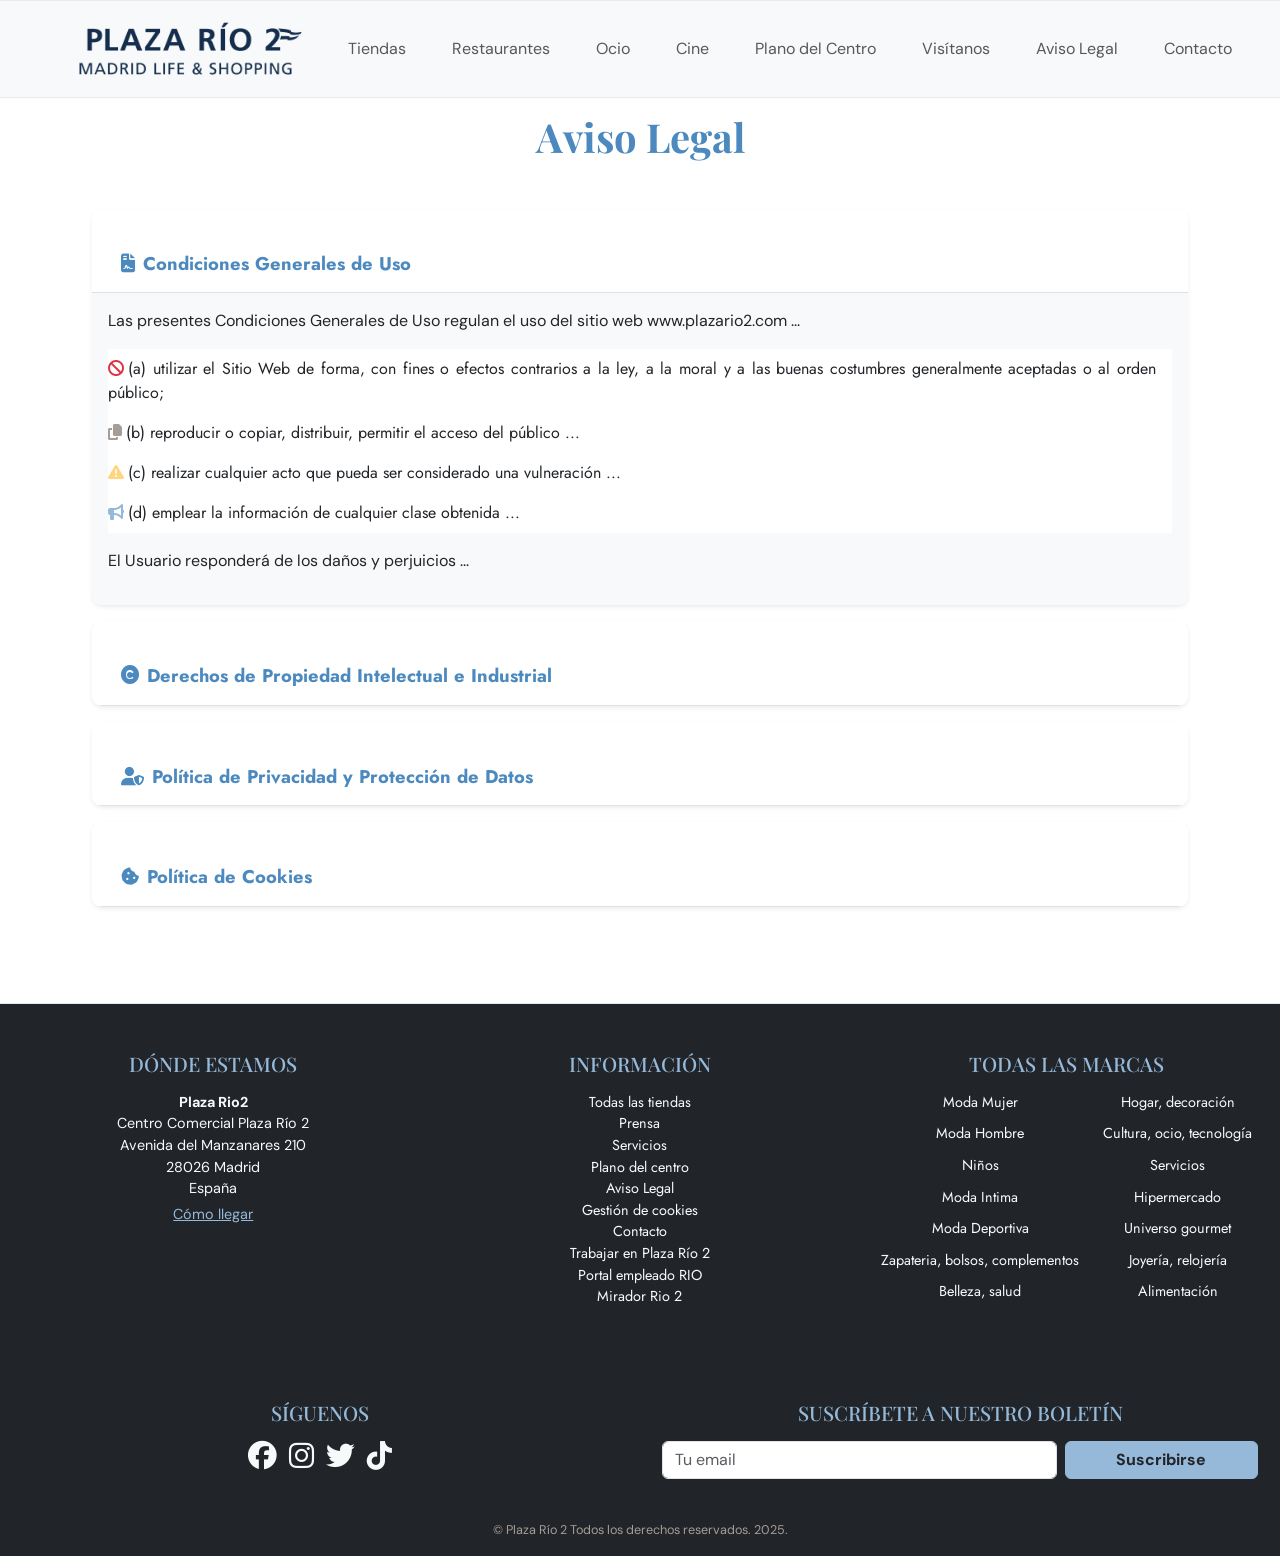
==== commit dbcb4660: "Reorganización de todo el código (Inclusión de comentarios)" ====
--- a/avisolegal.html
+++ b/avisolegal.html
@@ -1,13 +1,15 @@
 <!DOCTYPE html>
 <html lang="es">
 <head>
-  <!-- Metadatos del documento -->
+  <!-- Metadatos y configuración -->
   <meta charset="UTF-8">
   <title>Aviso Legal</title>
-  <link rel="stylesheet" href="styles.css">
+  <meta name="viewport" content="width=device-width, initial-scale=1">
+
+  <!-- Favicon -->
   <link rel="icon" type="image/png" href="Imágenes/icono.png">
-   <meta name="viewport" content="width=device-width, initial-scale=1">
-   <!-- Tus estilos -->
+
+  <!-- Hojas de estilo -->
   <link rel="stylesheet" href="styles.css">
   <link rel="stylesheet" href="scss/custom.css">
 
@@ -19,62 +21,47 @@
   <script src="https://cdn.jsdelivr.net/npm/bootstrap@5.3.5/dist/js/bootstrap.bundle.min.js"></script>
 </head>
 <body>
-  <!-- Encabezado de la página -->
+  <!-- ===========================
+       ENCABEZADO Y NAVEGACIÓN
+  ============================ -->
   <header>
-    
-   <!-- Navbar responsivo -->
-  <nav class="navbar navbar-expand-lg navbar-light bg-light fixed-top">
-    <div class="container-fluid justify-content-center">
-      <!-- Logo -->
-      <a class="navbar-brand" href="index.html">
-        <img src="Imágenes/PlazaRio2-Logo.png" alt="Logo Plaza Río 2" class="logo">
-      </a>
-      <!-- Botón hamburguesa para móviles -->
-      <button class="navbar-toggler" type="button" data-bs-toggle="collapse" data-bs-target="#navbarNav" aria-controls="navbarNav" aria-expanded="false" aria-label="Toggle navigation">
-        <span class="navbar-toggler-icon"></span>
-      </button>
-      <!-- Contenido del navbar -->
-      <div class="collapse navbar-collapse" id="navbarNav">
-        <ul class="navbar-nav text-center">
-          <li class="nav-item">
-            <a class="nav-link" href="tiendas.html">Tiendas</a>
-          </li>
-          <li class="nav-item">
-            <a class="nav-link" href="restaurantes.html">Restaurantes</a>
-          </li>
-          <li class="nav-item">
-            <a class="nav-link" href="ocio.html">Ocio</a>
-          </li>
-          <li class="nav-item">
-            <a class="nav-link" href="cine.html">Cine</a>
-          </li>
-          <li class="nav-item">
-            <a class="nav-link" href="plano-centro.html">Plano del Centro</a>
-          </li>
-          <li class="nav-item">
-            <a class="nav-link" href="visitanos.html">Visítanos</a>
-          </li>
-          <li class="nav-item">
-            <a class="nav-link" href="avisolegal.html">Aviso Legal</a>
-          </li>
-          <li class="nav-item">
-            <a class="nav-link" href="contacto.html">Contacto</a>
-          </li>
-        </ul>
-      </div>
-    </div>
-  </nav>
+    <nav class="navbar navbar-expand-lg navbar-light bg-light fixed-top">
+      <div class="container-fluid justify-content-center">
+        <!-- Logo -->
+        <a class="navbar-brand" href="index.html">
+          <img src="Imágenes/PlazaRio2-Logo.png" alt="Logo Plaza Río 2" class="logo">
+        </a>
+        <!-- Botón hamburguesa para móviles -->
+        <button class="navbar-toggler" type="button" data-bs-toggle="collapse" data-bs-target="#navbarNav" aria-controls="navbarNav" aria-expanded="false" aria-label="Toggle navigation">
+          <span class="navbar-toggler-icon"></span>
+        </button>
+        <!-- Menú de navegación -->
+        <div class="collapse navbar-collapse" id="navbarNav">
+          <ul class="navbar-nav text-center">
+            <li class="nav-item"><a class="nav-link" href="tiendas.html">Tiendas</a></li>
+            <li class="nav-item"><a class="nav-link" href="restaurantes.html">Restaurantes</a></li>
+            <li class="nav-item"><a class="nav-link" href="ocio.html">Ocio</a></li>
+            <li class="nav-item"><a class="nav-link" href="cine.html">Cine</a></li>
+            <li class="nav-item"><a class="nav-link" href="plano-centro.html">Plano del Centro</a></li>
+            <li class="nav-item"><a class="nav-link" href="visitanos.html">Visítanos</a></li>
+            <li class="nav-item"><a class="nav-link" href="avisolegal.html">Aviso Legal</a></li>
+            <li class="nav-item"><a class="nav-link" href="contacto.html">Contacto</a></li>
+          </ul>
+        </div>
+      </div>
+    </nav>
   </header>
-  
-  <!-- Contenido principal de la página -->
+
+  <!-- ===========================
+       CONTENIDO PRINCIPAL
+  ============================ -->
   <main class="container my-5 py-4">
     <article>
       <section>
-        <h1 class="mb-5 text-center fw-bold text-primary">
-          Aviso Legal
-        </h1>
-
+        <h1 class="mb-5 text-center fw-bold text-primary">Aviso Legal</h1>
+        <!-- Acordeón de secciones legales -->
         <div class="accordion mb-4" id="avisoLegalAccordion">
+          <!-- Condiciones Generales de Uso -->
           <div class="card border-0 shadow-sm mb-3">
             <div class="card-header bg-white text-primary" id="headingGeneral">
               <h2 class="mb-0">
@@ -85,20 +72,21 @@
             </div>
             <div id="collapseGeneral" class="collapse show" aria-labelledby="headingGeneral" data-bs-parent="#avisoLegalAccordion">
               <div class="card-body bg-light">
-                <p>Las presentes Condiciones Generales de Uso regulan el uso del sitio web www.plazario2.com (en adelante, el “<strong>Sitio Web</strong>”), titularidad de LA SOCIEDAD GENERAL INMOBILIARIA DE ESPAÑA, S.A. (en adelante, “<strong>Centro Comercial Plaza Río 2</strong>”), con domicilio en San Sebastián de los Reyes (Madrid) Avda. del Juncal nº 15 y 17, con C.I.F. nº A-28323368, cuyo fin es proporcionar a las personas que accedan al mismo, información sobre los productos y servicios del Centro Comercial Plaza Río 2, propios y/o de terceros colaboradores, y facilitarles el acceso a los mismos, así como la contratación de servicios y bienes por medio de dicho Sitio Web (todo ello denominado conjuntamente los “Servicios”).</p>
-                <p>El Centro Comercial Plaza Río 2 dispone de los permisos necesarios para su utilización. Cualquier acto de reproducción, distribución, comunicación pública, puesta a disposición o transformación, así como cualquier otra forma de explotación de todos o parte de dichos contenidos o elementos, realizado bajo cualquier forma o mediante cualquier medio, requerirá el consentimiento previo y por escrito del Centro Comercial Plaza Río 2.</p>
-                <p>Se entiende por Usuario la persona que acceda, navegue y utilice el Sitio Web, los servicios y/o contenidos albergados en el mismo. El acceso al Sitio Web implica, de forma automática y sin reservas, la aceptación por parte del Usuario de las presentes condiciones generales de uso, y si no estuviera de acuerdo con ellas, deberá abstenerse de acceder a la página o de utilizar los servicios que se prestan a través de ella. Las condiciones de acceso y uso del presente Sitio Web se rigen por los principios de legalidad y de buena fe, comprometiéndose el Usuario a utilizar el Sitio Web, así como la información o servicios suministrados, de conformidad con la Ley, la moral, las buenas costumbres y el orden público. En particular, a título meramente enunciativo y no limitativo, se compromete a abstenerse de:</p>
+                <!-- Texto legal -->
+                <p>Las presentes Condiciones Generales de Uso regulan el uso del sitio web www.plazario2.com ...</p>
+                <!-- Lista de obligaciones -->
                 <ul class="list-group list-group-flush mb-3">
                   <li class="list-group-item border-0 ps-0"><i class="fas fa-ban me-1 text-danger"></i>(a) utilizar el Sitio Web de forma, con fines o efectos contrarios a la ley, a la moral y a las buenas costumbres generalmente aceptadas o al orden público;</li>
-                  <li class="list-group-item border-0 ps-0"><i class="fas fa-copy me-1 text-secondary"></i>(b) reproducir o copiar, distribuir, permitir el acceso del público a través de cualquier modalidad de comunicación pública, transformar o modificar los Servicios, a menos que se cuente con la autorización del titular de los correspondientes derechos o ello resulte legalmente permitido;</li>
-                  <li class="list-group-item border-0 ps-0"><i class="fas fa-exclamation-triangle me-1 text-warning"></i>(c) realizar cualquier acto que pueda ser considerado una vulneración de cualesquiera derechos de propiedad intelectual o industrial pertenecientes al Centro Comercial Plaza río 2 o a terceros o a terceros;</li>
-                  <li class="list-group-item border-0 ps-0"><i class="fas fa-bullhorn me-1 text-info"></i>(d) emplear la información de cualquier clase obtenida a través del Sitio Web para remitir publicidad, comunicaciones con fines de venta directa o con cualquier otra clase de finalidad comercial, mensajes no solicitados dirigidos a una pluralidad de personas con independencia de su finalidad, así como de comercializar o divulgar de cualquier modo dicha información.</li>
+                  <li class="list-group-item border-0 ps-0"><i class="fas fa-copy me-1 text-secondary"></i>(b) reproducir o copiar, distribuir, permitir el acceso del público ...</li>
+                  <li class="list-group-item border-0 ps-0"><i class="fas fa-exclamation-triangle me-1 text-warning"></i>(c) realizar cualquier acto que pueda ser considerado una vulneración ...</li>
+                  <li class="list-group-item border-0 ps-0"><i class="fas fa-bullhorn me-1 text-info"></i>(d) emplear la información de cualquier clase obtenida ...</li>
                 </ul>
-                <p>El Usuario responderá de los daños y perjuicios de toda naturaleza que el Centro Comercial Plaza Río 2 pueda sufrir, con ocasión o como consecuencia del incumplimiento de cualquiera de las obligaciones anteriormente expuestas así como cualesquiera otras incluidas en las presentes Condiciones Generales y/o las impuestas por la Ley en relación con la utilización del Sitio Web.</p>
-                <p>El Centro Comercial Plaza Río 2 velará en todo momento por el respeto del ordenamiento jurídico vigente, y estará legitimado para interrumpir, a su entera discreción, el servicio y excluir al Usuario del Sitio Web en caso de presunta comisión, completa o incompleta, de alguno de los delitos o faltas tipificados por el Código Penal vigente, o en caso de observar cualesquiera conductas que a juicio del Centro Comercial Plaza Río 2 resulten contrarias a estas Condiciones Generales, las Condiciones Generales de Contratación que operan para este Sitio Web, la Ley, las normas establecidas por el Centro Comercial Plaza Río 2 o sus colaboradores o puedan perturbar el buen funcionamiento, imagen, credibilidad y/o prestigio del Centro Comercial Plaza Río 2 o sus colaboradores.</p>
-              </div>
-            </div>
-          </div>
+                <!-- Más texto legal -->
+                <p>El Usuario responderá de los daños y perjuicios ...</p>
+              </div>
+            </div>
+          </div>
+          <!-- Derechos de Propiedad Intelectual e Industrial -->
           <div class="card border-0 shadow-sm mb-3">
             <div class="card-header bg-white text-primary" id="headingPropiedad">
               <h2 class="mb-0">
@@ -109,11 +97,11 @@
             </div>
             <div id="collapsePropiedad" class="collapse" aria-labelledby="headingPropiedad" data-bs-parent="#avisoLegalAccordion">
               <div class="card-body bg-light">
-                <p>El Sitio Web, sus contenidos y derechos de Propiedad Intelectual, la programación y el diseño de la web se encuentran plenamente protegidos por los derechos de autor, quedando prohibida su reproducción, comunicación, divulgación y distribución, a menos que se cuente con la preceptiva autorización. Asimismo, todos los signos distintivos que aparecen en el sitio web son titularidad del Centro Comercial Plaza Río 2 o de terceros, y se encuentran debidamente registrados, quedando prohibida su reproducción o distribución bajo ningún medio, sin la debida, previa y expresa autorización de su titular. El Centro Comercial Plaza Río 2 podrá realizar modificaciones de las presente condiciones generales de uso así como del contenido, presentación y configuración del Sitio Web sin previo aviso, tanto en lo referente a la información de sus servicios, según vaya ampliando y mejorando su oferta, como en relación a cualquier otro elemento que forme parte del mismo. Por todo ello, El Centro Comercial Plaza Río 2 recomienda al Usuario leer los mismos atentamente cada vez que acceda al Sitio Web.</p>
-                <p>El Centro Comercial Plaza Río 2 se reserva expresamente la posibilidad de ejercer las acciones legales oportunas contra los Usuarios que violen o infrinjan los derechos de propiedad intelectual e industrial.</p>
-              </div>
-            </div>
-          </div>
+                <p>El Sitio Web, sus contenidos y derechos de Propiedad Intelectual ...</p>
+              </div>
+            </div>
+          </div>
+          <!-- Política de Privacidad y Protección de Datos -->
           <div class="card border-0 shadow-sm mb-3">
             <div class="card-header bg-white text-primary" id="headingPrivacidad">
               <h2 class="mb-0">
@@ -124,13 +112,11 @@
             </div>
             <div id="collapsePrivacidad" class="collapse" aria-labelledby="headingPrivacidad" data-bs-parent="#avisoLegalAccordion">
               <div class="card-body bg-light">
-                <p>De conformidad con la legislación de Protección de Datos de Carácter Personal, y cualquier otra legislación relevante y actual aplicable, el Usuario queda informado de que los datos personales proporcionados, siempre que proceda, se incorporarán a un archivo automático, que se utilizará únicamente para los fines descritos en el formulario o contrato correspondiente.</p>
-                <p>El titular de los datos tiene derecho a obtener confirmación sobre si en el Centro Comercial Plaza Río 2 estamos tratando sus datos personales, por tanto, tiene derecho a acceder a sus datos personales, rectificar los datos inexactos o solicitar su supresión cuando los datos ya no sean necesarios, así como a oponerse al tratamiento de sus datos para alguna finalidad aquí expuesta como por ejemplo para el envío de información comercial.</p>
-                <p><i class="fas fa-envelope me-1"></i>Ud. cuenta con los derechos de acceso, rectificación, supresión, oposición, limitación al tratamiento y portabilidad que podrá ejercitar por correo electrónico a la dirección: <a href="mailto:rgpd@scce.es">rgpd@scce.es</a> o por correo físico a: San Sebastián de los Reyes (Madrid) Avda. del Juncal nº 15 y 17, (telef. 91 567 24 00).</p>
-                <p>En cualquier caso, el titular de datos puede acudir a la autoridad de control que le corresponda para presentar las reclamaciones que considere adecuadas.</p>
-              </div>
-            </div>
-          </div>
+                <p>De conformidad con la legislación de Protección de Datos de Carácter Personal ...</p>
+              </div>
+            </div>
+          </div>
+          <!-- Política de Cookies -->
           <div class="card border-0 shadow-sm mb-3">
             <div class="card-header bg-white text-primary" id="headingCookies">
               <h2 class="mb-0">
@@ -141,13 +127,13 @@
             </div>
             <div id="collapseCookies" class="collapse" aria-labelledby="headingCookies" data-bs-parent="#avisoLegalAccordion">
               <div class="card-body bg-light">
-                <p>Para que el presente Sitio Web funcione de manera adecuada, PLAZA RÍO 2 algunas veces coloca pequeños ficheros de datos denominados cookies en su dispositivo. Al utilizar nuestro Sitio Web y aceptar la presente política, usted consiente en nuestro uso de cookies de conformidad con las condiciones de la presente política.</p>
+                <p>Para que el presente Sitio Web funcione de manera adecuada ...</p>
                 <ul class="list-group list-group-flush mb-3">
-                  <li class="list-group-item border-0 ps-0"><i class="fas fa-question-circle me-1 text-primary"></i><strong>¿Qué son las cookies?</strong> Una cookie es un pequeño archivo de texto que un sitio web guarda en su ordenador o dispositivo móvil cuando usted visita el sitio. Permite al sitio web recordar sus acciones y preferencias durante un período de tiempo.</li>
-                  <li class="list-group-item border-0 ps-0"><i class="fas fa-sliders-h me-1 text-secondary"></i><strong>Cómo controlar y eliminar Cookies:</strong> Usted puede configurar su navegador de forma que pueda notificar y rechazar cualquier instalación de Cookies por parte de nuestro Sitio Web. Para hacerlo, le rogamos siga las instrucciones de su navegador.</li>
-                  <li class="list-group-item border-0 ps-0"><i class="fas fa-list-ul me-1 text-success"></i><strong>Tipos, fines y funcionamiento de Cookies:</strong> Las Cookies pueden ser cookies "persistentes" o cookies "de sesión". Nosotros utilizamos cookies de sesión y cookies persistentes en nuestro sitio web.</li>
+                  <li class="list-group-item border-0 ps-0"><i class="fas fa-question-circle me-1 text-primary"></i><strong>¿Qué son las cookies?</strong> ...</li>
+                  <li class="list-group-item border-0 ps-0"><i class="fas fa-sliders-h me-1 text-secondary"></i><strong>Cómo controlar y eliminar Cookies:</strong> ...</li>
+                  <li class="list-group-item border-0 ps-0"><i class="fas fa-list-ul me-1 text-success"></i><strong>Tipos, fines y funcionamiento de Cookies:</strong> ...</li>
                 </ul>
-                <p><i class="fab fa-google me-1 text-danger"></i>Google ha facilitado un complemento de inhabilitación de las cookies de Google Analytics para los navegadores más habituales: <a href="https://tools.google.com/dlpage/gaoptout?hl=es" target="_blank">Más información</a></p>
+                <p><i class="fab fa-google me-1 text-danger"></i>Google ha facilitado un complemento ...</p>
               </div>
             </div>
           </div>
@@ -155,8 +141,8 @@
       </section>
     </article>
   </main>
- 
- <!-- ===========================
+
+  <!-- ===========================
        PIE DE PÁGINA
   ============================ -->
   <footer class="bg-dark text-light pt-5 pb-3 mt-5">
@@ -218,7 +204,6 @@
         </div>
       </div>
     </div>
-    
     <!-- Redes sociales y boletín -->
     <div class="container-fluid pt-4 mt-4">
       <div class="row">
@@ -254,7 +239,7 @@
         <div class="col-md-6">
           <section>
             <h2 class="h5 text-uppercase text-info mb-3">Suscríbete a nuestro boletín</h2>
-            <form  action="http://www.cursos-dise&#241;o.es/mostrar.php" method="post" class="row g-2 align-items-center">
+            <form action="http://www.cursos-dise&#241;o.es/mostrar.php" method="post" class="row g-2 align-items-center">
               <div class="col-8">
                 <label for="newsletter-email" class="visually-hidden">Tu email</label>
                 <input type="email" name="email" id="newsletter-email" class="form-control" placeholder="Tu email" required>
@@ -275,4 +260,4 @@
     </div>
   </footer>
 </body>
-</html>+</html>
--- a/styles.css
+++ b/styles.css
@@ -1,9 +1,7 @@
 /* 1. Importación de fuentes desde Google Fonts */
 @import url('https://fonts.googleapis.com/css2?family=DM+Sans:ital,opsz,wght@0,9..40,100..1000;1,9..40,100..1000&family=Jost:ital,wght@0,100..900;1,100..900&family=Playfair+Display:ital,wght@0,400..900;1,400..900&display=swap');
 
-
-
-/* 3. Ajustes globales y tipografía base */
+/* 2. Ajustes globales y tipografía base */
 html, body {
      overflow-x: hidden;
      text-align: justify;
@@ -25,7 +23,7 @@
      font-family: 'Source Code Pro', monospace;
 }
 
-/* 4. Tipografía por elementos */
+/* 3. Tipografía por elementos */
 h1, .título {
      font-family: 'Playfair Display', serif!important;
 }
@@ -46,7 +44,7 @@
      margin-bottom: 1rem;
 }
 
-/* 5. Header y navegación */
+/* 4. Header y navegación */
 header {
      background-color: #F2D9BB;
      border-bottom: 1px solid #eaeaea;
@@ -102,21 +100,28 @@
      color: #007bff;
 }
 
-/* 6. Main y secciones */
+/* 5. Main y secciones */
 main {
      margin-top: 100px;
      font-family: 'DM Sans', Arial, sans-serif;
 }
 
 section {
-     padding: 40px 20px;
+     padding: 0px 10px;
      max-width: 1200px;
      margin: 0 auto;
      font-family: 'DM Sans', Arial, sans-serif;
 }
 
+.botones{
+     display: flex;
+     justify-content: center;
+     margin-top: -500px;
+}
+
 .Presentación {
-     margin-top: -650px;
+     margin-top: -570px;
+     margin-bottom: -800px;
      text-shadow: 2px 2px 8px rgba(0,0,0,0.25);
      font-family: 'Playfair Display', serif;
      text-align: center;
@@ -128,17 +133,20 @@
 }
 
 .Contenido {
-     margin-top: -435px;
-     margin-bottom: 170px;
      font-family: 'Jost', Arial, sans-serif;
 }
 
 .Vídeo {
      margin-top: -500px;
-     font-family: 'Jost', Arial, sans-serif;
-}
-
-/* 7. Cards y contenido */
+     margin-bottom: -800px;
+     font-family: 'Jost', Arial, sans-serif;
+}
+
+.texto-plano{
+     margin-top: 100px;
+}
+
+/* 6. Cards y contenido */
 .card {
      background-color: #fff;
      border: 1px solid #7f7f7f;
@@ -177,7 +185,7 @@
      font-family: 'DM Sans', Arial, sans-serif;
 }
 
-/* 8. Footer y marcas */
+/* 7. Footer y marcas */
 footer {
      background-color: #f8f8f8;
      border-top: 1px solid #eaeaea;
@@ -186,7 +194,6 @@
      font-size: 0.9rem;
      color: #999;
      font-family: 'DM Sans', Arial, sans-serif;
-     margin-left: -72px;
 }
 
 footer h2, .brands-section h2 {
@@ -199,7 +206,7 @@
      font-family: 'Jost', Arial, sans-serif;
 }
 
-/* 9. Aviso legal y contenido legal */
+/* 8. Aviso legal y contenido legal */
 .avisolegal {
      background: #fff;
      border-radius: 16px;
@@ -243,20 +250,73 @@
      border-radius: 4px;
 }
 
-/* 10. Otros */
+/* 9. Otros */
 #collapseCookies {
      scroll-margin-top: 80px;
 }
 
-/* 11. Media Queries */
+/* 10. Responsive Design */
+
+/* --- Tablets --- */
+@media (max-width: 1024px) {
+     main {
+          margin-top: 80px;
+     }
+}
+
+/* --- Tablets y móviles --- */
 @media (max-width: 768px) {
      nav ul {
           flex-direction: column;
-     }
-     nav ul li {
-          margin: 10px 0;
+          gap: 10px;
+     }
+     .logo {
+          height: 50px;
+          align-items: center;
+     }
+     header {
+          padding: 10px 0;
+     }
+     main {
+          margin-top: 70px;
+          padding: 0 10px;
      }
      section {
-          padding: 20px 10px;
-     }
-}
+          padding: 0 5px;
+     }
+     .card-content {
+          padding: 12px;
+     }
+}
+
+/* --- Móviles pequeños --- */
+@media (max-width: 480px) {
+     nav {
+          flex-direction: column;
+          padding: 5px 0;
+     }
+     nav ul {
+          flex-direction: column;
+          gap: 5px;
+     }
+     .logo {
+          height: 40px;
+          margin-left: 0;
+          align-items: center;
+     }
+     header h1 {
+          font-size: 1.2rem;
+     }
+     h2 {
+          font-size: 1.1rem;
+     }
+     .card {
+          margin-bottom: 16px;
+     }
+     .card-content {
+          padding: 8px;
+     }
+     section {
+          padding: 0 2px;
+     }
+}
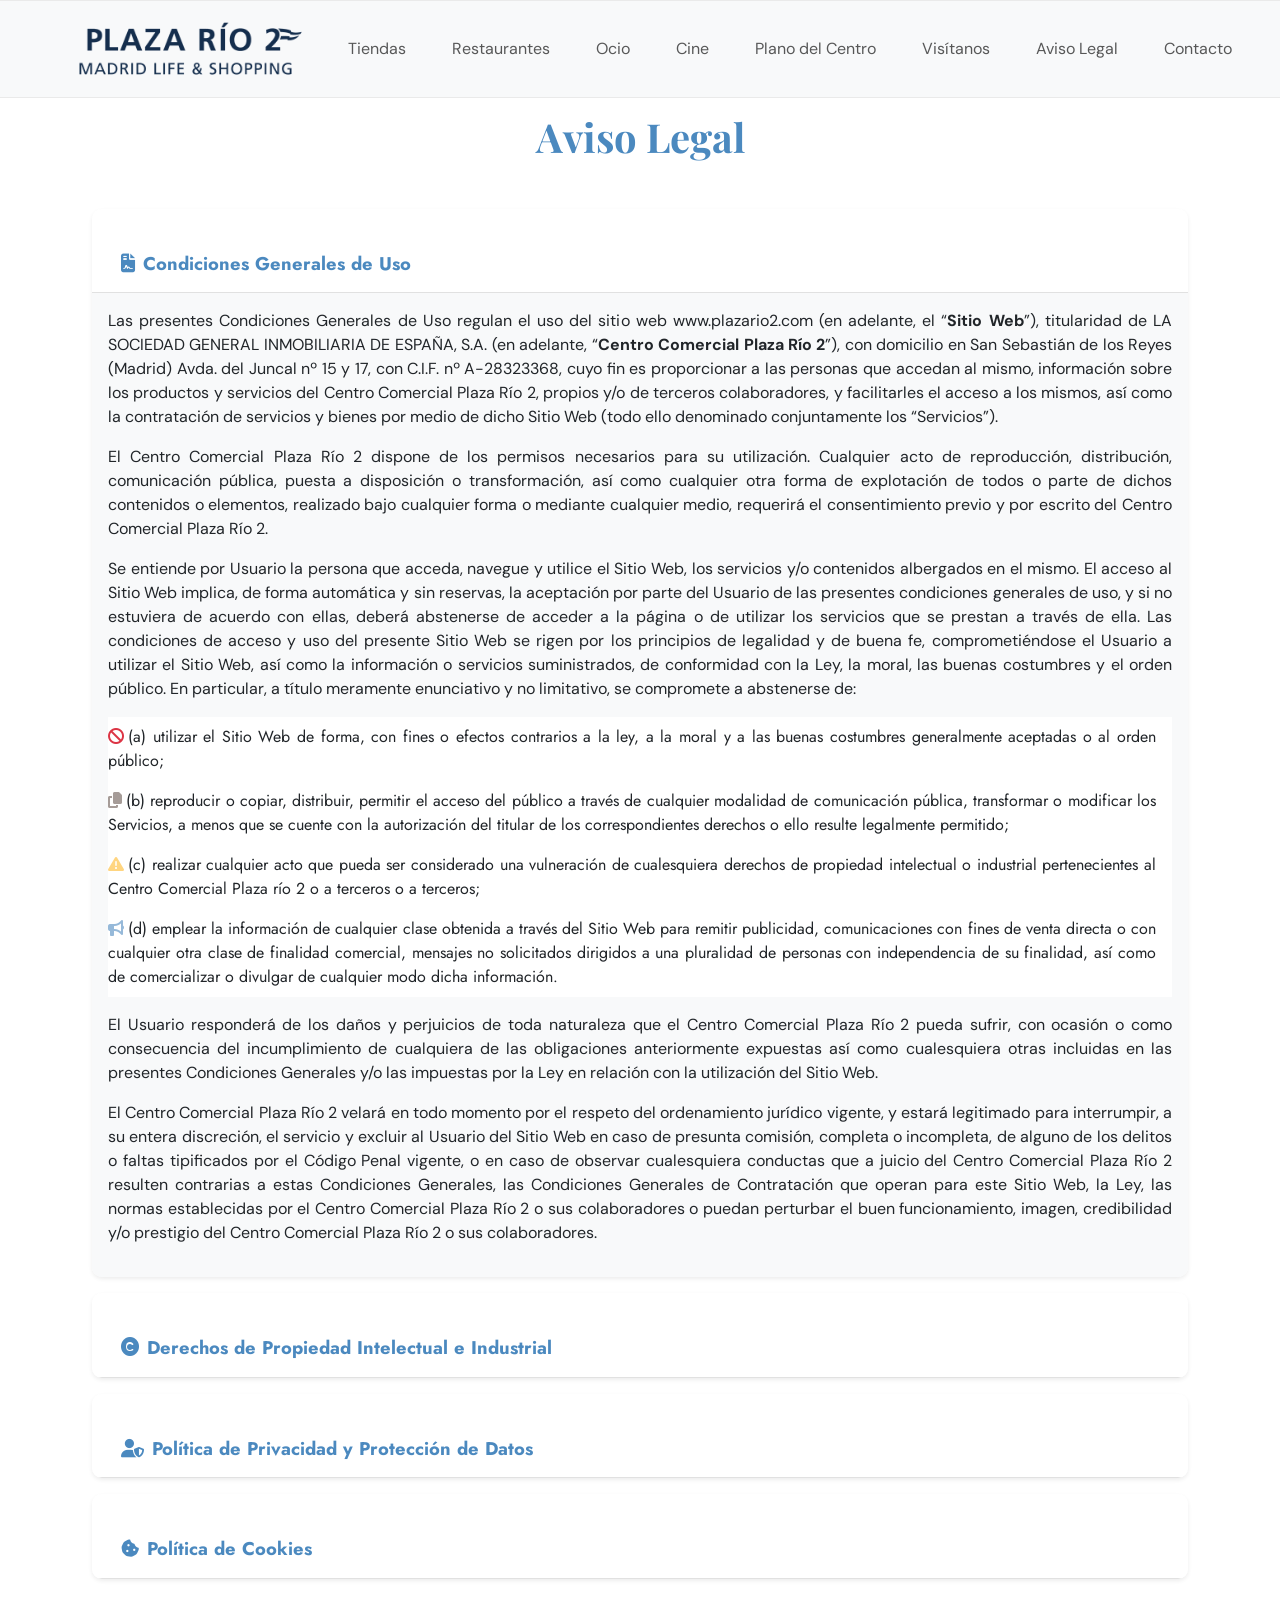
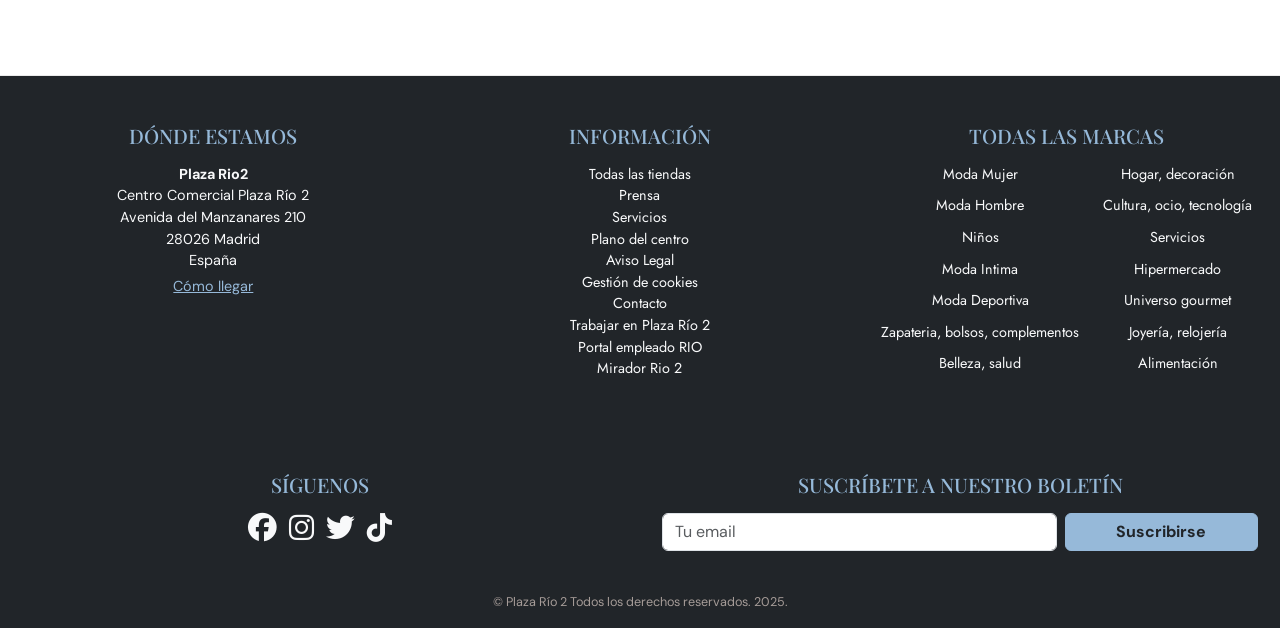
==== commit 256806a8: "Reajuste de botones en toda la página" ====
--- a/avisolegal.html
+++ b/avisolegal.html
@@ -1,15 +1,13 @@
 <!DOCTYPE html>
 <html lang="es">
 <head>
-  <!-- Metadatos y configuración -->
+  <!-- Metadatos del documento -->
   <meta charset="UTF-8">
   <title>Aviso Legal</title>
-  <meta name="viewport" content="width=device-width, initial-scale=1">
-
-  <!-- Favicon -->
+  <link rel="stylesheet" href="styles.css">
   <link rel="icon" type="image/png" href="Imágenes/icono.png">
-
-  <!-- Hojas de estilo -->
+   <meta name="viewport" content="width=device-width, initial-scale=1">
+   <!-- Tus estilos -->
   <link rel="stylesheet" href="styles.css">
   <link rel="stylesheet" href="scss/custom.css">
 
@@ -21,47 +19,62 @@
   <script src="https://cdn.jsdelivr.net/npm/bootstrap@5.3.5/dist/js/bootstrap.bundle.min.js"></script>
 </head>
 <body>
-  <!-- ===========================
-       ENCABEZADO Y NAVEGACIÓN
-  ============================ -->
+  <!-- Encabezado de la página -->
   <header>
-    <nav class="navbar navbar-expand-lg navbar-light bg-light fixed-top">
-      <div class="container-fluid justify-content-center">
-        <!-- Logo -->
-        <a class="navbar-brand" href="index.html">
-          <img src="Imágenes/PlazaRio2-Logo.png" alt="Logo Plaza Río 2" class="logo">
-        </a>
-        <!-- Botón hamburguesa para móviles -->
-        <button class="navbar-toggler" type="button" data-bs-toggle="collapse" data-bs-target="#navbarNav" aria-controls="navbarNav" aria-expanded="false" aria-label="Toggle navigation">
-          <span class="navbar-toggler-icon"></span>
-        </button>
-        <!-- Menú de navegación -->
-        <div class="collapse navbar-collapse" id="navbarNav">
-          <ul class="navbar-nav text-center">
-            <li class="nav-item"><a class="nav-link" href="tiendas.html">Tiendas</a></li>
-            <li class="nav-item"><a class="nav-link" href="restaurantes.html">Restaurantes</a></li>
-            <li class="nav-item"><a class="nav-link" href="ocio.html">Ocio</a></li>
-            <li class="nav-item"><a class="nav-link" href="cine.html">Cine</a></li>
-            <li class="nav-item"><a class="nav-link" href="plano-centro.html">Plano del Centro</a></li>
-            <li class="nav-item"><a class="nav-link" href="visitanos.html">Visítanos</a></li>
-            <li class="nav-item"><a class="nav-link" href="avisolegal.html">Aviso Legal</a></li>
-            <li class="nav-item"><a class="nav-link" href="contacto.html">Contacto</a></li>
-          </ul>
-        </div>
-      </div>
-    </nav>
+    
+   <!-- Navbar responsivo -->
+  <nav class="navbar navbar-expand-lg navbar-light bg-light fixed-top">
+    <div class="container-fluid justify-content-center">
+      <!-- Logo -->
+      <a class="navbar-brand" href="index.html">
+        <img src="Imágenes/PlazaRio2-Logo.png" alt="Logo Plaza Río 2" class="logo">
+      </a>
+      <!-- Botón hamburguesa para móviles -->
+      <button class="navbar-toggler" type="button" data-bs-toggle="collapse" data-bs-target="#navbarNav" aria-controls="navbarNav" aria-expanded="false" aria-label="Toggle navigation">
+        <span class="navbar-toggler-icon"></span>
+      </button>
+      <!-- Contenido del navbar -->
+      <div class="collapse navbar-collapse" id="navbarNav">
+        <ul class="navbar-nav text-center">
+          <li class="nav-item">
+            <a class="nav-link" href="tiendas.html">Tiendas</a>
+          </li>
+          <li class="nav-item">
+            <a class="nav-link" href="restaurantes.html">Restaurantes</a>
+          </li>
+          <li class="nav-item">
+            <a class="nav-link" href="ocio.html">Ocio</a>
+          </li>
+          <li class="nav-item">
+            <a class="nav-link" href="cine.html">Cine</a>
+          </li>
+          <li class="nav-item">
+            <a class="nav-link" href="plano-centro.html">Plano del Centro</a>
+          </li>
+          <li class="nav-item">
+            <a class="nav-link" href="visitanos.html">Visítanos</a>
+          </li>
+          <li class="nav-item">
+            <a class="nav-link" href="avisolegal.html">Aviso Legal</a>
+          </li>
+          <li class="nav-item">
+            <a class="nav-link" href="contacto.html">Contacto</a>
+          </li>
+        </ul>
+      </div>
+    </div>
+  </nav>
   </header>
-
-  <!-- ===========================
-       CONTENIDO PRINCIPAL
-  ============================ -->
+  
+  <!-- Contenido principal de la página -->
   <main class="container my-5 py-4">
     <article>
       <section>
-        <h1 class="mb-5 text-center fw-bold text-primary">Aviso Legal</h1>
-        <!-- Acordeón de secciones legales -->
+        <h1 class="mb-5 text-center fw-bold text-primary">
+          Aviso Legal
+        </h1>
+
         <div class="accordion mb-4" id="avisoLegalAccordion">
-          <!-- Condiciones Generales de Uso -->
           <div class="card border-0 shadow-sm mb-3">
             <div class="card-header bg-white text-primary" id="headingGeneral">
               <h2 class="mb-0">
@@ -72,21 +85,20 @@
             </div>
             <div id="collapseGeneral" class="collapse show" aria-labelledby="headingGeneral" data-bs-parent="#avisoLegalAccordion">
               <div class="card-body bg-light">
-                <!-- Texto legal -->
-                <p>Las presentes Condiciones Generales de Uso regulan el uso del sitio web www.plazario2.com ...</p>
-                <!-- Lista de obligaciones -->
+                <p>Las presentes Condiciones Generales de Uso regulan el uso del sitio web www.plazario2.com (en adelante, el “<strong>Sitio Web</strong>”), titularidad de LA SOCIEDAD GENERAL INMOBILIARIA DE ESPAÑA, S.A. (en adelante, “<strong>Centro Comercial Plaza Río 2</strong>”), con domicilio en San Sebastián de los Reyes (Madrid) Avda. del Juncal nº 15 y 17, con C.I.F. nº A-28323368, cuyo fin es proporcionar a las personas que accedan al mismo, información sobre los productos y servicios del Centro Comercial Plaza Río 2, propios y/o de terceros colaboradores, y facilitarles el acceso a los mismos, así como la contratación de servicios y bienes por medio de dicho Sitio Web (todo ello denominado conjuntamente los “Servicios”).</p>
+                <p>El Centro Comercial Plaza Río 2 dispone de los permisos necesarios para su utilización. Cualquier acto de reproducción, distribución, comunicación pública, puesta a disposición o transformación, así como cualquier otra forma de explotación de todos o parte de dichos contenidos o elementos, realizado bajo cualquier forma o mediante cualquier medio, requerirá el consentimiento previo y por escrito del Centro Comercial Plaza Río 2.</p>
+                <p>Se entiende por Usuario la persona que acceda, navegue y utilice el Sitio Web, los servicios y/o contenidos albergados en el mismo. El acceso al Sitio Web implica, de forma automática y sin reservas, la aceptación por parte del Usuario de las presentes condiciones generales de uso, y si no estuviera de acuerdo con ellas, deberá abstenerse de acceder a la página o de utilizar los servicios que se prestan a través de ella. Las condiciones de acceso y uso del presente Sitio Web se rigen por los principios de legalidad y de buena fe, comprometiéndose el Usuario a utilizar el Sitio Web, así como la información o servicios suministrados, de conformidad con la Ley, la moral, las buenas costumbres y el orden público. En particular, a título meramente enunciativo y no limitativo, se compromete a abstenerse de:</p>
                 <ul class="list-group list-group-flush mb-3">
                   <li class="list-group-item border-0 ps-0"><i class="fas fa-ban me-1 text-danger"></i>(a) utilizar el Sitio Web de forma, con fines o efectos contrarios a la ley, a la moral y a las buenas costumbres generalmente aceptadas o al orden público;</li>
-                  <li class="list-group-item border-0 ps-0"><i class="fas fa-copy me-1 text-secondary"></i>(b) reproducir o copiar, distribuir, permitir el acceso del público ...</li>
-                  <li class="list-group-item border-0 ps-0"><i class="fas fa-exclamation-triangle me-1 text-warning"></i>(c) realizar cualquier acto que pueda ser considerado una vulneración ...</li>
-                  <li class="list-group-item border-0 ps-0"><i class="fas fa-bullhorn me-1 text-info"></i>(d) emplear la información de cualquier clase obtenida ...</li>
+                  <li class="list-group-item border-0 ps-0"><i class="fas fa-copy me-1 text-secondary"></i>(b) reproducir o copiar, distribuir, permitir el acceso del público a través de cualquier modalidad de comunicación pública, transformar o modificar los Servicios, a menos que se cuente con la autorización del titular de los correspondientes derechos o ello resulte legalmente permitido;</li>
+                  <li class="list-group-item border-0 ps-0"><i class="fas fa-exclamation-triangle me-1 text-warning"></i>(c) realizar cualquier acto que pueda ser considerado una vulneración de cualesquiera derechos de propiedad intelectual o industrial pertenecientes al Centro Comercial Plaza río 2 o a terceros o a terceros;</li>
+                  <li class="list-group-item border-0 ps-0"><i class="fas fa-bullhorn me-1 text-info"></i>(d) emplear la información de cualquier clase obtenida a través del Sitio Web para remitir publicidad, comunicaciones con fines de venta directa o con cualquier otra clase de finalidad comercial, mensajes no solicitados dirigidos a una pluralidad de personas con independencia de su finalidad, así como de comercializar o divulgar de cualquier modo dicha información.</li>
                 </ul>
-                <!-- Más texto legal -->
-                <p>El Usuario responderá de los daños y perjuicios ...</p>
-              </div>
-            </div>
-          </div>
-          <!-- Derechos de Propiedad Intelectual e Industrial -->
+                <p>El Usuario responderá de los daños y perjuicios de toda naturaleza que el Centro Comercial Plaza Río 2 pueda sufrir, con ocasión o como consecuencia del incumplimiento de cualquiera de las obligaciones anteriormente expuestas así como cualesquiera otras incluidas en las presentes Condiciones Generales y/o las impuestas por la Ley en relación con la utilización del Sitio Web.</p>
+                <p>El Centro Comercial Plaza Río 2 velará en todo momento por el respeto del ordenamiento jurídico vigente, y estará legitimado para interrumpir, a su entera discreción, el servicio y excluir al Usuario del Sitio Web en caso de presunta comisión, completa o incompleta, de alguno de los delitos o faltas tipificados por el Código Penal vigente, o en caso de observar cualesquiera conductas que a juicio del Centro Comercial Plaza Río 2 resulten contrarias a estas Condiciones Generales, las Condiciones Generales de Contratación que operan para este Sitio Web, la Ley, las normas establecidas por el Centro Comercial Plaza Río 2 o sus colaboradores o puedan perturbar el buen funcionamiento, imagen, credibilidad y/o prestigio del Centro Comercial Plaza Río 2 o sus colaboradores.</p>
+              </div>
+            </div>
+          </div>
           <div class="card border-0 shadow-sm mb-3">
             <div class="card-header bg-white text-primary" id="headingPropiedad">
               <h2 class="mb-0">
@@ -97,11 +109,11 @@
             </div>
             <div id="collapsePropiedad" class="collapse" aria-labelledby="headingPropiedad" data-bs-parent="#avisoLegalAccordion">
               <div class="card-body bg-light">
-                <p>El Sitio Web, sus contenidos y derechos de Propiedad Intelectual ...</p>
-              </div>
-            </div>
-          </div>
-          <!-- Política de Privacidad y Protección de Datos -->
+                <p>El Sitio Web, sus contenidos y derechos de Propiedad Intelectual, la programación y el diseño de la web se encuentran plenamente protegidos por los derechos de autor, quedando prohibida su reproducción, comunicación, divulgación y distribución, a menos que se cuente con la preceptiva autorización. Asimismo, todos los signos distintivos que aparecen en el sitio web son titularidad del Centro Comercial Plaza Río 2 o de terceros, y se encuentran debidamente registrados, quedando prohibida su reproducción o distribución bajo ningún medio, sin la debida, previa y expresa autorización de su titular. El Centro Comercial Plaza Río 2 podrá realizar modificaciones de las presente condiciones generales de uso así como del contenido, presentación y configuración del Sitio Web sin previo aviso, tanto en lo referente a la información de sus servicios, según vaya ampliando y mejorando su oferta, como en relación a cualquier otro elemento que forme parte del mismo. Por todo ello, El Centro Comercial Plaza Río 2 recomienda al Usuario leer los mismos atentamente cada vez que acceda al Sitio Web.</p>
+                <p>El Centro Comercial Plaza Río 2 se reserva expresamente la posibilidad de ejercer las acciones legales oportunas contra los Usuarios que violen o infrinjan los derechos de propiedad intelectual e industrial.</p>
+              </div>
+            </div>
+          </div>
           <div class="card border-0 shadow-sm mb-3">
             <div class="card-header bg-white text-primary" id="headingPrivacidad">
               <h2 class="mb-0">
@@ -112,11 +124,13 @@
             </div>
             <div id="collapsePrivacidad" class="collapse" aria-labelledby="headingPrivacidad" data-bs-parent="#avisoLegalAccordion">
               <div class="card-body bg-light">
-                <p>De conformidad con la legislación de Protección de Datos de Carácter Personal ...</p>
-              </div>
-            </div>
-          </div>
-          <!-- Política de Cookies -->
+                <p>De conformidad con la legislación de Protección de Datos de Carácter Personal, y cualquier otra legislación relevante y actual aplicable, el Usuario queda informado de que los datos personales proporcionados, siempre que proceda, se incorporarán a un archivo automático, que se utilizará únicamente para los fines descritos en el formulario o contrato correspondiente.</p>
+                <p>El titular de los datos tiene derecho a obtener confirmación sobre si en el Centro Comercial Plaza Río 2 estamos tratando sus datos personales, por tanto, tiene derecho a acceder a sus datos personales, rectificar los datos inexactos o solicitar su supresión cuando los datos ya no sean necesarios, así como a oponerse al tratamiento de sus datos para alguna finalidad aquí expuesta como por ejemplo para el envío de información comercial.</p>
+                <p><i class="fas fa-envelope me-1"></i>Ud. cuenta con los derechos de acceso, rectificación, supresión, oposición, limitación al tratamiento y portabilidad que podrá ejercitar por correo electrónico a la dirección: <a href="mailto:rgpd@scce.es">rgpd@scce.es</a> o por correo físico a: San Sebastián de los Reyes (Madrid) Avda. del Juncal nº 15 y 17, (telef. 91 567 24 00).</p>
+                <p>En cualquier caso, el titular de datos puede acudir a la autoridad de control que le corresponda para presentar las reclamaciones que considere adecuadas.</p>
+              </div>
+            </div>
+          </div>
           <div class="card border-0 shadow-sm mb-3">
             <div class="card-header bg-white text-primary" id="headingCookies">
               <h2 class="mb-0">
@@ -127,13 +141,13 @@
             </div>
             <div id="collapseCookies" class="collapse" aria-labelledby="headingCookies" data-bs-parent="#avisoLegalAccordion">
               <div class="card-body bg-light">
-                <p>Para que el presente Sitio Web funcione de manera adecuada ...</p>
+                <p>Para que el presente Sitio Web funcione de manera adecuada, PLAZA RÍO 2 algunas veces coloca pequeños ficheros de datos denominados cookies en su dispositivo. Al utilizar nuestro Sitio Web y aceptar la presente política, usted consiente en nuestro uso de cookies de conformidad con las condiciones de la presente política.</p>
                 <ul class="list-group list-group-flush mb-3">
-                  <li class="list-group-item border-0 ps-0"><i class="fas fa-question-circle me-1 text-primary"></i><strong>¿Qué son las cookies?</strong> ...</li>
-                  <li class="list-group-item border-0 ps-0"><i class="fas fa-sliders-h me-1 text-secondary"></i><strong>Cómo controlar y eliminar Cookies:</strong> ...</li>
-                  <li class="list-group-item border-0 ps-0"><i class="fas fa-list-ul me-1 text-success"></i><strong>Tipos, fines y funcionamiento de Cookies:</strong> ...</li>
+                  <li class="list-group-item border-0 ps-0"><i class="fas fa-question-circle me-1 text-primary"></i><strong>¿Qué son las cookies?</strong> Una cookie es un pequeño archivo de texto que un sitio web guarda en su ordenador o dispositivo móvil cuando usted visita el sitio. Permite al sitio web recordar sus acciones y preferencias durante un período de tiempo.</li>
+                  <li class="list-group-item border-0 ps-0"><i class="fas fa-sliders-h me-1 text-secondary"></i><strong>Cómo controlar y eliminar Cookies:</strong> Usted puede configurar su navegador de forma que pueda notificar y rechazar cualquier instalación de Cookies por parte de nuestro Sitio Web. Para hacerlo, le rogamos siga las instrucciones de su navegador.</li>
+                  <li class="list-group-item border-0 ps-0"><i class="fas fa-list-ul me-1 text-success"></i><strong>Tipos, fines y funcionamiento de Cookies:</strong> Las Cookies pueden ser cookies "persistentes" o cookies "de sesión". Nosotros utilizamos cookies de sesión y cookies persistentes en nuestro sitio web.</li>
                 </ul>
-                <p><i class="fab fa-google me-1 text-danger"></i>Google ha facilitado un complemento ...</p>
+                <p><i class="fab fa-google me-1 text-danger"></i>Google ha facilitado un complemento de inhabilitación de las cookies de Google Analytics para los navegadores más habituales: <a href="https://tools.google.com/dlpage/gaoptout?hl=es" target="_blank">Más información</a></p>
               </div>
             </div>
           </div>
@@ -141,8 +155,8 @@
       </section>
     </article>
   </main>
-
-  <!-- ===========================
+ 
+ <!-- ===========================
        PIE DE PÁGINA
   ============================ -->
   <footer class="bg-dark text-light pt-5 pb-3 mt-5">
@@ -204,6 +218,7 @@
         </div>
       </div>
     </div>
+    
     <!-- Redes sociales y boletín -->
     <div class="container-fluid pt-4 mt-4">
       <div class="row">
@@ -239,7 +254,7 @@
         <div class="col-md-6">
           <section>
             <h2 class="h5 text-uppercase text-info mb-3">Suscríbete a nuestro boletín</h2>
-            <form action="http://www.cursos-dise&#241;o.es/mostrar.php" method="post" class="row g-2 align-items-center">
+            <form  action="http://www.cursos-dise&#241;o.es/mostrar.php" method="post" class="row g-2 align-items-center">
               <div class="col-8">
                 <label for="newsletter-email" class="visually-hidden">Tu email</label>
                 <input type="email" name="email" id="newsletter-email" class="form-control" placeholder="Tu email" required>
@@ -260,4 +275,4 @@
     </div>
   </footer>
 </body>
-</html>
+</html>
--- a/styles.css
+++ b/styles.css
@@ -139,12 +139,19 @@
 .Vídeo {
      margin-top: -500px;
      margin-bottom: -800px;
+   
      font-family: 'Jost', Arial, sans-serif;
 }
 
 .texto-plano{
      margin-top: 100px;
 }
+
+.presentation-section{
+     margin-bottom: -150px;
+}
+
+
 
 /* 6. Cards y contenido */
 .card {
--- a/styles.css
+++ b/styles.css
@@ -139,12 +139,19 @@
 .Vídeo {
      margin-top: -500px;
      margin-bottom: -800px;
+   
      font-family: 'Jost', Arial, sans-serif;
 }
 
 .texto-plano{
      margin-top: 100px;
 }
+
+.presentation-section{
+     margin-bottom: -150px;
+}
+
+
 
 /* 6. Cards y contenido */
 .card {
